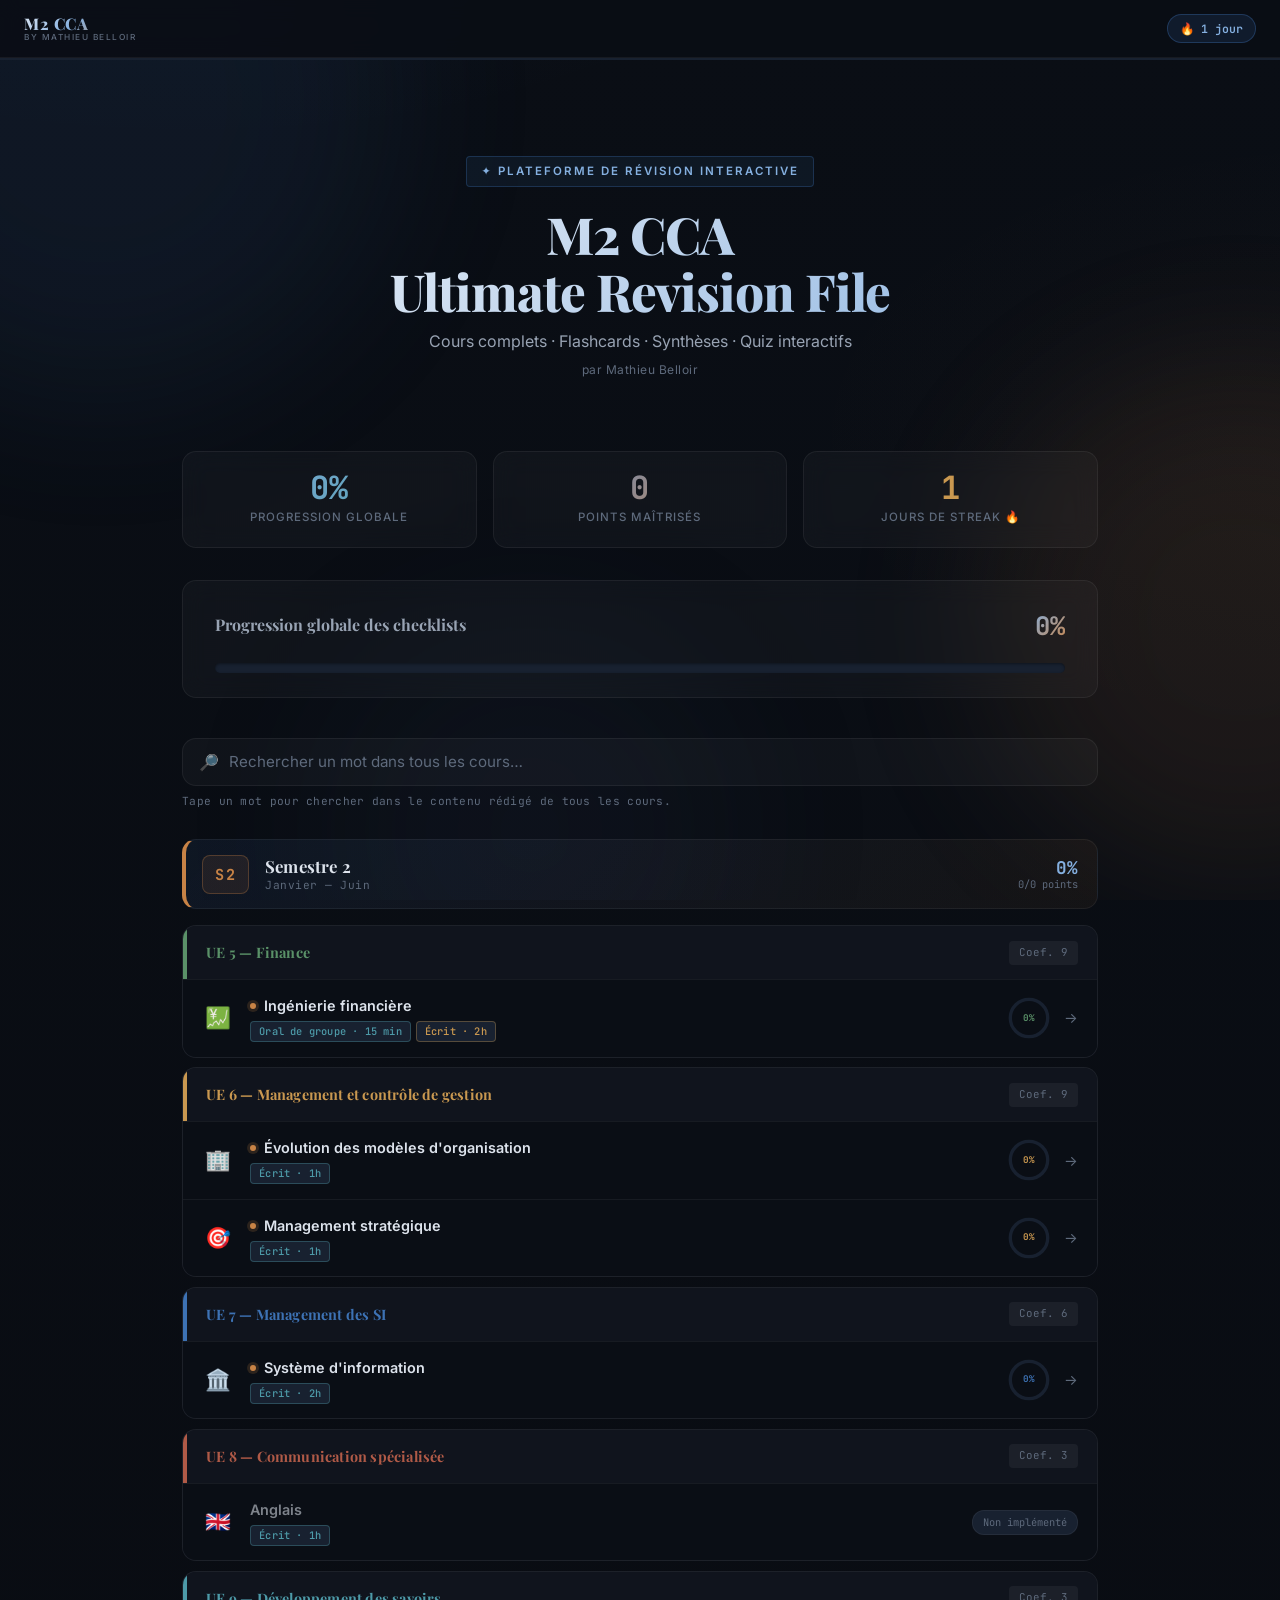
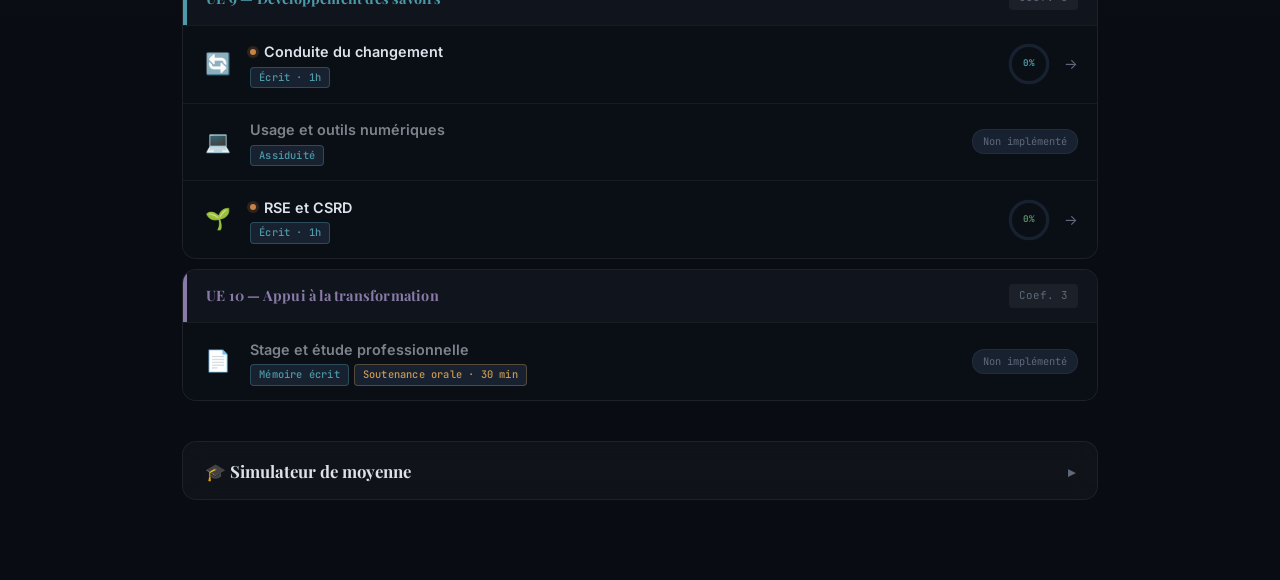
==== index.html @ efa7d794 "Ingénierie financière : onglet Schémas (11 repères visuels) Nouvel onglet « Schémas » présentant 11 " ====
<!DOCTYPE html>
<html lang="fr">
<head>
<meta charset="UTF-8">
<meta name="viewport" content="width=device-width, initial-scale=1.0">
<title>M2 CCA — Plateforme de Révision</title>
<meta name="description" content="Plateforme interactive de révision M2 CCA : cours, flashcards, synthèses et quiz.">
<link rel="icon" href="data:image/svg+xml,<svg xmlns=%22http://www.w3.org/2000/svg%22 viewBox=%220 0 100 100%22><text y=%2280%22 font-size=%2290%22>📚</text></svg>">
<link rel="preconnect" href="https://fonts.googleapis.com">
<link rel="preconnect" href="https://fonts.gstatic.com" crossorigin>
<link rel="preload" as="style" href="https://fonts.googleapis.com/css2?family=Playfair+Display:wght@400;600;700;800&family=Inter:wght@300;400;500;600;700&family=JetBrains+Mono:wght@400;500&display=swap" onload="this.onload=null;this.rel='stylesheet'">
<noscript><link href="https://fonts.googleapis.com/css2?family=Playfair+Display:wght@400;600;700;800&family=Inter:wght@300;400;500;600;700&family=JetBrains+Mono:wght@400;500&display=swap" rel="stylesheet"></noscript>
<link rel="stylesheet" href="shared.css?v=202605212100">
<style>
/* ── Spécifique accueil ── */
.hero { text-align: center; padding: 3.5rem 1rem 2.5rem; }
.hero-eyebrow { display: inline-flex; align-items: center; gap: 6px; padding: 5px 14px; border-radius: 4px; background: rgba(61,114,180,0.1); border: 1px solid rgba(61,114,180,0.3); font-size: 0.72rem; font-weight: 600; color: var(--accent3); letter-spacing: 2px; text-transform: uppercase; margin-bottom: 1.2rem; }
.hero h1 {
  font-family: 'Playfair Display', serif; font-size: clamp(2rem, 5vw, 3.2rem); font-weight: 800; line-height: 1.1; margin-bottom: 0.6rem; letter-spacing: -1px;
  background: linear-gradient(135deg, #f0f3f8 0%, var(--accent3) 50%, var(--copper) 100%);
  background-size: 220% 220%; -webkit-background-clip: text; -webkit-text-fill-color: transparent;
  animation: heroShimmer 12s ease-in-out infinite;
}
@keyframes heroShimmer { 0%,100%{background-position:0% 50%} 50%{background-position:100% 50%} }
.hero p { color: var(--text2); font-size: 1rem; margin-bottom: 0.3rem; }
.hero-author { font-size: 0.75rem; color: var(--text3); letter-spacing: 0.5px; }

.stats-bar { display: grid; grid-template-columns: repeat(3, 1fr); gap: 1rem; margin: 2rem 0; }
.stat-card { background: var(--glass); border: 1px solid var(--glass-b); border-radius: var(--radius); padding: 1.2rem 1.5rem; text-align: center; backdrop-filter: blur(12px); transition: all 0.3s; }
.stat-card:hover { border-color: rgba(61,114,180,0.4); transform: translateY(-3px); box-shadow: 0 12px 32px rgba(61,114,180,0.12); }
.stat-val { font-family: 'JetBrains Mono', monospace; font-size: 2rem; font-weight: 700; line-height: 1; margin-bottom: 0.3rem; }
.stat-lbl { font-size: 0.72rem; color: var(--text3); text-transform: uppercase; letter-spacing: 1px; font-weight: 500; }
.s-green { background: linear-gradient(135deg, var(--accent3), var(--cyan)); -webkit-background-clip: text; -webkit-text-fill-color: transparent; }
.s-purple { background: linear-gradient(135deg, var(--accent2), var(--copper)); -webkit-background-clip: text; -webkit-text-fill-color: transparent; }
.s-orange { color: var(--orange); }

.global-prog { background: var(--glass); border: 1px solid var(--glass-b); border-radius: var(--radius); padding: 1.5rem 2rem; margin-bottom: 2.5rem; backdrop-filter: blur(12px); }
.gp-top { display: flex; justify-content: space-between; align-items: center; margin-bottom: 1rem; }
.gp-top h3 { font-family: 'Playfair Display', serif; font-size: 1rem; color: var(--text2); }
.gp-pct { font-family: 'JetBrains Mono', monospace; font-size: 1.6rem; font-weight: 700; background: linear-gradient(135deg, var(--accent3), var(--copper)); -webkit-background-clip: text; -webkit-text-fill-color: transparent; }
.gp-track { height: 10px; background: var(--bg3); border-radius: 5px; overflow: hidden; box-shadow: inset 0 1px 3px rgba(0,0,0,0.4); }
.gp-fill { height: 100%; background: linear-gradient(90deg, var(--accent), var(--copper)); border-radius: 5px; transition: width 1s cubic-bezier(0.34,1.56,0.64,1); box-shadow: 0 0 10px rgba(200,131,70,0.4); }

/* ── Bloc semestre ── */
.semester-block { margin-bottom: 2.5rem; }
.semester-block:last-child { margin-bottom: 0; }
.semester-header {
  display: flex; align-items: center; gap: 1rem; padding: 0.9rem 1.2rem 0.9rem 1rem;
  margin-bottom: 1rem;
  border-radius: var(--radius);
  background: linear-gradient(135deg, rgba(61,114,180,0.10), rgba(200,131,70,0.06));
  border: 1px solid var(--glass-b);
  border-left: 4px solid var(--copper);
}
.semester-id {
  font-family: 'JetBrains Mono', monospace; font-size: 0.95rem; font-weight: 700; letter-spacing: 1.5px;
  color: var(--copper);
  padding: 6px 12px; border-radius: 8px;
  background: rgba(200,131,70,0.10); border: 1px solid rgba(200,131,70,0.30);
  flex-shrink: 0;
}
.semester-meta { flex: 1; min-width: 0; line-height: 1.2; }
.semester-label { font-family: 'Playfair Display', serif; font-size: 1.05rem; font-weight: 700; color: var(--text); letter-spacing: 0.2px; }
.sem-sub { display: block; font-size: 0.7rem; color: var(--text3); letter-spacing: 0.5px; margin-top: 3px; font-family: 'JetBrains Mono', monospace; }
.semester-pct { display: flex; flex-direction: column; align-items: flex-end; flex-shrink: 0; line-height: 1.1; }
.sem-pct-num { font-family: 'JetBrains Mono', monospace; font-size: 1.1rem; font-weight: 700; color: var(--accent3); }
.sem-pct-lbl { font-size: 0.65rem; color: var(--text3); margin-top: 2px; font-family: 'JetBrains Mono', monospace; }
.semester-body { display: flex; flex-direction: column; gap: 0.6rem; }

.ue-group { margin-bottom: 0; border-radius: var(--radius); overflow: hidden; border: 1px solid var(--border); background: var(--bg2); }
.ue-header { display: flex; align-items: center; justify-content: space-between; padding: 0.9rem 1.2rem; background: var(--bg2); }
.ue-title { font-family: 'Playfair Display', serif; font-size: 0.9rem; font-weight: 700; letter-spacing: 0.2px; }
.ue-coef { font-family: 'JetBrains Mono', monospace; font-size: 0.68rem; padding: 3px 10px; border-radius: 4px; background: rgba(255,255,255,0.05); color: var(--text3); }

.course-row { display: flex; align-items: center; gap: 1rem; padding: 0.9rem 1.2rem; background: var(--bg); border-top: 1px solid var(--border); cursor: pointer; transition: all 0.25s; position: relative; }
.course-row:hover { background: var(--card-hover); }
.course-row.has-content:hover { box-shadow: inset 3px 0 0 var(--copper); }
.course-row.has-content:hover .row-arrow { transform: translateX(4px); color: var(--copper); }
.row-icon { font-size: 1.3rem; width: 32px; text-align: center; flex-shrink: 0; }
.row-info { flex: 1; min-width: 0; }
.row-title { font-size: 0.9rem; font-weight: 600; margin-bottom: 3px; display: flex; align-items: center; gap: 8px; }
.row-dot { width: 6px; height: 6px; border-radius: 50%; background: var(--copper); box-shadow: 0 0 0 3px rgba(200,131,70,0.18); animation: dotPulse 2.4s ease-in-out infinite; flex-shrink: 0; }
@keyframes dotPulse { 0%,100%{box-shadow:0 0 0 3px rgba(200,131,70,0.18)} 50%{box-shadow:0 0 0 6px rgba(200,131,70,0.32)} }
.row-badges { display: flex; gap: 5px; flex-wrap: wrap; }
.row-badge { padding: 1px 8px; border-radius: 4px; font-size: 0.65rem; font-weight: 500; background: var(--bg3); border: 1px solid var(--border); font-family: 'JetBrains Mono', monospace; letter-spacing: 0.2px; }
.row-right { display: flex; align-items: center; gap: 0.8rem; flex-shrink: 0; }
.row-ring { position: relative; width: 44px; height: 44px; border-radius: 50%; display: flex; align-items: center; justify-content: center; flex-shrink: 0; }
.row-ring svg { position: absolute; inset: 0; width: 100%; height: 100%; transform: rotate(-90deg); }
.row-ring-bg { fill: none; stroke: var(--bg3); stroke-width: 3; }
.row-ring-fill { fill: none; stroke-width: 3; stroke-linecap: round; transition: stroke-dashoffset 1s cubic-bezier(0.34,1.56,0.64,1); }
.row-ring-text { font-family: 'JetBrains Mono', monospace; font-size: 0.58rem; font-weight: 700; z-index: 1; }
.row-arrow { color: var(--text3); font-size: 0.9rem; transition: all 0.2s; }
.row-soon { font-family: 'JetBrains Mono', monospace; font-size: 0.65rem; color: var(--text3); padding: 3px 10px; border-radius: 12px; background: var(--bg3); border: 1px solid var(--border); }

.modal-overlay { position: fixed; inset: 0; background: rgba(0,0,0,0.7); z-index: 200; display: flex; align-items: center; justify-content: center; padding: 1rem; backdrop-filter: blur(6px); animation: fadeIn 0.2s; }
.modal-box { background: var(--card); border: 1px solid var(--glass-b); border-radius: 20px; padding: 2rem; max-width: 480px; width: 100%; box-shadow: 0 24px 80px rgba(0,0,0,0.6); animation: modalPop 0.25s ease; }
@keyframes modalPop { from { opacity: 0; transform: scale(0.95) translateY(10px) } to { opacity: 1; transform: scale(1) translateY(0) } }
.modal-title { font-family: 'Playfair Display', serif; font-size: 1.3rem; margin-bottom: 1.5rem; display: flex; align-items: center; gap: 10px; }
.modal-close { margin-left: auto; background: none; border: none; color: var(--text3); cursor: pointer; font-size: 1.1rem; padding: 4px; border-radius: 6px; transition: color 0.2s; }
.modal-close:hover { color: var(--text); }
.exam-cards { display: grid; grid-template-columns: 1fr 1fr; gap: 0.8rem; }
.exam-card { background: var(--bg3); border-radius: 12px; padding: 1rem; border: 1px solid var(--border); }
.exam-session { font-size: 0.65rem; font-weight: 600; text-transform: uppercase; letter-spacing: 1.5px; margin-bottom: 6px; }
.exam-type { font-size: 1rem; font-weight: 700; margin-bottom: 4px; }
.exam-meta { font-size: 0.78rem; color: var(--text2); }
.exam-note { font-size: 0.75rem; color: var(--text3); font-style: italic; margin-top: 4px; }
.modal-footer { text-align: center; padding-top: 1rem; margin-top: 1rem; border-top: 1px solid var(--border); color: var(--text3); font-size: 0.82rem; }

@media (max-width: 640px) { .stats-bar { grid-template-columns: 1fr } .hero h1 { font-size: 1.8rem } .exam-cards { grid-template-columns: 1fr } }

/* ── Tableau de bord révision ── */
.rev-board { background: var(--glass); border: 1px solid var(--glass-b); border-left: 4px solid var(--copper); border-radius: var(--radius); padding: 1.1rem 1.4rem; margin-bottom: 2.5rem; backdrop-filter: blur(12px); }
.rev-top { display: flex; align-items: center; gap: 10px; margin-bottom: 0.85rem; }
.rev-icon { font-size: 1.15rem; }
.rev-title { font-family: 'Playfair Display', serif; font-size: 1.05rem; font-weight: 700; color: var(--text); }
.rev-courses { display: flex; flex-wrap: wrap; gap: 0.5rem; }
.rev-course { display: inline-flex; align-items: center; gap: 8px; padding: 6px 12px; border-radius: 10px; background: var(--bg3); border: 1px solid var(--border); text-decoration: none; color: var(--text2); font-size: 0.82rem; transition: all 0.2s; }
.rev-course:hover { border-color: var(--copper); color: var(--text); transform: translateY(-1px); }
.rev-count { font-family: 'JetBrains Mono', monospace; font-weight: 700; color: var(--copper); background: rgba(200,131,70,0.14); padding: 1px 8px; border-radius: 10px; font-size: 0.78rem; }
.rev-empty { color: var(--green); font-size: 0.88rem; }
.row-rev { font-family: 'JetBrains Mono', monospace; font-size: 0.68rem; font-weight: 700; color: var(--copper); background: rgba(200,131,70,0.12); border: 1px solid rgba(200,131,70,0.3); padding: 3px 9px; border-radius: 12px; white-space: nowrap; }

/* ── Simulateur de moyenne ── */
.simu { margin-top: 2.5rem; background: var(--glass); border: 1px solid var(--glass-b); border-radius: var(--radius); backdrop-filter: blur(12px); overflow: hidden; }
.simu-head { width: 100%; display: flex; align-items: center; justify-content: space-between; padding: 1.1rem 1.4rem; background: none; border: none; cursor: pointer; color: var(--text); font-family: 'Playfair Display', serif; font-size: 1.05rem; font-weight: 700; }
.simu-head:hover { background: var(--card-hover); }
.simu-chevron { color: var(--text3); font-size: 0.85rem; }
.simu-body { padding: 0 1.4rem 1.4rem; }
.simu-intro { color: var(--text3); font-size: 0.8rem; margin-bottom: 0.6rem; }
.simu-row { display: flex; align-items: center; justify-content: space-between; gap: 1rem; padding: 0.65rem 0; border-top: 1px solid var(--border); }
.simu-ue { display: flex; flex-direction: column; min-width: 0; }
.simu-ue-name { font-size: 0.86rem; color: var(--text); font-weight: 500; }
.simu-ue-coef { font-size: 0.68rem; color: var(--text3); font-family: 'JetBrains Mono', monospace; }
.simu-input { width: 96px; padding: 7px 10px; border-radius: 8px; border: 1px solid var(--border); background: var(--bg3); color: var(--text); font-family: 'JetBrains Mono', monospace; font-size: 0.9rem; text-align: center; flex-shrink: 0; }
.simu-input:focus { outline: none; border-color: var(--accent); }
.simu-result { margin-top: 1rem; padding: 0.9rem 1.1rem; border-radius: 10px; background: var(--bg3); border: 1px solid var(--border); font-size: 0.98rem; text-align: center; color: var(--text2); }
.simu-empty { color: var(--text3); font-size: 0.85rem; }
.simu-reset { margin-top: 0.9rem; padding: 6px 14px; border-radius: 8px; border: 1px solid var(--border); background: none; color: var(--text3); cursor: pointer; font-size: 0.78rem; }
.simu-reset:hover { color: var(--text); border-color: var(--accent); }
</style>
</head>
<body>

<div class="blobs">
  <div class="blob blob-1"></div>
  <div class="blob blob-2"></div>
  <div class="blob blob-3"></div>
</div>

<nav class="nav">
  <div class="nav-brand">
    <div class="nav-logo">M2 CCA</div>
    <div class="nav-sub">By Mathieu Belloir</div>
  </div>
  <div class="nav-right">
    <div class="nav-badge" id="streakBadge">🔥 — jours</div>
  </div>
</nav>
<div class="progress-line"><div class="progress-line-fill" id="progressFill"></div></div>

<div class="main">
  <div class="hero fade-up">
    <div class="hero-eyebrow">✦ Plateforme de révision interactive</div>
    <h1>M2 CCA<br>Ultimate Revision File</h1>
    <p>Cours complets · Flashcards · Synthèses · Quiz interactifs</p>
    <div class="hero-author">par Mathieu Belloir</div>
  </div>

  <div class="stats-bar">
    <div class="stat-card">
      <div class="stat-val s-green" id="statPct">0%</div>
      <div class="stat-lbl">Progression globale</div>
    </div>
    <div class="stat-card">
      <div class="stat-val s-purple" id="statCards">0</div>
      <div class="stat-lbl">Points maîtrisés</div>
    </div>
    <div class="stat-card">
      <div class="stat-val s-orange" id="statStreak">0</div>
      <div class="stat-lbl">Jours de streak 🔥</div>
    </div>
  </div>

  <div class="global-prog">
    <div class="gp-top">
      <h3>Progression globale des checklists</h3>
      <div class="gp-pct" id="gpPct">0%</div>
    </div>
    <div class="gp-track"><div class="gp-fill" id="gpFill" style="width:0%"></div></div>
  </div>

  <div class="rev-board" id="revBoard" style="display:none"></div>

  <div class="global-search">
    <div class="gs-input-wrap">
      <span class="gs-icon">🔎</span>
      <input id="gsInput" class="gs-input" type="search" placeholder="Rechercher un mot dans tous les cours…" autocomplete="off">
      <button id="gsClear" class="gs-clear" style="display:none" aria-label="Effacer">✕</button>
    </div>
    <div class="gs-hint" id="gsHint">Tape un mot pour chercher dans le contenu rédigé de tous les cours.</div>
    <div id="gsResults" class="gs-results" style="display:none"></div>
  </div>

  <div id="coursesRoot" class="fade-up-stagger"></div>

  <section class="simu" id="simuSection"></section>
</div>

<script src="engine.js?v=202605212100"></script>
<script>
/* ═══════ FALLBACK INLINE (si file://) ═══════ */
const FALLBACK_COURSES = {
  "semesters": [
    { "id": "S2", "label": "Semestre 2", "sub": "Janvier — Juin" }
  ],
  "ueGroups": [
    { "semester": "S2", "ue": "UE 5 — Finance", "coef": 9, "color": "#5a9168", "courses": ["inge_fi"] },
    { "semester": "S2", "ue": "UE 6 — Management et contrôle de gestion", "coef": 9, "color": "#c99850", "courses": ["evo_orga","strat"] },
    { "semester": "S2", "ue": "UE 7 — Management des SI", "coef": 6, "color": "#3d72b4", "courses": ["gouv"] },
    { "semester": "S2", "ue": "UE 8 — Communication spécialisée", "coef": 3, "color": "#b05a47", "courses": ["anglais"] },
    { "semester": "S2", "ue": "UE 9 — Développement des savoirs", "coef": 3, "color": "#4d9aa8", "courses": ["conduite_chgt","usage_num","rse_csrd"] },
    { "semester": "S2", "ue": "UE 10 — Appui à la transformation", "coef": 3, "color": "#8a7aa8", "courses": ["stage"] }
  ],
  "courses": {
    "strat": { "title":"Management stratégique","sub":"BM · Plateformes · Benavent · Cusumano","icon":"🎯","color":"#c99850","hasContent":true,"url":"strat.html","exam":{"modalities":[{"tp":"Écrit","d":"1h"}]},"checklistItems":[{"id":"s1","label":"Business Model"},{"id":"s2","label":"9 blocs BMC"},{"id":"s3","label":"4 critères"},{"id":"s4","label":"Scalabilité"},{"id":"s5","label":"Plateformes"},{"id":"s6","label":"6 mécanismes"},{"id":"s7","label":"4 erreurs"},{"id":"s8","label":"Bifaces"}] },
    "gouv": { "title":"Système d'information","sub":"Gouvernance · COBIT · ITIL · CMMI","icon":"🏛️","color":"#3d72b4","hasContent":true,"url":"gouv.html","exam":{"modalities":[{"tp":"Écrit","d":"2h"}]},"checklistItems":[{"id":"g1","label":"Définition SI & évolution"},{"id":"g2","label":"5 fondements ISACA"},{"id":"g3","label":"Henderson-Venkatraman"},{"id":"g4","label":"BSC & création de valeur"},{"id":"g5","label":"ISO 27000 & risques"},{"id":"g6","label":"Gouvernance SI vs entreprise"},{"id":"g7","label":"DSI — 3 pôles"},{"id":"g8","label":"Infogérance — types"},{"id":"g9","label":"TMA — 3 domaines"},{"id":"g10","label":"SLA & OLA"},{"id":"g11","label":"COBIT — 4 domaines & 7 critères"},{"id":"g12","label":"ITIL — processus"},{"id":"g13","label":"CMMI — 5 niveaux"},{"id":"g14","label":"COSO & Risk IT"},{"id":"g15","label":"Audit des SI"},{"id":"g16","label":"SOX, NRE, LSF, NEP"},{"id":"g17","label":"BYOD & SI fantômes"},{"id":"g18","label":"RGPD — DPO & obligations"},{"id":"g19","label":"Facturation électronique"},{"id":"g20","label":"IA & gouvernance"},{"id":"g21","label":"Dématérialisation"},{"id":"g22","label":"PSSI — ISO 27002"},{"id":"g23","label":"PCA & PRA"},{"id":"g24","label":"Val IT & Risk IT"},{"id":"g25","label":"Réversibilité & offshore"}] },
    "inge_fi": { "title":"Ingénierie financière","sub":"Marchés · Évaluation · Dérivés","icon":"💹","color":"#5a9168","hasContent":true,"url":"inge_fi.html","exam":{"modalities":[{"tp":"Oral de groupe","d":"15 min","n":"CC — groupe de 4 étudiants"},{"tp":"Écrit","d":"2h"}]},"checklistItems":[{"id":"if1","label":"CMPC — formule & composantes"},{"id":"if2","label":"Coût de la dette (Rd)"},{"id":"if3","label":"Gordon-Shapiro"},{"id":"if4","label":"MEDAF & prime de risque"},{"id":"if5","label":"Bêta Hamada"},{"id":"if6","label":"Prime d'illiquidité"},{"id":"if7","label":"Marchés OTC vs organisé"},{"id":"if8","label":"IPO & Euronext"},{"id":"if9","label":"Ordres de Bourse"},{"id":"if10","label":"Obligations & taux actuariel"},{"id":"if11","label":"Duration & sensibilité"},{"id":"if12","label":"Coupon couru"},{"id":"if13","label":"FRA & Forward Forward"},{"id":"if14","label":"CAP, FLOOR, COLLAR"},{"id":"if15","label":"Options — call & put"},{"id":"if16","label":"LCH ClearNet"},{"id":"if17","label":"Critères ESG"},{"id":"if18","label":"Politique de dividende"},{"id":"if19","label":"DCF & comparables"},{"id":"if20","label":"Fusions-acquisitions"}] },
    "evo_orga": { "title":"Évolution des modèles d'organisation","sub":"Théories · Mintzberg · Modèles contemporains","icon":"🏢","color":"#c99850","hasContent":true,"url":"evo_orga.html","exam":{"modalities":[{"tp":"Écrit","d":"1h"}]},"checklistItems":[{"id":"eo1","label":"École classique"},{"id":"eo2","label":"OST Taylor"},{"id":"eo3","label":"Fayol POCCC"},{"id":"eo4","label":"Weber bureaucratie"},{"id":"eo5","label":"Mayo Hawthorne"},{"id":"eo6","label":"Maslow Herzberg"},{"id":"eo7","label":"McGregor X/Y"},{"id":"eo8","label":"Burns & Stalker"},{"id":"eo9","label":"Lawrence & Lorsch"},{"id":"eo10","label":"Mintzberg 6 parties"},{"id":"eo11","label":"Mintzberg 6 mécanismes"},{"id":"eo12","label":"Mintzberg 7 configurations"},{"id":"eo13","label":"Coase Williamson"},{"id":"eo14","label":"Théorie de l'agence"},{"id":"eo15","label":"RBV Barney"},{"id":"eo16","label":"Freeman parties prenantes"},{"id":"eo17","label":"Isomorphisme"},{"id":"eo18","label":"Lean TPS"},{"id":"eo19","label":"Holacratie & libérée"},{"id":"eo20","label":"Laloux Opale"}] },
    "anglais": { "title":"Anglais","sub":"Compréhension · Expression","icon":"🇬🇧","color":"#b05a47","hasContent":false,"url":null,"exam":{"modalities":[{"tp":"Écrit","d":"1h"}]},"checklistItems":[] },
    "conduite_chgt": { "title":"Conduite du changement","sub":"Modèles · Résistance · Sociodynamique","icon":"🔄","color":"#4d9aa8","hasContent":true,"url":"conduite_chgt.html","exam":{"modalities":[{"tp":"Écrit","d":"1h"}]},"checklistItems":[{"id":"cc1","label":"Définitions & Watzlawick"},{"id":"cc2","label":"Lewin 3 phases"},{"id":"cc3","label":"Kotter 8 étapes"},{"id":"cc4","label":"ADKAR Prosci"},{"id":"cc5","label":"Kübler-Ross"},{"id":"cc6","label":"Beckhard D×V×F>R"},{"id":"cc7","label":"Bridges transitions"},{"id":"cc8","label":"Résistance"},{"id":"cc9","label":"Sociodynamique Fauvet"},{"id":"cc10","label":"Stratégie des alliés"},{"id":"cc11","label":"5 messages clés"},{"id":"cc12","label":"Argyris double boucle"},{"id":"cc13","label":"Senge 5 disciplines"},{"id":"cc14","label":"Motivation Maslow/Herzberg/McGregor"},{"id":"cc15","label":"Engagement empowerment"},{"id":"cc16","label":"Burn/Bore/Brown-out"},{"id":"cc17","label":"Compétences change manager"},{"id":"cc18","label":"Outils diagnostic"},{"id":"cc19","label":"Transformation digitale"},{"id":"cc20","label":"KPI du changement"}] },
    "usage_num": { "title":"Usage et outils numériques","sub":"Pratiques digitales","icon":"💻","color":"#8a7aa8","hasContent":false,"url":null,"exam":{"modalities":[{"tp":"Assiduité","n":"Présence obligatoire"}]},"checklistItems":[] },
    "rse_csrd": { "title":"RSE et CSRD","sub":"Responsabilité sociale · Reporting","icon":"🌱","color":"#5a9168","hasContent":true,"url":"rse.html","exam":{"modalities":[{"tp":"Écrit","d":"1h"}]},"checklistItems":[{"id":"r1","label":"Définition RSE"},{"id":"r2","label":"Origines & évolution"},{"id":"r3","label":"Théorie du Donut"},{"id":"r4","label":"Green Deal Européen"},{"id":"r5","label":"CSRD — champ & calendrier"},{"id":"r6","label":"ESRS — 12 normes"},{"id":"r7","label":"E1 — Changement climatique"},{"id":"r8","label":"Double Matérialité"},{"id":"r9","label":"Rapport de durabilité"},{"id":"r10","label":"Parties prenantes"},{"id":"r11","label":"Démarche RSE 5 étapes"},{"id":"r12","label":"Société à Mission — PACTE"},{"id":"r13","label":"Label RSE AFNOR & VSME"},{"id":"r14","label":"Performance RSE vs financière"},{"id":"r15","label":"Impact sur la profession"},{"id":"r16","label":"Directive Omnibus"},{"id":"r17","label":"Greenwashing"},{"id":"r18","label":"Taxonomie européenne"},{"id":"r19","label":"Indicateurs ESG"},{"id":"r20","label":"Chaîne de valeur CSRD"}] },
    "stage": { "title":"Stage et étude professionnelle","sub":"Mémoire · Oral","icon":"📄","color":"#8a7aa8","hasContent":false,"url":null,"exam":{"modalities":[{"tp":"Mémoire écrit","n":"Document à rendre"},{"tp":"Soutenance orale","d":"30 min","n":"Oral individuel"}]},"checklistItems":[] }
  }
};

let COURSES = {}, UE_GROUPS = [], SEMESTERS = [];

/* ═══════ PROGRESS RING SVG ═══════ */
function ringHTML(pct, color) {
  const r = 17, circ = 2 * Math.PI * r;
  const offset = circ - (pct / 100) * circ;
  const id = 'rg' + Math.random().toString(36).slice(2, 8);
  return `<div class="row-ring" aria-label="Progression ${pct}%">
    <svg viewBox="0 0 40 40">
      <defs>
        <linearGradient id="${id}" x1="0%" y1="0%" x2="100%" y2="100%">
          <stop offset="0%" stop-color="${color}"/>
          <stop offset="100%" stop-color="#c88346"/>
        </linearGradient>
      </defs>
      <circle class="row-ring-bg" cx="20" cy="20" r="${r}"/>
      <circle class="row-ring-fill" cx="20" cy="20" r="${r}"
        stroke="url(#${id})" stroke-dasharray="${circ}" stroke-dashoffset="${offset}"/>
    </svg>
    <span class="row-ring-text" style="color:${color}">${pct}%</span>
  </div>`;
}

/* ═══════ RENDER ═══════ */
function render() {
  let totalItems = 0, doneItems = 0;
  const PROG = loadCourseProgress();
  Object.keys(COURSES).forEach(k => {
    const cp = PROG[k];
    if (cp && cp.total) { totalItems += cp.total; doneItems += cp.done; }
  });
  const gp = totalItems ? Math.round(doneItems / totalItems * 100) : 0;
  const streak = getStreak();

  setTimeout(() => animCount(document.getElementById('statPct'), gp, '%'), 300);
  setTimeout(() => animCount(document.getElementById('statCards'), doneItems, ''), 500);
  setTimeout(() => animCount(document.getElementById('statStreak'), streak, ''), 700);

  document.getElementById('streakBadge').textContent = `🔥 ${streak} jour${streak > 1 ? 's' : ''}`;
  document.getElementById('gpPct').textContent = gp + '%';
  setTimeout(() => { document.getElementById('gpFill').style.width = gp + '%'; }, 200);
  setTimeout(() => { document.getElementById('progressFill').style.width = gp + '%'; }, 200);

  const root = document.getElementById('coursesRoot');

  // Construire l'HTML d'une UE
  const renderUE = (ue) => {
    const rows = ue.courses.map(k => {
      const c = COURSES[k];
      if (!c) return '';
      const cp = PROG[k];
      const p = cp && cp.total ? Math.round(cp.done / cp.total * 100) : 0;
      const mods = c.exam?.modalities || [];
      const badgeColors = [
        { color: 'var(--cyan)', border: 'rgba(77,154,168,0.35)' },
        { color: 'var(--orange)', border: 'rgba(201,152,80,0.35)' }
      ];
      const badges = mods.map((m, i) => {
        const col = badgeColors[i % 2];
        const dur = m.d ? ' · ' + m.d : '';
        return `<span class="row-badge" style="border-color:${col.border};color:${col.color}">${m.tp}${dur}</span>`;
      }).join('');
      const onclick = c.hasContent && c.url
        ? `onclick="window.location.href='${c.url}'"` : `onclick="showModal('${k}')"`;
      const dot = c.hasContent ? `<span class="row-dot" title="Contenu disponible"></span>` : '';
      const due = c.hasContent ? srsDueCount(k) : 0;
      const revBadge = due > 0 ? `<span class="row-rev" title="${due} flashcard(s) à revoir">🔁 ${due}</span>` : '';
      return `<div class="course-row ${c.hasContent ? 'has-content' : ''}" ${onclick}>
        <div class="row-icon">${c.icon}</div>
        <div class="row-info">
          <div class="row-title" style="${c.hasContent ? '' : 'opacity:0.55'}">${dot}${c.title}</div>
          <div class="row-badges">${badges}</div>
        </div>
        <div class="row-right">
          ${c.hasContent
            ? revBadge + ringHTML(p, c.color) + `<span class="row-arrow">→</span>`
            : `<span class="row-soon">Non implémenté</span>`}
        </div>
      </div>`;
    }).join('');

    return `<div class="ue-group">
      <div class="ue-header" style="border-left:4px solid ${ue.color}">
        <div class="ue-title" style="color:${ue.color}">${ue.ue}</div>
        <div class="ue-coef">Coef. ${ue.coef}</div>
      </div>
      ${rows}
    </div>`;
  };

  // Grouper les UEs par semestre, dans l'ordre déclaré
  const semList = (SEMESTERS && SEMESTERS.length) ? SEMESTERS : [{ id: 'S2', label: 'Semestre 2' }];
  root.innerHTML = semList.map(sem => {
    const ues = UE_GROUPS.filter(ue => (ue.semester || 'S2') === sem.id);
    if (!ues.length) return '';
    // Total checklist items du semestre pour mini-stat
    let semTotal = 0, semDone = 0;
    ues.forEach(ue => ue.courses.forEach(k => {
      const cp = PROG[k];
      if (cp && cp.total) { semTotal += cp.total; semDone += cp.done; }
    }));
    const semPct = semTotal ? Math.round(semDone / semTotal * 100) : 0;
    const subHTML = sem.sub ? `<span class="sem-sub">${sem.sub}</span>` : '';
    return `
      <section class="semester-block">
        <header class="semester-header">
          <div class="semester-id">${sem.id}</div>
          <div class="semester-meta">
            <div class="semester-label">${sem.label}</div>
            ${subHTML}
          </div>
          <div class="semester-pct">
            <span class="sem-pct-num">${semPct}%</span>
            <span class="sem-pct-lbl">${semDone}/${semTotal} points</span>
          </div>
        </header>
        <div class="semester-body">
          ${ues.map(renderUE).join('')}
        </div>
      </section>`;
  }).join('');

  renderRevBoard();
  renderSimu();
}

/* ═══════ TABLEAU DE BORD RÉVISION ═══════ */
function srsCourseKey(k) { return 'm2cca_quiz_' + (k === 'rse_csrd' ? 'rse' : k); }
function srsDueCount(k) {
  const srs = loadSRS(srsCourseKey(k));
  const now = Date.now();
  return Object.values(srs).filter(s => s && s.due <= now).length;
}
function renderRevBoard() {
  const el = document.getElementById('revBoard');
  if (!el) return;
  const items = [];
  let total = 0, anyData = false;
  Object.entries(COURSES).forEach(([k, c]) => {
    if (!c.hasContent || !c.url) return;
    const srs = loadSRS(srsCourseKey(k));
    if (Object.keys(srs).length) anyData = true;
    const due = Object.values(srs).filter(s => s && s.due <= Date.now()).length;
    if (due > 0) { items.push({ k: k, c: c, due: due }); total += due; }
  });
  if (!anyData) { el.style.display = 'none'; return; }
  el.style.display = 'block';
  if (total === 0) {
    el.innerHTML = '<div class="rev-empty">✓ Révisions à jour — aucune flashcard à revoir aujourd\'hui.</div>';
    return;
  }
  el.innerHTML =
    '<div class="rev-top"><span class="rev-icon">🔁</span>'
    + '<span class="rev-title">' + total + ' flashcard' + (total > 1 ? 's' : '')
    + ' à revoir aujourd\'hui</span></div>'
    + '<div class="rev-courses">'
    + items.map(function (it) {
        return '<a class="rev-course" href="' + it.c.url + '#tab=flash">'
          + '<span>' + it.c.icon + ' ' + it.c.title + '</span>'
          + '<span class="rev-count">' + it.due + '</span></a>';
      }).join('')
    + '</div>';
}

/* ═══════ SIMULATEUR DE MOYENNE ═══════ */
const SIMU_KEY = 'm2cca_simu';
let simuOpen = false;
function loadSimu() { try { return JSON.parse(localStorage.getItem(SIMU_KEY)) || {}; } catch (e) { return {}; } }
function saveSimu(s) { try { localStorage.setItem(SIMU_KEY, JSON.stringify(s)); } catch (e) { /* ignoré */ } }
function toggleSimu() { simuOpen = !simuOpen; renderSimu(); }
function resetSimu() { saveSimu({}); renderSimu(); }
function computeSimuHTML(simu) {
  let sumW = 0, sumC = 0, n = 0;
  UE_GROUPS.forEach(function (ue, i) {
    if (simu[i] != null) { sumW += simu[i] * ue.coef; sumC += ue.coef; n++; }
  });
  if (n === 0) return '<span class="simu-empty">Saisis tes notes pour voir ta moyenne projetée.</span>';
  const avg = sumW / sumC;
  const col = avg >= 10 ? 'var(--green)' : 'var(--red)';
  const verdict = n === UE_GROUPS.length
    ? (avg >= 10 ? ' · 🎓 Admis' : ' · Ajourné')
    : ' · sur ' + n + '/' + UE_GROUPS.length + ' UE renseignées';
  return 'Moyenne pondérée : <strong style="color:' + col + '">'
    + avg.toFixed(2).replace('.', ',') + ' / 20</strong>' + verdict;
}
function onSimuInput(i, val) {
  const simu = loadSimu();
  const n = parseFloat(String(val).replace(',', '.'));
  if (val === '' || isNaN(n)) delete simu[i];
  else simu[i] = Math.max(0, Math.min(20, n));
  saveSimu(simu);
  const r = document.getElementById('simuResult');
  if (r) r.innerHTML = computeSimuHTML(simu);
}
function renderSimu() {
  const el = document.getElementById('simuSection');
  if (!el) return;
  const simu = loadSimu();
  const rows = UE_GROUPS.map(function (ue, i) {
    const v = simu[i] != null ? simu[i] : '';
    return '<div class="simu-row"><div class="simu-ue">'
      + '<span class="simu-ue-name">' + ue.ue + '</span>'
      + '<span class="simu-ue-coef">Coefficient ' + ue.coef + '</span></div>'
      + '<input class="simu-input" type="number" min="0" max="20" step="0.25" value="' + v + '"'
      + ' placeholder="– / 20" oninput="onSimuInput(' + i + ', this.value)"'
      + ' aria-label="Note sur 20 pour ' + ue.ue + '"></div>';
  }).join('');
  el.innerHTML =
    '<button class="simu-head" onclick="toggleSimu()" aria-expanded="' + simuOpen + '">'
    + '<span>🎓 Simulateur de moyenne</span>'
    + '<span class="simu-chevron">' + (simuOpen ? '▾' : '▸') + '</span></button>'
    + (simuOpen
      ? '<div class="simu-body"><p class="simu-intro">Saisis une note sur 20 par UE — '
        + 'la moyenne est pondérée par les coefficients.</p>'
        + rows
        + '<div class="simu-result" id="simuResult">' + computeSimuHTML(simu) + '</div>'
        + '<button class="simu-reset" onclick="resetSimu()">Effacer les notes</button></div>'
      : '');
}

/* ═══════ MODAL ═══════ */
function showModal(key) {
  const c = COURSES[key];
  const mods = c.exam?.modalities || [];
  const colors = [
    { color: 'var(--cyan)', border: 'rgba(77,154,168,0.35)' },
    { color: 'var(--orange)', border: 'rgba(201,152,80,0.35)' }
  ];
  const cardsHTML = mods.map((m, i) => {
    const col = colors[i % 2];
    const dur = m.d ? `Durée : ${m.d}` : '';
    const meta = [dur].filter(Boolean).join(' · ');
    const label = mods.length === 1 ? 'Épreuve du semestre' : `Épreuve ${i + 1}`;
    return `
      <div class="exam-card" style="border-top:3px solid ${col.color}">
        <div class="exam-session" style="color:${col.color}">${label}</div>
        <div class="exam-type">${m.tp}</div>
        ${meta ? `<div class="exam-meta">${meta}</div>` : ''}
        ${m.n ? `<div class="exam-note">${m.n}</div>` : ''}
      </div>`;
  }).join('');
  const gridCols = mods.length === 1 ? '1fr' : '1fr 1fr';
  document.body.insertAdjacentHTML('beforeend', `
    <div class="modal-overlay" onclick="this.remove()">
      <div class="modal-box" onclick="event.stopPropagation()">
        <div class="modal-title">
          <span>${c.icon}</span> ${c.title}
          <button class="modal-close" onclick="this.closest('.modal-overlay').remove()" aria-label="Fermer">✕</button>
        </div>
        <div class="exam-cards" style="grid-template-columns:${gridCols}">
          ${cardsHTML}
        </div>
        <div class="modal-footer">Contenu de révision à venir 🚧</div>
      </div>
    </div>`);
}

/* ═══════ BOOT ═══════ */
(async function() {
  const data = await loadJSON('data/courses.json', FALLBACK_COURSES);
  COURSES = data.courses;
  UE_GROUPS = data.ueGroups;
  SEMESTERS = data.semesters || [{ id: 'S2', label: 'Semestre 2' }];
  render();
  initGlobalSearch();
})();

/* ═══════ RECHERCHE GLOBALE — texte des chapitres de Cours ═══════ */
let GS_INDEX = null;          // [{courseId, courseTitle, courseIcon, chapIdx, chapTitle, theme, themeLabel, text}]
let GS_LOADING = false;
let GS_DEBOUNCE = null;

/* SEARCH_INDEX_START */
const GS_BUILTIN_INDEX = [{"cId":"strat","cT":"Management stratégique","cI":"🎯","cU":"strat.html","i":1,"t":"Introduction — La stratégie en 5 questions","th":"business_models","thL":"🧱 Business Models","x":"Introduction — La stratégie en 5 questions Introduction — La stratégie en 5 questions Question 1 : Qu'est-ce que la stratégie ? Définition — Alfred Chandler (1962) « La stratégie est la détermination des objectifs à long terme d'une entreprise et l'adoption des actions et allocations de ressources nécessaires pour atteindre ces objectifs. » Définition opérationnelle — Strategor (2020) Pour une équipe dirigeante, faire de la stratégie consiste à choisir les activités à réaliser à moyen/long terme et à allouer les ressources de manière à atteindre un niveau de performance satisfaisant, avec l'objectif de créer de la valeur pour les parties prenantes . Question 2 : Que signifie « faire de la stratégie » ? 1. Anticiper — Détecter les signaux faibles et les tendances lourdes esquissant les futurs possibles. La capacité d'anticipation est nécessaire pour s'engager dans des choix d'allocation de ressources. 2. Diagnostiquer — Le diagnostic stratégique traite l'environnement (« que va-t-il se passer ? ») et l'organisation (« de quoi serai-je capable ? »). 3. Choisir et allouer — Décider des activités à développer et des ressources à leur consacrer sur la base du diagnostic. Question 3 : Qu'est-ce que la valeur ? (4 formes) Type de valeur Définition Valeur économique Richesse créée par les activités de l'entreprise pendant une période donnée Valeur perçue Perception du client vis-à-vis des éléments d'une prestation (fonctionnalités, marque, services associés) Valeur actionnariale Richesse créée par l'entreprise spécifiquement pour ses actionnaires Valeur parties prenantes Caractéristiques rendant l'entreprise appréciable et digne de confiance pour l'ensemble de ses parties prenantes (stakeholders) Question 4 : Comment choisir les activités à développer ? Logique Direction Démarche Stratégie adaptative Outside → Inside 1. Analyser les évolutions de l'environnement pour détecter un marché attractif 2. Déterminer le positionnement concurrentiel pertinent 3. Déterminer et allouer les ressources nécessaires Stratégie intentionnelle Inside → Outside 1. Identifier les ressources et compétences clés de l'entreprise 2. Identifier les marchés où ces ressources peuvent être valorisées 3. Analyser les spécificités du marché pour y entrer de façon cohérente Analyse externe (DEHORS) : Opportunités & Menaces → Facteurs Clés de Succès (ce qu'il faut faire) Analyse interne (DEDANS) : Forces & Faiblesses → Capacités stratégiques (ce que l'on sait faire) Question 5 : Qu'est-ce que l'avantage concurrentiel ? Définition (Porter) Un avantage distinctif d'une entreprise par rapport à la concurrence, fondé sur des ressources et/ou compétences qui constituent dans le secteur un facteur de succès décisif . Il est toujours relatif, contextuel et non éternel. Porter : « La stratégie, c'est définir, construire et défendre un avantage concurrentiel dans un environnement compétitif. » Pourquoi l'avantage concurrentiel n'est jamais éternel : Peu d'entreprises s'imposent durablement par la seule efficacité opérationnelle Les entreprises ont tendance à s'imiter mutuellement Les bonnes pratiques se diffusent rapidement dans les secteurs L'innovation érode tout avantage concurrentiel"},{"cId":"strat","cT":"Management stratégique","cI":"🎯","cU":"strat.html","i":2,"t":"Introduction — Fondements et niveaux de stratégie","th":"business_models","thL":"🧱 Business Models","x":"Introduction — Fondements et niveaux de stratégie Introduction — Fondements et niveaux de stratégie Les 4 stratégies concurrentielles de Porter Une entreprise peut jouer sur deux dimensions : la valeur créée pour le client et les coûts engagés . L'entreprise surperforme si son écart (valeur – coûts) est supérieur à celui de ses concurrents. Stratégie Coûts Valeur créée Position 1. Différenciation forte Élevés (+) Très élevée (++) ✅ Tenable 2. Domination par les coûts Très faibles (--) Comparable (=) ✅ Tenable 3. Faible différenciation Légèrement inférieurs (-) Légèrement inférieure (-) ❌ Non tenable 4. Changements radicaux Comparables (=) Très supérieure (+++) ✅ Tenable Ressources et Compétences Ressources = « Ce que l'on a » • Actifs tangibles : individus, usines, bâtiments, capitaux financiers, machines, terrains • Actifs intangibles : marque, brevet, réputation Compétences = « Ce que l'on sait faire » Expertise, expérience, savoir-faire qui transforment les actifs en prestations créatrices de valeur Les 3 piliers fondamentaux — Mnémotechnique VIP V — Créer de la Valeur (pour le client, les actionnaires, les parties prenantes) I — Se protéger de l' Imitation via l'avantage concurrentiel P — Choisir le Périmètre des activités (Quoi faire ? Comment ?) Les deux niveaux de stratégie Niveau Décideur Contenu Stratégie corporate (niveau siège) Direction générale, Conseil d'administration • Relations avec les parties prenantes • Gestion du portefeuille d'activités (DAS) • Allocation des ressources entre DAS • Modalités de croissance/décroissance Stratégie business (niveau DAS) Directions opérationnelles • Créer ou cultiver un avantage concurrentiel sur chaque activité • 3 questions : Où concourir ? Comment concourir ? Comment exécuter ? Les acteurs du processus stratégique Acteur Rôle Remarques Membres du CA Contribuent à la réflexion stratégique Souvent contraints par des responsabilités opérationnelles qui biaisent le jugement Administrateurs non-exécutifs Rôle consultatif : contrôle et discussion des orientations Fondamental qu'ils soient expérimentés et respectés Direction de la stratégie Soutient sans décider : collecte, analyse, outils, projets spéciaux N'existe que dans les grandes entreprises Managers intermédiaires Participent aux débats stratégiques permanents, proposent Meilleure connaissance du terrain, mieux placés pour le déploiement Consultants stratégiques Analysent, définissent des options, transfèrent des compétences Contribution réelle controversée selon les auteurs"},{"cId":"strat","cT":"Management stratégique","cI":"🎯","cU":"strat.html","i":3,"t":"Introduction — Cas pratiques : Tarkett et Michelin","th":"business_models","thL":"🧱 Business Models","x":"Introduction — Cas pratiques : Tarkett et Michelin Introduction — Cas pratiques : Tarkett et Michelin Cas Tarkett — Plan 2019-2022 Contexte Entreprise française spécialisée dans les revêtements de sol et les surfaces sportives. Environ 13 000 salariés, 36 sites de production, 92 établissements dans plus de 100 pays. Problème : forte hausse des matières premières + concurrence asiatique + ralentissement russe → objectifs financiers 2016 devenus intenables en 2020. Objectifs : Marge EBITDA ajustée > 12 % en 2022 (vs 9 % en 2018) Croissance sur les marchés ciblés supérieure à la croissance moyenne du PIB 2019-2022 Moyens : Réduction des coûts de 120 M€ : restructuration (25 %) + gains de productivité (75 %) Refonte industrielle : fermeture de l'usine du Canada (310 salariés, production transférée aux USA) et des Pays-Bas (30 salariés) Arrêt des grandes acquisitions en 2019 (après 24 acquisitions en 10 ans) Cas Michelin — Plan 2013-2020 (6 ambitions) Ambition : devenir leader mondial de la mobilité durable et l'une des entreprises les plus innovantes, responsables et performantes. Ambition Objectif chiffré 1. Performance produit Améliorer la performance totale des produits d'au moins 10 % vs 2010 ; économiser 3 milliards de litres de carburant (8 millions de tonnes de CO₂ évitées) 2. Industrie responsable Réduire l'empreinte environnementale des sites de 50 % via 38 % d'amélioration de l'efficacité énergétique vs 2010 ; accompagner 70 % des 400 fournisseurs principaux 3. Résultats financiers Perpétuer la performance financière du groupe 4. Bien-être et développement des personnes Progresser ensemble ; améliorer les conditions de travail et de développement 5. Communautés locales Renforcer les liens avec les communautés locales sur chaque site 6. Mobilité durable Améliorer la qualité de vie pour tous via des solutions de mobilité durable Leçon : Le plan Michelin illustre une stratégie articulant performance financière, responsabilité environnementale et développement des parties prenantes — les 3 grandes dimensions de la valeur parties prenantes."},{"cId":"strat","cT":"Management stratégique","cI":"🎯","cU":"strat.html","i":4,"t":"Partie 1 — Le Business Model","th":"business_models","thL":"🧱 Business Models","x":"Partie 1 — Le Business Model Partie 1 — Le Business Model Définition selon Osterwalder & Pigneur (2011) Définition « Un Business Model décrit les principes selon lesquels une organisation crée, délivre et capture de la valeur . Un BM peut être représenté par 9 blocs décrivant l'économie d'une entreprise, la façon dont elle envisage de gagner de l'argent : clients, offre, infrastructure et viabilité financière . » Les 3 composantes du BM selon Strategor (2009) 1. Proposition de valeur Doit être pertinente (répond à un vrai besoin) et attractive (le client la perçoit positivement). → Génère : Revenus (en type et en quantité) 2. Architecture de valeur Cadre organisationnel permettant à l'entreprise pivot de délivrer la proposition de valeur. → Génère : Coûts et capitaux engagés 3. Équation économique de valeur Vérifie que l'ensemble des éléments du BM permet à l'entreprise de créer de la valeur (valeur créée > ressources mobilisées). → Produit : Valeur créée — condition de viabilité du modèle Les 9 blocs du Business Model Canvas Dimension Bloc Question clé Comment ? Partenaires clés Avec qui travaillons-nous ? Activités clés Que faisons-nous en propre ? Ressources clés De quoi avons-nous absolument besoin ? Quoi ? Proposition de valeur Quelle valeur créons-nous pour le client ? Qui ? Relations client Comment interagissons-nous avec les clients ? Segments de clientèle Pour qui créons-nous de la valeur ? Canaux Comment atteignons-nous nos clients ? Combien ? Structure des coûts Que coûte notre modèle ? Flux de revenus Comment et combien monétisons-nous ? Exemple — Nespresso : Proposition de valeur = café premium en capsule. Segments = particuliers premium + entreprises. Canaux = boutiques + e-commerce. Revenus = ventes de machines (faible marge, porte d'entrée) + ventes de capsules (forte marge récurrente). Ressources clés = marque, brevet capsules, réseau de distribution. Évaluation d'un BM : les 4 critères 1. Cohérence Cohérence interne : les 9 blocs du Canvas sont alignés et cohérents entre eux. Cohérence externe : le BM est adapté à l'environnement de marché (concurrence, technologie, réglementation). 2. Robustesse Capacité de résistance aux tentatives d'imitation par les concurrents, reposant sur des ressources rares, des brevets, des barrières à l'entrée élevées ou des effets de réseau puissants. 3. Flexibilité Capacité à intégrer des innovations et à faire évoluer le BM sans tout reconstruire — s'adapter aux ruptures technologiques et aux évolutions des usages tout en maintenant la cohérence globale. 4. Scalabilité Capacité à augmenter le volume d'activité sans hausse proportionnelle des coûts. Un modèle scalable peut servir 10 fois plus de clients sans multiplier ses coûts par 10. Attention : décrire un BM est insuffisant — il faut en faire une analyse critique au regard de ces 4 critères."},{"cId":"strat","cT":"Management stratégique","cI":"🎯","cU":"strat.html","i":5,"t":"Partie 1 — Scalabilité et indicateurs financiers","th":"business_models","thL":"🧱 Business Models","x":"Partie 1 — Scalabilité et indicateurs financiers Partie 1 — Scalabilité et indicateurs financiers Mesurer la scalabilité : 2 indicateurs Indicateur 1 : Levier opérationnel Formule Levier opérationnel = Marge sur coûts variables ÷ Résultat d'exploitation Un levier de 6 signifie qu'une hausse de 1 % du CA génère une hausse de 6 % du résultat d'exploitation (REX). C'est un signal d'amplification : les variations de CA se répercutent de façon amplifiée sur le résultat. Indicateur 2 : Ratio coût marginal / revenu marginal Mesure le coût de production d'une unité supplémentaire rapporté au revenu qu'elle génère. Valeur du ratio Interprétation Exemple Proche de 0 Modèle très scalable : chaque unité supplémentaire ne coûte presque rien à produire Netflix, logiciels, plateformes numériques Proche de 1 Aucune scalabilité : chaque euro de revenu supplémentaire coûte ~1 euro à produire Services à la personne, conseil sur mesure Netflix : Une fois le contenu produit, le coût marginal d'un abonné supplémentaire est quasi nul → ratio ≈ 0 → très scalable. Signaux de scalabilité dans le Canvas Bloc du Canvas Signal de forte scalabilité Signal de faible scalabilité Structure des coûts Coûts fixes dominants, coût marginal faible Coûts variables dominants Ressources clés Intellectuelles et digitales (pas de limite physique) Humaines et matérielles Activités clés Plateforme et réseau Services sur mesure, production physique Proposition de valeur Reproductible et immatérielle Personnalisée, physique, limitée en capacité Sources de revenus Récurrentes et automatisées Transactionnelles, au coup par coup Partenaires clés Réseau étendu avec forte externalisation Modèle fortement intégré verticalement Indicateurs financiers : intensité capitalistique et ROCE Ratio d'intensité capitalistique Formule = (Actifs fixes bruts + Besoin en Fonds de Roulement) ÷ Chiffre d'affaires Mesure la quantité de capital nécessaire pour générer 1 euro de chiffre d'affaires. Faible → modèle économe en capital (services numériques, plateformes) → forte scalabilité potentielle Élevé → modèle capital intensif (distribution d'énergie, industrie lourde) → scalabilité limitée ROCE — Return on Capital Employed Formule ROCE = Résultat opérationnel ÷ Capitaux engagés (Actifs fixes + BFR) ROCE élevé : éditeurs de logiciels, plateformes numériques ROCE limité : automobile, construction navale, industries lourdes À distinguer du ROE (Return on Equity) = Résultat net ÷ Capitaux propres. Types de coûts dans un Business Model Type de coût Définition Exemples Coûts fixes Constants quel que soit le niveau d'activité Loyers, salaires, amortissements d'équipements Coûts variables Évoluent proportionnellement au volume d'activité Matières premières, consommables, commissions Économies d'échelle Réduction du coût unitaire lorsque le volume augmente Répartition des coûts fixes sur plus d'unités Économies de gamme Mutualisation des coûts entre plusieurs activités Ressources partagées entre plusieurs lignes de produits"},{"cId":"strat","cT":"Management stratégique","cI":"🎯","cU":"strat.html","i":6,"t":"Partie 1 — Les Plateformes numériques","th":"plateformes","thL":"🌐 Plateformes","x":"Partie 1 — Les Plateformes numériques Partie 1 — Les Plateformes numériques Définition Définition Une plateforme est un dispositif de coordination contrôlé par un opérateur pivot (chef d'orchestre) dont la fonction est de mettre en relation au moins deux catégories d'agents : offreurs et demandeurs d'un bien, d'une technologie ou d'un service. 2 caractéristiques clés : 1. Chaque groupe d'intervenants (offreurs et demandeurs) peut être « client » de la plateforme 2. La plateforme permet un lien direct entre offreurs et demandeurs (demande d'information, livraison, service...) Le rôle de l'opérateur pivot Fournir des outils de coordination pour inciter les offreurs à produire du contenu et les demandeurs à se connecter (interface, outils de gestion, paiement sécurisé...) Rendre la plateforme aussi attractive que possible pour générer trafic et volumes d'échanges Établir un Business Model pour se rémunérer sur la mise à disposition et/ou la mise en relation (publicité, commission, abonnement...) Les révolutions industrielles et l'émergence des plateformes Révolution Période Technologies Réseau Modèle organisationnel 1re 1776–1860 Machine à vapeur, fer, acier Ferroviaire Firme hiérarchique intégrée 2e 1880–1920 Électricité, moteur à explosion, pétrole Électrique (énergie) Taylorisme, fordisme, marketing 3e 1971–… Informatique, électronique, biotechnologies Numérique (information) Production à la demande, Plateformes, Ubérisation Deux types génériques de plateformes Type Définition Exemples Plateforme d'innovation Base technologique sur laquelle des tiers développent des innovations complémentaires iOS (Apple), Android (Google), consoles de jeux vidéo, AWS Plateforme de transaction Intermédiaire pour des échanges directs de produits, services ou informations Airbnb, Uber, eBay, Twitter, Instagram, Leboncoin Revendeur vs Plateforme Critère Revendeur Plateforme Propriété des actifs Achète et détient les stocks Ne détient pas les actifs échangés Type de client Un seul type de client final Deux faces : offreurs + demandeurs Source de revenus Marge commerciale (prix vente – prix achat) Commission, abonnement, publicité Risque principal Risque de stocks invendus Risque d'adoption et de masse critique Exemples Carrefour, Fnac, Conforama eBay, Airbnb, Uber, Leboncoin"},{"cId":"strat","cT":"Management stratégique","cI":"🎯","cU":"strat.html","i":7,"t":"Partie 1 — Les 6 mécanismes clés des plateformes (Benavent, 2016)","th":"plateformes","thL":"🌐 Plateformes","x":"Partie 1 — Les 6 mécanismes clés des plateformes (Benavent, 2016) Partie 1 — Les 6 mécanismes clés des plateformes (Benavent, 2016) Christophe Benavent (2016) identifie 6 mécanismes clés. Plus une plateforme les active, plus elle a de chances de s'imposer — les maîtriser constitue des Facteurs Clés de Succès . 1. Externalités de réseau — Loi de Metcalfe Loi de Metcalfe « La valeur globale d'un réseau augmente comme le carré du nombre de ses membres (valeur ∝ n²). » La valeur d'une prestation est liée non à ses caractéristiques intrinsèques mais à l'usage que les autres membres en font Le dernier arrivé apporte plus de valeur que le membre précédent (effet cumulatif) Externalités directes (au sein de la même face) vs externalités croisées (une face valorise l'autre face) Exemple : Réseau téléphonique — la valeur accordée par chaque utilisateur est égale au nombre d'appels possibles avec tous les autres membres. 2. Crowdsourcing des ressources « Économie collaborative » Une part significative du capital productif et du travail est fournie par les utilisateurs, réduisant les besoins en capital de l'opérateur pivot Seule une fraction des utilisateurs alimente régulièrement la plateforme — mais cette fraction suffit à satisfaire la diversité de la très large majorité Impératif : motiver et rémunérer ces contributeurs (monétairement ou symboliquement) Exemples : Wikipédia (bénévoles), Airbnb (hôtes fournissent logements), YouTube (créateurs produisent le contenu), TripAdvisor (voyageurs écrivent les avis). 3. Logique de longue traîne « Économie de variété » — Chris Anderson, « The Long Tail » Avec le numérique, les stocks ne sont plus un problème : la somme des produits rarement demandés peut représenter une part substantielle du CA, parfois supérieure aux best-sellers Une fois que l'opérateur n'assure plus la production et le stockage, il est facile de proposer un très grand nombre de références Condition nécessaire : capacité d'agrégation de l'offre et d'association demande/offre (moteurs de recherche, filtres, recommandations, indexation) Amazon : La courbe en puissance illustre la « tête » (peu d'articles dominant les ventes) et la « longue traîne » (innombrables articles en faibles quantités mais qui représentent une part substantielle du CA total). 4. Appariement (Matching) Dans une économie de variété, disposer de systèmes d'appariement sophistiqués est essentiel. Définition Matching : processus permettant le rapprochement optimal d'offreurs et de demandeurs naturellement compatibles. Défis : offre hétérogène, informations non mises à jour, demandes trop spécifiques sans réponse. Exemples : algorithme Netflix (recommandation), Tinder (matching romantique), Uber (tarification et attribution dynamique), Amazon (recommandations produits). 5. Marchés de réputation Objectif : créer les conditions de confiance entre acteurs qui ne se connaissent pas, ne voient pas le produit et n'ont pas toutes les informations utiles à la décision. Solution : systèmes de notation et d'avis qui favorisent les échanges individuels et augmentent l'attractivité de la plateforme. Exemples : notation des hôtes Airbnb, étoiles des vendeurs eBay, avis des chauffeurs Uber, notes Google Maps pour les restaurants, badges TripAdvisor. 6. Marchés bifaces / multifaces Définition Coexistence de deux types de clients distincts mais interdépendants pour un même produit ou service. Caractéristiques : Effets de réseaux croisés : chaque face valorise l'autre Effets de momentum puissants : spirales de succès ou d'échec Formation d'oligopoles/monopoles : dynamique du « winner takes most » Course à la taille critique : atteindre la masse critique rapidement est décisif 4 stratégies typiques sur les marchés bifaces : 1. Prendre en charge une face — la subventionner pour attirer l'autre 2. Face d'appel gratuite — combiner une face gratuite (ex: Spotify auditeurs) et une face payante (ex: labels) 3. Stratégie de transformation — rendre gratuit ce qui était payant pour déstabiliser (ex: Google Maps) 4. Verrouillage (lock-in) — ajouter des fonctionnalités pour fidéliser et rendre le changement coûteux"},{"cId":"strat","cT":"Management stratégique","cI":"🎯","cU":"strat.html","i":8,"t":"Partie 1 — Les 4 erreurs typiques des plateformes (Cusumano et al., 2022)","th":"plateformes","thL":"🌐 Plateformes","x":"Partie 1 — Les 4 erreurs typiques des plateformes (Cusumano et al., 2022) Partie 1 — Les 4 erreurs typiques des plateformes (Cusumano et al., 2022) Erreur 1 : Pricing Les plateformes doivent subventionner un côté du marché pour encourager les autres à participer. Questions critiques : À qui offrir un service gratuit ? Qui doit payer, et à quel prix ? Conséquences d'un mauvais choix : fragilisation du BM + ralentissement du développement de la masse critique. 3 stratégies de pricing sur marchés bifaces : • Face d'appel : rendre une face gratuite pour attirer l'autre (Spotify gratuit pour les auditeurs) • Prise en charge : payer pour attirer une face (Apple rémunère les développeurs iOS) • Transformation : rendre gratuit ce qui était payant pour déstabiliser (Google Maps) Erreur 2 : Méfiance (Trust) La confiance entre acteurs entrant en relation via la plateforme est absolument essentielle . Échouer à la construire freine ou bloque le développement. Exemple : Airbnb a dû instaurer des assurances pour les hôtes (jusqu'à 1 million de dollars) afin de surmonter la méfiance initiale et accélérer l'adoption. Mécanismes pour bâtir la confiance sur une plateforme L'opérateur de plateforme doit créer les conditions de confiance entre des acteurs qui souvent ne se connaissent pas. Mécanismes principaux mobilisés par les plateformes : Systèmes de notation et de commentaires — réputation construite dans le temps Labels et certifications (ex. Airbnb Superhost, certification Uber Pro) Assurances (ex. Airbnb a instauré des assurances hôtes pour rassurer) Vérification d'identité et authentification Médiation et arbitrage en cas de litige Erreur 3 : Timing Trop tard → les effets de réseau ont déjà été captés par un concurrent. La dynamique de basculement s'est produite en faveur d'un autre acteur. Trop tôt → l'écosystème n'est pas prêt : absence de partenaires, de supports technologiques, d'usages établis ou de masse critique potentielle. Erreur 4 : Orgueil Une fois que le marché « bascule » vers une plateforme, ses leaders pensent souvent que « la partie est gagnée » . Réalité : des concurrents peuvent exploiter les difficultés de gestion du grand réseau (dégradation du service, matchings décevants, goulots d'étranglement, contrefaçons) ou une niche soudainement valorisée. Challenger Leader complaisant Mécanisme Facebook MySpace Meilleure expérience utilisateur, confidentialité renforcée Leboncoin eBay France Simplicité, gratuité, ancrage local"},{"cId":"strat","cT":"Management stratégique","cI":"🎯","cU":"strat.html","i":9,"t":"9. Partie 2 — Introduction : les 3 enjeux stratégiques majeurs","th":"concurrentielle","thL":"⚔️ Stratégies concurrentielles","x":"9. Partie 2 — Introduction : les 3 enjeux stratégiques majeurs 9. Partie 2 — Introduction : les 3 enjeux stratégiques majeurs Architecture du cours — 3 enjeux Le cours s'articule autour de 3 grands enjeux stratégiques qui structurent l'analyse contemporaine de la stratégie d'entreprise : Enjeu 1 — Repenser la création de valeur : de nouvelles manières de créer de la valeur apparaissent dans la plupart des secteurs. Elles contribuent à imposer un nouveau modèle d'organisation : les plateformes. Comment fonctionnent-elles ? Quelles sont leurs conditions de réussite ? Comment peuvent réagir les acteurs en place ? (Partie 1) Enjeu 2 — Interagir avec les acteurs de son environnement : les ruptures technologiques contribuent à l'effondrement des frontières traditionnelles entre les secteurs. Les modèles classiques d'analyse de l'environnement perdent de leur intérêt. Comment envisager l'environnement des entreprises ? Comment gérer les relations avec les concurrents ? (Partie 2) Enjeu 3 — Légitimer la stratégie : de nombreux acteurs entendent aujourd'hui évaluer voire influencer les orientations prises par les entreprises. Peut-on déployer une stratégie cohérente avec les objectifs des parties prenantes ? Comment intégrer l'influence des parties prenantes dans la réflexion stratégique ? (Partie 3) Rappel : le modèle des 5 forces de Porter (1985) 5 forces de Porter — Outil fondamental pour analyser l'intensité concurrentielle d'un secteur : Rivalité dans le secteur (concurrence existante) Menace des entrants potentiels (et hauteur des barrières à l'entrée/sortie) Menace des substituts Pouvoir de négociation des clients Pouvoir de négociation des fournisseurs Souvent complété par une 6e force : la démographie / pouvoirs publics . Cas SNCF : « Notre plus gros concurrent, c'est Google ! » Pourquoi le dirigeant de la SNCF affirme-t-il cela ? Parce que le modèle des 5 forces ne montre pas la désintermédiation par les plateformes : Google capte les recherches « voyage en ligne », transformant la chaîne de valeur. Les fournisseurs de la SNCF sont peu nombreux (intégration verticale en amont), mais sa place dans le monde du « voyage en ligne » est menacée par des acteurs hors-secteur. L'écosystème d'affaires (ESA), une notion-clé Écosystème d'affaires — définition Dans le vocabulaire du management stratégique, un écosystème est une communauté d'intérêts , constituée d'organisations issues de secteurs différents et co-produisant une prestation. Cet ensemble est piloté par une ou plusieurs entreprises. C'est une nouvelle façon pour l'entreprise de penser son environnement stratégique : envisager son environnement au-delà de son secteur ou sa filière (qui sont les acteurs et les « règles du jeu » dont on doit tenir compte ?). Une communauté économique caractérisée par : Des interactions entre des entreprises et d'autres types d'acteurs (fournisseurs, producteurs, concurrents, clients et autres parties prenantes) Un apport mutuel de compétences Des acteurs évoluant vers une direction commune, définie par les acteurs centraux (voire 1 seul) Des relations de coopétition entre les membres (coopération + compétition simultanées) L'importance des mouvements concurrentiels En matière de stratégie, il faut garder à l'esprit qu'il y a une interaction dynamique entre l'entreprise considérée et ses adversaires. Les choix stratégiques d'une entreprise A en t1 sont contraints par les choix des entreprises rivales en t0, mais ces dernières seront amenées en t2 à intégrer dans leurs décisions les choix de l'entreprise A. Historiquement, la littérature s'est d'abord focalisée sur le résultat (positions concurrentielles, école du positionnement de Porter). Depuis quelques années, on voit se développer de nombreux travaux qui s'intéressent davantage au processus (mouvements concurrentiels), reconnaissant au concurrent une capacité plus ou moins forte à contrecarrer les initiatives."},{"cId":"strat","cT":"Management stratégique","cI":"🎯","cU":"strat.html","i":10,"t":"10. Partie 2 — Le triangle des registres relationnels (Koenig, 2004)","th":"concurrentielle","thL":"⚔️ Stratégies concurrentielles","x":"10. Partie 2 — Le triangle des registres relationnels (Koenig, 2004) 10. Partie 2 — Le triangle des registres relationnels (Koenig, 2004) 3 logiques relationnelles fondamentales Selon Koenig (2004), les relations entre entreprises s'organisent selon 3 logiques , avec une multitude de situations intermédiaires : Logique Registre Mécanisme Affrontement 1. Concurrence Recherche d'un avantage par déstabilisation de l'adversaire Coopération 2. Alliance Association entre concurrents pour un projet/activité spécifique Évitement 3. Entente Limitation tacite ou formalisée de la rivalité Plan de la 2e partie — la suite du cours déroule ces 3 registres : 1. La concurrence : mouvements simples (offensifs radicaux, contrôle des ressources, défensifs) et complexes (collectifs, multipoints) 2. Les alliances : facteurs explicatifs + 3 types (complémentaire, co-intégration, pseudo-concentration) 3. Les ententes : incitations + 4 formes (Baumard 2000)"},{"cId":"strat","cT":"Management stratégique","cI":"🎯","cU":"strat.html","i":11,"t":"11. Partie 2 — Mouvements concurrentiels simples","th":"concurrentielle","thL":"⚔️ Stratégies concurrentielles","x":"11. Partie 2 — Mouvements concurrentiels simples 11. Partie 2 — Mouvements concurrentiels simples ① Les mouvements offensifs radicaux Trois mouvements offensifs typiques permettent de gérer le conflit avec les concurrents : Les guerres de prix Elles détruisent les marges , anéantissent la loyauté du consommateur, ralentissent l'innovation. Elles nécessitent le plus souvent de disposer de capacités importantes pour jouer sur les « effets volumes » et pouvoir supporter le choc financier. Cas Bonduelle (1990s) — La conserve de légumes en France était un oligopole avec 4 acteurs principaux (Bonduelle, Cecab, Avril, Boutet-Nicolas). Bonduelle se lance dans une stratégie de développement de sa capacité de production par croissances interne et externe, puis profite des asymétries de capacités pour déclencher une guerre de prix de 1993 à 1999 . Au terme de la guerre : Avril est racheté par Bonduelle, Boutet-Nicolas par Cecab. Le secteur devient un duopole, les deux survivants remontent considérablement les prix. (Source : Le Roy, AIMS, 2004) Cas Delta vs Qantas (février 2025) — Delta Airlines annonce un service direct Melbourne–Los Angeles avec des tarifs dès 867 $ aller-retour, clairement positionnés pour concurrencer Qantas. Mécanique : Delta propose des prix très agressifs → Qantas est forcée de réagir (alignement ou avantages supplémentaires) → Qantas lance des promotions massives (1 199 à 1 799 $) → Virgin Australia doit aussi ajuster (+10 % de passagers entre Australie et États-Unis). Les stratégies de prolifération Elles consistent à inonder un marché de produits, de marques ou d'informations pour faire obstacle à la concurrence. Elles nécessitent un pouvoir de négociation élevé sur les circuits de distribution et de communication. Cas céréales pour petit-déjeuner — Marché oligopolistique dominé par Kellogg's et Nestlé (60 % des ventes en valeur) suivis par Quaker et Jordans. Les membres protègent leurs positions par une hypersegmentation associée à une prolifération de produits, sous-marques et licences (Disney…). Seules les MDD ont vraiment réussi à pénétrer le marché (PDM moyenne en volume de 20-22 %). Les stratégies de préemption Il s'agit de prendre ou revendiquer un marché avant que celui-ci ne soit convoité ou complètement bloqué par des concurrents. Cas L'Équipe vs Le 10 Sport (2008-2009) — L'Équipe (Groupe Amaury) bénéficie d'un monopole de plus de 20 ans. Le 3 novembre 2008, lancement du « 10 Sport » sur le créneau de la presse « low cost ». Le même jour, le groupe Amaury contre-attaque avec « Aujourd'hui Sport » : même format (tabloïd), même positionnement (football), même prix (0,50 €). En moins de 5 mois, le nouvel entrant est écarté. Le 30 juin 2009, Amaury cesse la parution d'« Aujourd'hui Sport ». L'Équipe retrouve sa position de monopole. Cas Amazon — préemption logistique urbaine (2020-2023) — Avec l'explosion du e-commerce et la promesse de livraisons rapides, la logistique urbaine devient un avantage stratégique clé. Amazon mène une politique massive d' acquisition ou location longue durée d'entrepôts et de hubs logistiques , avant même que la concurrence (Carrefour, Walmart, etc.) n'ait le temps de réagir. Elle réserve des espaces en centre-ville, en périphérie, dans des friches, parfois sans les utiliser immédiatement (occupation préventive). Résultat : Cdiscount, Fnac-Darty, La Poste se retrouvent face à une pénurie ; Amazon devient quasi-incontournable. ② Les manœuvres de contrôle des ressources Actif critique Une immobilisation corporelle ou incorporelle nécessaire à l'entrée sur un marché ou au contrôle d'une activité, et qui ne connaît ni substitut, ni possibilité d'échange, ni possibilité d'imitation . L'objectif est d'amasser le plus rapidement possible des actifs nécessaires au développement des concurrents. Actif spécialisé Il s'agit de « verrouiller » le marché par un contrôle sur des actifs qui jouent un rôle prépondérant et qui représentent un coût d'entrée sur le marché : actifs tangibles, savoir-faire, clientèle. (Source : Baumard, 2000) L'enjeu consiste à concevoir un business model autour de ces actifs. Exemples de verrouillage par contrôle d'actifs (modèle « rasoir / lame ») Secteur Dispositif principal (« rasoir ») Consommable / service (« lame ») Verrouillage Smartphones Appareil Contenu numérique Écosystème fermé Bornes EV Infrastructure Énergie, data Emplacement, abonnement Brosses à dents électriques Manche Têtes de brosse Format propriétaire Imprimante 3D Imprimante 3D Filaments / résines propriétaires Restrictions brevets, compatibilité Cas G7 Taxis Paris — Jusqu'en 2012, le groupe G7 contrôle près des 2/3 des taxis parisiens (11 000 sur 17 000) avec 2 sociétés : Taxis G7 et Taxis Bleus. Le métier nécessite une licence (prise en charge à la volée, accès aux bornes, voies de bus). Nouvelles attributions quasi-inexistantes → marché secondaire géré par le syndicat. G7 détient aussi location de licences, équipements, assurances, école de taxi. Uber va perturber ce marché en contournant, par l'innovation technologique, les barrières à l'entrée. ③ Les mouvements défensifs individuels La défense par rétorsion L'éventail des mesures est très large : prix cassés, procès, intégration verticale, blocage des circuits de distribution. Les firmes recherchent plus souvent des moyens dissuasifs et indirects avant d'avoir recours à des représailles frontales dont l'issue est incertaine et les coûts importants. Cas Continental Airlines vs America West (fin 1980s) — Stratagème « Assiéger Wei pour sauver Zhao » : America West propose des vols Houston bon marché. Continental Airlines (dominant à Houston) riposte en cassant les prix sur Phoenix (cœur du système America West) avec un code de prix dans son système de réservation montrant clairement qu'il s'agit d'une réponse. America West supprime ses prix cassés. Continental fait de même. (Source : Koenig 1996) La défense par dispersion et dépréciation Une firme en forte vulnérabilité (pas de capacité défensive effective) va tenter de retirer au « prédateur » la motivation même de son offensive . C'est le « stratagème de la ville vide » ou des « batailles presque perdues ». Cas Hermès vs LVMH (2010-2014) — En 2010, LVMH annonce 17,1 % du capital d'Hermès via produits financiers complexes. Hermès, plus petit, ne peut s'opposer frontalement. Réponse défensive sophistiquée : ① Création d'un holding familial défensif : la famille fonde une holding regroupant plus de 50 % du capital ; pacte interdisant la vente pendant 20 ans → toute prise de contrôle hostile devient impossible. ② Communication subtile mais ferme : « Nous sommes très calmes. Cela ne change rien à notre stratégie » (Axel Dumas). Posture typique du stratagème de la ville vide : calme apparent, forteresse interne consolidée. Résultat : LVMH se retire du capital d'Hermès (2014). Hermès préserve son indépendance."},{"cId":"strat","cT":"Management stratégique","cI":"🎯","cU":"strat.html","i":12,"t":"12. Partie 2 — Mouvements concurrentiels complexes","th":"concurrentielle","thL":"⚔️ Stratégies concurrentielles","x":"12. Partie 2 — Mouvements concurrentiels complexes 12. Partie 2 — Mouvements concurrentiels complexes ① Les mouvements offensifs collectifs Cas tabac américain (années 1930) — Les grands fabricants de tabac américains attaquent les fabricants de cigarettes très bon marché (PDM des perturbateurs montée à 17 %). Stratégie collective brutale : 2 baisses coordonnées des prix pour obtenir un écart d'au moins 3 cents sur les perturbateurs Distributeurs forcés de coopérer sous menace de sanctions (ruptures de livraison) De très grandes quantités de tabac rachetées en amont puis détruites pour empêcher les outsiders d'accéder à des ressources bon marché La part de marché des outsiders chute rapidement à 6 %. Une fois « l'ennemi » affaibli, les oligopoleurs remontent unanimement leurs prix → comblent en un an les pertes engendrées par la guerre de prix. ② Les mouvements défensifs collectifs Dans certains secteurs (oligopoles notamment), les entreprises développent des stratégies de « bouclier commun » pour inverser le rapport de force initialement favorable à l'attaquant. Ces stratégies se matérialisent en une rétorsion commune menée par les alliés (prix cassés, dénonciation médiatique) ou en un ensemble de rétorsions coordonnées en amont et en aval de la chaîne de valeur. Cas Amazon Marketplace (2000-2010) — Stratégie : « faire travailler les ennemis pour soi » . Amazon invite des milliers de vendeurs indépendants (marques, distributeurs, artisans, voire concurrents) à vendre sur sa plateforme. Ces vendeurs enrichissent l'offre, attirent des millions de clients et génèrent des données précieuses. Objectif : analyser les données pour repérer les produits les plus rentables et lancer ses propres marques (Amazon Basics). Résultat : Amazon devient n°1 du e-commerce, ses marques maison dominent certains segments, certains vendeurs sont évincés après avoir révélé malgré eux les niches profitables. Cas compagnies aériennes traditionnelles vs low-cost (années 2000) — Ryanair et easyJet pénètrent massivement le marché européen, menace directe pour Air France, Lufthansa, British Airways. Bouclier commun oligopolistique : ① Lancement de filiales low-cost par les majors (Transavia, Germanwings) : protéger le cœur tout en menant une guerre tarifaire sur un périmètre limité. ② Coordination informelle sur certaines lignes court-courrier : prix drastiquement réduits (même à perte) de façon quasi-synchronisée. ③ Pression sur les fournisseurs/partenaires (aéroports principaux, agences, créneaux horaires) pour limiter l'accès aux low-cost. Lobbying commun (sécurité, droits passagers). Résultat : la pénétration du low-cost est freinée sur certains segments. Les majors conservent leur domination sur les long-courriers et lignes business-clés. ③ La concurrence multipoints Concurrence multipoints Situations dans lesquelles des firmes sont en concurrence plus ou moins frontale sur plusieurs couples produits-marchés . On peut observer des comportements d'attaque mais aussi de tolérance mutuelle (par exemple des pactes de non-agression). Les situations multipoints sont propices à l'élaboration de ripostes décalées . Cas Gillette vs Bic (1975-1992) — Un cas d'école de concurrence multipoints : 1975 : Bic entre massivement sur les rasoirs jetables. Gillette répond en lançant ses propres rasoirs jetables → consomme des ressources et cannibalise sa ligne de rasoirs sophistiqués. 1985 : situation intenable. Gillette développe alors une stratégie de « feinte » sur les briquets . Bic, obligé de réagir, mobilise l'essentiel de ses ressources sur les briquets → fragilise son activité rasoirs. 1987 : Gillette récupère sa position de force sur les rasoirs et « sacrifie » son activité briquet. Bic reprend sa position de leader sur les briquets. 1992 : Gillette consolide son activité rasoirs (R&D + lancement du Sensor). (Source : McGrath et al., 1998, p. 733) Cas Coca-Cola vs Pepsi — un match sans fin — Concurrence directe sur plusieurs marchés : sodas (Coca/Pepsi), boissons non gazeuses (Minute Maid/Tropicana), eaux (Dasani/Aquafina), snacking (Lay's PepsiCo / Smartfood Coca-Cola), dans plus de 200 pays. ① Ripostes différées : Pepsi attaque les sodas en Inde → Coca ne riposte pas immédiatement mais intensifie sa présence sur les jus/eaux dans le même pays. ② Tolérance mutuelle implicite : dans certains pays émergents instables (Venezuela, Pakistan), les deux groupes ont parfois stabilisé leurs efforts marketing → forme de pacte de non-agression implicite. ③ Imitation stratégique à bas bruit : Coca copie Pepsi (mini-canettes, éditions personnalisées) et vice-versa. Résultat : « guerre froide » permanente avec poussées ponctuelles (Cola War des années 80), mais globalement stabilité gérée grâce à la conscience multipoints."},{"cId":"strat","cT":"Management stratégique","cI":"🎯","cU":"strat.html","i":13,"t":"13. Partie 2 — Les alliances","th":"concurrentielle","thL":"⚔️ Stratégies concurrentielles","x":"13. Partie 2 — Les alliances 13. Partie 2 — Les alliances Alliance — définition Associations entre plusieurs entreprises concurrentes qui choisissent de mener à bien un projet ou une activité spécifique en coordonnant les compétences, moyens et ressources nécessaires. 3 caractéristiques principales : Ce sont des centres de décision multiples … … qui relèvent de la négociation permanente … … et qui n'évitent pas toujours les conflits d'intérêts . Facteurs explicatifs du recours à l'alliance 4 avantages génériques (Strategor, 2024) : Obtention d'économies d'échelle Combinaison de ressources complémentaires Possibilité d'apprentissage et/ou de transfert de compétences Protection contre les concurrents les plus puissants 2 avantages originaux par rapport aux options stratégiques classiques : L'autonomie conservée La réversibilité toujours possible Les 3 types d'alliances Actifs / compétences apportés Output de l'alliance Alliance complémentaire Différents Produits spécifiques à chaque allié Alliance de co-intégration Similaires Un même composant commun intégré dans les offres respectives Alliance de pseudo-concentration Similaires Un même produit commun commercialisé en commun ① L'alliance complémentaire Forme générique : sur un marché où elle est déjà implantée, une firme fabrique et/ou commercialise un produit initialement développé par une entreprise concurrente. Objectif principal : exploiter la complémentarité des apports en évitant un investissement supplémentaire pour chaque partenaire. Organisation : chaque allié effectue les tâches liées aux actifs et compétences qu'il maîtrise. Exemples : Apple-Samsung (écrans smartphones). Cas Sanofi & GSK COVID-19 (2020) — Alliance complémentaire pour développer un vaccin anti-COVID. Sanofi apporte l'antigène (principe actif), GSK fournit l'adjuvant (améliore la réponse immunitaire). Objectifs : mutualiser les forces tout en restant concurrents sur d'autres traitements, aller plus vite et réduire les coûts R&D dans un contexte d'urgence. ② L'alliance de co-intégration Forme générique : association de firmes concurrentes qui développent et/ou fabriquent un élément, un composant commun, voire un produit , qui sera intégré dans leurs offres respectives. Objectif principal : atteindre la taille critique sur une fonction ou un composant sans faire appel à un fournisseur extérieur. Organisation : répartition des travaux de R&D entre les alliés et/ou fabrication dans une usine commune. Exemples : moteur V6 PRV (PSA / Fiat / Renault), 806/Évasion/Ulysse (Citroën, Peugeot, Fiat), C1/Aygo/107 (Citroën-Toyota-Peugeot dans la même usine tchèque avec 3 positionnements différents : Toyota cible « 25-35 ans citadins », Peugeot mise sur la malice/ludique pour foyers multimotorisés, Citroën interpelle ceux qui ne mettent pas tout leur argent dans leur voiture). Cas BMW & Mercedes-Benz (2019) — Deux concurrents historiques fusionnent leurs services d'autopartage, VTC et stationnement dans une joint-venture 50/50, investissant 1 Md€. Objectif : lutter contre Uber, Lyft ou Google dans la mobilité urbaine — domaine hors de leur cœur de métier automobile, mais crucial. Chacun conserve son activité principale (voitures) tout en unissant ses efforts dans un secteur complémentaire. ③ L'alliance de pseudo-concentration Forme générique : consortium d'entreprises concurrentes qui développe, fabrique et commercialise un produit commun . Objectif principal : atteindre la taille critique en évitant la concentration . Organisation : projet en coopération découpé en sous-ensembles dont le développement et la production sont répartis entre alliés. Exemples : Concorde, Airbus, Eurocopter. Cas Thalès – Hitachi – CAF – Alstom — Les 4 entreprises ont formé plusieurs consortiums pour répondre à des appels d'offres publics (ex. lignes TGV, métros automatiques). Exemples : métro automatique Grand Paris Express (ligne 15), projet SNCF des postes d'aiguillage du futur. Objectif : mutualiser les expertises (signalisation, matériel roulant, contrôle-commande) pour remporter des marchés géants sans fusionner, partager coûts/risques/responsabilités. Chacun prend en charge une partie du projet (trains, signalisation, IT, essais)."},{"cId":"strat","cT":"Management stratégique","cI":"🎯","cU":"strat.html","i":14,"t":"14. Partie 2 — Les ententes","th":"concurrentielle","thL":"⚔️ Stratégies concurrentielles","x":"14. Partie 2 — Les ententes 14. Partie 2 — Les ententes Entente — définition Association entre entreprises, de manière tacite ou formalisée, dans le but de restreindre le jeu de la concurrence. L'entente a pour objectif ou pour effet de limiter l'intensité de la rivalité entre concurrents. Elle peut contribuer au bien-être collectif ou être contraire à l'intérêt de diverses parties prenantes. Les autorités de contrôle procèdent donc à un bilan économique des avantages et des inconvénients . Les incitations aux ententes Les 5 incitations classiques sont : Un fort degré de concentration Une forte homogénéité du produit Une inélasticité de la demande par rapport au prix Des coûts fixes importants Des procédures d'appel d'offres Les 4 formes génériques d'ententes (Baumard, 2000) Les manœuvres de limitation de la concurrence peuvent être légitimes car elles ne traduisent pas systématiquement une volonté d'entrave. La limitation peut avoir des origines diverses (standard technique commun, pression de clients puissants) et être « spontanée » (oligopoles) ou « orchestrée ». Émergentes Délibérées Légitimes ① Limitation naturelle Les prix, comportements, investissements paraissent concertés mais répondent en fait à une variable explicative commune étrangère à la volonté des acteurs. ② Limitation contrainte Les coalitions sont tolérées par les autorités lorsqu'elles permettent le « développement du progrès économique ». Illégitimes ③ Limitation de coordination Coordination tacite, aucune trace d'accord recueillie. La volonté de fausser le jeu concurrentiel est néanmoins considérée par les autorités. (sanctuaires) ④ Limitation déloyale Volonté commune des parties d'entraver la concurrence par des comportements coordonnés, des interdictions d'accès au marché, des pratiques de prix discriminatoires. (cartels) Cas emblématiques Cartel des palaces parisiens (2005) — Le Conseil de la Concurrence condamne 6 prestigieux palaces (Bristol, Crillon, George V, Meurice, Plaza Athénée, Ritz) à des amendes de 55 000 à 248 000 €. L'enquête a montré un système d'échange régulier (mails, réunions) sur « des informations commerciales confidentielles » et sur « des éléments nécessaires à l'élaboration de leurs plans marketing ». Ces échanges ont permis qu'aucun de ces hôtels ne cherche à s'engager dans des stratégies remettant en cause les positions des autres membres de l'oligopole. Limitation de coordination par sanctuaires : Airbus A340 (1998) — Airbus lance un appel d'offres sur la motorisation de la version allongée de l'A340. General Electric déclare « qu'elle n'a rien à proposer à Airbus ». Pratt & Whitney annonce qu'elle ne répondra pas si Rolls Royce et GE sont sur les rangs. La voie est libre pour Rolls Royce. Peu après, Pratt & Whitney annonce qu'elle va développer avec General Electric un moteur pour fournir Airbus sur ses projets futurs de très gros porteurs. (Source : Baumard, 2000, p. 185-186) Autres ententes emblématiques sanctionnées Année Secteur Sanction 2005 3 opérateurs de téléphonie mobile (Orange/SFR/Bouygues) 534 M€ (256 / 220 / 58) 2006 13 grandes marques de parfumerie + 3 distributeurs (entente verticale) 46,2 M€ 2008 11 entreprises du négoce de produits sidérurgiques + FDDM (ArcelorMittal en tête) 575,4 M€ (dont 301,7 ArcelorMittal) 2011 Géants des lessives (Colgate-Palmolive, Henkel, Unilever, P&G) 368 M€ + 951 M€ pour produits d'hygiène (L'Oréal…) 2014 5 entreprises EU/JP — roulements automobiles 953 M€ (Commission EU) 2018 6 marques d'électroménager (Bosch, Siemens, Candy, Liebherr, Electrolux, Indesit, Whirlpool — 70 % du marché) 189 M€ 2021 3 fabricants français de sandwichs MDD (entre 2010 et 2016) Sanction Autorité de la concurrence 2025 15 constructeurs automobiles + ACEA (recyclage VHU) 458 M€ (Commission EU)"},{"cId":"strat","cT":"Management stratégique","cI":"🎯","cU":"strat.html","i":15,"t":"15. Partie 2 — Synthèse et points-clés","th":"concurrentielle","thL":"⚔️ Stratégies concurrentielles","x":"15. Partie 2 — Synthèse et points-clés 15. Partie 2 — Synthèse et points-clés 3 logiques relationnelles structurent l'interaction concurrentielle (Koenig, 2004) : Affrontement → Concurrence : mouvements simples (offensifs : prix, prolifération, préemption ; contrôle des ressources ; défensifs : rétorsion, ville vide) et complexes (offensifs/défensifs collectifs, multipoints) Coopération → Alliances : 3 types (complémentaire, co-intégration, pseudo-concentration) Évitement → Ententes : 4 formes (Baumard 2000) — légitimes (naturelle, contrainte) ou illégitimes (coordination/sanctuaires, déloyale/cartels) Concepts transversaux à retenir : Écosystème d'affaires (ESA) : communauté d'intérêts inter-secteurs, pilotée par 1 ou plusieurs acteurs, avec relations de coopétition Coopétition : coopération + compétition simultanées Actif critique vs actif spécialisé (Baumard 2000) : verrouillage du marché par le contrôle des ressources rares Stratagème de la ville vide : posture défensive en situation de vulnérabilité (Hermès vs LVMH) Concurrence multipoints : interactions sur plusieurs couples produits-marchés → ripostes décalées et tolérance implicite"},{"cId":"strat","cT":"Management stratégique","cI":"🎯","cU":"strat.html","i":16,"t":"16. Partie 2 — Tableau récapitulatif des 5 forces de Porter et leurs limites","th":"concurrentielle","thL":"⚔️ Stratégies concurrentielles","x":"16. Partie 2 — Tableau récapitulatif des 5 forces de Porter et leurs limites 16. Partie 2 — Tableau récapitulatif des 5 forces de Porter et leurs limites Le modèle des 5 forces de Porter (1985) reste l'outil de référence pour analyser l'intensité concurrentielle, mais il ne suffit plus dans un environnement marqué par l'effondrement des frontières sectorielles. Force Indicateur d'intensité Limite Rivalité entre concurrents Nombre, taille, différenciation, croissance du marché Ignore les concurrents hors-secteur (ex. Google vs SNCF) Menace des entrants Hauteur des barrières à l'entrée (capital, brevets, réseau) Sous-estime la disruption technologique (Uber vs G7) Menace des substituts Performance/prix, propension à changer Difficulté à anticiper les substituts radicaux (smartphone vs appareil photo) Pouvoir clients Concentration, sensibilité prix, coût de switch Ignore les communautés et les effets de réseau côté demande Pouvoir fournisseurs Concentration, intégration verticale possible Ignore les plateformes qui inversent le rapport de force (6e force) Démographie / pouvoirs publics Régulation, démographie, lobbying — D'où la nécessité de mobiliser l'écosystème d'affaires (ESA) et l'analyse des mouvements concurrentiels en complément du modèle de Porter pour appréhender les enjeux contemporains."},{"cId":"strat","cT":"Management stratégique","cI":"🎯","cU":"strat.html","i":17,"t":"17. Partie 3 — Pourquoi la gouvernance est-elle devenue une question stratégique ?","th":"corporate","thL":"🏗️ Corporate Strategy","x":"17. Partie 3 — Pourquoi la gouvernance est-elle devenue une question stratégique ? 17. Partie 3 — Pourquoi la gouvernance est-elle devenue une question stratégique ? Entreprise — définition Système de coopération établi entre divers partenaires apporteurs de ressources dont le but commun est de faire produire à l'entreprise de la richesse (un surplus par rapport aux ressources consommées). (Strategor, 2009, p. 633-654) Gouvernance d'entreprise — objet La gouvernance d'entreprise a pour objet de définir les organes et les mécanismes qui fixent les droits et obligations des différentes parties prenantes afin de maximiser la valeur créée et d'assurer sa répartition équitable. Pour attirer les partenaires et garantir la pérennité de l'entreprise, il convient de leur offrir une rémunération « satisfaisante » compte tenu de leurs objectifs et des risques qu'ils prennent. Évolution historique de la gouvernance ① Gouvernance familiale (jusqu'à la fin du 19e siècle) La propriété de la firme reste dans les mains de familles, les « dynasties industrielles » : Krupp, de Dietrich, Schneider… ② Gouvernance managériale (à partir du 20e siècle) Les besoins en capitaux obligent les propriétaires à ouvrir le capital , d'où une dissociation de plus en plus forte de la propriété et de la gestion. L'actionnaire devient un « propriétaire sans contrôle » . Le dirigeant devient un « manager professionnel » , compétent mais dont les intérêts ne sont pas toujours convergents avec ceux des propriétaires. ③ Gouvernance actionnariale (à partir du milieu des années 1980) Grand retour des actionnaires, dû notamment à : La multiplication des opérations douteuses et grands scandales posant la question du contrôle des dirigeants (Enron…) La montée en puissance des fonds de pension et autres investisseurs institutionnels (OPCVM, banques, assurances) ayant un fort pouvoir de négociation et dotés de compétences financières Pouvoir et contrôle des dirigeants — Affaire EADS Airbus A380 — En 2006, des dirigeants d'EADS ont vendu leurs actions peu avant l'annonce du retard de livraison de l'Airbus A380. Étaient-ils au courant ? Affaire emblématique des dérives de la gouvernance managériale et de la nécessité de contrôler les dirigeants."},{"cId":"strat","cT":"Management stratégique","cI":"🎯","cU":"strat.html","i":18,"t":"18. Partie 3 — Les acteurs financiers et leur influence","th":"corporate","thL":"🏗️ Corporate Strategy","x":"18. Partie 3 — Les acteurs financiers et leur influence 18. Partie 3 — Les acteurs financiers et leur influence Les fonds de pension Fonds de pension Caisses de retraite privées qui collectent l'épargne des salariés tout au long de leur vie active, la placent et leur reversent sous forme de rente lorsqu'ils sont en retraite. Les fonds de pension anglo-saxons, qui détiendraient 40 % du capital des entreprises du CAC 40 , ont des exigences de rentabilité très élevées . Exemples : CalPers, CalTech… Les fonds d'investissement (private equity) Les fonds d'investissement ont pour objectif d' investir dans des sociétés sélectionnées . Ils sont spécialisés suivant l'objectif de leur intervention (stades différents de maturité) : Fonds de capital-risque Fonds de capital développement : devenir actionnaires d'entreprises en forte croissance avec des besoins de financement élevés sous forme de capitaux propres Fonds de LBO : investissent dans des entreprises cédées par un groupe qui se recentre, par une famille (succession), ou pour aider la croissance externe. Ils financent leurs acquisitions par une bonne part de dettes et ont une préférence très nette pour disposer du contrôle exclusif compte tenu du risque important. Les fonds activistes Fonds activistes Ils cherchent à s'assurer que les buts des dirigeants coïncident avec les leurs . Généralement, ils mettent la pression sur des groupes peu performants, proposant des mesures correctives visant à améliorer leur valeur."},{"cId":"strat","cT":"Management stratégique","cI":"🎯","cU":"strat.html","i":19,"t":"19. Partie 3 — Les parties prenantes","th":"corporate","thL":"🏗️ Corporate Strategy","x":"19. Partie 3 — Les parties prenantes 19. Partie 3 — Les parties prenantes Parties prenantes — définition Acteurs qui participent au fonctionnement de l'entreprise parce qu'ils dépendent de celle-ci pour atteindre leurs propres objectifs. 3 types de parties prenantes Type Exemples Internes Directions d'activités (business units), comité d'entreprise, comité d'hygiène et de sécurité… Interfaces Conseil d'administration, assemblée d'actionnaires, conseil de direction, syndicats… Externes Fournisseurs, clients, distributeurs, banques, lobbies, collectivités territoriales, autorités de régulation… Divergences d'intérêts entre parties prenantes Exemples typiques de conflits : Une nouvelle stratégie suppose l'émission de nouvelles actions → colère des actionnaires (dilution du pouvoir) Un projet de fusion avec un concurrent → inacceptable pour les syndicats (suppressions de postes) Un projet de vente par Internet → conflit avec les distributeurs traditionnels La privatisation d'une entreprise publique → conflit social (perte de statut) La matrice pouvoir / intérêt des parties prenantes (Johnson et al., 2005) Intérêt faible Intérêt élevé Pouvoir faible A — Effort minimal B — À garder informés Pouvoir élevé C — À garder satisfaits D — Acteurs clés Utilisation de la matrice : D (acteurs clés) : associer activement à la stratégie, dialogue intense C (à garder satisfaits) : surveiller leurs attentes, anticiper leurs réactions B (à garder informés) : communication régulière mais pas de décision conjointe A (effort minimal) : information de base seulement Source : Johnson et al., 2005, p. 218 Exemple : le conseil d'administration de Renault Le Conseil de Renault est composé de 19 membres : 3 administrateurs élus par l'Assemblée générale des actionnaires 2 administrateurs désignés par arrêté en qualité de représentants de l'État 3 administrateurs élus par les salariés 1 administrateur nommé sur proposition des actionnaires salariés (autres : administrateurs indépendants) Conformément au code AFEP/MEDEF , un administrateur est considéré comme indépendant s'il « n'entretient aucune relation de quelque nature que ce soit avec la société, son groupe ou sa direction qui puisse compromettre l'exercice de sa liberté de jugement ». Missions principales du Conseil : déterminer la stratégie (sur proposition du PDG), examiner chaque année le plan à moyen terme et le budget, veiller à la qualité de l'information financière, évaluer la performance du PDG hors sa présence (1 fois/an) et fixer sa rémunération, préparer et convoquer l'Assemblée générale."},{"cId":"strat","cT":"Management stratégique","cI":"🎯","cU":"strat.html","i":20,"t":"20. Partie 3 — Mécanismes de contrôle et d'incitation des dirigeants","th":"corporate","thL":"🏗️ Corporate Strategy","x":"20. Partie 3 — Mécanismes de contrôle et d'incitation des dirigeants 20. Partie 3 — Mécanismes de contrôle et d'incitation des dirigeants Mécanismes internes L'organisation interne de l'entreprise (séparation entre pouvoir de décision et responsabilité du contrôle) Le conseil d'administration (le « sommet » des systèmes de contrôle de l'entreprise) La rémunération des dirigeants : partie variable avec intéressement à CT (primes et bonus) et intéressement à LT (stock-options) L'assemblée générale des actionnaires Mécanismes externes Le droit (lois, autorités de contrôle comme l'AMF) La presse Le marché (notamment financier) Source : Strategor, 2009, p. 633-654 Définition de la gouvernance — OCDE Définition OCDE « Le gouvernement d'entreprise fait référence aux relations entre la direction d'une entreprise, son conseil d'administration, ses actionnaires et autres parties prenantes . Il détermine également la structure par laquelle sont définis les objectifs d'une entreprise, ainsi que les moyens de les atteindre et d'assurer une surveillance des résultats obtenus. » 2 grandes tendances clés Tendance 1 — Le développement des pratiques d'audit interne 5 principes clés mis en avant : Mettre à la disposition du CA les ressources nécessaires pour des demandes de renseignements complémentaires Doter les acteurs de la gouvernance des informations nécessaires pour contribuer à la définition de la stratégie Instaurer une politique de surveillance des résultats Prévoir les interactions nécessaires entre le CA, la direction et les auditeurs internes et externes Définir les pratiques de rémunération notamment celle de la DG Encouragement à la mise en place de comités d'audit dans les entreprises (notamment par l'AMF). Renforcement du rôle du CA — Code AFEP-Medef « Le conseil d'administration agit en toute circonstance dans l'intérêt social de l'entreprise. » « La détermination des orientations stratégiques est la première mission du conseil d'administration. Il examine et décide les opérations importantes, éventuellement après étude au sein d'un comité ad hoc. Les membres du conseil sont informés de l'évolution des marchés, de l'environnement concurrentiel et des principaux enjeux. » 5 comités spécialisés typiques du CA : Comité des comptes Comité des rémunérations Comité des nominations Comité RSE Comité Stratégique Tendance 2 — La mise en avant de la responsabilité sociale de l'entreprise (RSE) Pourquoi l'entreprise devrait-elle adopter un comportement citoyen ? La nécessité d'un « développement durable » : exigences de la société civile, préoccupations nouvelles (travail, santé, écologie), développement des ONG, etc. Une réglementation et des normes de plus en plus exigeantes : Accord de Kyoto, de Paris, réglementations nationales, normes environnementales (ISO 14000), bilan carbone, etc. Une pression croissante de certaines parties prenantes : associations de consommateurs, institutions scientifiques, riverains des sites, ONG, investisseurs socialement responsables, etc. Source : Strategor, 2009, p. 659-672 La controverse Friedman vs Freeman En 1970, dans un article du New York Times , Milton Friedman (Prix Nobel 1976) affirme : « La responsabilité sociale des entreprises est d'accroître ses profits. » La RSE y est décrite comme une hypocrisie destinée à abuser le public. Friedman ajoute que les gens d'affaires qui font la promotion de ces programmes sont probablement victimes d'une « pulsion suicidaire ». Cet article affirme la prééminence de l'actionnaire présenté comme le propriétaire de l'entreprise . À l'opposé, la théorie des parties prenantes (Freeman, 1984) postule que l'entreprise a des responsabilités envers tous ses stakeholders, pas uniquement ses actionnaires. Le rôle croissant des ONG — Volkswagen aux États-Unis (dieselgate), Total en Birmanie, Vinci au Qatar (Coupe du monde, conditions de travail) : en matière de droits de l'homme comme d'environnement, les ONG jouent un rôle croissant d'avertissement sur les pratiques des multinationales. (Source : Le Figaro, AFP, 23/09/2015) Vers un comité des parties prenantes au sein du CA ? — Avec le développement de l'investissement socialement responsable et l'appel de certains fonds de pension à ce que les entreprises servent le bien commun, certains acteurs militent pour la mise en place d'un comité des parties prenantes spécifique . Levier potentiellement efficace pour amener les entreprises à mieux servir le bien commun et intégrer leurs principales parties prenantes dans leurs stratégies."},{"cId":"strat","cT":"Management stratégique","cI":"🎯","cU":"strat.html","i":21,"t":"21. Partie 3 — Les matrices de portefeuille et le modèle MACS","th":"corporate","thL":"🏗️ Corporate Strategy","x":"21. Partie 3 — Les matrices de portefeuille et le modèle MACS 21. Partie 3 — Les matrices de portefeuille et le modèle MACS L'impact de la logique actionnariale sur les décisions stratégiques Les matrices traditionnelles ( BCG, McKinsey, ADL ) sont nées à une époque où la diversification s'inscrivait dans une optique de répartition des risques . Le rôle principal du siège était alors d'allouer les ressources entre les activités. On observe à l'heure actuelle que : La diversification (surtout conglomérale) n'a plus la cote auprès des milieux financiers. L'heure est au recentrage sur le « core business » . Dans bon nombre de cas, la « création de valeur » est devenue le leitmotiv de la stratégie. Cas Unilever — rationalisation du portefeuille de marques En 2000, Unilever a décidé d'optimiser son portefeuille produits. En 4 ans, celui-ci est passé de 1 600 à 400 marques . Les marques se voient aujourd'hui concurrencées de plus en plus durement par les marques de distributeurs (MDD) qui représenteraient un tiers des achats en volume en Europe. Matrice Unilever (axes : Progression des ventes × Marge opérationnelle) : Activités ni rentables ni en progression : Planta, Astra, Puget, Rama → à céder ou abandonner Activités peu rentables mais en progression : Findus, Iglo → développer la marge Activités profitables sur des marchés dynamiques : Magnum, Solero, Ben & Jerry's, Omo, Cif, Skip, Sun → investir Activités à forte marge qui ne progressent pas : Lipton, Impulse, Pepsodent, Timotei, Amora, Knorr → maintenir et rentabiliser Source : J.P. Morgan / L'Expansion, 05-10-2004 Le modèle MACS (Market Activated Corporate Strategy) Modèle MACS — McKinsey Le modèle MACS a été développé par McKinsey . Il a pour but d' orienter les choix d'allocation des ressources en vue de maximiser la valeur de l'entreprise . Il utilise 2 critères : La valeur intrinsèque (VI) de l'activité (axe horizontal) — mesurée par la valeur actualisée des cash-flows futurs que l'activité est capable de générer. La capacité du groupe à accroître cette valeur (AP — apport parental) (axe vertical) — surcroît de valeur que le groupe peut apporter à l'activité, dépendant des synergies entre toutes les activités du groupe. Valeur intrinsèque faible Valeur intrinsèque élevée Apport parental fort (+) Conserver Développer en priorité Apport parental faible (−) Abandonner Cession à un meilleur parent OU Scission Logique de l'avantage parental (« parental advantage ») : Une ligne horizontale sépare les activités où le groupe apporte de la valeur (au-dessus = parenting advantage) de celles où un autre parent ferait mieux (en dessous) En dessous de la ligne : cession à un meilleur parent ou scission = logique de création de valeur poussée à son paroxysme Source : Strategor, 2009, p. 453-454 Exemple d'application — Groupe diversifié à 4 DAS : DAS 1 (VI : 200, AP : FORT) → Développer en priorité DAS 2 (VI : 50, AP : FORT) → Conserver DAS 3 (VI : 150, AP : FAIBLE) → Céder ou scinder (un autre groupe extrairait plus de valeur) DAS 4 (VI : 250, AP : FAIBLE) → Céder à un meilleur parent Les synergies (design, marketing, R&D) traversent les DAS et conditionnent l'apport parental."},{"cId":"strat","cT":"Management stratégique","cI":"🎯","cU":"strat.html","i":22,"t":"22. Partie 3 — Synthèse : légitimer la stratégie","th":"corporate","thL":"🏗️ Corporate Strategy","x":"22. Partie 3 — Synthèse : légitimer la stratégie 22. Partie 3 — Synthèse : légitimer la stratégie 3 grandes idées à retenir : La gouvernance d'entreprise est une question stratégique . Son évolution historique (familiale → managériale → actionnariale) traduit une montée en puissance des actionnaires et des investisseurs institutionnels (fonds de pension, private equity, fonds activistes), avec des exigences de rentabilité élevées et des outils de contrôle renforcés (CA, comités spécialisés, AFEP-Medef, AMF). Les parties prenantes doivent être identifiées et hiérarchisées . La matrice pouvoir × intérêt (Johnson et al., 2005) permet d'adapter les efforts d'engagement. La RSE (Freeman, 1984) s'oppose à la vision actionnariale pure (Friedman, 1970) et s'impose progressivement sous la pression des ONG, des consommateurs et de la réglementation. Les outils de portefeuille évoluent . Les matrices BCG, McKinsey, ADL ont été conçues dans une optique de répartition des risques (diversification). Aujourd'hui, la logique de création de valeur pousse au recentrage : le modèle MACS de McKinsey croise valeur intrinsèque et avantage parental pour décider de développer, conserver, céder ou abandonner chaque DAS. Concepts-clés à maîtriser : Gouvernance familiale, managériale, actionnariale Propriétaire sans contrôle (actionnaire) / manager professionnel (dirigeant) Fonds de pension, fonds d'investissement (capital-risque, capital-développement, LBO), fonds activistes Parties prenantes : internes, interfaces, externes Matrice pouvoir/intérêt (Johnson 2005) : effort minimal / à garder informés / à garder satisfaits / acteurs clés Code AFEP-Medef, comités spécialisés du CA (comptes, rémunérations, nominations, RSE, stratégique) Friedman 1970 vs Freeman 1984 Matrice MACS : valeur intrinsèque × apport parental Avantage parental (parenting advantage) Recentrage sur le core business vs diversification conglomérale — Fin de la 3e partie / Fin du cours Management Stratégique —"},{"cId":"strat","cT":"Management stratégique","cI":"🎯","cU":"strat.html","i":100,"t":"Synthèse — 🎯 Stratégie — fondements","th":"","thL":"","x":"🎯 Stratégie — fondements Définition d'Alfred Chandler (1962) « La stratégie est la détermination des objectifs à long terme d'une entreprise et l'adoption des actions et allocations de ressources nécessaires pour atteindre ces objectifs. » Chandler a aussi formulé la fameuse thèse « structure follows strategy » : la structure organisationnelle découle des choix stratégiques. Définition opérationnelle de Strategor (2020) « Pour une équipe dirigeante, faire de la stratégie consiste à choisir les activités à réaliser à moyen/long terme et à allouer les ressources de manière à atteindre un niveau de performance satisfaisant, avec l'objectif de créer de la valeur pour les parties prenantes . » Vision moderne et inclusive. Faire de la stratégie en 3 actes ① Anticiper : détecter les signaux faibles et les tendances lourdes qui dessinent les futurs possibles. ② Diagnostiquer : analyser l'environnement (« que va-t-il se passer ? ») ET l'organisation (« de quoi serai-je capable ? »). ③ Choisir et allouer : décider des activités à développer et des ressources à y consacrer. Les 4 formes de la valeur ① Valeur économique : richesse créée par les activités. ② Valeur perçue : perception du client sur les fonctionnalités, la marque, les services associés. ③ Valeur actionnariale : richesse créée spécifiquement pour les actionnaires. ④ Valeur parties prenantes : appréciabilité et fiabilité pour l'ensemble des stakeholders."},{"cId":"strat","cT":"Management stratégique","cI":"🎯","cU":"strat.html","i":101,"t":"Synthèse — 🧱 Business Model & scalabilité","th":"","thL":"","x":"🧱 Business Model & scalabilité Business Model — définition Selon Osterwalder & Pigneur (2011) : description de la manière dont une organisation crée, délivre et capture de la valeur . Strategor (2009) le décompose en 3 composantes : la proposition de valeur , l' architecture de valeur (qui fait quoi, avec quels partenaires) et l' équation économique (revenus / coûts / marge). Les 9 blocs du Business Model Canvas Outil visuel à 9 blocs : Segments de clientèle · Proposition de valeur · Canaux · Relations clients · Flux de revenus · Ressources clés · Activités clés · Partenaires clés · Structure de coûts. Permet de représenter et de challenger n'importe quel modèle d'affaires sur une seule page. Scalabilité — un BM qui passe à l'échelle Capacité d'un Business Model à croître sans augmentation proportionnelle des coûts . Indicateurs clés : le levier opérationnel (coûts fixes vs variables), le ratio coût marginal / revenu marginal , les économies d'échelle et de champ. Un BM scalable peut servir des millions de clients sans démultiplier sa structure (Spotify vs école de musique). 4 critères d'évaluation d'un BM ① Cohérence interne (les blocs s'alignent) · ② Robustesse (résistance aux chocs et à la concurrence) · ③ Flexibilité (adaptation au changement) · ④ Scalabilité (capacité à croître). Le BM Canvas est valide si ces 4 critères sont satisfaits."},{"cId":"strat","cT":"Management stratégique","cI":"🎯","cU":"strat.html","i":102,"t":"Synthèse — 🌐 Les plateformes numériques","th":"","thL":"","x":"🌐 Les plateformes numériques Définition d'une plateforme Dispositif de coordination de ressources et d'actions , contrôlé par un opérateur privé qui en est le chef d'orchestre. Deux caractéristiques nécessaires : chaque groupe (offreurs ET demandeurs) est client de la plateforme ; elle permet une mise en relation directe entre offreurs et demandeurs. Exemples : Airbnb, Uber, Amazon Marketplace, Apple Store. Les 6 mécanismes de Benavent (2016) ① Externalités de réseau et de standard (loi de Metcalfe : la valeur croît au carré) · ② Crowdsourcing (les usagers produisent l'offre) · ③ Marchés de réputation (système de notation, confiance) · ④ Économie de la longue traîne (variété infinie sans stocks) · ⑤ Science de l'appariement (matching offre/demande) · ⑥ Marchés bifaces voire multifaces (revenus multiples). Les 4 erreurs typiques (Cusumano, 2022) ① Pricing : mal valoriser une face entraîne un BM cassé. ② Méfiance : sans dispositifs de confiance entre acteurs inconnus, le projet échoue (notation, labels, assurances). ③ Timing : trop tôt (marché pas prêt) ou trop tard (concurrents établis avec effets de réseau verrouillés). ④ Orgueil : croire la partie gagnée après le basculement → MySpace face à Facebook. MVP — Minimum Viable Product Mécanisme pour se lancer rapidement : un produit qui ne présente pas encore toutes les caractéristiques du produit final mais qui permet déjà de générer du chiffre d'affaires et de récolter les retours utilisateurs pour l'améliorer. Stratégie particulièrement adaptée aux plateformes où le timing est critique."},{"cId":"strat","cT":"Management stratégique","cI":"🎯","cU":"strat.html","i":103,"t":"Synthèse — ⚔️ Stratégies concurrentielles (Partie 2)","th":"","thL":"","x":"⚔️ Stratégies concurrentielles (Partie 2) Le modèle des 5 forces de Porter (1985) Analyse de l'intensité concurrentielle d'un secteur via 5 forces : ① Rivalité entre concurrents, ② Menace des entrants potentiels (hauteur des barrières à l'entrée), ③ Menace des substituts , ④ Pouvoir de négociation des clients , ⑤ Pouvoir de négociation des fournisseurs . Souvent complété par une 6ᵉ force : démographie / pouvoirs publics. L'écosystème d'affaires Pour aller au-delà du modèle de Porter (qui ne montre pas les menaces hors-secteur, comme Google pour la SNCF) : communauté d'intérêts constituée d'organisations issues de secteurs différents, co-produisant une prestation, pilotée par un acteur central. Notion-clé : la coopétition (coopération + compétition simultanées). Le triangle des registres relationnels (Koenig, 2004) Trois logiques fondamentales structurent l'interaction concurrentielle : Affrontement (concurrence — guerres de prix, prolifération, préemption, contrôle d'actifs) · Coopération (alliances : complémentaire, co-intégration, pseudo-concentration) · Évitement (ententes — légitimes ou illégitimes selon Baumard 2000). Les 3 types d'alliances ① Alliance complémentaire : actifs différents, produits spécifiques à chaque allié (ex. Sanofi + GSK vaccin COVID). ② Alliance de co-intégration : actifs similaires, un composant commun intégré dans les offres respectives (ex. C1/Aygo/107). ③ Alliance de pseudo-concentration : actifs similaires, un produit commun commercialisé en commun (ex. Airbus)."},{"cId":"strat","cT":"Management stratégique","cI":"🎯","cU":"strat.html","i":104,"t":"Synthèse — 🏗️ Corporate Strategy (Partie 3)","th":"","thL":"","x":"🏗️ Corporate Strategy (Partie 3) Évolution historique de la gouvernance ① Gouvernance familiale (jusqu'au XIXᵉ) — dynasties industrielles Krupp, Schneider, de Dietrich. ② Gouvernance managériale (XXᵉ) — séparation propriété/gestion, le dirigeant devient un « manager professionnel ». ③ Gouvernance actionnariale (depuis les années 1980) — retour en force des actionnaires : scandales (Enron), fonds de pension, OPCVM. Les parties prenantes et leur hiérarchisation Acteurs qui dépendent de l'entreprise et la font fonctionner. Trois types : internes (business units, CSE), interfaces (CA, AG, syndicats), externes (clients, fournisseurs, banques, lobbies). La matrice de Johnson (2005) les hiérarchise selon deux axes : Pouvoir × Intérêt → 4 cases (effort minimal / à garder informés / à garder satisfaits / acteurs clés). Friedman (1970) vs Freeman — le débat fondateur Milton Friedman (NYT, 1970) : « La responsabilité sociale des entreprises est d'accroître ses profits. » Vision actionnariale pure . À l'opposé, la théorie des parties prenantes pose que l'entreprise a des responsabilités envers tous ses stakeholders. La pression des ONG et de la réglementation pousse aujourd'hui vers cette seconde vision (CSRD, Loi PACTE, Sociétés à Mission). Le modèle MACS de McKinsey Market Activated Corporate Strategy : matrice de portefeuille moderne croisant deux axes — Valeur Intrinsèque de l'activité (cash-flows actualisés) × Apport Parental (synergies que le groupe peut apporter). 4 cases : Développer · Conserver · Céder à un meilleur parent · Abandonner. Implémente la logique de l' avantage parental : si le groupe ne crée pas de valeur, il faut scinder ou céder."},{"cId":"gouv","cT":"Système d'information","cI":"🏛️","cU":"gouv.html","i":1,"t":"1. Définition du SI et de la gouvernance","th":"gouvernance","thL":"🏛️ Gouvernance & alignement","x":"1. Définition du SI et de la gouvernance 1. Définition du SI et de la gouvernance Définition — Système d'Information Ensemble des données et ressources matérielles et logicielles de l'entreprise permettant de stocker ou faire circuler l'information. Le SI est le point de départ de toute analyse (données) et le point d'arrivée (aide à la décision). Définition — Gouvernance des SI (Nicolas Lebey, 2025) « La gouvernance des Systèmes d'Information renvoie aux moyens de gestion et de régulation des SI mis en place dans une entreprise pour atteindre ses objectifs et les communiquer aux autres : Audit, Bonnes pratiques, Tableaux de bord, Benchmarking, Certification. » Elle associe pilotage (s'assurer que les décisions prises sont pertinentes pour préparer le futur) et contrôle (mesure de l'écart entre le réalisé et le prévisionnel). Stats clés : Plus de 80 % des DSI estiment ne pas avoir la capacité de mesurer l'impact de l'informatique sur l'entreprise (ACADYS). Un projet informatique sur deux est abandonné avant son achèvement. Gouverner c'est… ① Connaître et anticiper — Objectifs stratégiques, technologie existante, coûts du SI, risques potentiels. Être réactif ET pro-actif. Mots-clés : pro-activité, prospective, analyse et gestion des risques. ② Décider — Définir et piloter les prises de décision liées au SI. ③ Communiquer et suivre — Dialogue répétitif, cohérent, multi-supports pour que la démarche soit acceptée, partagée et suivie. Mots-clés : dialogue, communication. ④ Adapter — Réviser en permanence les modalités de gouvernance à la réalité quotidienne (activité, acteurs, environnement). Mots-clés : évolution, adaptation, innovation. Attention : toute démarche de gouvernance doit s'accompagner de réflexions sur l'alignement stratégique du SI, sa valeur ajoutée et son urbanisation."},{"cId":"gouv","cT":"Système d'information","cI":"🏛️","cU":"gouv.html","i":2,"t":"2. Évolution historique des SI (1960s → 2000s)","th":"gouvernance","thL":"🏛️ Gouvernance & alignement","x":"2. Évolution historique des SI (1960s → 2000s) 2. Évolution historique des SI (1960s → 2000s) L'appréhension du SI dans l'entreprise a beaucoup évolué depuis les années 1960 pour devenir de plus en plus stratégique et nécessiter une gouvernance particulière. Critères 1960s 1970s 1980s 1990s 2000s Dominance Centralisation Distribution Personnalisation Rationalisation Optimisation Doctrine strat. Corporate planning Analyse concurrentielle Socio-organisationnelle Réingénierie processus E-business Organisation Hiérarchique Hiérarchique Décentralisée Matricielle Virtuelle Image IT Productivité Productivité Centre de coûts Stratégique Innovation Objectifs Automatiser Automatiser Réduire coûts Lier SI/processus Leadership SI Informaticien Celui qui sait Celui qui sait Celui qui coûte Lien orga/SI Avantage compétitif Management Hiérarchique Hiérarchique Délégation Local et fonctionnel Par projet Solutions NTIC Mainframe Minis, Transactionnel SGBD/R, Micro-informatique Client/serveur, ERP/SCM Internet, Intranet, SOA Knowledge Management (2000s) : transformer l'information en connaissance et la connaissance en valeur. L'informaticien devient « Celui qui peut aider à générer un avantage compétitif »."},{"cId":"gouv","cT":"Système d'information","cI":"🏛️","cU":"gouv.html","i":3,"t":"3. Les 5 fondements de la gouvernance SI (ISACA)","th":"gouvernance","thL":"🏛️ Gouvernance & alignement","x":"3. Les 5 fondements de la gouvernance SI (ISACA) 3. Les 5 fondements de la gouvernance SI (ISACA) L'association ISACA (Information Systems Audit and Control Association) a défini cinq fondements de la gouvernance des SI. ① Alignement stratégique Le SI doit être aligné sur les objectifs stratégiques de la DG. La stratégie de la DSI doit découler de la stratégie globale. Sans adéquation entre orientations stratégiques et objectifs du SI, les dépenses colossales des départements IT (70-80 % du budget pour le seul fonctionnement) risquent d'être inefficaces. Modèle Henderson-Venkatraman — 4 formes d'alignement stratégique Exécution opérationnelle de la stratégie : le SI met en œuvre les décisions stratégiques définies par la DG SI vecteur de transformation technologique : les nouvelles technologies transforment l'organisation SI à l'origine de la stratégie : source d'avantage concurrentiel (le SI crée de nouvelles opportunités) SI prestataire de services opérationnels : le SI fournit des services optimaux aux métiers Deux conditions préalables : 1. La compréhension et l'intégration des objectifs stratégiques par la fonction IT 2. La prise en compte des opportunités et contraintes de l'informatique dans la stratégie générale Étapes d'une démarche d'alignement stratégique Favoriser une communication entre les acteurs (DSI ↔ DG ↔ métiers) Définir et réviser la stratégie SI Nouer des alliances et partenariats avec les métiers Améliorer la visibilité et la prévisibilité Choisir les projets et les prioriser ② Création de valeur La valeur ajoutée du SI est créée essentiellement à travers la connaissance qu'il détient et qu'il peut délivrer . Il est le point de départ (données) ET le point d'arrivée (aide à la décision) de toute analyse. Exemple : comment innover ou augmenter la production si on n'a aucune idée de l'évolution des ventes des produits ? Un SI fiable et performant peut aussi avoir une réelle valeur pécuniaire lors d'une opération de fusion-acquisition. Budget double objectif : mettre en évidence la valeur créée ET optimiser les coûts. ③ Gestion des risques Identifier et contrôler l'ensemble des menaces qui pèsent sur le SI. Sous-estimer les risques peut conduire à un préjudice économique majeur pour une entreprise (espionnage industriel). ISO 27000 : famille de normes sur le management de la sécurité de l'information. ISO 27002 : bonnes pratiques pour implémenter un système de management de la sécurité de l'information. Particulièrement critique pour les entreprises dont le CA repose sur un savoir-faire spécifique (laboratoire pharmaceutique, téléphonie...). ④ Gestion des ressources Optimiser et rationaliser les investissements dans les ressources IT (infrastructures, applications, compétences). Si la DSI manque de compétences ou d'infrastructures, cela devient un frein à la performance de l'entreprise. ⑤ Mesure de la performance Le SI est un outil indispensable au contrôle de gestion (reporting, tableaux de bord) pour surveiller l'atteinte des objectifs stratégiques. Balanced Scorecard (BSC) — Kaplan & Norton : méthode de construction de tableaux de bord suivant 4 axes : Financier · Client · Innovation/Apprentissage · Processus internes Traduit la stratégie en objectifs mesurables avec des KPIs."},{"cId":"gouv","cT":"Système d'information","cI":"🏛️","cU":"gouv.html","i":4,"t":"4. Gouvernance SI vs gouvernance d'entreprise","th":"gouvernance","thL":"🏛️ Gouvernance & alignement","x":"4. Gouvernance SI vs gouvernance d'entreprise 4. Gouvernance SI vs gouvernance d'entreprise Gouvernance d'entreprise (Corporate Governance) Organisation du système de contrôle des décisions des dirigeants d'une entreprise. Alchimie entre performance (atteinte des objectifs) et conformité (respect des règles). Elle organise la relation entre conseil des actionnaires et direction de l'entreprise. Depuis les scandales des années 2000 (Enron, Worldcom), la responsabilité des dirigeants a été renforcée : Sarbanes-Oxley (SOX, août 2002) — États-Unis Loi NRE (mai 2001) — France (Nouvelles Réglementations Économiques) Loi de Sécurité Financière (LSF, août 2003) — France Loi Breton (juillet 2005) — France La gouvernance des SI est extrêmement dépendante de la gouvernance d'entreprise. Elle doit contribuer à la fois à la Gouvernance de Conformité (respect des règles) et à la Gouvernance de Performance (atteinte des objectifs). Deux éléments fondateurs : séparation entre propriétaires et gestionnaires + gestion des risques et anticipation. Place de la gouvernance SI La globalisation, l'ouverture des marchés, la mondialisation de la concurrence poussent les entreprises à fonder leur stratégie sur la performance de toutes leurs activités ET sur leur conformité. Le principal enjeu de la gouvernance des SI est d'assurer aux membres de la direction et aux actionnaires que la fonction Système d'Information est parfaitement gérée ."},{"cId":"gouv","cT":"Système d'information","cI":"🏛️","cU":"gouv.html","i":5,"t":"5. La DSI dans l'entreprise","th":"gouvernance","thL":"🏛️ Gouvernance & alignement","x":"5. La DSI dans l'entreprise 5. La DSI dans l'entreprise Organisation interne — 3 pôles Pôle Rôle Activités clés Production Exploitation courante du SI Hébergement, sauvegardes, gestion des configurations et accès Support Traitement des erreurs et demandes Help Desk, résolution d'incidents, assistance utilisateurs Développement Évolutions du SI Préparation et mise en œuvre des évolutions selon les orientations stratégiques Le rôle du DSI est de moins en moins orienté vers la technologie et de plus en plus vers le management : efficacité, productivité, rentabilité, alignement stratégique. Activités clés du DSI Maintenir la cohérence des structures IT avec les besoins des directions métiers Assurer la continuité des services ET l'alignement stratégique IT avec la DG Conduire le changement organisationnel (migrations logicielles, nouveaux outils) Piloter les activités courantes ET les projets via indicateurs de performance Sensibiliser ses équipes à la maîtrise des coûts, ressources et risques Arbitrer l'allocation des ressources entre activité courante et projets Améliorer la qualité du service pour augmenter le taux de satisfaction des utilisateurs Relations DSI / métiers — missions clés Assurer le bon fonctionnement des applications actuelles Accompagner les évolutions nécessaires (montées de versions, nouveaux besoins) Soutenir la croissance par un SI agile Réduire les coûts du SI supportés par les directions métiers Stimuler l'innovation métier par la technologie Help Desk — critères de qualité Taux et temps de résolution des problèmes · Taux de résolution en ligne (premier contact) · Temps moyen de décroché · Taux d'abandon d'appel · Taux de prise en main à distance · Qualité de l'accueil et service rendu"},{"cId":"gouv","cT":"Système d'information","cI":"🏛️","cU":"gouv.html","i":6,"t":"6. Externalisation, infogérance et TMA","th":"gouvernance","thL":"🏛️ Gouvernance & alignement","x":"6. Externalisation, infogérance et TMA 6. Externalisation, infogérance et TMA Définition — Infogérance (outsourcing IT) Sous-traitance à un prestataire de la gestion de tout ou partie du SI. Engagement pluriannuel avec cadre contractuel précis définissant le niveau de service attendu. Caractéristiques de l'infogérance Engagement réciproque pluriannuel prestataire-client Relation multi-partite (DG, DAF, DSI impliqués côté client) Cadre contractuel précis avec niveau de service attendu (vs livrable dans un contrat d'intégration) Périmètre évolutif pour répondre aux besoins du client Conditions de réversibilité (ré-internalisation) ET transférabilité (changement de prestataire) Parfois : reprise de personnel ou d'actifs ; hébergement offshore/nearshore Types d'infogérance Type Périmètre Globale Reprise complète du SI (infrastructures + applications) — objectifs, réingénierie des processus Sélective Ne couvre qu'une part : parc, production ou TMA De parc Postes utilisateurs : help desk, équipe proximité, gestion parc, dépannage, masterisation, télédistribution De production Serveurs (messagerie, applis critiques), réseaux, téléphonie — grands systèmes ou distribués BPO Business Process Outsourcing : processus métiers entiers (RH, achats, logistique) BTO Business Transformation Outsourcing : transformation complète d'un ensemble de processus Point clé : toujours conserver la possibilité technique et contractuelle de ré-internaliser les fonctions externalisées ou de changer de prestataire à moindre coût. Les fonctions externalisées sont généralement les fonctions d'exécution standard ou à forte variabilité. TMA — Tierce Maintenance Applicative Prise en charge par le prestataire de la maintenance et de l'évolution du système applicatif. La TMA ne couvre pas l'exploitation (couverte par l'infogérance de production). 3 domaines de la TMA : Assistance applicative : support fonctionnel et technique aux responsables d'applications et équipes d'exploitation du client Maintenance curative : maintenir le bon fonctionnement des applications en production (corriger les anomalies) Maintenance évolutive : ajout/modification de fonctionnalités + maintenance adaptative (évolutions OS, environnements, réglementaires) Glossaire des conventions de service Terme Définition SLA Service Level Agreement : contrat prestataire-client externe définissant la qualité de service (disponibilité, performance, pénalités, coût annuel récurrent) OLA Operation Level Agreement : accord interne entre services de la même organisation pour satisfaire le SLA Réversibilité Le client reprend la maîtrise du périmètre infogéré (ré-internalisation). Souvent délicate juridiquement. Transférabilité Le service est confié à un autre prestataire (sans ré-internalisation) Offshore Ressources dans un pays à faible coût de main d'œuvre (Inde, Pologne...). Contraintes : distance, culture, langue, juridique. Nearshore Ressources dans un pays limitrophe Onshore Prestation de relative proximité (province ou région)"},{"cId":"gouv","cT":"Système d'information","cI":"🏛️","cU":"gouv.html","i":7,"t":"7. Référentiels COBIT, ITIL, CMMI","th":"gouvernance","thL":"🏛️ Gouvernance & alignement","x":"7. Référentiels COBIT, ITIL, CMMI 7. Référentiels COBIT, ITIL, CMMI COBIT — Control OBjectives for Information and related Technology Référentiel fondamental de gouvernance et d'audit des SI, développé par l'ISACA. Fournit les « bonnes pratiques » pour l'appréciation des risques informatiques et propose des standards de contrôle. Référentiel de base de l'auditeur informatique. 4 domaines de processus COBIT Domaine Signification Contenu principal PO Planifier et Organiser Stratégie IT, architecture, ressources, risques, cadre de gouvernance AI Acquérir et Implémenter Développement, acquisition, déploiement de solutions IT DS Délivrer et Supporter Gestion des services, sécurité, continuité, support aux utilisateurs SE Surveiller et Évaluer Performance, contrôle interne, audit, conformité réglementaire 7 critères d'information COBIT Efficacité · Efficience · Confidentialité · Intégrité · Disponibilité · Conformité · Fiabilité Usage : COBIT est un outil de travail. Il doit être adapté aux objectifs de la mission et au contexte. Son utilisation rassure à la fois l'auditeur (démarche reconnue internationalement) et l'audité (bonnes pratiques validées). ITIL — Information Technology Infrastructure Library Référentiel de bonnes pratiques pour la prestation de services IT, développé par le Cabinet Office (UK). Structure en 5 volumes couvrant le cycle de vie des services : Stratégie des services → Conception → Transition → Exploitation → Amélioration continue CMMI — Capability Maturity Model Integration Modèle d'évaluation de la maturité des processus de développement. 5 niveaux : Niveau Nom Caractéristique 1 Initial Processus imprévisibles, mal contrôlés (ad hoc) 2 Discipliné Processus répétables pour des projets — réactifs 3 Ajusté Processus définis pour toute l'organisation — proactifs 4 Géré Processus mesurés et contrôlés quantitativement 5 En optimisation Amélioration continue des processus"},{"cId":"gouv","cT":"Système d'information","cI":"🏛️","cU":"gouv.html","i":8,"t":"8. COSO, Val IT, Risk IT — tryptique ISACA","th":"securite","thL":"🔒 Sécurité & risques","x":"8. COSO, Val IT, Risk IT — tryptique ISACA 8. COSO, Val IT, Risk IT — tryptique ISACA COSO — Contrôle interne Committee of Sponsoring Organizations. Référentiel de contrôle interne pour limiter les fraudes. La mise en place du contrôle interne repose en grande partie sur le contrôle du SI car la quasi-totalité des procédures repose sur des traitements informatisés. 3 objectifs du contrôle interne : 1) Réalisation et optimisation des opérations · 2) Fiabilité des informations financières · 3) Conformité aux lois et réglementations 5 composantes du contrôle interne : Environnement de contrôle · Évaluation des risques · Activités de contrôle · Information et communication · Pilotage Val IT Évaluer et sélectionner les projets IT selon leur création de valeur pour l'entreprise. Suit le cycle de vie des investissements IT. Répond à : quel projet prioriser ? quel retour sur investissement attendre ? Risk IT Management des risques SI intégré aux risques entreprise. 3 volets : RG (Risk Governance) : gouvernance des risques SI RE (Risk Evaluation) : évaluation et analyse des risques RR (Risk Response) : réponse et traitement des risques Tryptique ISACA : COBIT (gouvernance/audit) + Val IT (valeur des investissements IT) + Risk IT (gestion des risques SI) = socle complet de la gouvernance des SI"},{"cId":"gouv","cT":"Système d'information","cI":"🏛️","cU":"gouv.html","i":9,"t":"9. Audit des SI — démarche et cadre légal","th":"securite","thL":"🔒 Sécurité & risques","x":"9. Audit des SI — démarche et cadre légal 9. Audit des SI — démarche et cadre légal Définition — Audit des SI (apparu dans les années 1970) Examen et évaluation des processus, systèmes de traitement automatisé de l'information et interfaces, avec un ensemble de règles en vigueur (fiscales, juridiques, techniques...). Couvre un périmètre plus large que l'audit informatique : aspects organisationnels et fonctionnels EN PLUS des aspects techniques. Objectifs de l'audit SI Évaluer l'efficacité, la performance, la pérennité et la sécurité de l'information Dresser un bilan intelligible et transparent du SI et de son interaction avec l'organisation Formuler des recommandations de réorganisation (technologie, métier, humain, stratégie) Évaluer la pertinence du parc logiciel par rapport aux besoins fonctionnels Estimer les coûts des recommandations, les délais et les ROI attendus Évaluer la maturité numérique de l'entreprise par rapport à son secteur Quand un audit SI est-il utile ? L'entreprise a franchi un cap de croissance et le SI freine son développement Impossibilité de capter les données nécessaires à de nouveaux marchés ou produits Le SI ne permet pas d'obtenir l'effet de levier des nouvelles technologies Besoin de renouveler le business model ou d'innover La DSI met trop de temps à répondre aux besoins des utilisateurs Valorisation d'une entreprise (cession, fusion, acquisition) Guide d'audit gouvernance SI — 12 vecteurs ① Stratégie · ② Innovation · ③ Risques · ④ Données · ⑤ Architecture · ⑥ Portefeuille de projets · ⑦ Projets · ⑧ Ressources humaines · ⑨ Prestataires & Fournisseurs · ⑩ Services · ⑪ Budget & Performance · ⑫ Marketing & Communication Cadre légal et normatif Norme / Loi Pays Description SOX (2002) USA Sarbanes-Oxley — contrôle interne obligatoire après Enron/Worldcom NRE (2001) France Nouvelles Réglementations Économiques LSF (2003) France Loi de Sécurité Financière NEP 315 France Connaissance de l'entité et évaluation du risque d'anomalies significatives NEP 330 France Procédures d'audit à l'issue de l'évaluation des risques ISA International Normes internationales d'audit (IAASB/IFAC) — base des NEP ISO 27002 International Bonnes pratiques de sécurité de l'information"},{"cId":"gouv","cT":"Système d'information","cI":"🏛️","cU":"gouv.html","i":10,"t":"10. Enjeux numériques actuels","th":"transfo_digital","thL":"🚀 Transformation digitale","x":"10. Enjeux numériques actuels 10. Enjeux numériques actuels BYOD et SI fantômes BYOD (Bring Your Own Device) : usage d'appareils personnels à des fins professionnelles. Avantages : économies sur l'achat de matériel, rapidité de déploiement, forte adoption, innovation ascendante. Risques — SI fantômes : outils non maîtrisés par la DSI (smartphones, réseaux sociaux, messageries, stockage local). → Atteintes à la confidentialité · Non-conformité RGPD · Perte/vol de terminaux · Absence de chiffrement · Compromission des identifiants · Responsabilité juridique Enjeux de gouvernance SI : maîtrise des risques, conformité réglementaire, définition d'une PSSI (Politique de Sécurité SI), encadrement des usages numériques, recentrage de la DSI comme autorité de pilotage. Facturation électronique — réforme obligatoire en France (factures dématérialisées 2026) Toutes les factures entre entreprises (B2B) seront émises et reçues au format électronique selon un calendrier progressif débutant en 2026. Cette réforme de la facturation représente un triple enjeu : Informatique : choisir une PDP (Plateforme de Dématérialisation Partenaire) ou le PPF (Portail Public de Facturation) ; intégrer les formats structurés (Factur-X, UBL, CII) et les flux e-reporting ; transmettre les factures via une plateforme certifiée Financier : impact sur la trésorerie (délai de paiement réduit), TVA déclarée en temps réel à la DGFiP, lutte contre la fraude estimée à 15 Md€/an Managérial : conduite du changement, formation des équipes, réorganisation des processus comptables, archivage des factures pendant 10 ans avec piste d'audit fiable Obligation RGPD : les données de facturation (noms, adresses, RIB) sont des données personnelles → base légale, durée de conservation 10 ans, sécurité des traitements, sous-traitance contrat art. 28 si la facture transite par une PDP. PCA et PRA — Plan de Continuité et de Reprise d'Activité La PSSI intègre obligatoirement un PCA (Plan de Continuité d'Activité) et un PRA (Plan de Reprise d'Activité) qui décrivent la stratégie face aux sinistres affectant le SI (cyberattaque, panne majeure, incendie, catastrophe naturelle). PCA — Plan de Continuité d'Activité PRA — Plan de Reprise d'Activité Périmètre Global : RH, juridique, communication, IT, métiers — maintien des activités vitales en mode dégradé Volet IT du PCA — restauration des SI critiques après sinistre Indicateurs clés MTPD (Maximum Tolerable Period of Disruption) RTO (Recovery Time Objective) · RPO (Recovery Point Objective) Référentiel ISO 22301 (Management de la continuité d'activité) ISO 27031 (PCA IT) · EBIOS RM Démarche PCA en 9 étapes : ① Engagement direction + comité PCA · ② BIA (Business Impact Analysis) — priorisation des processus métier · ③ Analyse des risques · ④ Stratégies de continuité (sites de secours, sauvegardes, télétravail) · ⑤ Rédaction des procédures · ⑥ Moyens techniques (datacenter de secours, réplication, sauvegardes externalisées) · ⑦ Tests et exercices annuels (idéalement plusieurs scénarios) · ⑧ Formation et sensibilisation · ⑨ Maintien en conditions opérationnelles (revue annuelle, retour d'expérience). Exemple RTO / RPO : une banque exige un RTO de 2h (le SI critique doit être restauré en moins de 2h) et un RPO de 15 min (perte de données maximum tolérée : 15 minutes de transactions). Ces objectifs déterminent le coût et la sophistication du PCA/PRA. Intelligence artificielle dans les SI Opportunités Risques Automatisation des tâches répétitives Biais algorithmiques → décisions erronées Détection d'anomalies et fraudes Confidentialité des données clients Analyse prédictive et aide à la décision Dépendance technologique Nouveaux services à valeur ajoutée Manque de transparence (boîte noire) Réduction du temps de traitement Responsabilité en cas d'erreur de l'IA Dématérialisation des bulletins de paie 63 % des travailleurs reçoivent leur fiche de paie en numérique en 2024 vs 42 % en 2020 (Baromètre Digiposte/OpinionWay). Leviers : praticité de conservation (58 %), accès facilité (51 %). Frein majeur : 80 % des salariés expriment des préoccupations sur les risques numériques (vol de données). Solution rassurante : hébergement en France/Europe (72 % des répondants). RGPD — obligations clés en matière de SI Registre des traitements · Base légale pour chaque traitement · Droits des personnes (accès, rectification, effacement, portabilité) · Privacy by Design · DPO si nécessaire · Notification des violations sous 72h à la CNIL · PIA pour les traitements à risque"},{"cId":"gouv","cT":"Système d'information","cI":"🏛️","cU":"gouv.html","i":100,"t":"Synthèse — 🏛️ Fondamentaux de la gouvernance SI","th":"","thL":"","x":"🏛️ Fondamentaux de la gouvernance SI Définition du Système d'Information Un SI est l' ensemble des données et ressources matérielles et logicielles de l'entreprise permettant de stocker ou faire circuler l'information. C'est à la fois le point de départ (collecte de données) et le point d'arrivée (aide à la décision) de toute analyse. Gouvernance des SI (Lebey) « Moyens de gestion et de régulation des SI mis en place pour atteindre les objectifs et les communiquer : Audit, Bonnes pratiques, Tableaux de bord, Benchmarking, Certification. » Elle associe pilotage (décisions pour préparer le futur) et contrôle (écart réalisé / prévisionnel). Les 5 fondements ISACA L'ISACA définit 5 piliers : ① Alignement stratégique (le SI doit servir la stratégie globale) · ② Création de valeur (le SI doit générer de la valeur) · ③ Gestion des risques · ④ Gestion des ressources (humaines, financières, techniques) · ⑤ Mesure de la performance (par des indicateurs). Modèle Henderson-Venkatraman 4 formes d'alignement stratégique SI / business : ① Exécution opérationnelle de la stratégie · ② SI vecteur de transformation technologique · ③ SI à l'origine de la stratégie (source d'avantage concurrentiel) · ④ SI prestataire de services opérationnels aux métiers."},{"cId":"gouv","cT":"Système d'information","cI":"🏛️","cU":"gouv.html","i":101,"t":"Synthèse — 🏢 La DSI et l'externalisation","th":"","thL":"","x":"🏢 La DSI et l'externalisation Les 3 pôles de la DSI Une DSI s'organise typiquement autour de 3 pôles : Production (exploitation des infrastructures, maintien en condition opérationnelle) · Support (assistance utilisateurs, Help Desk) · Développement / Études (conception et mise en place des nouvelles applications, gestion de projet). Externalisation et infogérance Plusieurs degrés : infogérance globale (tout le SI confié à un prestataire) ; sélective (une fonction précise) ; de parc (matériel) ; de production (exploitation). En cas de fonction métier confiée, on parle de BPO (Business Process Outsourcing). TMA — Tierce Maintenance Applicative 3 domaines distincts : MCO (Maintien en Conditions Opérationnelles — corriger les bugs, garder le système qui tourne) · MEV (Maintenance Évolutive — adapter le logiciel aux évolutions réglementaires ou métier) · Maintenance évolutive de fond (refonte, modernisation). SLA, OLA, réversibilité Le SLA (Service Level Agreement) fixe les engagements de qualité (disponibilité, délais) avec le prestataire externe, assortis de pénalités. L' OLA (Operational Level Agreement) en est l'équivalent interne entre services. La réversibilité garantit la possibilité de ré-internaliser ; la transférabilité de changer de prestataire."},{"cId":"gouv","cT":"Système d'information","cI":"🏛️","cU":"gouv.html","i":102,"t":"Synthèse — 📚 Les grands référentiels","th":"","thL":"","x":"📚 Les grands référentiels COBIT — gouvernance IT Référentiel ISACA pour aligner le SI sur les objectifs métier. Structuré en 4 domaines (Planification & Organisation, Acquisition & Implémentation, Delivery & Support, Surveillance & Évaluation) déclinés en 34 processus. Il intègre 7 critères d'information (efficacité, efficience, confidentialité, intégrité, disponibilité, conformité, fiabilité). ITIL — gestion des services IT Référentiel britannique pour la fourniture et le support des services informatiques . Couvre le cycle de vie des services : conception, transition, exploitation, amélioration continue. Processus emblématiques : gestion des incidents, des problèmes, des changements, des configurations, et SLA. CMMI — maturité des processus Modèle américain (Department of Defense) qui évalue la maturité d'une organisation sur 5 niveaux : ① Initial (chaotique) · ② Reproductible (premières pratiques) · ③ Défini (processus documentés et appliqués) · ④ Maîtrisé (mesuré quantitativement) · ⑤ Optimisé (amélioration continue). Val IT & Risk IT Compléments ISACA à COBIT. Val IT structure la gestion de la valeur des investissements IT (gouvernance de la valeur / portefeuille / investissements). Risk IT structure la gestion des risques IT en 3 domaines : Risk Governance (RG), Risk Evaluation (RE), Risk Response (RR)."},{"cId":"gouv","cT":"Système d'information","cI":"🏛️","cU":"gouv.html","i":103,"t":"Synthèse — 🔒 Risques, sécurité, contrôle interne","th":"","thL":"","x":"🔒 Risques, sécurité, contrôle interne Famille ISO 27000 — sécurité de l'information Famille de normes dédiée à la sécurité de l'information. ISO 27001 définit le SMSI (Système de Management de la Sécurité). ISO 27002 liste 133 bonnes pratiques. Famille élargie : 27004 (indicateurs), 27005 (gestion des risques). C'est la base de toute PSSI sérieuse. COSO — contrôle interne Référentiel américain (1992, révisé 2002 après Enron/Worldcom) sur le contrôle interne. 3 objectifs (efficacité opérationnelle, fiabilité du reporting, conformité réglementaire) et 5 composantes (environnement de contrôle, évaluation des risques, activités de contrôle, information/communication, pilotage). Lien direct avec la LSF française (2003). BSC — Balanced Scorecard (Kaplan-Norton) Tableau de bord équilibré sur 4 axes : ① Financier (résultats, rentabilité) · ② Client (satisfaction, parts de marché) · ③ Processus internes (efficacité opérationnelle, qualité) · ④ Innovation et apprentissage (R&D, formation). Méthode de pilotage stratégique qui traduit la stratégie en KPI. PSSI — Politique de Sécurité des SI Démarche globale, pas juste un antivirus. Elle comprend : identification et évaluation des risques , définition des règles , contrôles techniques et organisationnels, sensibilisation des utilisateurs, audits réguliers, mise à jour continue . Inclut un PCA (Plan de Continuité d'Activité) et un PRA (Plan de Reprise)."},{"cId":"gouv","cT":"Système d'information","cI":"🏛️","cU":"gouv.html","i":104,"t":"Synthèse — 🔍 L'audit des SI","th":"","thL":"","x":"🔍 L'audit des SI Audit des SI — définition et objectifs L'audit des SI vérifie que le SI répond aux objectifs de l'entreprise dans le respect de la réglementation. Ses missions : évaluer les risques, contrôler les processus, valider la conformité, identifier les opportunités d'amélioration. Repose sur des normes (ISA, NEP 315, NEP 330) et des référentiels (COBIT, ISO 27000). NEP 315 & NEP 330 NEP 315 : « Connaissance de l'entité et de son environnement et évaluation du risque d'anomalies significatives ». NEP 330 : « Procédures d'audit mises en œuvre par le commissaire aux comptes à l'issue de son évaluation des risques ». Transposition française des ISA 315 et 330. Cadre légal français Plusieurs textes structurent l'audit financier et SI : SOX (Sarbanes-Oxley, USA 2002) · NRE (Loi 2001) · LSF (Loi de Sécurité Financière 2003 — équivalent français de SOX) · Loi Breton 2005 · Code de commerce (articles L.225-37, L.225-68, L.225-235 sur le rapport de contrôle interne). 12 vecteurs du guide d'audit gouvernance SI L'AFAI/ISACA décompose l'audit de gouvernance en 12 vecteurs structurants couvrant : la stratégie, l'organisation de la DSI, la gestion des projets, l'exploitation, la sécurité, la conformité, les indicateurs de pilotage, les relations utilisateurs, les achats, la gestion des données. Grille à mobiliser pour structurer une mission d'audit."},{"cId":"gouv","cT":"Système d'information","cI":"🏛️","cU":"gouv.html","i":105,"t":"Synthèse — 🚀 Enjeux numériques actuels","th":"","thL":"","x":"🚀 Enjeux numériques actuels RGPD — protection des données Règlement européen 2016 (applicable mai 2018). Impose des obligations : nommer un DPO (Délégué à la Protection des Données), tenir un registre des traitements, notifier toute violation à la CNIL sous 72h (article 33), réaliser une PIA pour les traitements à risque, garantir les droits des personnes (consultation, rectification, portabilité, oubli). Facturation électronique 2026-2027 Chantier informatique, financier et managérial . Les entreprises doivent choisir une PDP (Plateforme de Dématérialisation Partenaire) ou utiliser le PPF (Portail Public Facturation, ex-Chorus Pro). Formats imposés : Factur-X (PDF/A-3 + XML), UBL, CII. Calendrier graduel : réception septembre 2026, émission GE/ETI 2026 puis PME 2027. Intelligence artificielle & SI Apports : automatisation, analyse prédictive, IA générative. Risques : résistance au changement, dépendance technologique, sécurité des données, perte de compétences, biais et hallucinations. Cadre émergent : l' IA Act européen classifie les usages par risque (inacceptable / élevé / limité / minimal). Compléments : ISO 42001 (management de l'IA), NIST AI RMF. Dématérialisation des bulletins de paie 63 % des travailleurs reçoivent leur fiche en numérique en 2024 (vs 42 % en 2020). Conservation imposée pendant 50 ans dans un coffre-fort numérique . Obligations : intégrité, authenticité, disponibilité, non-répudiation, hébergement souverain (France/UE). Risques : vol de données, défiance des salariés (80 % expriment des préoccupations)."},{"cId":"inge_fi","cT":"Ingénierie financière","cI":"💹","cU":"inge_fi.html","i":1,"t":"1 · Marchés financiers — organisation et acteurs","th":"marches_fi","thL":"📈 Marchés financiers","x":"1 · Marchés financiers — organisation et acteurs 1 · Marchés financiers — organisation et acteurs Définition — Un marché financier est une place où s'échangent des titres financiers (actions, obligations, produits dérivés). Il remplit 3 fonctions : financement de l'économie (émetteurs lèvent des fonds), gestion des risques (couverture), et formation des prix (signal informationnel). Marchés réglementés vs marchés OTC Critère Marché organisé (Bourse) Marché OTC (gré à gré) Réglementation AMF / ESMA Cadre EMIR (post-2012) Contrepartie centrale Chambre de compensation (LCH) Bilatéral (risque de contrepartie) Standardisation Contrats standardisés Sur mesure Transparence Cotation publique en continu Opaque / bilatérale Exemples Euronext, CME, Eurex Swaps, FRA, options de gré à gré Acteurs du marché Émetteurs : États (OAT), entreprises (actions, obligations), collectivités. Investisseurs : institutionnels (fonds, assureurs, fonds de pension), particuliers. Intermédiaires : prestataires de services d'investissement (PSI), teneurs de marché (market makers). Infrastructures : Euronext (opérateur de marché), LCH ClearNet (chambre de compensation), Euroclear (dépositaire central). Régulateurs : AMF (France), ESMA (Europe), SEC (États-Unis). LCH ClearNet (chambre de compensation centrale) — S'interpose entre acheteur et vendeur (novation du contrat). Exige une marge initiale à l'ouverture de toute position et des appels de marge quotidiens (variation margin) en cas de perte. Élimine le risque de contrepartie sur les marchés organisés. Structure d'Euronext Paris Marché réglementé : Compartiment A (capitalisation > 1 Md€), B (150 M€ – 1 Md€), C ( < 150 M€). Euronext Growth (ex-Alternext) : Système Multilatéral de Négociation (SMN) pour PME/ETI. Obligations allégées. Euronext Access : marché encore moins réglementé, accès facilité."},{"cId":"inge_fi","cT":"Ingénierie financière","cI":"💹","cU":"inge_fi.html","i":2,"t":"2 · Introduction en Bourse (IPO)","th":"marches_fi","thL":"📈 Marchés financiers","x":"2 · Introduction en Bourse (IPO) 2 · Introduction en Bourse (IPO) IPO (Initial Public Offering) — Première admission des titres d'une société sur un marché réglementé ou SMN. Objectifs : lever des capitaux, permettre aux fondateurs/investisseurs de sortir, accroître la notoriété, faciliter les acquisitions en titres. Procédures d'introduction OPF (Offre à Prix Ferme) : prix définitif fixé avant l'ouverture des ordres. Simple mais risque de mauvaise calibration. OPO (Offre à Prix Ouvert) : fourchette de prix annoncée, les investisseurs soumettent des ordres ; prix fixé après collecte (book building). Procédure la plus fréquente pour les grandes introductions. Placement privé (PP) : titres placés directement auprès d'institutionnels qualifiés sans appel public à l'épargne. Cotation directe : titres admis sans levée de fonds (rare). Étapes clés de l'IPO Due diligence et sélection des banques chefs de file (book runners). Rédaction du prospectus (visé par l'AMF). Roadshow auprès des investisseurs institutionnels. Construction du livre d'ordres (book building). Fixation du prix, allocation des titres. Première cotation (« premier jour de Bourse »). Green shoe (option de surallocation) — L'émetteur accorde aux banques une option d'acheter jusqu'à 15 % de titres supplémentaires au prix d'introduction pour stabiliser le cours post-IPO. Ordres de Bourse Type d'ordre Caractéristique Risque À cours limité Prix max (achat) / min (vente) spécifié Non exécuté si prix non atteint Au marché Exécution immédiate au meilleur prix disponible Prix incertain À la meilleure limite Transformé en ordre limité au meilleur prix disponible Exécution partielle possible Stop (à seuil de déclenchement) Se déclenche si le cours franchit un seuil Glissement de prix possible Stop limité Déclenchement + limite de prix Peut ne pas s'exécuter Règle de priorité : d'abord le prix (meilleur offre/demande), puis l' antériorité chronologique à même prix."},{"cId":"inge_fi","cT":"Ingénierie financière","cI":"💹","cU":"inge_fi.html","i":3,"t":"3 · Obligations — valorisation & risque de taux","th":"marches_fi","thL":"📈 Marchés financiers","x":"3 · Obligations — valorisation & risque de taux 3 · Obligations — valorisation & risque de taux Obligation — Titre de créance négociable représentant un emprunt. L'émetteur s'engage à verser des coupons périodiques et à rembourser le nominal à l'échéance. Cotée pied de coupon (en % du nominal), hors coupon couru. Valorisation d'une obligation Prix d'une obligation à coupon fixe P = Σ [C / (1+r)^t] + [N / (1+r)^n] où C = coupon annuel, N = nominal, r = taux actuariel, n = maturité. Exemple : Obligation 5 ans, coupon 3 %, nominal 1 000 €, taux de marché r = 4 %. P = 30/1,04 + 30/1,04² + 30/1,04³ + 30/1,04⁴ + 1 030/1,04⁵ ≈ 955,48 € → L'obligation se négocie en dessous du pair car r > coupon. Relation prix / taux Si taux de marché ↑ → prix obligation ↓ (relation inverse). Si taux de marché ↓ → prix obligation ↑. À maturité, le prix converge vers le nominal (100 %). Coupon couru Coupon couru = Taux nominal × (Nombre de jours depuis le dernier coupon / 365). Valeur pied de coupon (cours sec) = cotation sans le coupon couru. Valeur plein coupon = Cours sec + Coupon couru = montant réellement versé à l'acheteur. Duration de Macaulay Duration = Σ [t × (Flux_t / (1+r)^t)] / Prix Interprétation : durée de vie moyenne pondérée des flux. Plus la duration est grande, plus l'obligation est sensible aux variations de taux. Duration modifiée = Duration / (1+r) Approximation : ΔP/P ≈ − Duration modifiée × Δr Exemple de sensibilité Duration modifiée = 4,5 ans. Si les taux montent de 0,5 % (50 bps) : ΔP/P ≈ −4,5 × 0,005 = −2,25 % → prix baisse d'environ 2,25 %. Taux actuariel (Yield to Maturity) Le taux actuariel est le taux r qui égalise le prix de marché et la somme des flux actualisés (coupons + nominal). Calculé par itération (dichotomie ou solveur Excel). Il inclut le rendement coupon et la plus-value/moins-value à maturité. Catégories d'obligations Investment grade : notation ≥ BBB− (S&P) / Baa3 (Moody's) — risque faible, rendement modéré. High yield (junk) : notation < BBB− — rendement élevé, risque de défaut significatif. OAT : Obligations Assimilables du Trésor (État français) — référence taux sans risque EUR. Convertibles : obligations convertibles en actions à un ratio défini — hybride dette/fonds propres. Green bonds : obligations finançant des projets environnementaux — labellisation (ICMA Green Bond Principles)."},{"cId":"inge_fi","cT":"Ingénierie financière","cI":"💹","cU":"inge_fi.html","i":4,"t":"4 · Coût du capital (CMPC) & structure financière","th":"cout_capital","thL":"💰 Coût du capital","x":"4 · Coût du capital (CMPC) & structure financière 4 · Coût du capital (CMPC) & structure financière CMPC (WACC) — Coût Moyen Pondéré du Capital. CMPC = Rd × (1 − IS) × D/(D+CP) + Rcp × CP/(D+CP) où Rd = coût brut de la dette, IS = taux d'imposition, Rcp = coût des fonds propres, D = dettes, CP = capitaux propres (valeurs de marché). Coût de la dette (Rd) Rd ≈ charges financières / dette financière nette moyenne. Après IS : Rd × (1 − taux IS). Ex. Rd = 5 %, IS = 25 % → coût net = 3,75 %. Approximation : taux de coupon des nouvelles émissions obligataires ou spread de crédit + taux sans risque. Coût des fonds propres — Gordon-Shapiro Gordon-Shapiro (1956) : P0 = D1 / (Rcp − g) → Rcp = D1/P0 + g D1 = dividende attendu en t+1, g = taux de croissance perpétuel du dividende, P0 = cours actuel. Limite : suppose g constant et g < Rcp. Coût des fonds propres — MEDAF MEDAF : Rcp = Rf + β × (Rm − Rf) Rf = taux sans risque (OAT 10 ans ≈ 3 % en 2024), (Rm−Rf) = prime de risque de marché (≈ 5–6 % en France), β = bêta du titre. Exemple : Rf = 3 %, prime = 5 %, β = 1,2 → Rcp = 3 % + 1,2 × 5 % = 9 % Formule de Hamada — bêta endetté / désendetté βE = βA × [1 + (1−IS) × D/CP] βA = βE / [1 + (1−IS) × D/CP] Usage : on prend le βE d'un comparable coté, on le désendette (→ βA), puis on le réendette avec la structure cible pour obtenir le βE de la société à évaluer. Exemple : Comparable coté — βE = 1,4, D/CP = 0,5, IS = 25 %. βA = 1,4 / [1 + 0,75 × 0,5] = 1,4 / 1,375 ≈ 1,018. Société cible — D/CP = 1,0 → βE = 1,018 × [1 + 0,75 × 1,0] = 1,018 × 1,75 ≈ 1,78. Rcp = 3 % + 1,78 × 5 % ≈ 11,9 %. Prime d'illiquidité (sociétés non cotées) Un investisseur dans une société non cotée exige une prime supplémentaire (généralement 2 à 5 % ) pour compenser l'absence de marché liquide. Rcp = Rf + β × (Rm−Rf) + Prime d'illiquidité. Effet de levier financier Rcp = Re + (Re − Rd) × D/CP Re = rentabilité économique (EBIT / Actif économique). Si Re > Rd → levier positif (l'endettement amplifie la rentabilité des fonds propres). Si Re < Rd → effet de massue (l'endettement détériore Rcp). L'endettement amplifie également le risque financier (volatilité des résultats). Structure optimale du capital — théorie du trade-off La valeur de l'entreprise endettée = VE non endettée + VA (économies fiscales) − VA (coûts de faillite). L'endettement optimal maximise cette valeur en équilibrant les deux effets."},{"cId":"inge_fi","cT":"Ingénierie financière","cI":"💹","cU":"inge_fi.html","i":5,"t":"5 · Produits dérivés de taux — couverture du risque","th":"derives","thL":"🔀 Produits dérivés","x":"5 · Produits dérivés de taux — couverture du risque 5 · Produits dérivés de taux — couverture du risque Les produits dérivés de taux permettent de couvrir le risque de variation des taux d'intérêt. Ils comprennent les instruments fermes (FRA, Forward Forward, swaps) et les instruments optionnels (CAP, FLOOR, COLLAR, options). FRA (Forward Rate Agreement) Contrat OTC par lequel deux parties fixent aujourd'hui un taux pour une période future. À l'échéance, seul le différentiel entre le taux FRA et le taux de marché (EURIBOR) est versé. Le FRA est hors-bilan : pas de mouvement de capital principal. Notation : FRA 3×6 = accord pour une période de 3 mois démarrant dans 3 mois. Acheteur du FRA = emprunteur fictif (se couvre contre une hausse des taux). Vendeur du FRA = prêteur fictif (se couvre contre une baisse des taux). Exemple FRA : Entreprise anticipe un emprunt de 10 M€ dans 3 mois pour 6 mois. Elle achète un FRA 3×9 à 4 %. Si l'EURIBOR 6 mois est à 5 % dans 3 mois → le vendeur verse le différentiel à l'acheteur (1 % × 10 M€ × 6/12 = 50 000 €, actualisés). Forward Forward Prêt ou emprunt réel différé : une banque s'engage aujourd'hui à prêter/emprunter à une date future à un taux défini. Opération de bilan avec mouvement réel de capitaux. Plus contraignant que le FRA mais parfois préféré pour des montants importants. CAP Option de taux plafond. L'acheteur du CAP garantit un taux d'emprunt maximal. Si le taux de référence dépasse le strike K, il reçoit (taux − K) × nominal × fraction d'année. Utilisé par un emprunteur à taux variable. Coût = prime du CAP. FLOOR Option de taux plancher. L'acheteur du FLOOR garantit un taux de placement minimal. Si le taux passe sous le strike K, il reçoit (K − taux) × nominal × fraction d'année. Utilisé par un investisseur prêtant à taux variable. COLLAR Combinaison d'un CAP et d'un FLOOR : • Emprunteur : achète CAP + vend FLOOR → taux encadré entre strike FLOOR et strike CAP. La prime du FLOOR vendu réduit le coût du CAP. • Prêteur : achète FLOOR + vend CAP → symétrique. Quand primes CAP = FLOOR → COLLAR à prime nulle (zero-cost collar) . Swap de taux Accord d'échange de flux d'intérêts : l'une des parties paye un taux fixe et reçoit le taux variable (ou inversement) sur un nominal notionnel. Instrument OTC. Utilisé pour transformer un emprunt à taux variable en taux fixe synthétique. Instrument Type Protection Coût FRA Ferme — OTC Hausse et baisse de taux Pas de prime Forward Forward Ferme — Bilan Hausse et baisse de taux Spread bancaire CAP Optionnel Hausse uniquement Prime FLOOR Optionnel Baisse uniquement Prime COLLAR Optionnel composite Hausse + baisse encadrée Prime réduite Swap Ferme — OTC Conversion fixe/variable Pas de prime"},{"cId":"inge_fi","cT":"Ingénierie financière","cI":"💹","cU":"inge_fi.html","i":6,"t":"6 · Options — mécanismes et stratégies","th":"derives","thL":"🔀 Produits dérivés","x":"6 · Options — mécanismes et stratégies 6 · Options — mécanismes et stratégies Une option confère à son acheteur le droit (mais non l'obligation) d'acheter (call) ou de vendre (put) un actif sous-jacent à un prix convenu (strike K) avant ou à une date d'échéance T, contre le paiement d'une prime. Terminologie fondamentale Call : droit d'acheter. Valeur intrinsèque = Max(S − K, 0). Put : droit de vendre. Valeur intrinsèque = Max(K − S, 0). In the money (ITM) : valeur intrinsèque > 0 (S > K pour un call). At the money (ATM) : S ≈ K. Valeur temps maximale. Out of the money (OTM) : valeur intrinsèque = 0 (S < K pour un call). Valeur temps = Prix total de l'option − Valeur intrinsèque. Décroît avec le temps (thêta négatif pour l'acheteur). Options européennes vs américaines Européenne : exercice seulement à l'échéance. Américaine : exercice à tout moment jusqu'à l'échéance. Déterminants de la prime d'une option La prime d'une option dépend de plusieurs paramètres (présentés qualitativement par le prof) : Cours du sous-jacent (S) — plus il s'écarte du strike dans le bon sens, plus la prime augmente Prix d'exercice / strike (K) Durée jusqu'à l'échéance — plus long = plus de prime (valeur temps) Volatilité du sous-jacent — plus elle est élevée, plus la prime monte Taux d'intérêt sans risque La valeur d'une option = valeur intrinsèque + valeur temps . La valeur intrinsèque est ce que l'option vaut si exercée immédiatement (Max(S − K, 0) pour un call). La valeur temps décroît avec le rapprochement de l'échéance."},{"cId":"inge_fi","cT":"Ingénierie financière","cI":"💹","cU":"inge_fi.html","i":7,"t":"7 · Finance durable — ESG & critères extra-financiers","th":"esg","thL":"🌱 ESG & Finance durable","x":"7 · Finance durable — ESG & critères extra-financiers 7 · Finance durable — ESG & critères extra-financiers La finance durable intègre les critères ESG (Environnementaux, Sociaux, Gouvernance) dans les décisions d'investissement et de financement. Objectif : orienter les capitaux vers des activités durables et gérer les risques à long terme liés aux enjeux de durabilité. Critères ESG détaillés Pilier Indicateurs clés E — Environnemental Émissions de GES (scope 1/2/3), consommation d'énergie, eau, biodiversité, déchets, plan de transition climatique S — Social Conditions de travail, santé-sécurité, égalité H/F, diversité, formation, dialogue social, droits humains dans la chaîne d'approvisionnement G — Gouvernance Indépendance du CA, comités d'audit et de rémunération, transparence, lutte anticorruption, droits des actionnaires minoritaires, conformité fiscale Règlementation européenne — finance durable Règlement Taxonomie (2020) : définit les activités économiques durables sur le plan environnemental. 6 objectifs : atténuation CC, adaptation CC, eau, économie circulaire, pollution, biodiversité. Critère DNSH (Do No Significant Harm). SFDR (Sustainable Finance Disclosure Regulation) : oblige les gestionnaires d'actifs à classer leurs fonds (article 6, 8, 9) et à publier des informations ESG. CSRD : Corporate Sustainability Reporting Directive — obligation de reporting de durabilité selon les normes ESRS (voir cours RSE). Green bonds : obligations finançant des projets verts labellisés (ICMA GBP, EU Green Bond Standard). Notation extra-financière Les agences de notation ESG (MSCI ESG, Sustainalytics, ISS ESG, Moody's ESG) attribuent des scores ESG aux entreprises basés sur questionnaires, publications et données tierces. Ces notes influencent l'accès au capital et le coût de financement (sustainability-linked bonds : taux lié à des cibles ESG). Sustainability-linked bonds (SLB) : obligations dont le taux d'intérêt varie en fonction de l'atteinte de KPIs ESG prédéfinis (ex. : réduction des émissions CO2 de 30 % d'ici 2030). En cas de non-atteinte, le coupon augmente (step-up). Impact sur l'ingénierie financière Intégration des risques ESG dans les modèles d'évaluation (DCF avec scénarios climatiques, stress tests réglementaires). Prime de risque ESG : les entreprises mal notées ESG paient un spread de crédit plus élevé. Engagement actionnarial (shareholder activism) : pression des investisseurs institutionnels pour améliorer les pratiques ESG. CMPC ajusté ESG : certains analystes ajoutent un premium de risque ESG au CMPC des entreprises à faible score."},{"cId":"inge_fi","cT":"Ingénierie financière","cI":"💹","cU":"inge_fi.html","i":100,"t":"Synthèse — ","th":"","thL":"","x":"📊 Coût du capital (CMPC) CMPC Rd×(1−IS)×D/(D+CP) + Rcp×CP/(D+CP) Gordon-Shapiro Rcp = D1/P0 + g MEDAF Rcp = Rf + β × (Rm − Rf) Hamada βE = βA × [1 + (1−IS) × D/CP] Prime illiquidité +2 à 5 % pour société non cotée Levier Rcp = Re + (Re − Rd) × D/CP"},{"cId":"inge_fi","cT":"Ingénierie financière","cI":"💹","cU":"inge_fi.html","i":101,"t":"Synthèse — ","th":"","thL":"","x":"📈 Marchés & instruments de taux FRA Hors-bilan, différentiel de taux, OTC Forward Forward Prêt/emprunt réel différé (bilan) CAP Taux d'emprunt max garanti — prime payée FLOOR Taux de placement min garanti — prime payée COLLAR CAP acheté + FLOOR vendu — prime réduite LCH ClearNet Chambre de compensation — marge initiale + appels de marge"},{"cId":"inge_fi","cT":"Ingénierie financière","cI":"💹","cU":"inge_fi.html","i":102,"t":"Synthèse — ","th":"","thL":"","x":"🏦 Obligations & risque de taux Prix obligation Σ Coupon/(1+r)^t + Nominal/(1+r)^n Prix/taux Relation INVERSE — taux ↑ → prix ↓ Coupon couru Taux × (jours/365) — cotation pied de coupon Duration (Macaulay) Durée de vie moyenne pondérée des flux Duration modifiée ΔP/P ≈ −Dur_mod × Δr Investment grade ≥ BBB− (S&P) / Baa3 (Moody's)"},{"cId":"inge_fi","cT":"Ingénierie financière","cI":"💹","cU":"inge_fi.html","i":103,"t":"Synthèse — ","th":"","thL":"","x":"🎯 Options Call Droit d'acheter — VI = Max(S−K, 0) Put Droit de vendre — VI = Max(K−S, 0) Valeur temps Prix total − VI — max ATM (S≈K) Américaine vs européenne À tout moment vs uniquement à l'échéance Déterminants prime Cours sous-jacent, strike, durée, volatilité, taux Options de change Couverture risque devises (cas exportateur/importateur)"},{"cId":"inge_fi","cT":"Ingénierie financière","cI":"💹","cU":"inge_fi.html","i":104,"t":"Synthèse — ","th":"","thL":"","x":"🌍 Marché monétaire — NEU CP NEU CP Titre court terme (1 jour à 1 an), marché monétaire Intérêts pré-comptés Reçu = Nominal × (1 − t × n / 36 000) Cession anticipée Actualiser au taux marché du jour de cession Modes remb. obligataires In fine · Annuités cst (a = C·i/(1−(1+i)⁻ⁿ)) · Amort. cst"},{"cId":"inge_fi","cT":"Ingénierie financière","cI":"💹","cU":"inge_fi.html","i":105,"t":"Synthèse — ","th":"","thL":"","x":"🌱 Finance durable ESG ESG Environnemental · Social · Gouvernance Donut Raworth Plancher social + plafond planétaire — 7 principes Scopes 1/2/3 Directes · énergie achetée · chaîne de valeur 12 ESRS 2 transverses + 5 E + 4 S + 1 G Taxonomie UE Classification activités durables (révisée Omnibus) Omnibus 2025 Seuils CSRD 1000 sal/50M€, -80% entreprises, CS3D allégée"},{"cId":"evo_orga","cT":"Évolution des modèles d'organisation","cI":"🏢","cU":"evo_orga.html","i":1,"t":"1. Introduction — Une aventure vieille de 400 000 ans","th":"intro","thL":"🌍 Introduction & contexte","x":"1. Introduction — Une aventure vieille de 400 000 ans 1. Introduction — Une aventure vieille de 400 000 ans Une accélération notable L'organisation est une aventure ancienne, marquée par 3 tensions permanentes : Pouvoir, Contre-pouvoir, Spécialisation . Mais elle connaît une accélération récente : −400 000 av. J.-C. : maîtrise du feu XVIIIe siècle : Révolution industrielle Fin XXe siècle : TIC (Technologies de l'Information et de la Communication) 2030 : IA 3 grandes logiques économiques successives Période Logique dominante 1900 Logique de production 1950 Logique de vente Aujourd'hui Logique de création de valeur Quelles organisations aujourd'hui ? Des entreprises virtuelles Des industries sans usines (fabless-fab) Des grandes entreprises composées d' une multitude de PME Des entreprises sur l'ensemble des territoires Une logique permanente Schéma BOR — Besoin / Organisation / Réponse L'organisation répond à un besoin par une réponse , sous condition de cohérence entre : Ressources humaines / compétences Ressources matérielles et financières"},{"cId":"evo_orga","cT":"Évolution des modèles d'organisation","cI":"🏢","cU":"evo_orga.html","i":2,"t":"2. Introduction — Les 12 thèmes du cours","th":"intro","thL":"🌍 Introduction & contexte","x":"2. Introduction — Les 12 thèmes du cours 2. Introduction — Les 12 thèmes du cours Le cours s'organise autour de 12 thèmes qui structurent l'analyse contemporaine des modèles d'organisation : ① Intelligence artificielle ② Robotique / cobotique ③ Capital humain ④ Stratégie vs Organisation ⑤ Contingence organisationnelle ⑥ Innovation ⑦ RSE ⑧ Réseau et territoire ⑨ Approche systémique et processus ⑩ Chaîne de valeur et globalisation ⑪ Productivité vs création de valeur ⑫ Nouvelles formes de travail Un changement de paradigme : Tâches → Objectifs L'évolution du management se traduit par un passage progressif d'une logique de tâches (héritée de l'école classique) vers une logique d' objectifs (orientée performance)."},{"cId":"evo_orga","cT":"Évolution des modèles d'organisation","cI":"🏢","cU":"evo_orga.html","i":3,"t":"3. La Direction Par Objectifs (DPPO) — Peter Drucker, 1954","th":"dppo","thL":"🎯 DPPO Drucker","x":"3. La Direction Par Objectifs (DPPO) — Peter Drucker, 1954 3. La Direction Par Objectifs (DPPO) — Peter Drucker, 1954 DPPO — Peter Drucker (1909-2005) La Direction Par Objectifs (DPPO) a été conceptualisée en 1954 par Peter Drucker . Les 6 principes fondamentaux du management selon Drucker Définir la mission de son entité Fixer des objectifs clairs pour les équipes Analyser et organiser le travail pour créer un sentiment de satisfaction chez le personnel Informer et écouter ses employés Évaluer les résultats au moyen de normes spécifiques Former ses collaborateurs en permanence Le champ des objectifs opérationnels (selon les principes de la DPPO) Dimension Évolution Structure De hiérarchique à transversale Équipes Déclinaison des objectifs stratégiques en objectifs opérationnels pour chaque pôle et chaque collaborateur Pilotage et amélioration Participation des collaborateurs au déploiement des procédures et information sur les indicateurs"},{"cId":"evo_orga","cT":"Évolution des modèles d'organisation","cI":"🏢","cU":"evo_orga.html","i":4,"t":"4. La différenciation — un enjeu essentiel","th":"intro","thL":"🌍 Introduction & contexte","x":"4. La différenciation — un enjeu essentiel 4. La différenciation — un enjeu essentiel Les stratégies de différenciation sont à l'origine des avantages concurrentiels décisifs . Seules les différences perçues par le client ont de la valeur. Les différences complexes s'appuient sur la spécialisation . La perception de la différence est liée à la maîtrise de l'ensemble de la chaîne de valeur ."},{"cId":"evo_orga","cT":"Évolution des modèles d'organisation","cI":"🏢","cU":"evo_orga.html","i":5,"t":"5. Le métier et le savoir-faire","th":"intro","thL":"🌍 Introduction & contexte","x":"5. Le métier et le savoir-faire 5. Le métier et le savoir-faire Le métier d'une organisation Le métier peut se définir comme la somme des savoir-faire acquis et à la capacité de combiner ces savoir-faire . Le processus combinatoire des savoir-faire varie d'une organisation à l'autre. Le métier d'une organisation est difficile à décrire car les combinaisons qui le forment sont aussi informelles. La vision du métier par un manager conditionne sa capacité à découvrir de nouvelles voies ."},{"cId":"evo_orga","cT":"Évolution des modèles d'organisation","cI":"🏢","cU":"evo_orga.html","i":6,"t":"6. La fin d'un monde — Tainter et l'effondrement par complexité","th":"intro","thL":"🌍 Introduction & contexte","x":"6. La fin d'un monde — Tainter et l'effondrement par complexité 6. La fin d'un monde — Tainter et l'effondrement par complexité Théorie de Tainter — facteurs d'effondrement Pour le professeur Joseph Tainter , qui a étudié les effondrements de sociétés dans notre histoire, les facteurs qui conduisent au drame sont les suivants : Les sociétés humaines sont des organisations faites pour résoudre les problèmes . Les systèmes sociopolitiques ont besoin d'énergie pour se maintenir. La complexité accrue porte en elle des coûts accrus par habitant . L'investissement dans la complexité sociopolitique, en tant que réponse à la résolution des problèmes, atteint souvent un point de rendements marginaux décroissants . À mesure que le rendement marginal décline, la société investit toujours plus lourdement dans une stratégie proportionnellement moins rentable . Il faut alors faire face aux poussées de tensions en dehors du budget courant. Les rendements marginaux décroissants font de la complexité une stratégie d'ensemble de moins en moins séduisante , si bien que des parties d'une société perçoivent un avantage croissant à une politique de séparation ou de désintégration . Logiquement, divers segments de la population accroissent leur résistance active ou passive, ou tentent ouvertement de faire sécession ."},{"cId":"evo_orga","cT":"Évolution des modèles d'organisation","cI":"🏢","cU":"evo_orga.html","i":7,"t":"7. Le réseau d'équipes — Étude Deloitte 2016","th":"intro","thL":"🌍 Introduction & contexte","x":"7. Le réseau d'équipes — Étude Deloitte 2016 7. Le réseau d'équipes — Étude Deloitte 2016 Étude Deloitte, juin 2016 — Philippe Burger Une étude publiée par le cabinet Deloitte , en juin 2016, indique que « 90 % des entreprises françaises envisagent une évolution de leur organisation » . « Il est intéressant de noter que 11 % des entreprises françaises déclarent avoir une structure organisationnelle construite autour de projets ou programmes transverses . Ce chiffre, qui peut sembler faible, témoigne pourtant de l'émergence d'un nouveau modèle organisationnel : celui du réseau d'équipes . Les organisations évoluent de plus en plus d'un modèle traditionnel organisé autour de fonctions d'entreprise vers un modèle basé sur des équipes responsables, flexibles et interconnectées partout dans le monde. » Philippe Burger, Associé responsable Capital Humain chez Deloitte Concept organisationnel — Principes généraux Transversalité Autonomie vs Responsabilité Initiative et innovation Orientation Satisfaction Client La culture d'entreprise Il existe toujours une culture d'établissement qu'elle soit connue ou non . Elle est fondée sur les habitudes, les attitudes sociales, l'histoire de chacun de ses membres . Il existe une confrontation entre les valeurs personnelles des acteurs, et la culture déclarée de l'établissement et des autres. Elle est fondée sur une histoire, une identité, des règles du jeu, d'acceptation et de pouvoir, des croyances et des routines auxquelles les acteurs adhèrent ou non. Perspectives managériales « Un bon chef est celui qui a besoin des autres » — Paul Valéry Pour construire la performance, il faut alors : faire réussir les autres ."},{"cId":"evo_orga","cT":"Évolution des modèles d'organisation","cI":"🏢","cU":"evo_orga.html","i":8,"t":"8. Approche processus & ISO 9001:2000","th":"processus","thL":"⚙️ Approche processus & ISO 9001","x":"8. Approche processus & ISO 9001:2000 8. Approche processus & ISO 9001:2000 L'évolution du management Passer d'une logique de « tâches » (en perspective de l'école classique) à une approche « processus » orientée vers la performance et l'excellence . Définition d'un processus Norme ISO 8402 — définition formelle « Ensemble des moyens et d'activités qui transforment les éléments entrants en éléments sortants dans un but défini et mesurable » (ISO 8402, cité par P. Baracchini, 2007) Plus simplement : un processus est un ensemble homogène de sous-processus et de tâches , qui s'enchaînent de façon logique pour transformer des intrants en extrants. Les 3 types de processus Type Objet Exemples Processus de Réalisation Réalisation du produit ou du service Conception, fabrication, vente, prestation Processus Support Outils et méthodes permettant d'appuyer le processus de réalisation RH, formation, informatique, comptabilité, maintenance Processus de Pilotage Mise en œuvre des objectifs dans l'organisme Politique, stratégie, technologie, décision, budget, mesure Vocabulaire hiérarchique MACROPROCESSUS : Client, RH… PROCESSUS : ensemble de sous-processus SOUS-PROCESSUS : ensemble de tâches TÂCHES : opération spécifique Système de Management de la Qualité — Norme ISO 9001 version 2000 Schéma général de l'amélioration continue : Client (entrée) : exigences → Données d'entrée Responsabilité de la direction Management des ressources Réalisation du produit et/ou service Mesure, analyse et amélioration Client (sortie) : satisfaction → Données de sortie Le tout est inscrit dans une boucle d' amélioration continue . La tortue de Crosby — identification des processus Tortue de Crosby — 4 questions clés Pour caractériser un processus, on mobilise 4 questions : AVEC QUOI ? — Avec quels moyens et équipements je maîtrise le processus ? AVEC QUI ? — Avec quelles compétences je maîtrise le processus ? COMMENT ? — Avec quelles méthodes je maîtrise le processus ? COMBIEN ? — Avec quels indicateurs je pilote le processus ? Interactions entre processus Identifier les processus entre lesquels il existe une interaction Définir la nature de l'interaction (sortie de l'un = entrée d'un autre, etc.) Établir un diagramme de toutes les interactions entre tous les processus identifiés ( cartographie des processus ) La nature des processus & chaîne de valeur Processus dont les éléments de sortie sont associés aux exigences des clients Processus dont les éléments de sortie ont une incidence sur l' efficacité des autres processus Processus et chaîne de valeur : le processus produit de la valeur ajoutée , des fournisseurs vers les clients , à travers des moyens et des règles ."},{"cId":"evo_orga","cT":"Évolution des modèles d'organisation","cI":"🏢","cU":"evo_orga.html","i":9,"t":"9. La performance — définition, dualité, mesure","th":"performance","thL":"📊 Performance","x":"9. La performance — définition, dualité, mesure 9. La performance — définition, dualité, mesure Stratégie-Organisation : une dualité permanente Dualité ago-antagoniste L'entreprise doit avoir à la fois une démarche pro-active de conquête et en même temps limiter le risque associé . Recherche de la convergence d'éléments ago-antagonistes comme aimait à les qualifier Edgar Morin . Lien indissociable qui existe entre la structure de l'entreprise et sa stratégie — A. Chandler (« Structure follows Strategy », 1962). Le succès ou l'échec d'une politique d'entreprise réside aussi dans la maîtrise organisationnelle . Facteurs d'inertie liés : communication, comportements, jeux des acteurs. Qu'est-ce que la performance ? Questions ouvertes : Dimension objective ou subjective ? C'est un processus ? Action ou état ? Finalité mesurable ? Corollaire du management ? Atteinte de résultats prévus ? Définition de la performance (Besombes) La performance d'une organisation est issue d'un processus de construction contingent . La performance est la conséquence d'une représentation , qui n'a pas de réalité propre. Elle est le résultat de l'accord entre les parties prenantes de l'organisation, fondée sur le consensus et la coopération . La performance est devenue stratégique, elle contribue à l' émergence du « sens » . Tentative de définition : la performance organisationnelle pourrait être définie comme le résultat d'un processus maîtrisé afin d'atteindre un but préalablement défini, en mobilisant des ressources variées et optimisées. L'approche de l'US Navy « Processus de définition de la mission et des outputs escomptés , de détermination des standards de la performance , de mise en relation du budget avec la performance, de reporting des résultats ainsi que de l'assurance que les managers sont comptables des résultats . » Entre efficacité et efficience Concept Définition Citation Drucker Efficacité Atteinte des résultats quelle que soit l'allocation de ressources « Faire les bonnes choses » Efficience Atteinte des résultats, en optimisant l'allocation de ressources « Faire les choses de la bonne façon » Le contexte fait la différence — La performance représenterait dans un contexte donné, la capacité d'être à la fois Efficace et Efficient . La performance est alors dépendante de la définition d'objectifs partagés, compris et mis en œuvre . Le Modèle de Gilbert (1980) Modèle de Gilbert (1980) — Le triangle de la performance La performance se construit à l'intersection de 3 dimensions : OBJECTIFS MOYENS RÉSULTATS Les écarts entre ces 3 sommets définissent : Objectifs ↔ Résultats : Efficacité Moyens ↔ Résultats : Efficience Objectifs ↔ Moyens : Pertinence"},{"cId":"evo_orga","cT":"Évolution des modèles d'organisation","cI":"🏢","cU":"evo_orga.html","i":10,"t":"10. L'organisation est un corps vivant — Michel Crozier","th":"performance","thL":"📊 Performance","x":"10. L'organisation est un corps vivant — Michel Crozier 10. L'organisation est un corps vivant — Michel Crozier Michel Crozier (1922-2013) Concepteur de l'analyse stratégique et de l'action collective . Les organisations sont comparables à des organismes vivants . Les êtres vivants planifient, analysent, expérimentent et décident . Les êtres vivants s'adaptent et innovent face aux évolutions et à l'environnement. Vers un arbre de décision dynamique Trois leviers structurent l'arbre de décision organisationnel : Pouvoir Droit Intérêt Ces 3 dimensions interagissent en permanence et déterminent les jeux d'acteurs au sein de l'organisation."},{"cId":"evo_orga","cT":"Évolution des modèles d'organisation","cI":"🏢","cU":"evo_orga.html","i":11,"t":"11. Dialogue social, structure projet et pilotage de la performance","th":"pilotage","thL":"🧭 Pilotage & dialogue social","x":"11. Dialogue social, structure projet et pilotage de la performance 11. Dialogue social, structure projet et pilotage de la performance Le dialogue social, enjeu pour construire la réussite « La réussite d'une entreprise, c'est 5 % de stratégie et 95 % d'action . » — Carlos Ghosn 4 niveaux d'acteurs du dialogue social : TOP MANAGEMENT MANAGEMENT DE PROXIMITÉ OPÉRATEURS IRP (Instances Représentatives du Personnel) Deux registres complémentaires : Dialogue social formel + Dialogue social informel . Aller vers un dialogue social permanent centré sur le projet à réussir ensemble. Migrer d'une structure fonctionnelle à une structure projet Structure fonctionnelle (contrôle) Structure projet Communication séquentielle descendante , parfois ascendante. Organisation centrée sur les tâches . Communication continue circulaire . Organisation centrée sur les processus . Cycle PDCA (Roue de Deming) appliqué à la structure projet : Prévoir Faire Contrôler (autonomie) Agir ou Réagir Pour passer de la vision à l'action — 7 leviers Avoir une offre choisie et non subie Choisir ses clients en segmentant Cultiver les réseaux pour apporter une réponse globale et experte Cultiver la capacité innovante de l'organisation Assurer la convergence des compétences des collaborateurs Intensifier la transversalité de l'organisation Construire une offre experte (notre métier) et globale (partenaires) Management et performance — 3 conditions Il n'y a pas de performance sans management Il n'y a pas de management sans stratégie partagée Il n'y a pas de réussite sans management Les équipes sont au cœur de la performance organisationnelle. Piloter la performance organisationnelle « L'art de diriger consiste à abandonner la baguette pour ne pas gêner l'orchestre. » — Herbert von Karajan Piloter, pourquoi ? Piloter, c'est quoi ? Au quotidien ? Car on ne peut progresser que sur ce que l'on mesure. La mesure des écarts et leur correction partagée et comprise permet à chacun de progresser. Piloter, c'est déployer la stratégie en actions . Ces actions doivent être mesurées et vérifiées régulièrement. Pour chaque action pilotée : désigner un pilote , une fréquence , un moyen de mesure , une communication . 3 piliers du pilotage au quotidien : PILOTAGE — Maîtriser INDICATEURS — Garder le contrôle INFORMATIONS — Expliquer, anticiper Conclusion — CO-CONSTRUIRE / CO-AGIR / CO-RESPONSABLE La performance est éphémère et il convient à chaque instant de renouveler l'expérience collective qui permet de la construire. CO-CONSTRUIRE pour CO-AGIR et être CO-RESPONSABLE"},{"cId":"evo_orga","cT":"Évolution des modèles d'organisation","cI":"🏢","cU":"evo_orga.html","i":100,"t":"Synthèse — 🌍 Le contexte d'évolution des organisations","th":"","thL":"","x":"🌍 Le contexte d'évolution des organisations Une aventure vieille de 400 000 ans L'organisation humaine se structure depuis la maîtrise du feu. Trois tensions traversent toute organisation : Pouvoir / Contre-pouvoir / Spécialisation . L'accélération récente est nette : Révolution industrielle au XVIIIᵉ → TIC à la fin du XXᵉ → IA d'ici 2030. Les 3 grandes logiques économiques Vers 1900, l'entreprise est dominée par une logique de production (faire plus, à moindre coût). À partir de 1950, c'est la logique de vente (commercialiser, distribuer). Aujourd'hui, c'est la logique de création de valeur qui prime — la performance ne se réduit plus à la productivité. Quelles organisations contemporaines ? Quatre formes émergentes qui défient les modèles classiques : les entreprises virtuelles , les industries sans usines (modèle fabless), les grandes entreprises composées d'une multitude de PME , et les organisations sur l'ensemble des territoires (réseaux distribués). Le schéma BOR — la logique permanente Toute organisation répond à un Besoin par une Réponse , en mobilisant une Organisation . La cohérence repose sur deux piliers : les ressources humaines et les compétences d'un côté ; les ressources matérielles et financières de l'autre. C'est le squelette de toute analyse d'organisation."},{"cId":"evo_orga","cT":"Évolution des modèles d'organisation","cI":"🏢","cU":"evo_orga.html","i":101,"t":"Synthèse — 🎯 Drucker et la Direction Par Objectifs","th":"","thL":"","x":"🎯 Drucker et la Direction Par Objectifs Peter Drucker (1909-2005), DPPO 1954 Peter Drucker conceptualise en 1954 la Direction Par Objectifs (DPPO) , rupture avec le management par les tâches. Le principe : on ne dirige plus en disant comment faire, mais en fixant quoi atteindre et en laissant l'autonomie sur le comment. Les 6 principes fondamentaux ① Définir la mission de l'entité · ② Fixer des objectifs clairs pour chaque équipe · ③ Analyser et organiser le travail pour créer de la satisfaction · ④ Informer et écouter ses collaborateurs · ⑤ Évaluer les résultats avec des normes spécifiques · ⑥ Former ses collaborateurs en permanence . Changement de paradigme : tâches → objectifs L'école classique pensait l'entreprise comme un ensemble de tâches à optimiser (logique taylorienne). Drucker la pense comme un ensemble d'objectifs à atteindre. Cette bascule fonde la transversalité moderne et la responsabilisation des équipes. Citation Paul Valéry « Un bon chef est celui qui a besoin des autres. » Mobilisée par Besombes pour rappeler que la performance se construit en faisant réussir les autres , pas en s'imposant ni en faisant à leur place."},{"cId":"evo_orga","cT":"Évolution des modèles d'organisation","cI":"🏢","cU":"evo_orga.html","i":102,"t":"Synthèse — ⚙️ L'approche processus & ISO 9001","th":"","thL":"","x":"⚙️ L'approche processus & ISO 9001 Du modèle tâches au modèle processus L'évolution du management consiste à passer d'une logique de tâches (héritée de l'école classique) à une approche processus orientée vers la performance et l'excellence. C'est le pivot pour comprendre les organisations modernes. Définition formelle (ISO 8402) Selon la norme ISO 8402 (citée par Baracchini 2007) : un processus est « un ensemble des moyens et activités qui transforment des éléments entrants en éléments sortants dans un but défini et mesurable ». Le vocabulaire descend du macroprocessus (Client, RH…) au processus, sous-processus puis tâche. Les 3 types de processus ① Réalisation : conçoit et délivre le produit ou service (conception, fabrication, vente). ② Support : appuie la réalisation (RH, formation, informatique, comptabilité, maintenance). ③ Pilotage : met en œuvre les objectifs (politique, stratégie, décision, budget, mesure). La tortue de Crosby — 4 questions Pour caractériser un processus, on répond à 4 questions structurantes : Avec quoi ? (moyens et équipements) · Avec qui ? (compétences) · Comment ? (méthodes) · Combien ? (indicateurs de pilotage). Outil simple à mobiliser pour cartographier n'importe quel processus."},{"cId":"evo_orga","cT":"Évolution des modèles d'organisation","cI":"🏢","cU":"evo_orga.html","i":103,"t":"Synthèse — 📊 Performance et pilotage","th":"","thL":"","x":"📊 Performance et pilotage Dualité Stratégie / Organisation L'entreprise doit conjuguer démarche pro-active de conquête et limitation du risque. Edgar Morin parle d' éléments ago-antagonistes qu'il faut faire converger. Alfred Chandler (1962) formule la fameuse « structure follows strategy » : il y a un lien indissociable entre la structure d'une entreprise et sa stratégie. Définition de la performance (Besombes) La performance d'une organisation est issue d'un processus de construction contingent . Elle est la conséquence d'une représentation, sans réalité propre — résultat de l' accord entre parties prenantes , fondé sur le consensus et la coopération. Elle est devenue stratégique et contribue à l'émergence du sens. Efficacité vs efficience (Drucker) Drucker tranche : « L' efficacité consiste à faire les bonnes choses . L' efficience consiste à faire les choses de la bonne façon . » La performance dans un contexte donné est la capacité d'être à la fois efficace ET efficient . Le Modèle de Gilbert (1980) Triangle simple et puissant : la performance se construit à l'intersection de 3 dimensions — Objectifs · Moyens · Résultats . Trois écarts en découlent : Efficacité (Objectifs ↔ Résultats), Efficience (Moyens ↔ Résultats), Pertinence (Objectifs ↔ Moyens). Grille universelle d'analyse."},{"cId":"evo_orga","cT":"Évolution des modèles d'organisation","cI":"🏢","cU":"evo_orga.html","i":104,"t":"Synthèse — 🧭 Pilotage et dialogue social","th":"","thL":"","x":"🧭 Pilotage et dialogue social Michel Crozier (1922-2013) Concepteur de l' analyse stratégique et de l'action collective . Sa thèse : les organisations sont comparables à des organismes vivants — elles planifient, analysent, expérimentent, décident, s'adaptent et innovent face à leur environnement. L'arbre de décision dynamique mobilise trois leviers : Pouvoir, Droit, Intérêt . Citation Carlos Ghosn « La réussite d'une entreprise, c'est 5 % de stratégie et 95 % d'action. » Mobilisée par Besombes pour justifier le poids du dialogue social et du pilotage opérationnel. Sans action concrète portée par les équipes, la meilleure stratégie reste lettre morte. De la structure fonctionnelle à la structure projet Passage d'une communication séquentielle descendante centrée sur les tâches à une communication continue circulaire centrée sur les processus. Le cycle est piloté par le PDCA : Prévoir → Faire → Contrôler (en autonomie) → Agir ou Réagir . Les 4 niveaux du dialogue social Pour réussir le changement, le dialogue doit traverser 4 strates : le Top Management , le Management de Proximité , les Opérateurs , et les IRP (Instances Représentatives du Personnel). Deux registres : formel (réunions, accords) et informel (proximité quotidienne)."},{"cId":"evo_orga","cT":"Évolution des modèles d'organisation","cI":"🏢","cU":"evo_orga.html","i":105,"t":"Synthèse — ✨ Mises en perspective & conclusion","th":"","thL":"","x":"✨ Mises en perspective & conclusion Tainter et l'effondrement par complexité Joseph Tainter a étudié les effondrements de sociétés et identifié 6 facteurs : les sociétés humaines sont faites pour résoudre des problèmes ; les systèmes sociopolitiques ont besoin d'énergie ; la complexité croît plus vite que les bénéfices ( rendements marginaux décroissants ) ; la société persiste dans une stratégie de moins en moins rentable ; des segments cherchent la sécession ; effondrement. Étude Deloitte 2016 (Philippe Burger) « 90 % des entreprises françaises envisagent une évolution de leur organisation. 11 % déclarent déjà avoir une structure organisée autour de projets ou programmes transverses. » Émergence d'un nouveau modèle : le réseau d'équipes , équipes responsables, flexibles, interconnectées. Les 7 leviers de la vision à l'action ① Avoir une offre choisie et non subie · ② Segmenter ses clients · ③ Cultiver des réseaux pour une réponse globale · ④ Cultiver la capacité innovante · ⑤ Assurer la convergence des compétences · ⑥ Intensifier la transversalité · ⑦ Construire une offre experte (notre métier) ET globale (partenaires) . Conclusion — CO-CONSTRUIRE / CO-AGIR / CO-RESPONSABLE « La performance est éphémère et il convient à chaque instant de renouveler l'expérience collective qui permet de la construire. » Karajan disait : « L'art de diriger consiste à abandonner la baguette pour ne pas gêner l'orchestre. » Le manager du XXIᵉ siècle est avant tout un catalyseur ."},{"cId":"conduite_chgt","cT":"Conduite du changement","cI":"🔄","cU":"conduite_chgt.html","i":1,"t":"1. Les processus du changement — la Loi de Le Chatelier","th":"processus_chgt","thL":"🔄 Processus du changement (Le Chatelier, Lewin, Kotter, Kübler-Ross)","x":"1. Les processus du changement — la Loi de Le Chatelier 1. Les processus du changement — la Loi de Le Chatelier Loi de Le Chatelier (analogie fondatrice) « Toute modification apportée à l'équilibre d'un système entraîne au sein de celui-ci l'apparition de phénomènes qui tendent à s'opposer à cette modification et à en annuler les effets. » Cette loi physique sert d'analogie pour comprendre la résistance naturelle des organisations face au changement. Conséquence pratique pour conduire un changement Pour réussir un changement, il faut modifier cet équilibre dans un sens délibéré . Deux propositions se présentent : Augmenter les pressions dans le sens du changement Diminuer les résistances envers ce même changement La bonne pratique : associer les deux."},{"cId":"conduite_chgt","cT":"Conduite du changement","cI":"🔄","cU":"conduite_chgt.html","i":2,"t":"2. Les processus de changement selon Kurt Lewin","th":"processus_chgt","thL":"🔄 Processus du changement (Le Chatelier, Lewin, Kotter, Kübler-Ross)","x":"2. Les processus de changement selon Kurt Lewin 2. Les processus de changement selon Kurt Lewin Modèle de Lewin — 3 phases Kurt Lewin a modélisé le changement organisationnel en 3 phases successives : Phase Contenu ① Décristallisation Préparation au changement. Remise en cause du fonctionnement actuel . ② Changement Changement en tant que tel : modifications des tâches, de la structure, des techniques et du comportement des individus . ③ Cristallisation Renforcement positif des résultats souhaités : évaluation des résultats et suivi."},{"cId":"conduite_chgt","cT":"Conduite du changement","cI":"🔄","cU":"conduite_chgt.html","i":3,"t":"3. Autres modèles évoqués — Kotter & Kübler-Ross","th":"processus_chgt","thL":"🔄 Processus du changement (Le Chatelier, Lewin, Kotter, Kübler-Ross)","x":"3. Autres modèles évoqués — Kotter & Kübler-Ross 3. Autres modèles évoqués — Kotter & Kübler-Ross ⚠️ Note méthodologique — Le support du prof mentionne ces 2 modèles sans les détailler. Ils sont indiqués comme références à connaître. La présentation suivante reste donc volontairement synthétique. Modèle de Kotter Le modèle de Kotter est mentionné comme référence en conduite du changement. Le support de Besombes l'évoque par son titre, sans détailler les 8 étapes classiquement associées à ce modèle. C'est un modèle à mobiliser lors d'une question d'examen sur les démarches structurées. Modèle de Kübler-Ross — la courbe du changement Le modèle de Kübler-Ross , présenté via la « courbe du changement » (schéma Philippe Moret), permet de comprendre les réactions émotionnelles des acteurs face au changement. Comme pour Kotter, le support ne détaille pas les phases ; il indique la courbe comme outil de lecture des processus d'adhésion / de deuil organisationnels."},{"cId":"conduite_chgt","cT":"Conduite du changement","cI":"🔄","cU":"conduite_chgt.html","i":4,"t":"4. Facteurs psychosociologiques, résistances et stratégies","th":"processus_chgt","thL":"🔄 Processus du changement (Le Chatelier, Lewin, Kotter, Kübler-Ross)","x":"4. Facteurs psychosociologiques, résistances et stratégies 4. Facteurs psychosociologiques, résistances et stratégies Les 3 facteurs psychosociologiques du changement La découverte chez autrui d'attitudes sociales différentes des nôtres La découverte de l'image de soi vue par les autres , bien différente de ce que nous pensions être La découverte d'un nouveau sens à un mot , nous qui prenions notre sens pour la vérité absolue Les 7 résistances au changement Manque d'informations des collaborateurs Peur de l'inconnu Besoin de sécurité Besoin de changement inexistant Peur de perdre des acquis Moment mal choisi Manque de ressources Lutter contre les résistances — 5 leviers Levier Pratique ① Communiquer Éliminer les craintes liées à l'incertitude · informer suffisamment et expliquer clairement le but visé ② Faire participer Créer un sentiment d'engagement · impliquer de la planification à la réalisation ③ Soutenir Assurer la confiance et la crédibilité · consacrer plus de temps aux collaborateurs en difficulté ④ Négocier Éliminer les conflits avec des buts personnels (challenge personnel) · harmoniser les buts et objectifs (cohérence d'ensemble) 3 stratégies utiles selon le contexte Stratégie Mécanisme La coercition Réactions par peur des sanctions ou par attrait des récompenses . Adopter de nouvelles attitudes en s'appuyant sur l'autorité que confère le poste. La persuasion rationnelle Individus essentiellement rationnels — leurs actes s'appuient sur la logique. Fait appel au pouvoir lié à la compétence pour convaincre. Le partage de pouvoir La responsabilisation comme facteur de motivation. Implication des personnes dans le processus de changement. Limites de la dynamique de groupe — Chacune des solutions est au gré des dirigeants ; chacune ayant ses avantages et inconvénients selon le moment. C'est une question de discernement et de philosophie de gestion . Attention : désir de participer à condition de ne pas perdre d'autonomie ."},{"cId":"conduite_chgt","cT":"Conduite du changement","cI":"🔄","cU":"conduite_chgt.html","i":5,"t":"5. L'univers du changement et la démarche en 8 étapes (Besombes)","th":"demarche","thL":"📋 Démarche en 8 étapes Besombes","x":"5. L'univers du changement et la démarche en 8 étapes (Besombes) 5. L'univers du changement et la démarche en 8 étapes (Besombes) L'univers du changement — 4 dimensions Le management du changement s'inscrit dans 4 dimensions interconnectées : Stratégie Méthodes et activités Collaborateurs Partenaires externes La démarche Besombes — 8 étapes Étape Action Détail ① Amorcer Définir une stratégie / politique Analyser facteurs internes (organisation actuelle, compétences disponibles) et externes (demande clients, prospective, autres acteurs) ② Analyser l'existant Diagnostic Identification forces/faiblesses · cartographie relations services/individus · prise en compte mode classement information · résultats qualitatifs détenus ③ Définir le nouveau cadre Innover, objectifs opérationnels Documentation centralisée · carte des compétences · fiches prestations · programme de formation · stratégie de communication · outils de pilotage ④ Mobiliser Mobiliser les acteurs Sensibilisation collective + individuelle · s'assurer de la compréhension · former aux nouvelles méthodes · définir règles du jeu, modalités d'évaluation, méthodes de soutien ⑤ Élaborer les plans d'actions Hiérarchiser, planifier Hiérarchiser les actions · définir le calendrier · nommer les responsables · répartir les équipes · définir temps d'échanges et indicateurs de pilotage ⑥ Mise en œuvre Déployer S'assurer du bon déroulement · rester vigilant et en appui des équipes · contrôler dérives · respecter délais ⑦ Mesurer et évaluer Mesurer résultats Mesurer les résultats · constater écarts positifs/négatifs · corriger · informer collaborateurs · motiver ⑧ S'améliorer Boucler la démarche Associer l'équipe à la réflexion · fixer nouveaux objectifs · responsabiliser · envisager nouvelles actions Qui fait quoi ? — gouvernance projet Direction : Projet stratégique Comité de pilotage projet : Gestion participative Groupes de travail : exécution opérationnelle (4 groupes typiques) Quel temps ? Pour réaliser ce parcours de l'étape 1 à l'étape 7 il faut envisager une période de 2 ans en moyenne — ni trop, ni trop peu . Outils nécessaires Base expert d'informations qualifiées Fiches produits Outils de communication Référentiels de formation Cartographie Outils d'aide à la décision (observatoire, fichier qualifié)"},{"cId":"conduite_chgt","cT":"Conduite du changement","cI":"🔄","cU":"conduite_chgt.html","i":6,"t":"6. La vocation de la conduite du changement — 3 grandes étapes","th":"demarche","thL":"📋 Démarche en 8 étapes Besombes","x":"6. La vocation de la conduite du changement — 3 grandes étapes 6. La vocation de la conduite du changement — 3 grandes étapes Chaîne de valeur de la conduite du changement (Besombes) De la Problématique au Changement en passant par 3 étapes structurantes : Garantir la bonne compréhension et la pertinence de la problématique → Écoute · Propositions · Échanges Fédérer les parties prenantes autour d'un périmètre commun → Mobilisation · Priorisation · Structuration · Alignement Faciliter la mise en œuvre du changement → Coordination · Communication · Accompagnement Étape 1 — Écouter et comprendre Écouter ceux qui ont formulé la problématique , mais aussi ceux qui peuvent y être confrontés Plutôt en face à face et individuellement Pour comprendre la problématique , mesurer les écarts d'angles de vue et de motivation Évaluer la hauteur de la marche à franchir Capter (sans censurer) les idées, propositions, suggestions Instaurer un dialogue et une relation de confiance Identifier les parties prenantes (managers, sachants, « clients » du changement, contributeurs transverses) Formaliser une synthèse et la partager avec les décideurs Étape 2 — Fédérer autour d'un périmètre commun Mobiliser les parties prenantes (panel représentatif et légitime) Qualifier les solutions envisageables Définir ensemble des critères de priorisation Sélectionner les solutions à mettre en place Identifier celles qui pourraient faire l'objet d'un « Lot 2 » Valider ensemble un plan d'action commun (« comment passer de la lettre au Père Noël à un projet collectif ») Comment qualifier les solutions — grille à 4 cases Favorable Défavorable Résultats Gains attendus : gain de temps, productivité, niveau de service, qualité, fiabilité Contraintes : éléments externes sur lesquels on a peu d'emprise mais qui impactent Conditions Points d'appui : éléments favorables à utiliser au maximum (sponsor de poids, effet de levier) Freins : éléments qui s'opposent à l'atteinte du résultat (mais sur lesquels on peut agir) Prioriser les pistes — matrice Importance × Facilité Représentation graphique avec en abscisses la Facilité / Maîtrise et en ordonnées l' Importance . Permet d'identifier les actions à mener en priorité (Importance élevée + Facilité élevée) vs à mettre « au parking » (Importance faible). Étape 3 — Faciliter la mise en œuvre Construire la structure qui permettra de piloter et coordonner les actions Constitution d'une équipe de correspondants métiers Répartition des rôles + cellule de coordination Initialisation d'un plan de communication Indicateurs de pilotage Validation par les décideurs (structure et ressources) Communiquer rapidement pour : expliquer et vendre la cible, donner du sens, rassurer, informer sur la suite"},{"cId":"conduite_chgt","cT":"Conduite du changement","cI":"🔄","cU":"conduite_chgt.html","i":7,"t":"7. Les acteurs face au changement","th":"acteurs","thL":"👥 Acteurs face au changement","x":"7. Les acteurs face au changement 7. Les acteurs face au changement 3 types de comportements face au changement Catégorie % Profil Action recommandée Les PROACTIFS (constructifs) 10 à 20 % Favorables au changement, se positionnent comme prescripteurs Les utiliser Les PASSIFS (hésitants) 60 à 80 % En attente de résultats probants, veulent être sécurisés Les rassurer Les OPPOSANTS (destructeurs) 10 à 20 % Opposés aux projets, avancent systématiquement des arguments « contre » Les laisser s'isoler pour mieux les raccrocher 3 niveaux d'acteurs pour accompagner le changement ① S'appuyer sur le Top Management pour donner l' impulsion et la légitimité : Montrer à tous que le projet est moteur pour l'organisation Prendre les décisions importantes et les communiquer … ce qui suppose que le Top Management est impliqué et motivé ② Puis sur le Middle Management opérationnel pour relayer : S'impliquer dans les actions de communication Intégrer les changements dans le management au quotidien Contribuer à l'accompagnement post-déploiement … ce qui suppose que le Management de proximité bénéficie d'un temps d'avance ③ Miser sur des Ressources Métiers pour accompagner le changement : Ils connaissent l'organisation Ils sont légitimes Ils resteront … ce qui suppose de les mobiliser et de les animer le plus en amont possible, puis de les accompagner dans ce rôle"},{"cId":"conduite_chgt","cT":"Conduite du changement","cI":"🔄","cU":"conduite_chgt.html","i":8,"t":"8. Outils opérationnels : RACI, matrices et grille communication","th":"pilotage","thL":"🧭 Outils & pilotage (RACI, matrices)","x":"8. Outils opérationnels : RACI, matrices et grille communication 8. Outils opérationnels : RACI, matrices et grille communication La méthode RACI RACI — 4 rôles par activité R : Responsable (1 et un seul par activité) — Donne son approbation, et assume la responsabilité globale de l'activité et ses conséquences A : Acteur (1 à n par étape) — Réalise les activités C : Contribution (0 à n par étape) — Dispose d'une information / d'une expertise pour la réalisation de l'activité, mais n'a pas d'autorité sur celle-ci (c'est R qui décide) I : Information (0 à n par étape) — Informé de l'activité, sans avoir d'intervention dans sa réalisation (est généralement indirectement impacté) Identifier les impacts organisationnels Identifier les impacts par processus / sous-processus Identifier les scénarios et formuler une recommandation, puis faire arbitrer Formaliser le RACI par processus Grille communication × dispositif (suivre les questions des acteurs) Question posée par l'acteur Dispositif à mettre en œuvre « Pourquoi changer ? » Communication projet · Kits de communication « Comment ça va se passer ? » Information ciblée par métier, domaine, fonction, rôle « Qu'est-ce qui change pour moi ? » Modules de sensibilisation « Vais-je être à la hauteur ? » Formation aux nouveautés (outils, processus, comportements) « Comment vais-je faire ? » Modules de formation « Suis-je prêt ? » Entraînement libre ou encadré « Je ne suis pas prêt ! » Assistance de proximité « Comment faire encore mieux ? » Assistance à distance + Management au quotidien Piloter le changement — préalable Constituer une instance décisionnaire dédiée à l'accompagnement du changement qui couvre : Cohérence avec les orientations stratégiques Indicateurs à suivre Ressources nécessaires, relais terrain Tactique de déploiement Coordination équipe projet Planification, suivi du plan d'action Déploiement des actions de communication clés Alertes et risques Matrice de décision & Matrice d'impact Le support s'appuie sur 2 outils visuels : la matrice de décision (vote pour décider) et la matrice d'impact , utilisées pour arbitrer entre options et qualifier les conséquences organisationnelles."},{"cId":"conduite_chgt","cT":"Conduite du changement","cI":"🔄","cU":"conduite_chgt.html","i":9,"t":"9. Les 10 points clés de la conduite du changement (Besombes)","th":"pilotage","thL":"🧭 Outils & pilotage (RACI, matrices)","x":"9. Les 10 points clés de la conduite du changement (Besombes) 9. Les 10 points clés de la conduite du changement (Besombes) Faire participer les acteurs clés — savoir les identifier, puis les mobiliser Rester factuel — écouter, comprendre, restituer, donner les moyens de qualifier et prioriser Être réaliste — tenir compte de la capacité de changement du terrain, voire de son envie de changement Communiquer « honnête » et « utile » — sans noyer sous un flot d'information Faciliter la coordination des projets — afin de contribuer à la stratégie Accompagner le changement — en tenant compte du processus de « deuil » des collaborateurs Mesurer les impacts d'un projet et l'ampleur du changement — avant de décider « quoi communiquer » ou « qui sensibiliser et former à quoi » S'appuyer sur une méthodologie structurée et rassurante pour garantir l'appropriation des changements S'appuyer sur la Direction Générale pour donner l'impulsion et la légitimité, puis sur le middle management opérationnel pour relayer S'appuyer sur des ressources métiers internes pour accompagner le changement — et les « chouchouter » « La conduite du changement repose moins sur une méthode magique que sur une discipline d'écoute, de coordination et d'accompagnement , articulée autour d'une démarche structurée et de quelques outils robustes. »"},{"cId":"conduite_chgt","cT":"Conduite du changement","cI":"🔄","cU":"conduite_chgt.html","i":10,"t":"10. La gestion des compétences — fondamentaux Besombes","th":"competences","thL":"🎯 Gestion des compétences","x":"10. La gestion des compétences — fondamentaux Besombes 10. La gestion des compétences — fondamentaux Besombes De la description de poste à la performance — chaîne des rôles Traitement et exploitation des descriptions de poste 4 rôles successifs définissent la performance organisationnelle : Rôle confié (par l'organisation) Rôle perçu (par le salarié) Rôle accepté (par le salarié) Rôle tenu (effectivement) La description de poste permet de minimiser l' écart d'efficacité entre rôle confié et rôle tenu. Pourquoi la gestion des compétences est devenue critique Les entreprises doivent en permanence se remettre en cause, tant leur environnement est soumis à des mutations importantes . L'organisation doit être aussi réactive que possible et permettre le développement des initiatives conduisant à l'obtention de la performance. Problèmes RH actuels Transformation des niveaux de qualifications Modification de la structure de population (âge, niveau…) Modification du comportement Départs / promotions Modification du rapport au travail Définition de la compétence La compétence selon Besombes « La compétence est une disposition à mobiliser, à combiner et mettre en œuvre des ressources (savoir, savoir-faire, savoir-être). C'est la combinaison dynamique de différents éléments. » Savoir théorique Procédures et / ou bonnes pratiques Savoir-faire Expérience non formalisée Identification des compétences Méthode 1 — Selon le potentiel estimé (5 critères) : Motivation Caractère Image que l'on a de soi Les connaissances et le savoir Le savoir-faire Il est préférable d'embaucher quelqu'un qui a 1, 2, 3 et de le former à 4 et 5. Méthode 2 — L'approche par les compétences professionnelles : Les compétences sont définies par leur contenu en termes de savoir Permet de rapprocher les diplômes souhaités dans les référentiels d'emplois Compétences selon l'objectif poursuivi Identification des compétences nécessaires : Établir un référentiel des métiers ou des emplois , élaboré soit dans le cadre d'une réflexion menée dans l'entreprise, soit provenant de l'extérieur et adapté Indication du niveau de maîtrise sur 4 à 5 niveaux Identification des compétences détenues — 4 outils : Mesure de l'employabilité individuelle Bilan de compétences Portefeuille de compétences Cartes de compétences"},{"cId":"conduite_chgt","cT":"Conduite du changement","cI":"🔄","cU":"conduite_chgt.html","i":11,"t":"11. GPEC, organisation qualifiante et systèmes d'évaluation","th":"competences","thL":"🎯 Gestion des compétences","x":"11. GPEC, organisation qualifiante et systèmes d'évaluation 11. GPEC, organisation qualifiante et systèmes d'évaluation GPEC — Gestion Prévisionnelle des Emplois et des Compétences Objectif de la GPEC Vise à réduire, de façon anticipée, les écarts entre les besoins et les ressources de l'entreprise en termes d'effectifs et de compétences en fonction des objectifs identifiés, avec l' implication du salarié dans le cadre d'un projet d'évolution professionnelle. Éthique de performance L' éthique de performance repose sur un triangle : Actionnaires (stratégie, vision) Salariés (création de valeur) Clients (profits) Au centre : la Direction assure l'équilibre permanent et la constance de l'objectif stratégique. L'organisation qualifiante L' organisation qualifiante repose sur 3 piliers : Enrichissement des tâches Volonté éducative (développement de l'apprentissage permanent) Recherche de la compétitivité Éléments préalables : Identification et connaissance des emplois actuels (résultats attendus, compétences requises via dictionnaire de compétences ) Prévision raisonnable et réaliste de l'évolution de l'emploi Mise en œuvre : travailler sur l'organisation en tenant compte Des compétences existantes ou pouvant être recrutées En augmentant le niveau de compétences (plan de formation) En faisant évoluer les compétences Description de poste — schéma de principe La description de poste est un outil à la fois RH et organisationnel. Distinguons : Le poste (emploi tenu) : unité physiquement identifiable La fonction : activités mises en œuvre tendant vers le même but Rubrique Contenu Intitulé du poste Nom officiel du poste Missions Finalités du poste Dimensions Chiffres significatifs Contexte général Cadre général de travail, contraintes Nature et étendue des activités Analyse du cadre d'activité et de ses moyens Résultats attendus Identification des objectifs Les 3 dimensions des compétences ① En termes de métier : connaissances techniques et théoriques · connaissances pratiques et savoir-faire ② En termes de management : compétences relationnelles liées au métier · planification, organisation, coordination, contrôle · direction, animation, motivation ③ Orientation vers les résultats : initiation, autonomie · engagement, sens des responsabilités · sens des priorités et flexibilité · contribution aux axes de progrès Les systèmes d'évaluation L'évaluation des compétences doit s'envisager au regard d' objectifs à atteindre . Elle doit mettre en évidence des écarts à combler et permettre de fonder des démarches de progrès. Inducteur de changement, l'instauration d'un système d'évaluation fait évoluer : comportements, pratiques managériales, relations d'autorité, mentalités, représentations culturelles . Vers une évaluation « sanction » Vers une évaluation « formative » La performance, les résultats. Outil de mesures : Les objectifs quantitatifs Les plans d'actions Le management de la performance Les compétences, la tenue du poste. Outils de mesure : Les orientations développement Conditions de mise en œuvre Pour mettre en œuvre un système d'appréciation, il faut confier aux salariés : Des missions claires Des moyens adaptés 3 types de missionnement : Les directives (règle, procédure, plan d'action) Les objectifs quantitatifs Les orientations ou objectifs qualitatifs 3 types d'appréciation : Le contrôle La mesure L' appréciation Implications du système d'appréciation La mise en œuvre s'appuyant sur des entretiens individuels fait appel à des notions qui relèvent de la culture d'entreprise . La démarche doit intégrer : La clarification des postes La clarification des objectifs Des objectifs quantitatifs Des plans d'actions formalisés L'appréciation des résultats La notion de performance La culture d'entreprise — 5 forces La culture d'entreprise repose sur 5 forces : Mythes Rites Identité Valeurs Histoire"},{"cId":"conduite_chgt","cT":"Conduite du changement","cI":"🔄","cU":"conduite_chgt.html","i":12,"t":"12. L'équipe et le management agile (Besombes)","th":"equipe","thL":"🤝 Équipe & management agile","x":"12. L'équipe et le management agile (Besombes) 12. L'équipe et le management agile (Besombes) Les 5 étapes de constitution d'une équipe Étape Description Rôle du manager ① CONSTITUTION Création de l'équipe, découverte des autres et de la légitimité de chacun, positionnement au sein de l'équipe Team Building ② TENSION Confrontation des opinions (parfois violemment), divergences objectives ou irrationnelles, tensions Prévention · Gestion des conflits ③ NORMALISATION Acceptation d'un but commun, d'un cadre commun de travail, apparition de règles et structuration de l'équipe Négociation ④ PRODUCTION Travail collectif vers le but commun. En marche vers l'efficacité de l'équipe Motivation ⑤ DISSOLUTION Dissolution de l'équipe (membres partis, nouveaux arrivants) Valorisation Travailler en équipe — définition Définition de l'équipe (selon Lewin) « L'essence d'un groupe est l'interdépendance de chacun de ses membres. » — Kurt Lewin Caractéristiques d'une équipe : Objectif commun Interaction psychologique Existence collective Le continuum de management — comportement managérial selon l'autorité Le management s'inscrit sur un continuum entre autorité du responsable et liberté d'action du groupe , organisé en 7 niveaux : Centré sur l'animateur Centré sur le groupe AUTORITÉ — directif IMPLICATIF — délégation, responsabilisant INFORMATION NÉGOCIATION EXPLICATIF EXPLICATIF — concertation CONSULTATION Management et responsabilisation — modèle Pertinence / Cap / Actions / Ressources Pour responsabiliser, articuler 4 dimensions : Cap — Quelle est la destination à atteindre ? Actions — Comment s'y prendre pour atteindre le cap ? Ressources — Avec qui et quoi pour atteindre le cap ? Pertinence — Sens ? Utilité ? Cohérence ? Les 4 attentes vis-à-vis du manager Ce que les managés attendent de leur manager (notamment dans une équipe « nouvelle ») : Honnête — l'intégrité (confiance) Compétent — la compétence (technique & managériale) Tourné vers l'avenir — la vision Motivant — le dynamisme (implication et responsabilisation) Agilité managériale Agilité managériale La capacité d'adaptation et d'innovation mobilisée ensemble face à : Quelles problématiques ? Quelle résolution de problème ensemble ? Quel plan d'actions concerté ? Manager n'est pas une fin en soi, c'est un moyen Manager sert à : Réussir un projet ensemble (ou un défi à relever) Rester concentré sur l'essentiel (satisfaction du client et des collaborateurs) Se connaître soi-même pour entrer en relation et dans une dynamique positive de travail avec l'autre. Être cohérent ensemble. La discipline de groupe crée les conditions de la réussite : ses membres formulent ensemble le projet, se mettent d'accord sur les objectifs, définissent une méthode de travail commune, développent des compétences complémentaires à un niveau élevé, s'engagent collectivement à atteindre les résultats souhaités. Le Modèle de Gilbert (1980) — triangle de la performance Modèle de Gilbert (1980) La performance se construit à l'intersection de 3 dimensions : OBJECTIFS MOYENS RÉSULTATS Les écarts entre ces sommets définissent : Objectifs ↔ Résultats : Efficacité Moyens ↔ Résultats : Efficience Objectifs ↔ Moyens : Pertinence Conclusion — la quête d'équilibre « La recherche de l' équilibre entre les besoins en ressources de l'organisation et les ressources prévisibles conduit à rechercher divers modes d'ajustements internes et externes. »"},{"cId":"conduite_chgt","cT":"Conduite du changement","cI":"🔄","cU":"conduite_chgt.html","i":100,"t":"Synthèse — 🔄 Le changement comme processus","th":"","thL":"","x":"🔄 Le changement comme processus Loi de Le Chatelier — l'analogie fondatrice Toute modification de l'équilibre d'un système provoque des phénomènes qui s'y opposent. Appliquée à l'organisation : tout changement génère naturellement des résistances. Pour réussir, il faut simultanément augmenter les pressions favorables et diminuer les résistances — l'un sans l'autre échoue. Modèle de Kurt Lewin (1947) — 3 phases ① Décristallisation : on remet en cause les habitudes, on prépare les esprits. ② Changement : modifications concrètes des tâches, de la structure, des techniques et des comportements. ③ Cristallisation : on stabilise les nouveaux comportements par un renforcement positif (évaluation, suivi, célébrations). Modèle de Kotter Cité comme référence par Besombes (sans détailler les 8 étapes classiques). À mobiliser comme grille structurée pour démarche de transformation. C'est l'un des modèles incontournables à connaître nominativement à l'examen. Courbe de Kübler-Ross Modèle psychologique des étapes émotionnelles face au changement (initialement étapes du deuil). Schéma transposé au monde de l'entreprise par Philippe Moret : choc → déni → résistance → exploration → acceptation. Permet d'anticiper les réactions individuelles."},{"cId":"conduite_chgt","cT":"Conduite du changement","cI":"🔄","cU":"conduite_chgt.html","i":101,"t":"Synthèse — ⚔️ Résistance & adhésion","th":"","thL":"","x":"⚔️ Résistance & adhésion Pourquoi le changement perturbe Trois facteurs psychosociologiques déstabilisent l'individu : découvrir chez les autres des attitudes différentes des siennes ; voir son image renvoyée par les autres comme différente de l'idée qu'on s'en faisait ; et constater qu'un même mot a un sens différent selon les personnes. Les 7 sources de résistance ① Manque d'informations claires sur le projet · ② peur de l'inconnu · ③ besoin de sécurité menacé · ④ pas de besoin de changement ressenti · ⑤ peur de perdre des acquis (statut, avantages) · ⑥ moment mal choisi (autre urgence) · ⑦ manque de ressources (temps, moyens). 4 leviers pour surmonter la résistance Communiquer (éliminer les craintes par l'information). Faire participer (créer un sentiment d'engagement dès la planification). Soutenir (assurer confiance et crédibilité, accompagner les plus en difficulté). Négocier (harmoniser objectifs personnels et organisationnels). 3 stratégies utiles selon le contexte Coercition : autorité hiérarchique, peur des sanctions, attrait des récompenses (efficace dans l'urgence). Persuasion rationnelle : appel à la logique et à la compétence (pour convaincre par les faits). Partage du pouvoir : responsabilisation comme moteur de motivation (le plus durable mais le plus long)."},{"cId":"conduite_chgt","cT":"Conduite du changement","cI":"🔄","cU":"conduite_chgt.html","i":102,"t":"Synthèse — 📋 La démarche en 8 étapes (Besombes)","th":"","thL":"","x":"📋 La démarche en 8 étapes (Besombes) Étapes 1-2 : Amorcer & Diagnostiquer ① Amorcer : définir la politique en analysant les facteurs internes (organisation actuelle, compétences disponibles) et externes (demande clients, prospective économique, autres acteurs). ② Diagnostic : forces/faiblesses, cartographie des relations, prise en compte des résultats déjà existants. Étapes 3-4 : Cadre & Mobiliser ③ Nouveau cadre : documentation centralisée, carte des compétences, fiches prestations, programme de formation, communication, outils de pilotage. ④ Mobiliser : sensibilisation collective ET individuelle aux nouveaux objectifs, formation aux méthodes, définition des règles du jeu et des modalités d'évaluation. Étapes 5-6 : Plans & Mise en œuvre ⑤ Plans d'action : hiérarchiser les actions, calendrier, désigner les responsables, répartir les équipes, définir indicateurs de pilotage. ⑥ Mise en œuvre : déployer en restant vigilant, en appui des équipes, en contrôlant les dérives et en respectant les délais. Étapes 7-8 : Mesurer & S'améliorer (~2 ans) ⑦ Mesurer : constater écarts positifs et négatifs, corriger, informer les collaborateurs, motiver. ⑧ S'améliorer : associer l'équipe à la réflexion, fixer de nouveaux objectifs, responsabiliser. Besombes estime que ce parcours complet demande 2 ans en moyenne — ni trop, ni trop peu ."},{"cId":"conduite_chgt","cT":"Conduite du changement","cI":"🔄","cU":"conduite_chgt.html","i":103,"t":"Synthèse — 🧭 La vocation en 3 phases (Écoute / Mobilisation / Coordination)","th":"","thL":"","x":"🧭 La vocation en 3 phases (Écoute / Mobilisation / Coordination) Phase 1 : Écouter pour comprendre On commence par écouter ceux qui ont formulé la problématique mais aussi ceux qui la vivront , plutôt en face-à-face individuel. Objectif : comprendre les écarts d'angles de vue, mesurer la hauteur de la marche, capter sans censurer les idées, instaurer un dialogue de confiance. On termine par une synthèse partagée avec les décideurs. Phase 2 : Mobiliser autour d'un périmètre commun Réunir un panel représentatif des parties prenantes pour qualifier les solutions, définir des critères de priorisation, sélectionner les actions à mettre en place . Le mot d'ordre : passer « de la lettre au Père Noël à un projet collectif réaliste ». Qualifier les solutions — grille à 4 cases Côté résultats : Gains attendus (productivité, qualité, niveau de service) vs Contraintes (éléments externes subis). Côté conditions : Points d'appui (sponsor de poids, effet de levier) vs Freins (obstacles internes sur lesquels on peut agir). Prioriser — matrice Importance × Facilité Représentation graphique avec deux axes notés de 0 à 10. Les actions à mener en priorité sont celles à importance élevée ET facilité élevée . Les autres sont mises « au parking » (importance faible) ou méritent un travail préparatoire (importance haute / facilité faible)."},{"cId":"conduite_chgt","cT":"Conduite du changement","cI":"🔄","cU":"conduite_chgt.html","i":104,"t":"Synthèse — 👥 Les acteurs face au changement","th":"","thL":"","x":"👥 Les acteurs face au changement Le triptyque 10-80-10 Face à tout changement, on retrouve trois profils dans la population. 10 à 20 % de proactifs (constructifs, prescripteurs) qu'il faut utiliser comme relais. 60 à 80 % de passifs (hésitants, en attente de preuves) qu'il faut rassurer . 10 à 20 % d'opposants (destructeurs systématiques) qu'il faut laisser s'isoler pour pouvoir mieux les récupérer ensuite. Trois niveaux d'appui successifs ① Le Top Management donne l'impulsion et la légitimité (mais doit lui-même être convaincu). ② Le Middle Management relaie et intègre le changement dans le quotidien (à condition d'avoir un temps d'avance). ③ Les Ressources Métiers internes accompagnent sur le terrain — elles connaissent l'organisation, sont légitimes, et resteront. La grille communication selon les questions À chaque question des acteurs correspond un dispositif. « Pourquoi changer ? » → comm projet · « Qu'est-ce qui change pour moi ? » → modules de sensibilisation · « Vais-je être à la hauteur ? » → formation · « Suis-je prêt ? » → entraînement · « Je ne suis pas prêt ! » → assistance de proximité. La méthode RACI — clarifier les rôles Outil de répartition des rôles, à formaliser par processus. R esponsable (un seul par activité, approuve et assume). A cteur (1 à n, réalise concrètement). C ontribution (apporte information / expertise sans autorité). I nformation (mis au courant, généralement indirectement impacté)."},{"cId":"conduite_chgt","cT":"Conduite du changement","cI":"🔄","cU":"conduite_chgt.html","i":105,"t":"Synthèse — 🎯 La gestion des compétences","th":"","thL":"","x":"🎯 La gestion des compétences Définition Besombes de la compétence « Une disposition à mobiliser, combiner et mettre en œuvre des ressources : savoir, savoir-faire et savoir-être. C'est une combinaison dynamique de plusieurs éléments — savoir théorique, procédures, bonnes pratiques, savoir-faire et expérience non formalisée. » La chaîne des rôles dans la performance Un poste passe par 4 étapes : le rôle confié par l'organisation → le rôle perçu par le salarié → le rôle accepté → le rôle tenu effectivement. La description de poste sert à minimiser l'écart d'efficacité entre rôle confié et rôle tenu. GPEC / GEPP — l'anticipation La Gestion Prévisionnelle des Emplois et des Compétences vise à réduire de façon anticipée les écarts entre besoins et ressources de l'entreprise (effectifs et compétences), au regard des objectifs identifiés, avec l'implication du salarié dans un projet d'évolution professionnelle. L'organisation qualifiante Repose sur 3 piliers : enrichissement des tâches , volonté éducative (apprentissage permanent), recherche de la compétitivité . Elle s'appuie sur un dictionnaire de compétences et une prévision réaliste de l'évolution de l'emploi. C'est l'antithèse de l'organisation taylorienne."},{"cId":"conduite_chgt","cT":"Conduite du changement","cI":"🔄","cU":"conduite_chgt.html","i":106,"t":"Synthèse — 🤝 L'équipe & le management","th":"","thL":"","x":"🤝 L'équipe & le management Les 5 étapes de constitution d'une équipe ① Constitution (création, découverte, positionnement → team building) · ② Tension (confrontation des opinions → prévention/gestion des conflits) · ③ Normalisation (acceptation d'un but commun → négociation) · ④ Production (travail collectif efficace → motivation) · ⑤ Dissolution (départs, nouveaux arrivants → valorisation). Le continuum directif → délégatif Le management se positionne sur 7 niveaux entre l' autorité du responsable et la liberté du groupe : autorité (directif) → information → explicatif → consultation → concertation → négociation → implicatif (délégation). Le bon style dépend de la maturité de l'équipe. Les 4 attentes vis-à-vis du manager Ce que les managés attendent : un manager honnête (intégrité, source de confiance) ; compétent (techniquement et managérialement) ; tourné vers l'avenir (vision) ; motivant (dynamisme, capacité à impliquer). Sans ces 4 piliers, pas de leadership crédible. Le Modèle de Gilbert (1980) La performance se construit à l'intersection de 3 dimensions : Objectifs · Moyens · Résultats . Les écarts définissent : Efficacité (Objectifs ↔ Résultats), Efficience (Moyens ↔ Résultats), Pertinence (Objectifs ↔ Moyens). Outil simple et complet d'analyse de la performance."},{"cId":"rse_csrd","cT":"RSE et CSRD","cI":"🌱","cU":"rse.html","i":1,"t":"1. Définition et origines de la RSE","th":"fondamentaux","thL":"📖 Fondamentaux RSE","x":"1. Définition et origines de la RSE 1. Définition et origines de la RSE Définition officielle de la RSE La Responsabilité Sociétale des Entreprises (RSE) est la prise en compte volontaire par l'entreprise de son impact en matière Environnementale et Sociétale , tout en respectant la législation et les aspirations de ses parties prenantes. Ce n'est pas : un ensemble de réglementations obligatoires, un label, ni la « Réglementation Sociétale des Entreprises ». Évolution réglementaire Année Texte Apport 2001 Loi NRE Premières obligations RSE pour les sociétés cotées (rapport social et environnemental) 2010 Loi Grenelle II Extension aux grandes entreprises non cotées, renforcement du contenu 2017 Ordonnance DPEF Déclaration de Performance Extra-Financière — remplace le rapport RSE (transposition NFRD) 2019 Loi PACTE Société à Mission, raison d'être dans les statuts 2022 Directive CSRD Corporate Sustainability Reporting Directive — remplace la NFRD, étend et renforce les obligations Citation : « Toute société inégalitaire ne peut être durable. » — Performance financière et performance RSE ne s'opposent pas ; elles se renforcent mutuellement."},{"cId":"rse_csrd","cT":"RSE et CSRD","cI":"🌱","cU":"rse.html","i":2,"t":"2. La Théorie du Donut et le Green Deal","th":"fondamentaux","thL":"📖 Fondamentaux RSE","x":"2. La Théorie du Donut et le Green Deal 2. La Théorie du Donut et le Green Deal La Théorie du Donut — Kate Raworth (2010) Concept L'économiste anglaise Kate Raworth définit l'économie verte comme un espace juste et sûr pour l'humanité : ni trop peu (plancher social à garantir) ni trop (plafond écologique à ne pas dépasser). Plancher social : alimentation, santé, éducation, revenus, paix, équité... Plafond écologique : limites planétaires (changement climatique, biodiversité, eau douce, couche d'ozone, acidification des océans...) Le Green Deal Européen Ensemble de politiques européennes pour rendre l'Europe climatiquement neutre d'ici 2050 . Objectifs : -55% d'émissions de CO₂ en 2030 (vs 1990) · Neutralité carbone 2050 · Économie circulaire · Biodiversité · Alimentation durable Instruments du Green Deal touchant directement les entreprises : CSRD : reporting de durabilité Taxonomie européenne : classification des activités durables SFDR : finance durable (fonds d'investissement) CBAM : mécanisme d'ajustement carbone aux frontières"},{"cId":"rse_csrd","cT":"RSE et CSRD","cI":"🌱","cU":"rse.html","i":3,"t":"3. La CSRD — Corporate Sustainability Reporting Directive","th":"csrd_esrs","thL":"📋 CSRD & ESRS","x":"3. La CSRD — Corporate Sustainability Reporting Directive 3. La CSRD — Corporate Sustainability Reporting Directive Définition Directive européenne adoptée en 2022, remplaçant la NFRD. Elle impose un rapport de durabilité intégré dans le rapport de gestion, basé sur les ESRS, avec une assurance tierce partie obligatoire. Champ d'application — calendrier progressif Phase Exercice Entreprises concernées 1 2024 Grandes entreprises déjà soumises à la NFRD (>500 salariés) 2 2025 Autres grandes entreprises (>250 salariés ET >40M€ CA OU >20M€ bilan) 3 2026 PME cotées (possibilité de report de 2 ans) 4 2028 Filiales de groupes hors UE avec activité significative en Europe Innovations majeures par rapport à la NFRD Double matérialité obligatoire (impact + financière) ESRS comme norme de référence obligatoire Assurance limitée par un tiers agréé (puis raisonnable) Couverture de la chaîne de valeur amont et aval Format numérique XHTML avec balisage ESEF Rapport intégré dans le rapport de gestion Sanctions en cas de non-conformité Amende · Suspension du droit de vote en Assemblée Générale · Publication de la non-conformité (name & shame)"},{"cId":"rse_csrd","cT":"RSE et CSRD","cI":"🌱","cU":"rse.html","i":4,"t":"4. Les ESRS — European Sustainability Reporting Standards","th":"csrd_esrs","thL":"📋 CSRD & ESRS","x":"4. Les ESRS — European Sustainability Reporting Standards 4. Les ESRS — European Sustainability Reporting Standards 12 normes de reporting de durabilité développées par l'EFRAG, structurées en 3 catégories : Normes transversales ESRS 1 : Exigences générales (principes, structure du rapport) ESRS 2 : Informations générales (gouvernance, stratégie, double matérialité) Normes environnementales (E) Norme Thème Note E1 Changement climatique ⚠️ Quasi-incontournable pour toutes les entreprises E2 Pollution Selon matérialité E3 Eau et ressources marines Selon matérialité E4 Biodiversité et écosystèmes Selon matérialité E5 Utilisation des ressources / économie circulaire Selon matérialité Normes sociales (S) et gouvernance (G) S1 : Effectifs propres (conditions de travail, santé, diversité) S2 : Travailleurs de la chaîne de valeur S3 : Communautés affectées S4 : Consommateurs et utilisateurs finaux G1 : Conduite des affaires (anti-corruption, transparence fiscale) ESRS E1 — Changement climatique en détail ① Atténuation : réduction des émissions de GES (scope 1 + 2 + 3), objectifs alignés sur 1,5°C (SBTi) ② Adaptation : gestion des risques climatiques physiques (inondations, sécheresse, canicule...) ③ Énergie : consommation totale, intensité, part des énergies renouvelables"},{"cId":"rse_csrd","cT":"RSE et CSRD","cI":"🌱","cU":"rse.html","i":5,"t":"5. La Double Matérialité","th":"materialite","thL":"⚖️ Double matérialité & reporting","x":"5. La Double Matérialité 5. La Double Matérialité Concept central de la CSRD Une thématique est matérielle si elle est significative sous l'une ET/OU l'autre des deux dimensions suivantes : ① Matérialité d'impact (Inside-Out) Impacts de l'entreprise SUR l'environnement et la société : Impacts positifs (emplois créés, formation, innovation verte...) Impacts négatifs (émissions, pollution, conditions de travail...) Impacts réels (déjà matérialisés) ET potentiels (risques futurs) À court, moyen et long terme ② Matérialité financière (Outside-In) Risques et opportunités ESG susceptibles d'avoir des effets financiers significatifs SUR l'entreprise : Risques physiques (inondations qui endommagent les usines) Risques de transition (réglementations carbone, modification des préférences consommateurs) Opportunités (nouveaux marchés verts, réduction des coûts énergétiques) Démarche pratique de double matérialité 1) Identifier les thèmes ESG pertinents pour le secteur 2) Consulter les parties prenantes (attentes, préoccupations) 3) Évaluer chaque thème selon les 2 dimensions 4) Cartographier les thèmes matériels 5) Définir les politiques, objectifs et KPIs pour les thèmes retenus"},{"cId":"rse_csrd","cT":"RSE et CSRD","cI":"🌱","cU":"rse.html","i":6,"t":"6. Mise en œuvre d'une démarche RSE","th":"outils_metier","thL":"🛠️ Outils PME & métier","x":"6. Mise en œuvre d'une démarche RSE 6. Mise en œuvre d'une démarche RSE 5 étapes clés ① Engagement de la direction — Portage au plus haut niveau. La RSE doit être intégrée dans la stratégie de l'entreprise, pas reléguée à un département isolé. Nommer un responsable RSE. ② Diagnostic RSE — État des lieux : quels sont les impacts actuels, les enjeux sectoriels, les attentes des parties prenantes ? Analyse de l'existant (politiques, indicateurs, certifications). ③ Définition de la stratégie RSE — Identification des enjeux matériels (double matérialité), fixation d'objectifs SMART et d'indicateurs de suivi. Intégration dans la stratégie globale de l'entreprise. ④ Mise en œuvre des plans d'action — Mobilisation des équipes (RH, achats, production, finance...), déploiement opérationnel, formation, gouvernance RSE (Comité de Mission si Société à Mission). ⑤ Reporting et amélioration continue — Mesure des résultats vs objectifs, publication du rapport de durabilité (CSRD) ou rapport RSE volontaire, boucle d'amélioration continue. Les principaux enjeux motivant la RSE Réglementaire : conformité CSRD, taxonomie, obligations de due diligence Financier : accès au capital ESG, réduction du coût du capital, gestion des risques Commercial : attentes clients, appels d'offres publics intégrant des critères RSE RH : attractivité pour les talents, engagement des salariés, marque employeur Réputation : confiance des parties prenantes, prévention du greenwashing"},{"cId":"rse_csrd","cT":"RSE et CSRD","cI":"🌱","cU":"rse.html","i":7,"t":"7. Outils et statuts RSE","th":"outils_metier","thL":"🛠️ Outils PME & métier","x":"7. Outils et statuts RSE 7. Outils et statuts RSE Société à Mission — Loi PACTE 2019 Statut juridique Permet à une entreprise d'inscrire dans ses statuts : • Sa raison d'être (sens de sa contribution à la société) • Un ou plusieurs objectifs sociaux et environnementaux Modalités : Comité de Mission (au moins 1 salarié) · Vérification par un OTI agréé · Rapport de mission public annuel Exemples : Danone, Maif, Camif, L'Occitane en Provence, BlaBlaCar Label Engagé RSE AFNOR Basé sur la norme ISO 26000 (lignes directrices sur la responsabilité sociétale). 4 niveaux de progression (Engagé → Confirmé → Exemplaire → Leader). Valorise la démarche sans obligation légale. Norme VSME (Voluntary Small and Medium Entities) Standard EFRAG volontaire pour les PME. Permet de préparer un rapport de durabilité simplifié, notamment pour répondre aux demandes des grandes entreprises soumises à la CSRD sur leur chaîne de valeur. Investissement Socialement Responsable (ISR) Les investisseurs institutionnels intègrent les critères ESG (Environnement, Social, Gouvernance) dans leurs décisions d'investissement. Pression croissante sur les entreprises pour améliorer leur notation ESG."},{"cId":"rse_csrd","cT":"RSE et CSRD","cI":"🌱","cU":"rse.html","i":8,"t":"8. Les Scopes d'émissions GES et indicateurs ESG","th":"materialite","thL":"⚖️ Double matérialité & reporting","x":"8. Les Scopes d'émissions GES et indicateurs ESG 8. Les Scopes d'émissions GES et indicateurs ESG Classification des émissions GES Scope Type Exemples Scope 1 Émissions directes Combustion chaudières, véhicules de flotte, procédés industriels Scope 2 Émissions indirectes liées à l'énergie achetée Électricité, vapeur, chaleur achetées et consommées Scope 3 Toutes les autres émissions indirectes Achats (amont), transport fournisseurs, utilisation et fin de vie des produits (aval) Important : Le Scope 3 représente souvent 80-90% de l'empreinte carbone totale d'une entreprise. C'est le plus difficile à mesurer et à réduire. Indicateurs ESG — exemples clés Catégorie Indicateurs clés Environnement (E) Émissions GES (tCO₂e) par scope · Consommation énergie · % énergies renouvelables · Consommation eau · Taux de recyclage des déchets Social (S) Taux d'accidents du travail · Parité H/F · Écart de rémunération · Heures de formation · Turnover · Satisfaction salariés Gouvernance (G) Composition du CA · Politique anti-corruption · Code éthique · Rémunération dirigeants vs ratio médian · Politique données personnelles"},{"cId":"rse_csrd","cT":"RSE et CSRD","cI":"🌱","cU":"rse.html","i":9,"t":"9. Impact RSE sur la profession comptable","th":"outils_metier","thL":"🛠️ Outils PME & métier","x":"9. Impact RSE sur la profession comptable 9. Impact RSE sur la profession comptable Nouvelles missions créées par la CSRD Type de mission Contenu Assurance du rapport de durabilité Assurance limitée (puis raisonnable) par le CAC ou un OTI agréé COFRAC Conseil RSE Diagnostic double matérialité, stratégie RSE, indicateurs ESRS, système de collecte des données Formation Accompagner les dirigeants dans la compréhension des ESRS et de leurs obligations Audit interne RSE Évaluation des processus et contrôles RSE, conformité taxonomie Compétences à acquérir Connaissances scientifiques de base (changement climatique, biodiversité) Maîtrise des ESRS et de la double matérialité Techniques d'assurance adaptées aux données non-financières Connaissances de la Taxonomie européenne Systèmes d'information dédiés au reporting ESG Positionnement clé : L'expert-comptable / commissaire aux comptes devient un acteur central de la transition vers une économie durable. La CSRD représente une opportunité de développement de la profession comparable à l'essor de l'audit légal au XXe siècle. Greenwashing — risques pour la profession Greenwashing : communication trompeuse sur les performances environnementales. Constitue une pratique commerciale trompeuse (sanctions pénales et civiles). La directive anti-greenwashing (2024) renforce les exigences de substantiation des allégations environnementales."},{"cId":"rse_csrd","cT":"RSE et CSRD","cI":"🌱","cU":"rse.html","i":100,"t":"Synthèse — 🌱 Fondamentaux de la RSE","th":"","thL":"","x":"🌱 Fondamentaux de la RSE Définition de la RSE La RSE est la prise en compte volontaire par l'entreprise de son impact environnemental et sociétal , en plus de sa performance financière. Ce n'est ni une réglementation, ni un label, ni une « Réglementation Sociétale » qui n'existe pas. C'est une démarche d'entreprise, qui peut être soutenue par des outils (CSRD, labels…). Les 3 piliers du Développement Durable Confirmés au Sommet de Johannesburg (2002, 10 ans après Rio 1992) : ① Sphère économique (viabilité, création de valeur durable) · ② Sphère sociale (équité, conditions de travail, droits humains) · ③ Sphère environnementale (préservation des ressources, climat, biodiversité). Le DD se trouve à l'intersection des trois. Théorie du Donut (Kate Raworth, 2010) Image d'un anneau entre deux cercles : à l'intérieur, le plancher social (besoins humains : santé, éducation, eau, énergie, équité, expression…) ; à l'extérieur, le plafond planétaire (les 9 limites planétaires : climat, biodiversité, azote, eau douce, ozone…). L'objectif : faire tenir l'humanité dans cet espace juste et sûr. Global Compact ONU (Kofi Annan, 2000) Initiative volontaire : engagement à respecter 10 principes structurés en 4 piliers : Droits de l'Homme (2 principes) · Normes du travail (4 principes : liberté syndicale, abolition du travail forcé / des enfants, non-discrimination) · Environnement (3 principes dont la précaution) · Lutte contre la corruption (1 principe). Plus de 20 000 entreprises adhérentes mondialement."},{"cId":"rse_csrd","cT":"RSE et CSRD","cI":"🌱","cU":"rse.html","i":101,"t":"Synthèse — 📋 CSRD & ESRS — le cadre 2024","th":"","thL":"","x":"📋 CSRD & ESRS — le cadre 2024 La directive CSRD Corporate Sustainability Reporting Directive — directive européenne 2022, applicable progressivement à partir de 2024. Elle généralise et standardise le reporting de durabilité, en remplacement de l'ancienne NFRD. Objectif : rendre les informations extra-financières comparables, fiables et utiles aux investisseurs. Outil du Green Deal européen. Les 12 normes ESRS Les European Sustainability Reporting Standards structurent le reporting CSRD. 2 normes transversales (ESRS 1 « Exigences générales », ESRS 2 « Disclosures généraux »), 5 normes Environnementales (E1 Climat, E2 Pollution, E3 Eau, E4 Biodiversité, E5 Économie circulaire), 4 Sociales (S1 Effectifs propres, S2 Chaîne de valeur, S3 Communautés, S4 Consommateurs), 1 Gouvernance (G1 Conduite des affaires). Les 4 piliers de l'ESRS 1 — la grille à connaître L'ESRS 1 organise l'information autour de 4 piliers transversaux applicables à toutes les ESRS : ① GOV Gouvernance (rôle des organes de direction, contrôle interne) · ② SBM Stratégie & Business Model · ③ IRO Impacts / Risques / Opportunités · ④ MT Metrics & Targets (indicateurs et cibles). Les 82 Disclosure Requirements La CSRD impose 82 DR au total : 12 dans ESRS 2 (BP-1/2, GOV-1 à GOV-5, SBM-1 à SBM-3, IRO-1/2) + 32 environnementaux (dont E1 = 9 DR) + 32 sociaux (dont S1 = 17 DR) + 6 gouvernance (G1). Cette granularité est ce qui rend la CSRD si exigeante par rapport à l'ancien régime."},{"cId":"rse_csrd","cT":"RSE et CSRD","cI":"🌱","cU":"rse.html","i":102,"t":"Synthèse — ⚖️ Double matérialité & rapport de durabilité","th":"","thL":"","x":"⚖️ Double matérialité & rapport de durabilité De la matérialité simple à la double L'ancienne matérialité (NFRD 2014) analysait uniquement l' impact des enjeux RSE sur la performance financière de l'entreprise. Avec la CSRD, on bascule en 2022 vers la double matérialité , principe fondamental qui demande deux analyses combinées. Les deux axes de la double matérialité ① Matérialité d'impact (Inside-Out) : impact de l'entreprise sur l'environnement et la société (positifs et négatifs, réels et potentiels). ② Matérialité financière (Outside-In) : risques et opportunités ESG qui affectent financièrement l'entreprise. Un thème est matériel s'il est significatif sous l'une OU l'autre dimension. Le concept IRO Mécanique opératoire de la double matérialité : Impacts / Risques / Opportunités . Démarche en 3 étapes (ESRS 1) : ① identifier les IRO sur l' ensemble de la chaîne de valeur (amont + propre + aval) · ② évaluer leur matérialité (gravité, probabilité, ampleur, irréversibilité, étendue) · ③ déterminer l'information à publier sur les IRO matériels. Rapport de durabilité — assurance limitée Le rapport CSRD est intégré au rapport de gestion et soumis à une assurance limitée (formulée négativement : « rien ne nous laisse penser que… »), réalisée par le CAC ou un OTI (Organisme Tiers Indépendant). L'assurance pourrait passer à raisonnable à terme. Validité pluriannuelle, sanctions en cas de manquement."},{"cId":"rse_csrd","cT":"RSE et CSRD","cI":"🌱","cU":"rse.html","i":103,"t":"Synthèse — 📅 Évolution réglementaire & Omnibus 2025","th":"","thL":"","x":"📅 Évolution réglementaire & Omnibus 2025 Chronologie réglementaire française NRE 2001 (premières obligations) → Grenelle II 2010 (élargissement) → DPEF 2017 (transposition NFRD) → Loi PACTE 2019 (raison d'être, société à mission) → CSRD 2022. Chaque texte a élargi le périmètre et renforcé les obligations, avant la simplification opérée par l'Omnibus 2025. Rapport Draghi 2024 — le déclencheur Le rapport « The future of European competitiveness » de Mario Draghi (septembre 2024) alerte sur la perte de compétitivité européenne face aux États-Unis et à la Chine, mettant en cause une réglementation jugée trop lourde. La Commission européenne réagit en lançant le paquet Omnibus en février 2025. Omnibus 2025 — CSRD allégée Modifications majeures : application reportée à 2028 (au lieu de 2026). Seuils relevés à 1 000 salariés / 50 M€ CA / 25 M€ bilan , ce qui réduit d'environ 80 % le nombre d'entreprises soumises. Refonte allégée des 12 ESRS, abandon des standards sectoriels, fin de la collecte fournisseurs non-CSRD. La double matérialité est conservée . Omnibus 2025 — Taxonomie & CS3D Taxonomie : −70 % d'obligations de reporting + introduction d'un seuil de matérialité financière + création du Green Asset Ratio bancaire. CS3D (Devoir de vigilance) : limité aux partenaires directs de la chaîne de valeur, évaluations tous les 5 ans (vs annuel), suppression des sanctions financières proportionnelles au CA mondial."},{"cId":"rse_csrd","cT":"RSE et CSRD","cI":"🌱","cU":"rse.html","i":104,"t":"Synthèse — 🛠️ Démarche RSE & outils","th":"","thL":"","x":"🛠️ Démarche RSE & outils Démarche RSE en 6 étapes (cohérente avec la CSRD) ① Déterminer les enjeux RSE (cartographie parties prenantes, double matérialité, IRO) · ② Identifier la gouvernance (engagement direction, CA, organes) · ③ Définir politique & objectifs SMART · ④ Déterminer les actions · ⑤ Mesurer la performance (indicateurs) · ⑥ Communiquer / reporting (rapport de durabilité, assurance). Société à Mission — Loi PACTE 2019 Statut juridique qui permet d'inscrire une raison d'être dans les statuts et des objectifs sociaux et environnementaux que l'entreprise s'engage à poursuivre. Suivi par un Comité de Mission et un OTI qui vérifie l'atteinte des objectifs. Exemples : Danone, MAIF, Camif, Yves Rocher. Outil d'engagement formalisé même sans obligation CSRD. VSME (EFRAG) — pour les PME Norme volontaire Voluntary SME développée par l'EFRAG pour les PME sous les seuils CSRD qui souhaitent quand même produire un rapport de durabilité (besoin clients, financement, attractivité). 2 modules : Basic (essentiel) et Comprehensive (complet). Cœur de clientèle des cabinets d'expertise-comptable. Label Engagé RSE AFNOR Label structurant pour démarrer une démarche RSE, basé sur la norme ISO 26000. Évalue la maturité de l'entreprise sur 4 niveaux (Engagé → Confirmé → Exemplaire → Leader). Démarche volontaire mais reconnue, particulièrement adaptée aux ETI et PME."},{"cId":"rse_csrd","cT":"RSE et CSRD","cI":"🌱","cU":"rse.html","i":105,"t":"Synthèse — 👔 Impact sur la profession comptable","th":"","thL":"","x":"👔 Impact sur la profession comptable Nouvelles missions de l'expert-comptable L'EC devient tiers de confiance numérique et extra-financier . Missions émergentes : accompagnement à la démarche RSE, mise en place d'un reporting durabilité, conseil sur le VSME pour les PME, audit interne RSE, formation des dirigeants aux ESRS, calcul des indicateurs ESG, intégration des risques climatiques dans les comptes. Le rôle du CAC dans la CSRD Le Commissaire aux Comptes (ou un OTI agréé) émet une assurance limitée sur le rapport de durabilité. Il vérifie la conformité aux ESRS, la sincérité des informations publiées, l'absence d'erreurs ou d'incohérences (notamment avec les bilans financiers). Sa mission s'élargit donc au-delà du financier traditionnel. Performance financière vs performance RSE Un faux débat. Les études montrent que les politiques RSE bien conçues sont créatrices de valeur : elles réduisent le coût du capital (ISR, fonds éthiques), améliorent la résilience face aux crises, attirent les talents et les clients sensibles, anticipent les risques réglementaires. La RSE devient un levier de performance globale et de différenciation stratégique. Greenwashing — risques et garde-fous Communication mensongère ou trompeuse sur les performances environnementales (allégations vagues, accent sur un seul critère, labels non certifiés…). Constitue une pratique commerciale trompeuse sanctionnée pénalement et civilement. La directive européenne anti-greenwashing (2024) renforce les obligations de preuve scientifique pour toute allégation environnementale."}];
/* SEARCH_INDEX_END */

async function buildGlobalSearchIndex() {
  if (GS_INDEX || GS_LOADING) return GS_INDEX;
  GS_LOADING = true;
  // ① Index pré-calculé embarqué : marche en file:// (aucun fetch nécessaire).
  // Régénéré via `python3 .claude/build_search_index.py` après modif d'un cours.
  if (typeof GS_BUILTIN_INDEX !== 'undefined' && Array.isArray(GS_BUILTIN_INDEX) && GS_BUILTIN_INDEX.length) {
    GS_INDEX = GS_BUILTIN_INDEX.map(it => ({
      courseId: it.cId, courseTitle: it.cT, courseIcon: it.cI,
      chapIdx: it.i, chapTitle: it.t,
      theme: it.th, themeLabel: it.thL,
      text: it.x, textLower: it.x.toLowerCase(),
      url: it.cU,
    }));
    GS_LOADING = false;
    console.info('[search] index embarqué chargé :', GS_INDEX.length, 'chapitres');
    return GS_INDEX;
  }
  // ② Fallback : indexation à la volée via fetch (mode serveur uniquement).
  const indexable = Object.entries(COURSES).filter(([_, c]) => c.hasContent && c.url);
  const parser = new DOMParser();
  const out = [];
  await Promise.all(indexable.map(async ([courseId, c]) => {
    try {
      const html = await fetch(c.url).then(r => r.text());
      // ⚠️ Le contenu des chapitres vit dans une template literal à l'intérieur de <script>,
      // donc DOMParser ne voit pas les .course-chapter via le DOM. On extrait les blocs depuis
      // la source HTML en équilibrant manuellement les <div>/</div>.
      const chapters = [];
      const openRE = /<div class="course-chapter" data-theme="([^"]+)" data-chap-idx="(\d+)" id="chap-\d+">/g;
      let om;
      while ((om = openRE.exec(html)) !== null) {
        const start = om.index + om[0].length;
        // Trouver le </div> correspondant en équilibrant les divs imbriqués
        let depth = 1, i = start;
        while (depth > 0 && i < html.length) {
          const nextOpen = html.indexOf('<div', i);
          const nextClose = html.indexOf('</div>', i);
          if (nextClose === -1) break;
          if (nextOpen !== -1 && nextOpen < nextClose) {
            depth++; i = nextOpen + 4;
          } else {
            depth--; i = nextClose + 6;
          }
        }
        chapters.push({ theme: om[1], idx: parseInt(om[2], 10), inner: html.slice(start, i - 6) });
      }
      // Récupérer les thèmes (icône + label) depuis le JSON
      let themesArr = [];
      try {
        const dataJson = await fetch('data/' + courseId + '.json').then(r => r.json());
        themesArr = dataJson.themes || [];
      } catch (e) { /* ignore */ }
      const themeLabel = (id) => {
        const t = themesArr.find(t => t.id === id);
        return t ? (t.icon + ' ' + t.label) : id;
      };
      chapters.forEach(({ theme, idx, inner }) => {
        // Parser le fragment isolé pour extraire texte propre + h2
        const wrap = parser.parseFromString('<div>' + inner + '</div>', 'text/html');
        const root = wrap.body.firstElementChild;
        const h2 = root ? root.querySelector('h2') : null;
        const chapTitle = h2 ? h2.textContent.trim() : ('Chapitre ' + idx);
        const text = (root ? root.textContent : inner.replace(/<[^>]+>/g, ' ')).replace(/\s+/g, ' ').trim();
        out.push({
          courseId, courseTitle: c.title, courseIcon: c.icon,
          chapIdx: idx, chapTitle,
          theme, themeLabel: theme ? themeLabel(theme) : '',
          text, textLower: text.toLowerCase(),
          url: c.url,
        });
      });
      if (chapters.length === 0) {
        console.warn('[search] aucun chapitre extrait pour', courseId);
      }
    } catch (e) {
      console.warn('[search] échec indexation', courseId, e);
    }
  }));
  GS_INDEX = out;
  GS_LOADING = false;
  console.info('[search] index prêt :', out.length, 'chapitres');
  return GS_INDEX;
}

function escRE(s) { return s.replace(/[.*+?^${}()|[\]\\]/g, '\\$&'); }
function escHTML(s) { return s.replace(/[&<>"']/g, c => ({'&':'&amp;','<':'&lt;','>':'&gt;','"':'&quot;',"'":'&#39;'}[c])); }

function buildSnippet(text, query, radius = 90) {
  const lc = text.toLowerCase();
  const qLc = query.toLowerCase();
  const i = lc.indexOf(qLc);
  if (i === -1) return escHTML(text.slice(0, radius * 2)) + '…';
  const start = Math.max(0, i - radius);
  const end = Math.min(text.length, i + qLc.length + radius);
  const before = (start > 0 ? '…' : '') + escHTML(text.slice(start, i));
  const hit = '<mark>' + escHTML(text.slice(i, i + qLc.length)) + '</mark>';
  const after = escHTML(text.slice(i + qLc.length, end)) + (end < text.length ? '…' : '');
  return before + hit + after;
}

async function runGlobalSearch(q) {
  const resultsEl = document.getElementById('gsResults');
  const hintEl = document.getElementById('gsHint');
  q = (q || '').trim();
  if (q.length < 2) {
    resultsEl.style.display = 'none';
    hintEl.textContent = 'Tape un mot pour chercher dans le contenu rédigé de tous les cours.';
    return;
  }
  resultsEl.style.display = 'block';
  if (!GS_INDEX) {
    resultsEl.innerHTML = '<div class="gs-loading">⏳ Indexation des cours…</div>';
    await buildGlobalSearchIndex();
  }
  if (!GS_INDEX || GS_INDEX.length === 0) {
    resultsEl.innerHTML = '<div class="gs-empty">⚠️ Index de recherche vide. Régénère-le avec <code>python3 .claude/build_search_index.py</code></div>';
    hintEl.textContent = 'Index vide';
    return;
  }
  const qLc = q.toLowerCase();
  const hits = GS_INDEX.filter(it => it.textLower.includes(qLc));
  hintEl.textContent = `${hits.length} résultat${hits.length > 1 ? 's' : ''} pour « ${q} »`;
  if (!hits.length) {
    resultsEl.innerHTML = '<div class="gs-empty">Aucun chapitre ne contient ce mot.</div>';
    return;
  }
  // Tri : exact word match d'abord, puis par cours, puis par chapitre
  const wordRE = new RegExp('\\b' + escRE(qLc) + '\\b', 'i');
  hits.sort((a, b) => {
    const aw = wordRE.test(a.text) ? 0 : 1;
    const bw = wordRE.test(b.text) ? 0 : 1;
    if (aw !== bw) return aw - bw;
    if (a.courseId !== b.courseId) return a.courseId.localeCompare(b.courseId);
    return a.chapIdx - b.chapIdx;
  });
  resultsEl.innerHTML = hits.slice(0, 40).map(h => {
    const url = `${h.url}#cours=${h.chapIdx}&q=${encodeURIComponent(q)}${h.theme ? '&theme=' + encodeURIComponent(h.theme) : ''}&tab=cours`;
    const snippet = buildSnippet(h.text, q);
    return `
      <a class="gs-result" href="${url}">
        <div class="gs-r-icon">${h.courseIcon || '📘'}</div>
        <div class="gs-r-body">
          <div class="gs-r-top">
            <span class="gs-r-course">${escHTML(h.courseTitle)}</span>
            ${h.themeLabel ? `<span class="gs-r-axis">${escHTML(h.themeLabel)}</span>` : ''}
          </div>
          <div class="gs-r-chap">${escHTML(h.chapTitle)}</div>
          <div class="gs-r-snippet">${snippet}</div>
        </div>
      </a>`;
  }).join('');
}

function initGlobalSearch() {
  const input = document.getElementById('gsInput');
  const clear = document.getElementById('gsClear');
  if (!input) return;
  input.addEventListener('input', (e) => {
    const v = e.target.value;
    clear.style.display = v ? '' : 'none';
    clearTimeout(GS_DEBOUNCE);
    GS_DEBOUNCE = setTimeout(() => runGlobalSearch(v), 180);
  });
  clear.addEventListener('click', () => {
    input.value = ''; clear.style.display = 'none';
    runGlobalSearch('');
    input.focus();
  });
  // Pré-indexation différée pour éviter de bloquer l'affichage initial
  setTimeout(() => buildGlobalSearchIndex(), 1200);
}
</script>
</body>
</html>
---- shared.css ----
/* ═══════════════════════════════════════════════════════════
   M2 CCA — Plateforme de Révision
   Feuille de style partagée (shared.css)
   Palette : gunmetal · steel blue · burnished copper
   ═══════════════════════════════════════════════════════════ */

:root {
  /* Fond — gunmetal / bleu encre */
  --bg: #0a0e15;
  --bg2: #10141d;
  --bg3: #182130;
  --card: #131a26;
  --card-hover: #1d2636;
  --glass: rgba(255,255,255,0.03);
  --glass-b: rgba(255,255,255,0.06);

  /* Accent principal — bleu acier */
  --accent: #3d72b4;
  --accent2: #5c8fd1;
  --accent3: #85b0e0;

  /* Accent secondaire — cuivre bruni */
  --copper: #c88346;
  --copper-2: #b06a32;

  /* Sémantique atténuée */
  --green: #5a9168;
  --green-bg: rgba(90,145,104,0.12);
  --red: #b05a47;
  --red-bg: rgba(176,90,71,0.12);
  --orange: #c99850;
  --orange-bg: rgba(201,152,80,0.10);
  --cyan: #4d9aa8;

  /* Typographie */
  --text: #dde3ec;
  --text2: #98a3b3;
  --text3: #5e6a7c;
  --border: rgba(255,255,255,0.055);

  --radius: 14px;
  --shadow: 0 18px 60px rgba(0,0,0,0.55);
  --shadow-glow: 0 0 0 1px rgba(61,114,180,0.4), 0 12px 40px rgba(61,114,180,0.18);
}

*, *::before, *::after { margin: 0; padding: 0; box-sizing: border-box; }
html { scroll-behavior: smooth; }
body {
  font-family: 'Inter', 'Source Sans 3', system-ui, sans-serif;
  background: var(--bg);
  color: var(--text);
  line-height: 1.65;
  min-height: 100vh;
  overflow-x: hidden;
  -webkit-font-smoothing: antialiased;
  -moz-osx-font-smoothing: grayscale;
  /* Texture subtile : léger grain + vignette */
  background-color: #0a0e15;
  background-image:
    radial-gradient(1200px 600px at 15% -10%, rgba(61,114,180,0.06), transparent 60%),
    radial-gradient(900px 500px at 105% 20%, rgba(200,131,70,0.04), transparent 60%),
    linear-gradient(180deg, #0a0e15 0%, #090c12 100%);
}

::selection { background: rgba(61,114,180,0.45); color: #fff; }
::-webkit-scrollbar { width: 6px; height: 6px; }
::-webkit-scrollbar-track { background: var(--bg); }
::-webkit-scrollbar-thumb { background: #2c3a4e; border-radius: 3px; transition: background 0.2s; }
::-webkit-scrollbar-thumb:hover { background: #3d4f68; }

:focus-visible { outline: 2px solid var(--accent3); outline-offset: 3px; border-radius: 6px; }
button { font-family: inherit; }

/* ═══════ BACKGROUND BLOBS (statiques pour la perf) ═══════ */
.blobs { position: fixed; inset: 0; pointer-events: none; z-index: 0; overflow: hidden; }
.blob { position: absolute; border-radius: 50%; filter: blur(80px); opacity: 0.10; transform: translateZ(0); }
.blob-1 { width: 600px; height: 600px; background: var(--accent); top: -200px; left: -200px; }
.blob-2 { width: 520px; height: 520px; background: var(--copper); top: 40%; right: -220px; }
.blob-3 { width: 420px; height: 420px; background: #2a3d5a; bottom: -140px; left: 25%; }

/* ═══════ NAVIGATION ═══════ */
.nav {
  position: fixed; top: 0; left: 0; right: 0; z-index: 100;
  background: rgba(10,14,21,0.92); backdrop-filter: blur(10px); -webkit-backdrop-filter: blur(10px);
  border-bottom: 1px solid var(--border);
  padding: 0 1.5rem; display: flex; align-items: center; height: 58px; gap: 1rem;
  contain: layout style;
}
.nav-brand { display: flex; flex-direction: column; line-height: 1.2; cursor: pointer; flex-shrink: 0; transition: transform 0.2s; }
.nav-brand:hover { transform: translateY(-1px); }
.nav-logo {
  font-family: 'Playfair Display', serif; font-weight: 800; font-size: 1rem; letter-spacing: 0.5px;
  background: linear-gradient(135deg, #dce6f4 0%, var(--accent3) 45%, var(--copper) 100%);
  -webkit-background-clip: text; -webkit-text-fill-color: transparent;
}
.nav-sub { font-size: 0.52rem; color: var(--text3); letter-spacing: 1.5px; text-transform: uppercase; font-weight: 500; }
.nav-tabs { display: flex; gap: 3px; overflow-x: auto; flex: 1; padding: 0 0.5rem; scrollbar-width: none; }
.nav-tabs::-webkit-scrollbar { display: none; }
.nav-tab {
  padding: 6px 13px; border-radius: 8px; font-size: 0.76rem; font-weight: 500;
  cursor: pointer; white-space: nowrap; color: var(--text2);
  transition: all 0.22s; border: none; background: none;
}
.nav-tab:hover { color: var(--text); background: var(--bg3); }
.nav-tab.active { color: #fff; background: var(--accent); box-shadow: 0 2px 14px rgba(61,114,180,0.45); }
.nav-right { margin-left: auto; display: flex; align-items: center; gap: 0.8rem; }
.nav-badge {
  padding: 4px 12px; border-radius: 20px; font-size: 0.72rem; font-weight: 600;
  font-family: 'JetBrains Mono', monospace;
  background: rgba(61,114,180,0.15); border: 1px solid rgba(61,114,180,0.35); color: var(--accent3);
}

.progress-line { position: fixed; top: 58px; left: 0; right: 0; height: 2px; background: var(--bg3); z-index: 99; }
.progress-line-fill { height: 100%; background: linear-gradient(90deg, var(--accent), var(--copper)); width: 0; transition: width 0.55s ease; }

/* ═══════ LAYOUT ═══════ */
.main { position: relative; z-index: 1; margin-top: 68px; padding: 2rem 2rem 5rem; max-width: 980px; margin-left: auto; margin-right: auto; }

/* ═══════ PAGE HEADER ═══════ */
.page-header { margin-bottom: 2rem; }
.back-home {
  display: inline-flex; align-items: center; gap: 6px;
  padding: 5px 14px; border-radius: 8px;
  background: var(--glass); border: 1px solid var(--border);
  color: var(--text2); cursor: pointer; font-size: 0.8rem;
  margin-bottom: 1.5rem; transition: all 0.2s; text-decoration: none;
}
.back-home:hover { background: var(--card-hover); border-color: var(--accent); color: var(--text); transform: translateX(-2px); }
.page-title {
  font-family: 'Playfair Display', serif; font-size: clamp(1.8rem, 4vw, 2.5rem); font-weight: 800;
  background: linear-gradient(135deg, #fff 0%, var(--accent3) 55%, var(--copper) 100%);
  -webkit-background-clip: text; -webkit-text-fill-color: transparent;
  margin-bottom: 0.3rem; line-height: 1.1; letter-spacing: -0.5px;
}
.page-subtitle { color: var(--text2); font-size: 0.95rem; }

/* ═══════ CHECKLIST ═══════ */
.cl-progress-wrap { display: flex; flex-direction: column; align-items: center; margin-bottom: 2rem; }
.cl-ring-svg { transform: rotate(-90deg); }
.checklist-list { display: flex; flex-direction: column; gap: 8px; }
.cl-item {
  display: flex; align-items: center; gap: 12px; padding: 12px 16px;
  border-radius: 12px; background: var(--card); border: 1px solid var(--border);
  cursor: pointer; transition: all 0.22s; font-size: 0.93rem; user-select: none;
}
.cl-item:hover { border-color: rgba(61,114,180,0.5); background: var(--card-hover); transform: translateX(3px); }
.cl-item.done { opacity: 0.6; }
.cl-item.done .cl-label { text-decoration: line-through; color: var(--text3); }
.cl-box {
  width: 22px; height: 22px; border-radius: 6px; border: 2px solid var(--text3);
  flex-shrink: 0; display: flex; align-items: center; justify-content: center;
  transition: all 0.22s; font-size: 0.75rem; color: #fff;
}
.cl-item.done .cl-box { background: var(--green); border-color: var(--green); transform: scale(1.08); }
.cl-label { flex: 1; }

/* ═══════ COURSE CHAPTERS ═══════ */
.course-chapter {
  background: var(--card); border: 1px solid var(--border); border-radius: var(--radius);
  padding: 2rem; margin-bottom: 1.5rem; transition: border-color 0.25s, box-shadow 0.25s;
  position: relative; overflow: hidden;
  contain: layout style;
}
.course-chapter::before {
  content: ''; position: absolute; top: 0; left: 0; width: 4px; height: 100%;
  background: linear-gradient(180deg, var(--accent), var(--copper));
  opacity: 0; transition: opacity 0.3s;
}
.course-chapter:hover { border-color: rgba(61,114,180,0.3); box-shadow: 0 8px 32px rgba(61,114,180,0.08); }
.course-chapter:hover::before { opacity: 1; }
.course-chapter h2 {
  font-family: 'Playfair Display', serif; font-size: 1.45rem; font-weight: 700;
  color: var(--accent3); padding-bottom: 0.75rem; border-bottom: 1px solid var(--border);
  margin-bottom: 1.2rem; letter-spacing: -0.3px;
}
.course-chapter h3 { font-family: 'Playfair Display', serif; font-size: 1.1rem; font-weight: 600; color: var(--copper); margin: 1.5rem 0 0.7rem; }
.course-chapter h4 { font-weight: 600; font-size: 0.95rem; color: var(--orange); margin: 1.1rem 0 0.45rem; letter-spacing: 0.2px; }
.course-chapter p { margin-bottom: 0.75rem; color: var(--text); font-size: 0.93rem; line-height: 1.7; }
.course-chapter ul { margin: 0.4rem 0 0.9rem 1.4rem; }
.course-chapter li { margin-bottom: 0.35rem; font-size: 0.91rem; color: var(--text); line-height: 1.6; }
.course-chapter li::marker { color: var(--copper); }

.def-box {
  position: relative; border: 1px solid rgba(92,143,209,0.35); border-left: 3px solid var(--accent); border-radius: 8px;
  padding: 1.2rem 1.4rem; margin: 1rem 0; background: rgba(61,114,180,0.05);
}
.def-box::before {
  content: '❝'; position: absolute; top: -4px; left: 10px; font-size: 2rem;
  color: var(--accent3); opacity: 0.14; font-family: 'Playfair Display', serif;
}
.def-label { font-size: 0.68rem; text-transform: uppercase; letter-spacing: 1.5px; color: var(--accent3); font-weight: 600; margin-bottom: 5px; font-family: 'JetBrains Mono', monospace; }

.key-box { background: var(--bg3); border-left: 3px solid var(--copper); padding: 0.9rem 1.2rem; border-radius: 0 10px 10px 0; margin: 1rem 0; font-size: 0.92rem; transition: border-left-width 0.3s; }
.key-box:hover { border-left-width: 5px; }
.key-box strong { color: var(--copper); }

.example-box { background: rgba(201,152,80,0.05); border-left: 3px solid var(--orange); padding: 0.8rem 1.2rem; border-radius: 0 10px 10px 0; margin: 0.8rem 0; font-size: 0.9rem; transition: border-left-width 0.3s; }
.example-box:hover { border-left-width: 5px; }
.example-box strong { color: var(--orange); }

.comp-table { width: 100%; border-collapse: separate; border-spacing: 0; margin: 1rem 0; font-size: 0.87rem; }
.comp-table th { background: linear-gradient(180deg, var(--accent), #2d5d9a); color: #fff; padding: 10px 14px; font-weight: 600; text-align: left; letter-spacing: 0.2px; }
.comp-table th:first-child { border-radius: 10px 0 0 0; } .comp-table th:last-child { border-radius: 0 10px 0 0; }
.comp-table td { padding: 9px 14px; border-bottom: 1px solid var(--border); background: var(--bg3); transition: background 0.2s; }
.comp-table tr:last-child td:first-child { border-radius: 0 0 0 10px; } .comp-table tr:last-child td:last-child { border-radius: 0 0 10px 0; }
.comp-table tr:hover td { background: var(--card-hover); }

/* ═══════ SYNTH CARDS ═══════ */
.synth-card { background: var(--card); border: 1px solid var(--border); border-radius: var(--radius); padding: 1.5rem; margin-bottom: 1.2rem; transition: border-color 0.2s, transform 0.2s; contain: layout style; }
.synth-card:hover { border-color: rgba(61,114,180,0.35); transform: translateY(-2px); }
.synth-card-title { font-family: 'Playfair Display', serif; font-size: 1.05rem; font-weight: 700; margin-bottom: 1rem; display: flex; align-items: center; gap: 10px; color: var(--text); }
.synth-icon { width: 30px; height: 30px; border-radius: 8px; display: flex; align-items: center; justify-content: center; font-size: 0.9rem; flex-shrink: 0; }
.synth-grid { display: grid; grid-template-columns: 1fr 1fr; gap: 0.9rem; margin-top: 0.9rem; }
.synth-mini { background: var(--bg3); border-radius: 10px; padding: 1rem; border: 1px solid var(--border); transition: border-color 0.2s, transform 0.2s; }
.synth-mini:hover { border-color: rgba(200,131,70,0.35); transform: translateY(-2px); }
.synth-mini strong { color: var(--copper); display: block; margin-bottom: 4px; font-size: 0.72rem; text-transform: uppercase; letter-spacing: 1px; font-family: 'JetBrains Mono', monospace; }
.synth-mini p { color: var(--text2); font-size: 0.86rem; line-height: 1.55; }

/* ═══════ FLASHCARDS ═══════ */
.fc-header { display: flex; align-items: center; justify-content: space-between; margin-bottom: 1.5rem; flex-wrap: wrap; gap: 0.8rem; }
.fc-progress-bar { flex: 1; min-width: 200px; }
.fc-pb-label { font-family: 'JetBrains Mono', monospace; font-size: 0.78rem; color: var(--text3); margin-bottom: 5px; }
.fc-pb-track { height: 6px; background: var(--bg3); border-radius: 3px; overflow: hidden; }
.fc-pb-fill { height: 100%; background: linear-gradient(90deg, var(--accent), var(--copper)); border-radius: 3px; transition: width 0.5s ease; }
.fc-shortcuts { padding: 4px 10px; border-radius: 20px; background: var(--glass); border: 1px solid var(--border); font-size: 0.68rem; color: var(--text3); font-family: 'JetBrains Mono', monospace; }
.fc-counter { font-family: 'JetBrains Mono', monospace; font-size: 0.8rem; color: var(--text3); text-align: center; margin-bottom: 1rem; }
.fc-streak { display: inline-flex; align-items: center; gap: 4px; padding: 3px 10px; border-radius: 12px; background: rgba(201,152,80,0.1); color: var(--orange); font-size: 0.72rem; font-family: 'JetBrains Mono', monospace; margin-left: 8px; }
.flashcard-container { perspective: 1200px; margin: 0.5rem 0 1.2rem; }
.flashcard {
  width: 100%; position: relative; cursor: pointer;
  transform-style: preserve-3d; transition: transform 0.55s cubic-bezier(0.4,0,0.2,1);
  will-change: transform;
  display: grid;
}
.flashcard.flipped { transform: rotateY(180deg); }
.flashcard-face {
  grid-column: 1; grid-row: 1;
  width: 100%; min-height: 260px;
  backface-visibility: hidden; -webkit-backface-visibility: hidden;
  border-radius: var(--radius); padding: 1.8rem 2rem;
  display: flex; flex-direction: column; justify-content: center; align-items: center; text-align: center;
  box-shadow: 0 12px 40px rgba(0,0,0,0.45), inset 0 -2px 0 rgba(255,255,255,0.03);
}
.flashcard-front { background: linear-gradient(135deg, var(--card), var(--bg3)); border: 1px solid rgba(61,114,180,0.4); }
.flashcard-back { background: linear-gradient(135deg, rgba(61,114,180,0.14), var(--card)); border: 1px solid var(--copper); transform: rotateY(180deg); }
.flashcard-q { font-family: 'Playfair Display', serif; font-size: 1.15rem; font-weight: 600; margin-bottom: 0.8rem; line-height: 1.4; }
.flashcard-hint { font-size: 0.73rem; color: var(--text3); margin-top: 0.5rem; }
.flashcard-a { font-size: 0.93rem; line-height: 1.65; white-space: pre-line; color: var(--text); }
.flashcard-src {
  margin-top: 0.8rem; padding: 5px 10px;
  background: rgba(90,145,104,0.12); border: 1px solid rgba(90,145,104,0.30);
  border-radius: 6px; font-size: 0.65rem; font-family: 'JetBrains Mono', monospace;
  color: var(--accent3); letter-spacing: 0.3px;
  display: inline-block; text-decoration: none;
}
.flashcard-src-link {
  cursor: pointer; transition: all 0.18s;
}
.flashcard-src-link:hover {
  background: rgba(90,145,104,0.24); border-color: var(--accent3);
  transform: translateY(-1px); box-shadow: 0 4px 10px rgba(90,145,104,0.18);
}
.quiz-src-badge {
  font-size: 0.6rem; padding: 2px 8px; border-radius: 4px;
  background: rgba(90,145,104,0.12); color: var(--accent3);
  border: 1px solid rgba(90,145,104,0.30);
  margin-left: 8px; font-weight: 600; letter-spacing: 0.3px;
  text-decoration: none; display: inline-block;
}
.quiz-src-badge-link {
  cursor: pointer; transition: all 0.18s;
}
.quiz-src-badge-link:hover {
  background: rgba(90,145,104,0.24); border-color: var(--accent3);
  color: var(--accent3);
}
.fc-actions { display: flex; gap: 0.8rem; justify-content: center; margin-top: 0.5rem; }
.fc-btn-known, .fc-btn-review {
  flex: 1; max-width: 200px; padding: 11px 20px; border-radius: 10px;
  cursor: pointer; font-size: 0.88rem; font-weight: 600; transition: all 0.2s;
}
.fc-btn-known, .fc-btn-review, .fc-btn-easy {
  display: flex; flex-direction: column; align-items: center; gap: 2px;
}
.fc-btn-known .fc-btn-lbl, .fc-btn-review .fc-btn-lbl, .fc-btn-easy .fc-btn-lbl { font-size: 0.88rem; font-weight: 600; }
.fc-btn-known .fc-btn-iv, .fc-btn-review .fc-btn-iv, .fc-btn-easy .fc-btn-iv {
  font-family: 'JetBrains Mono', monospace; font-size: 0.68rem; opacity: 0.85; letter-spacing: 0.3px;
}
.fc-btn-known { border: 1px solid var(--green); background: var(--green-bg); color: var(--green); }
.fc-btn-known:hover { background: var(--green); color: #fff; transform: translateY(-2px); }
.fc-btn-review { border: 1px solid var(--red); background: var(--red-bg); color: var(--red); }
.fc-btn-review:hover { background: var(--red); color: #fff; transform: translateY(-2px); }
.fc-btn-easy {
  flex: 1; max-width: 200px; padding: 11px 20px; border-radius: 10px;
  cursor: pointer; transition: all 0.2s;
  border: 1px solid var(--accent); background: rgba(61,114,180,0.10); color: var(--accent3);
}
.fc-btn-easy:hover { background: var(--accent); color: #fff; transform: translateY(-2px); }
.fc-btn-skip {
  padding: 8px 16px; border-radius: 8px;
  cursor: pointer; font-size: 0.78rem; font-weight: 500; transition: all 0.2s;
  border: 1px solid var(--border); background: transparent; color: var(--text3);
}
.fc-btn-skip:hover { background: var(--bg3); color: var(--text2); border-color: var(--text3); }
.fc-done { text-align: center; padding: 3rem 1.5rem; background: var(--card); border-radius: var(--radius); border: 1px solid var(--border); }
.fc-done-title { font-family: 'Playfair Display', serif; font-size: 2rem; font-weight: 800; background: linear-gradient(135deg, var(--accent3), var(--copper)); -webkit-background-clip: text; -webkit-text-fill-color: transparent; margin-bottom: 0.5rem; }
.fc-reset-btn { margin-top: 1.2rem; padding: 10px 28px; border-radius: 10px; border: 1px solid var(--accent); background: transparent; color: var(--accent3); cursor: pointer; font-size: 0.9rem; transition: all 0.2s; }
.fc-reset-btn:hover { background: var(--accent); color: #fff; }

/* ═══════ QUIZ ═══════ */
.quiz-setup { background: var(--card); border: 1px solid var(--border); border-radius: var(--radius); padding: 2rem; text-align: center; }
.quiz-setup h3 { font-family: 'Playfair Display', serif; font-size: 1.3rem; margin-bottom: 0.7rem; }
.quiz-setup p { color: var(--text2); font-size: 0.93rem; margin-bottom: 1.5rem; }
.quiz-history { margin-bottom: 1.5rem; }
.quiz-history-title { font-size: 0.75rem; color: var(--text3); text-transform: uppercase; letter-spacing: 1px; font-family: 'JetBrains Mono', monospace; margin-bottom: 0.6rem; }
.quiz-score-pill { display: inline-flex; align-items: center; gap: 6px; padding: 5px 14px; border-radius: 20px; background: var(--bg3); border: 1px solid var(--border); font-family: 'JetBrains Mono', monospace; font-size: 0.78rem; margin: 3px; }
.quiz-timer-toggle { display: inline-flex; align-items: center; gap: 8px; padding: 8px 16px; border-radius: 10px; border: 1px solid var(--border); background: var(--bg3); color: var(--text2); cursor: pointer; font-size: 0.85rem; transition: all 0.2s; margin-bottom: 1.2rem; user-select: none; }
.quiz-timer-toggle.on { border-color: var(--cyan); color: var(--cyan); background: rgba(77,154,168,0.08); }
.quiz-count { margin-bottom: 1.3rem; }
.quiz-count-label { display: block; font-size: 0.75rem; color: var(--text3); text-transform: uppercase; letter-spacing: 1px; font-family: 'JetBrains Mono', monospace; margin-bottom: 0.55rem; }
.quiz-count-opts { display: inline-flex; gap: 7px; }
.quiz-count-btn { width: 52px; padding: 9px 0; border-radius: 9px; border: 1px solid var(--border); background: var(--bg3); color: var(--text2); cursor: pointer; font-size: 0.92rem; font-weight: 700; font-family: 'JetBrains Mono', monospace; transition: all 0.2s; }
.quiz-count-btn:hover { border-color: var(--accent); color: var(--text); }
.quiz-count-btn.active { background: var(--accent); border-color: var(--accent); color: #fff; box-shadow: 0 2px 12px rgba(61,114,180,0.4); }
.start-btn { padding: 12px 36px; border-radius: 10px; border: none; background: linear-gradient(135deg, var(--accent), #2d5d9a); color: #fff; cursor: pointer; font-size: 1rem; font-weight: 600; transition: all 0.22s; letter-spacing: 0.3px; }
.start-btn:hover { transform: translateY(-2px) scale(1.02); box-shadow: 0 8px 28px rgba(61,114,180,0.45); }
.quiz-progress { font-family: 'JetBrains Mono', monospace; font-size: 0.78rem; color: var(--text3); margin-bottom: 0.8rem; display: flex; align-items: center; justify-content: space-between; }
.quiz-timer-bar { height: 4px; background: var(--bg3); border-radius: 2px; margin-bottom: 1rem; overflow: hidden; }
.quiz-timer-fill { height: 100%; background: linear-gradient(90deg, var(--green), var(--cyan)); border-radius: 2px; transition: width 1s linear; }
.quiz-timer-fill.warn { background: linear-gradient(90deg, var(--orange), var(--red)); }
.quiz-global-bar { height: 4px; background: var(--bg3); border-radius: 2px; margin-bottom: 1.2rem; overflow: hidden; }
.quiz-global-fill { height: 100%; background: linear-gradient(90deg, var(--accent), var(--copper)); border-radius: 2px; transition: width 0.4s ease; }
.quiz-card { background: var(--card); border: 1px solid var(--border); border-radius: var(--radius); padding: 1.5rem; margin-bottom: 1rem; }
.quiz-card.shake { animation: shakeX 0.4s ease; }
@keyframes shakeX { 0%,100%{transform:translateX(0)} 25%{transform:translateX(-6px)} 75%{transform:translateX(6px)} }
.quiz-q-text { font-weight: 600; font-size: 1rem; margin-bottom: 1rem; line-height: 1.5; }
.quiz-q-num { font-family: 'JetBrains Mono', monospace; color: var(--copper); font-weight: 700; font-size: 0.85rem; display: block; margin-bottom: 0.4rem; }
.quiz-options { display: flex; flex-direction: column; gap: 7px; }
.quiz-option {
  padding: 11px 16px; border-radius: 10px; border: 1px solid var(--border);
  background: var(--bg3); cursor: pointer; font-size: 0.9rem; color: var(--text);
  text-align: left; transition: all 0.2s; display: flex; align-items: center; gap: 10px;
  position: relative; overflow: hidden;
}
.quiz-option:hover:not(.disabled) { border-color: var(--accent); background: var(--card-hover); }
.quiz-option.correct { border-color: var(--green); background: var(--green-bg); color: var(--green); }
.quiz-option.wrong { border-color: var(--red); background: var(--red-bg); color: var(--red); }
.quiz-option.correct-highlight { animation: correctPop 0.4s ease; }
@keyframes correctPop { 0%{transform:scale(1)} 40%{transform:scale(1.03)} 100%{transform:scale(1)} }
.quiz-option.disabled { pointer-events: none; }
.quiz-option .ripple {
  position: absolute; border-radius: 50%; transform: scale(0);
  background: rgba(255,255,255,0.22); animation: rippleAnim 0.6s ease-out; pointer-events: none;
}
@keyframes rippleAnim { to { transform: scale(3); opacity: 0; } }
.opt-letter { width: 26px; height: 26px; border-radius: 50%; background: var(--card); display: flex; align-items: center; justify-content: center; font-size: 0.75rem; font-weight: 700; flex-shrink: 0; font-family: 'JetBrains Mono', monospace; color: var(--accent3); }
.quiz-expl { margin-top: 8px; padding: 10px 14px; border-radius: 10px; background: rgba(61,114,180,0.08); font-size: 0.85rem; color: var(--text2); border-left: 3px solid var(--accent); animation: fadeUp 0.3s ease; }
.quiz-next-btn { margin-top: 1rem; width: 100%; padding: 11px; border-radius: 10px; border: 1px solid var(--accent); background: transparent; color: var(--accent3); cursor: pointer; font-size: 0.9rem; transition: all 0.2s; }
.quiz-next-btn:hover { background: var(--accent); color: #fff; }
.score-box { text-align: center; padding: 2.5rem 1.5rem; background: var(--card); border-radius: var(--radius); border: 1px solid var(--border); }
.score-emoji { font-size: 3rem; margin-bottom: 0.5rem; }
.score-num { font-family: 'Playfair Display', serif; font-size: 3.5rem; font-weight: 800; background: linear-gradient(135deg, var(--accent3), var(--copper)); -webkit-background-clip: text; -webkit-text-fill-color: transparent; }
.score-label { color: var(--text2); font-size: 0.95rem; margin-top: 0.2rem; }
.score-actions { display: flex; gap: 0.8rem; justify-content: center; margin-top: 1.5rem; flex-wrap: wrap; }
.btn-secondary { padding: 10px 24px; border-radius: 10px; border: 1px solid var(--border); background: var(--bg3); color: var(--text2); cursor: pointer; font-size: 0.88rem; transition: all 0.2s; }
.btn-secondary:hover { background: var(--card-hover); color: var(--text); }
.btn-primary { padding: 10px 24px; border-radius: 10px; border: none; background: var(--accent); color: #fff; cursor: pointer; font-size: 0.88rem; font-weight: 600; transition: all 0.2s; }
.btn-primary:hover { background: var(--accent2); }
.errors-list { margin-top: 1.5rem; text-align: left; }
.error-item { background: var(--bg3); border-radius: 10px; padding: 1rem; border: 1px solid var(--border); margin-bottom: 0.7rem; font-size: 0.88rem; }
.error-item .eq { font-weight: 600; color: var(--text); margin-bottom: 4px; }
.error-item .ea-wrong { color: var(--red); font-size: 0.83rem; margin-bottom: 2px; }
.error-item .ea { color: var(--green); font-size: 0.83rem; }
.error-item .ea-expl { color: var(--text2); font-size: 0.82rem; line-height: 1.5; margin-top: 6px; padding-top: 6px; border-top: 1px solid var(--border); }

/* ═══════ SÉLECTEUR DE THÈME (Flashcards / Quiz) ═══════ */
.theme-selector {
  margin-bottom: 1.2rem; padding: 0.9rem 1.1rem; border-radius: 12px;
  background: var(--glass); border: 1px solid var(--glass-b);
  contain: layout style;
}
.theme-label {
  font-family: 'JetBrains Mono', monospace; font-size: 0.65rem; letter-spacing: 1.5px;
  text-transform: uppercase; color: var(--text3); margin-bottom: 0.55rem;
}
.theme-pills { display: flex; flex-wrap: wrap; gap: 6px; }
.theme-pill {
  display: inline-flex; align-items: center; gap: 6px;
  padding: 6px 12px; border-radius: 18px; cursor: pointer;
  background: var(--bg3); border: 1px solid var(--border); color: var(--text2);
  font-size: 0.78rem; font-weight: 500; transition: all 0.2s; white-space: nowrap;
}
.theme-pill:hover { background: var(--card-hover); color: var(--text); border-color: var(--text3); }
.theme-pill.active {
  background: linear-gradient(135deg, var(--accent), var(--copper));
  border-color: transparent; color: #fff; font-weight: 600;
  box-shadow: 0 4px 16px rgba(61,114,180,0.30);
}
.theme-count {
  font-family: 'JetBrains Mono', monospace; font-size: 0.66rem;
  padding: 1px 6px; border-radius: 8px;
  background: rgba(255,255,255,0.10); color: inherit; opacity: 0.85;
}
.theme-pill.active .theme-count { background: rgba(255,255,255,0.22); opacity: 1; }

@media (max-width: 640px) {
  .theme-pills { gap: 4px; }
  .theme-pill { padding: 5px 10px; font-size: 0.72rem; }
}

/* ═══════ COURS — filtre par axe & deep-link ═══════ */
.cours-empty {
  margin: 2rem 0; padding: 1.4rem 1.6rem; border-radius: 14px;
  background: var(--glass); border: 1px dashed var(--glass-b);
  text-align: center; color: var(--text3); font-style: italic;
}
.chap-target-flash {
  animation: chapFlash 2.4s ease-out;
  border-radius: 12px;
}
@keyframes chapFlash {
  0%   { box-shadow: 0 0 0 0 rgba(200,131,70,0.0), 0 0 0 0 rgba(200,131,70,0.0); background: transparent; }
  15%  { box-shadow: 0 0 0 4px rgba(200,131,70,0.55), 0 0 32px rgba(200,131,70,0.45); background: rgba(200,131,70,0.07); }
  100% { box-shadow: 0 0 0 0 rgba(200,131,70,0.0); background: transparent; }
}
mark.search-hit {
  background: linear-gradient(180deg, transparent 55%, rgba(200,131,70,0.55) 55%);
  color: inherit; padding: 0 2px; border-radius: 2px;
  font-weight: 600;
}

/* ═══════ RECHERCHE GLOBALE (accueil) ═══════ */
.global-search {
  margin: 1.4rem 0 1.8rem;
  position: relative;
}
.gs-input-wrap {
  display: flex; align-items: center; gap: 10px;
  background: var(--glass); border: 1px solid var(--glass-b);
  border-radius: 14px; padding: 10px 16px;
  transition: border-color 0.2s, box-shadow 0.2s;
}
.gs-input-wrap:focus-within {
  border-color: var(--accent3);
  box-shadow: 0 0 0 3px rgba(61,114,180,0.18);
}
.gs-icon { font-size: 1rem; opacity: 0.7; }
.gs-input {
  flex: 1; background: transparent; border: none; outline: none;
  color: var(--text); font-family: 'Inter', sans-serif; font-size: 0.95rem;
}
.gs-input::placeholder { color: var(--text3); }
.gs-clear {
  background: none; border: none; color: var(--text3); cursor: pointer;
  font-size: 1rem; padding: 4px 6px; border-radius: 6px;
}
.gs-clear:hover { color: var(--text); background: var(--bg3); }
.gs-hint {
  margin-top: 6px; font-size: 0.7rem; color: var(--text3);
  font-family: 'JetBrains Mono', monospace; letter-spacing: 0.3px;
}
.gs-results {
  margin-top: 14px;
  display: flex; flex-direction: column; gap: 10px;
  max-height: 60vh; overflow-y: auto;
  padding-right: 4px;
}
.gs-result {
  background: var(--card); border: 1px solid var(--border);
  border-radius: 12px; padding: 12px 16px;
  cursor: pointer; transition: all 0.2s;
  display: flex; gap: 14px; align-items: flex-start;
}
.gs-result:hover {
  border-color: var(--copper);
  transform: translateX(3px);
  box-shadow: -3px 0 0 var(--copper);
}
.gs-r-icon { font-size: 1.4rem; flex-shrink: 0; margin-top: 2px; }
.gs-r-body { flex: 1; min-width: 0; }
.gs-r-top {
  display: flex; flex-wrap: wrap; align-items: center; gap: 8px;
  margin-bottom: 4px;
}
.gs-r-course {
  font-size: 0.72rem; font-weight: 700; color: var(--accent3);
  text-transform: uppercase; letter-spacing: 1px;
}
.gs-r-axis {
  font-size: 0.65rem; padding: 2px 8px; border-radius: 4px;
  background: rgba(200,131,70,0.12); color: var(--copper);
  font-family: 'JetBrains Mono', monospace;
}
.gs-r-chap {
  font-family: 'Playfair Display', serif; font-size: 0.95rem;
  font-weight: 600; color: var(--text); margin-bottom: 4px;
}
.gs-r-snippet {
  font-size: 0.8rem; color: var(--text2); line-height: 1.5;
  display: -webkit-box; -webkit-line-clamp: 2; -webkit-box-orient: vertical;
  overflow: hidden;
}
.gs-r-snippet mark {
  background: rgba(200,131,70,0.32); color: var(--text);
  padding: 0 2px; border-radius: 2px; font-weight: 600;
}
.gs-empty {
  padding: 1.2rem; text-align: center; color: var(--text3);
  font-style: italic; font-size: 0.85rem;
}
.gs-loading {
  padding: 1.2rem; text-align: center; color: var(--text3);
  font-size: 0.8rem; font-family: 'JetBrains Mono', monospace;
}

/* ═══════ ANNALES ═══════ */
.annale-card {
  background: var(--card); border: 1px solid var(--border); border-radius: var(--radius);
  padding: 1.5rem 1.8rem; margin-bottom: 1.5rem; position: relative; overflow: hidden;
  contain: layout style;
}
.annale-card::before {
  content: ''; position: absolute; top: 0; left: 0; width: 4px; height: 100%;
  background: linear-gradient(180deg, var(--copper), var(--accent)); opacity: 0.6;
}
.annale-head { margin-bottom: 1.2rem; padding-bottom: 0.8rem; border-bottom: 1px solid var(--border); }
.annale-head-row { display: flex; align-items: baseline; gap: 0.8rem; flex-wrap: wrap; }
.annale-year {
  font-family: 'JetBrains Mono', monospace; font-size: 0.7rem; font-weight: 700; letter-spacing: 1.5px;
  color: var(--copper); padding: 4px 10px; border-radius: 6px;
  background: rgba(200,131,70,0.10); border: 1px solid rgba(200,131,70,0.30);
  flex-shrink: 0;
}
.annale-title { font-family: 'Playfair Display', serif; font-size: 1.1rem; font-weight: 700; color: var(--text); }
.annale-meta { font-size: 0.75rem; color: var(--text3); margin-top: 6px; font-family: 'JetBrains Mono', monospace; letter-spacing: 0.3px; }

.annale-block { margin-top: 1.1rem; }
.annale-block-title {
  font-size: 0.7rem; text-transform: uppercase; letter-spacing: 1.5px;
  font-family: 'JetBrains Mono', monospace; color: var(--accent3); font-weight: 600;
  margin-bottom: 0.6rem;
}

.annale-subject {
  background: rgba(61,114,180,0.06); border-left: 3px solid var(--accent);
  padding: 1rem 1.2rem; border-radius: 0 10px 10px 0; margin-bottom: 1rem;
}
.annale-subject .annale-block-title { margin-top: 0; }
.annale-subject-content { font-size: 0.92rem; color: var(--text); line-height: 1.7; }

.annale-exercises { display: flex; flex-direction: column; gap: 0.7rem; margin-bottom: 1rem; }
.annale-exercise { background: var(--bg3); border: 1px solid var(--border); border-radius: 10px; padding: 0.9rem 1.1rem; }
.annale-exercise-label { font-weight: 600; color: var(--copper); font-size: 0.88rem; margin-bottom: 0.4rem; }
.annale-exercise-content { font-size: 0.88rem; color: var(--text2); line-height: 1.6; }

.annale-bestcopy {
  background: linear-gradient(135deg, rgba(90,145,104,0.08), rgba(61,114,180,0.05));
  border: 1px solid rgba(90,145,104,0.30); border-radius: 12px;
  padding: 1.2rem 1.4rem; margin-top: 1.1rem;
}
.annale-bestcopy-head { display: flex; gap: 1rem; flex-wrap: wrap; align-items: center; margin-bottom: 0.8rem; }
.annale-grade {
  font-family: 'JetBrains Mono', monospace; font-weight: 700; font-size: 0.85rem; color: var(--green);
  padding: 5px 12px; border-radius: 8px; background: var(--green-bg); border: 1px solid var(--green);
}
.annale-chosen { font-size: 0.82rem; color: var(--text2); font-style: italic; }

.annale-qcm { background: rgba(255,255,255,0.02); border: 1px dashed var(--border); border-radius: 10px; padding: 0.8rem 1rem; }
.annale-qcm-line { font-size: 0.85rem; color: var(--text); padding: 3px 0; font-family: 'JetBrains Mono', monospace; }

.annale-plan { display: flex; flex-direction: column; gap: 4px; padding-left: 2px; }
.annale-plan-line { font-size: 0.88rem; color: var(--text2); line-height: 1.55; padding-left: 1.2rem; }
.annale-plan-line.annale-plan-main { color: var(--text); font-weight: 600; padding-left: 0; margin-top: 6px; }
.annale-plan-spacer { height: 6px; }

.annale-concepts { display: flex; flex-wrap: wrap; gap: 6px; }
.annale-concept {
  font-size: 0.72rem; padding: 4px 10px; border-radius: 16px;
  background: rgba(61,114,180,0.10); border: 1px solid rgba(61,114,180,0.30); color: var(--accent3);
  font-family: 'JetBrains Mono', monospace; letter-spacing: 0.2px;
}

.annale-corrector {
  margin-top: 0.9rem; padding: 0.75rem 1rem; border-radius: 8px;
  background: rgba(201,152,80,0.08); border-left: 3px solid var(--orange);
  font-size: 0.85rem; color: var(--text2); font-style: italic;
}
.annale-corrector strong { color: var(--orange); font-style: normal; }

.annale-corrige {
  margin-top: 1rem; padding: 1rem 1.2rem; border-radius: 10px;
  background: rgba(77,154,168,0.06); border: 1px solid rgba(77,154,168,0.30);
}
.annale-corrige-summary { font-size: 0.85rem; color: var(--text2); margin-bottom: 0.7rem; font-style: italic; }
.annale-corrige ul, .annale-tips ul { margin: 0; padding-left: 1.3rem; }
.annale-corrige li, .annale-tips li { font-size: 0.87rem; color: var(--text); line-height: 1.65; margin-bottom: 0.45rem; }
.annale-corrige li::marker { color: var(--cyan); }
.annale-tips li::marker { color: var(--copper); }

.annale-tips {
  margin-top: 1rem; padding: 1rem 1.2rem; border-radius: 10px;
  background: rgba(200,131,70,0.06); border: 1px solid rgba(200,131,70,0.30);
}

.annales-empty { padding: 2rem; text-align: center; color: var(--text3); }

/* ─── Onglets multi-annales (sélecteur en haut quand plusieurs annales) ─── */
.annales-tabs {
  display: flex; flex-wrap: wrap; gap: 8px; margin-bottom: 1.4rem;
  padding: 0.6rem; border-radius: 14px;
  background: var(--glass); border: 1px solid var(--glass-b);
}
.annale-tab {
  display: flex; flex-direction: column; align-items: flex-start; gap: 2px;
  padding: 8px 16px; border-radius: 10px; cursor: pointer;
  background: var(--bg3); border: 1px solid var(--border); color: var(--text2);
  font-family: 'Inter', sans-serif; transition: all 0.2s;
  min-width: 120px;
}
.annale-tab:hover {
  background: var(--card-hover); color: var(--text); border-color: var(--text3);
}
.annale-tab.active {
  background: linear-gradient(135deg, var(--accent), var(--copper));
  border-color: transparent; color: #fff;
  box-shadow: 0 4px 16px rgba(61,114,180,0.30);
}
.annale-tab-year {
  font-family: 'JetBrains Mono', monospace; font-size: 0.78rem; font-weight: 700;
  letter-spacing: 0.5px;
}
.annale-tab-name {
  font-size: 0.7rem; opacity: 0.85; line-height: 1.2;
}
.annale-tab.active .annale-tab-name { opacity: 1; }
.annales-bodies { display: block; }
@media (max-width: 640px) {
  .annale-tab { min-width: 0; flex: 1 1 auto; padding: 6px 10px; }
  .annale-tab-year { font-size: 0.72rem; }
  .annale-tab-name { font-size: 0.62rem; }
}

/* ─── Nouveau schéma annales : dossiers + bouton 'Afficher la correction' par question ─── */
.annale-toolbar {
  display: flex; gap: 8px; flex-wrap: wrap; margin: 0 0 1rem;
  padding-bottom: 0.8rem; border-bottom: 1px dashed var(--border);
}
.annale-toolbar-btn {
  background: var(--bg3); border: 1px solid var(--border); color: var(--text2);
  border-radius: 8px; padding: 6px 12px; font-size: 0.72rem; cursor: pointer;
  font-family: 'JetBrains Mono', monospace; letter-spacing: 0.3px; transition: all 0.2s;
}
.annale-toolbar-btn:hover { background: var(--card-hover); color: var(--text); border-color: var(--text3); }

.annale-dossiers { display: flex; flex-direction: column; gap: 1.1rem; margin-top: 1rem; }
.annale-dossier {
  background: var(--bg); border: 1px solid var(--border); border-radius: 12px;
  padding: 1.1rem 1.3rem;
}
.annale-dossier-label {
  font-family: 'Playfair Display', serif; font-size: 1.02rem; font-weight: 700;
  color: var(--accent3); margin-bottom: 0.75rem;
  padding-bottom: 0.6rem; border-bottom: 1px solid var(--border);
}
.annale-dossier-context {
  background: rgba(61,114,180,0.06);
  border-left: 3px solid var(--accent3);
  padding: 0.85rem 1.1rem;
  margin-bottom: 1rem;
  border-radius: 0 6px 6px 0;
  font-size: 0.86rem; line-height: 1.6; color: var(--text);
  white-space: pre-wrap; font-family: 'JetBrains Mono', monospace;
  overflow-x: auto;
}
.annale-dossier-items { display: flex; flex-direction: column; gap: 0.9rem; }

.annale-question {
  padding: 0.7rem 0 0.2rem;
  border-top: 1px dashed var(--border);
}
.annale-question:first-child { border-top: none; padding-top: 0; }
.annale-q-text {
  font-size: 0.92rem; line-height: 1.55; color: var(--text);
  font-weight: 500; margin-bottom: 0.6rem;
  white-space: pre-wrap;
}
.annale-show-corr {
  background: rgba(200,131,70,0.12); color: var(--copper);
  border: 1px solid rgba(200,131,70,0.40); border-radius: 8px;
  padding: 6px 14px; font-size: 0.75rem; font-weight: 600;
  cursor: pointer;
  font-family: 'JetBrains Mono', monospace; letter-spacing: 0.4px;
  transition: all 0.2s;
}
.annale-show-corr:hover {
  background: rgba(200,131,70,0.22); border-color: var(--copper);
}
.annale-show-corr.open {
  background: linear-gradient(135deg, var(--copper), var(--accent));
  color: #fff; border-color: transparent;
  box-shadow: 0 4px 12px rgba(200,131,70,0.30);
}
.annale-correction {
  margin-top: 0.8rem;
  padding: 1rem 1.2rem;
  background: rgba(90,145,104,0.08);
  border-left: 3px solid var(--accent3);
  border-radius: 0 6px 6px 0;
  font-family: 'JetBrains Mono', monospace; font-size: 0.82rem;
  line-height: 1.65; color: var(--text);
  white-space: pre-wrap; overflow-x: auto;
  animation: corrFade 0.25s ease;
}
@keyframes corrFade { from { opacity: 0; transform: translateY(-4px); } to { opacity: 1; transform: translateY(0); } }

@media (max-width: 640px) {
  .annale-card { padding: 1.2rem 1rem; }
  .annale-head-row { flex-direction: column; align-items: flex-start; gap: 0.5rem; }
  .annale-dossier { padding: 0.9rem 0.9rem; }
  .annale-dossier-context, .annale-correction { font-size: 0.78rem; padding: 0.7rem 0.85rem; }
}

/* ═══════ SCROLL-SPY (desktop) ═══════ */
.scroll-spy {
  position: fixed; top: 50%; right: 1.5rem; transform: translateY(-50%);
  z-index: 50; display: none; flex-direction: column; gap: 8px;
  padding: 12px 10px; border-radius: 14px;
  background: rgba(19,26,38,0.7); backdrop-filter: blur(14px); border: 1px solid var(--border);
  max-width: 200px;
}
.scroll-spy-item {
  padding: 4px 10px; border-radius: 6px; font-size: 0.72rem; color: var(--text3);
  cursor: pointer; transition: all 0.2s; border-left: 2px solid transparent;
  white-space: nowrap; overflow: hidden; text-overflow: ellipsis; max-width: 180px;
  text-decoration: none; display: block;
}
.scroll-spy-item:hover { color: var(--text); background: var(--bg3); }
.scroll-spy-item.active { color: var(--accent3); border-left-color: var(--copper); background: rgba(61,114,180,0.1); }
@media (min-width: 1200px) { .scroll-spy { display: flex; } }

/* ═══════ ANIMATIONS ═══════ */
@keyframes fadeUp { from { opacity: 0; transform: translateY(8px); } to { opacity: 1; transform: translateY(0); } }
@keyframes fadeIn { from { opacity: 0; } to { opacity: 1; } }
.fade-up { animation: fadeUp 0.3s ease both; }
.fade-up-stagger > * { animation: fadeUp 0.32s ease both; }
.fade-up-stagger > *:nth-child(1) { animation-delay: 0ms; }
.fade-up-stagger > *:nth-child(2) { animation-delay: 40ms; }
.fade-up-stagger > *:nth-child(3) { animation-delay: 80ms; }
.fade-up-stagger > *:nth-child(4) { animation-delay: 120ms; }
.fade-up-stagger > *:nth-child(5) { animation-delay: 160ms; }
.fade-up-stagger > *:nth-child(6) { animation-delay: 200ms; }

/* ═══════ SCHÉMAS (repères visuels) ═══════ */
.schema-intro { background: var(--glass); border: 1px solid var(--glass-b); border-left: 3px solid var(--accent); border-radius: 10px; padding: 0.9rem 1.2rem; margin-bottom: 1.4rem; font-size: 0.86rem; color: var(--text2); line-height: 1.55; }
.schema-theme { font-family: 'Playfair Display', serif; font-size: 1.15rem; font-weight: 700; color: var(--text); margin: 2rem 0 1rem; padding-bottom: 0.4rem; border-bottom: 1px solid var(--border); }
.schema-card { background: var(--card); border: 1px solid var(--border); border-radius: var(--radius); padding: 1.4rem 1.5rem; margin-bottom: 1rem; }
.schema-title { font-weight: 700; font-size: 1rem; color: var(--text); margin-bottom: 1.1rem; }
.schema-viz { margin-bottom: 1rem; }
.schema-note { font-size: 0.83rem; color: var(--text3); line-height: 1.55; border-top: 1px solid var(--border); padding-top: 0.8rem; }
.sch-formula { font-family: 'JetBrains Mono', monospace; font-size: 0.8rem; color: var(--accent3); background: var(--bg3); border: 1px solid var(--border); border-radius: 8px; padding: 0.65rem 0.9rem; text-align: center; margin-top: 1rem; overflow-x: auto; }

.sch-bar { display: flex; border-radius: 8px; overflow: hidden; min-height: 66px; }
.sch-bar-seg { display: flex; flex-direction: column; align-items: center; justify-content: center; gap: 4px; padding: 0.6rem; color: #fff; font-size: 0.76rem; text-align: center; }
.sch-bar-seg strong { font-family: 'JetBrains Mono', monospace; font-size: 0.86rem; }
.sch-seg-cp { background: linear-gradient(135deg, var(--accent), #2d5d9a); flex: 58; }
.sch-seg-dette { background: linear-gradient(135deg, var(--copper), var(--copper-2)); flex: 42; }
.sch-bar-legend { display: flex; justify-content: space-between; font-size: 0.66rem; color: var(--text3); margin-top: 0.35rem; font-family: 'JetBrains Mono', monospace; }

.sch-eq { text-align: center; font-family: 'JetBrains Mono', monospace; font-size: 0.82rem; color: var(--text2); margin-bottom: 0.8rem; }
.sch-duo { display: grid; grid-template-columns: 1fr 1fr; gap: 0.8rem; }
.sch-duo-box { border: 1px solid var(--border); border-radius: 10px; padding: 0.9rem 1rem; background: var(--bg3); }
.sch-duo-box h4 { font-size: 0.9rem; margin-bottom: 0.55rem; color: var(--text); }
.sch-tag { display: inline-block; font-size: 0.68rem; padding: 3px 9px; border-radius: 10px; margin: 2px 4px 2px 0; font-family: 'JetBrains Mono', monospace; }
.tag-ok { background: var(--green-bg); color: var(--green); }
.tag-no { background: var(--red-bg); color: var(--red); }
.tag-neu { background: var(--bg); color: var(--text3); border: 1px solid var(--border); }

.sch-gauge { display: flex; border-radius: 8px; overflow: hidden; border: 1px solid var(--border); }
.sch-gauge-zone { flex: 1; padding: 0.85rem 0.6rem; text-align: center; font-size: 0.75rem; color: var(--text2); line-height: 1.4; }
.sch-gauge-zone + .sch-gauge-zone { border-left: 1px solid var(--border); }
.sch-gauge-zone strong { display: block; font-family: 'JetBrains Mono', monospace; font-size: 0.95rem; color: var(--text); margin-bottom: 4px; }

.sch-svg { width: 100%; max-width: 400px; height: auto; display: block; margin: 0 auto; }
.sch-svg-donut { max-width: 240px; }

.sch-flow { display: flex; align-items: center; gap: 0.5rem; flex-wrap: wrap; justify-content: center; }
.sch-flow-box { border: 1px solid var(--accent); border-radius: 10px; padding: 0.7rem 1rem; background: rgba(61,114,180,0.08); text-align: center; font-size: 0.84rem; font-weight: 600; color: var(--text); }
.sch-flow-box small { display: block; font-weight: 400; font-size: 0.7rem; color: var(--text3); margin-top: 3px; }
.sch-flow-pivot { border-color: var(--copper); background: rgba(200,131,70,0.1); }
.sch-flow-op { display: flex; flex-direction: column; align-items: center; gap: 2px; font-size: 0.62rem; color: var(--text3); font-family: 'JetBrains Mono', monospace; text-align: center; max-width: 130px; }
.sch-flow-op span:first-child { font-size: 1.15rem; color: var(--copper); }

.sch-substeps-label { font-size: 0.82rem; color: var(--text2); font-weight: 600; margin: 1.1rem 0 0.6rem; }
.sch-steps { display: flex; flex-direction: column; gap: 0.5rem; }
.sch-step { display: flex; gap: 0.7rem; align-items: flex-start; }
.sch-step-num { flex-shrink: 0; width: 24px; height: 24px; border-radius: 50%; background: var(--accent); color: #fff; display: flex; align-items: center; justify-content: center; font-size: 0.76rem; font-weight: 700; font-family: 'JetBrains Mono', monospace; }
.sch-step-txt { font-size: 0.84rem; color: var(--text2); padding-top: 3px; line-height: 1.45; }

.sch-cols3 { display: grid; grid-template-columns: repeat(3, 1fr); gap: 0.7rem; }
.sch-mode { border: 1px solid var(--border); border-radius: 10px; padding: 0.9rem 0.8rem; background: var(--bg3); text-align: center; }
.sch-mode h4 { font-size: 0.82rem; color: var(--text); margin-bottom: 0.7rem; }
.sch-mode small { display: block; font-size: 0.7rem; color: var(--text3); margin-top: 0.6rem; line-height: 1.4; }
.sch-annuity { display: flex; align-items: flex-end; justify-content: center; gap: 6px; height: 70px; }
.sch-annuity i { width: 18px; background: linear-gradient(180deg, var(--accent3), var(--accent)); border-radius: 3px 3px 0 0; }

.sch-tunnel { display: flex; flex-direction: column; }
.sch-tunnel-band { padding: 0.75rem 1rem; text-align: center; font-size: 0.8rem; }
.sch-band-top { background: var(--red-bg); color: var(--red); border-radius: 8px 8px 0 0; }
.sch-band-mid { background: var(--bg3); color: var(--text); font-weight: 600; padding: 1.3rem 1rem; }
.sch-band-bot { background: var(--green-bg); color: var(--green); border-radius: 0 0 8px 8px; }
.sch-tunnel-line { text-align: center; font-family: 'JetBrains Mono', monospace; font-size: 0.72rem; color: var(--copper); font-weight: 700; padding: 4px 0; border-top: 2px dashed var(--copper); border-bottom: 2px dashed var(--copper); background: var(--bg); }

.sch-scopes { display: flex; flex-direction: column; gap: 6px; }
.sch-scope { border-radius: 9px; padding: 0.85rem 1.1rem; color: #fff; }
.sch-scope strong { display: block; font-size: 0.86rem; margin-bottom: 3px; }
.sch-scope small { font-size: 0.72rem; opacity: 0.9; line-height: 1.4; }
.sch-scope-1 { background: linear-gradient(135deg, var(--accent), #2d5d9a); }
.sch-scope-2 { background: linear-gradient(135deg, var(--cyan), #3a7a86); }
.sch-scope-3 { background: linear-gradient(135deg, var(--copper), var(--copper-2)); }

.sch-legend { margin-top: 0.9rem; display: flex; flex-direction: column; gap: 0.45rem; }
.sch-legend-row { display: flex; align-items: center; gap: 8px; font-size: 0.8rem; color: var(--text2); }
.sch-dot { width: 12px; height: 12px; border-radius: 50%; flex-shrink: 0; }

@media (max-width: 560px) {
  .sch-duo { grid-template-columns: 1fr; }
  .sch-cols3 { grid-template-columns: 1fr; }
  .sch-gauge { flex-direction: column; }
  .sch-gauge-zone + .sch-gauge-zone { border-left: none; border-top: 1px solid var(--border); }
}

/* ═══════ RESPONSIVE ═══════ */
@media (max-width: 768px) {
  .main { padding: 1.5rem 1rem 4rem; }
  .synth-grid { grid-template-columns: 1fr; }
  .fc-actions { flex-direction: column; align-items: center; }
  .nav-tab { padding: 5px 9px; font-size: 0.7rem; }
  .course-chapter { padding: 1.5rem 1.2rem; }
  .course-chapter h2 { font-size: 1.25rem; }
}
@media (max-width: 480px) {
  .nav { padding: 0 1rem; }
  .page-title { font-size: 1.7rem; }
  .quiz-setup { padding: 1.5rem 1.2rem; }
  .comp-table { font-size: 0.8rem; }
  .comp-table td, .comp-table th { padding: 8px 10px; }
}

/* ═══════ EXAMEN BLANC ═══════ */
.exam-setup {
  background: var(--card); border: 1px solid var(--border); border-radius: 16px;
  padding: 2.4rem 1.6rem; text-align: center; max-width: 720px; margin: 0 auto;
}
.exam-setup h3 { font-size: 1.4rem; }
.exam-setup-grid { display: grid; grid-template-columns: 1fr 1.5fr; gap: 1rem; max-width: 620px; margin: 0 auto; text-align: left; }
@media (max-width: 720px) { .exam-setup-grid { grid-template-columns: 1fr; } }
.exam-setup-card {
  background: var(--bg); border: 1px solid var(--border); border-radius: 12px;
  padding: 1.1rem 1.2rem;
}
.exam-setup-label { font-family: 'JetBrains Mono', monospace; font-size: 0.7rem; text-transform: uppercase; letter-spacing: 1px; color: var(--text3); margin-bottom: 0.8rem; }
.exam-setup-value { font-family: 'JetBrains Mono', monospace; font-size: 1.4rem; color: var(--accent3); font-weight: 600; text-align: center; margin: 0.6rem 0 0.2rem; }
.exam-setup-hint { font-size: 0.72rem; color: var(--text3); text-align: center; }
.exam-slider {
  width: 100%; appearance: none; -webkit-appearance: none;
  height: 6px; background: var(--bg3); border-radius: 4px; outline: none;
}
.exam-slider::-webkit-slider-thumb {
  -webkit-appearance: none; appearance: none;
  width: 18px; height: 18px; border-radius: 50%;
  background: var(--accent); cursor: pointer; box-shadow: 0 2px 8px rgba(61,114,180,0.5);
}
.exam-slider::-moz-range-thumb {
  width: 18px; height: 18px; border-radius: 50%;
  background: var(--accent); cursor: pointer; border: none;
}
.exam-setup-checks { display: flex; flex-direction: column; gap: 0.5rem; }
.exam-setup-checks label { display: flex; align-items: center; gap: 0.6rem; font-size: 0.88rem; cursor: pointer; color: var(--text2); }
.exam-setup-checks input[type="checkbox"] { width: 16px; height: 16px; accent-color: var(--accent); cursor: pointer; }

/* Timer sticky bar */
.exam-timer-bar {
  position: sticky; top: 70px; z-index: 50;
  display: flex; align-items: center; gap: 0.8rem;
  background: var(--card); border: 1px solid var(--border); border-radius: 12px;
  padding: 0.7rem 1.1rem; margin-bottom: 1.4rem;
  box-shadow: 0 4px 18px rgba(0,0,0,0.3);
  backdrop-filter: blur(8px);
}
.exam-timer-icon { font-size: 1.2rem; }
.exam-timer-time {
  font-family: 'JetBrains Mono', monospace; font-size: 1.2rem; font-weight: 700;
  color: var(--accent3); min-width: 70px;
}
.exam-timer-progress { flex: 1; height: 6px; background: var(--bg3); border-radius: 4px; overflow: hidden; }
.exam-timer-progress-fill {
  height: 100%; width: 100%;
  background: linear-gradient(90deg, var(--accent), var(--accent3));
  transition: width 0.5s linear;
}
.exam-timer-bar.warn .exam-timer-time { color: var(--orange); }
.exam-timer-bar.warn .exam-timer-progress-fill { background: linear-gradient(90deg, var(--orange), var(--copper)); }
.exam-timer-bar.danger { animation: examPulse 1.2s ease-in-out infinite; }
.exam-timer-bar.danger .exam-timer-time { color: var(--red); }
.exam-timer-bar.danger .exam-timer-progress-fill { background: var(--red); }
@keyframes examPulse {
  0%, 100% { box-shadow: 0 4px 18px rgba(0,0,0,0.3); }
  50% { box-shadow: 0 4px 28px rgba(176,90,71,0.5); }
}
.exam-timer-submit {
  background: var(--accent); color: #fff; border: none; padding: 0.5rem 1rem;
  border-radius: 8px; font-size: 0.82rem; font-weight: 600; cursor: pointer;
  white-space: nowrap;
}
.exam-timer-submit:hover { background: var(--accent2); }

/* Dossiers */
.exam-dossier {
  background: var(--card); border: 1px solid var(--border); border-radius: 14px;
  margin-bottom: 1.6rem; overflow: hidden;
}
.exam-dossier-head {
  display: flex; align-items: center; gap: 1rem;
  padding: 1rem 1.4rem;
  background: linear-gradient(90deg, rgba(61,114,180,0.12), rgba(61,114,180,0.02));
  border-bottom: 1px solid var(--border);
}
.exam-dossier-num {
  font-family: 'JetBrains Mono', monospace; font-size: 0.7rem;
  text-transform: uppercase; letter-spacing: 1.5px; color: var(--accent3);
  padding: 3px 10px; border: 1px solid var(--accent); border-radius: 6px;
}
.exam-dossier-title {
  font-family: 'Playfair Display', serif; font-size: 1.2rem; color: var(--text);
  flex: 1;
}
.exam-dossier-pts {
  font-family: 'JetBrains Mono', monospace; font-size: 0.78rem;
  color: var(--copper); font-weight: 600;
}
.exam-context {
  padding: 1.1rem 1.4rem; background: rgba(255,255,255,0.01);
  border-bottom: 1px solid var(--border); font-size: 0.92rem; color: var(--text2);
  line-height: 1.6;
}
.exam-context p { margin: 0 0 0.7rem; }
.exam-context p:last-child { margin-bottom: 0; }
.exam-context strong { color: var(--text); font-weight: 600; }
.exam-rappel {
  background: rgba(201,152,80,0.08); border-left: 3px solid var(--copper);
  padding: 0.6rem 0.9rem; border-radius: 4px; font-size: 0.83rem; color: var(--text2);
}
.exam-formule {
  background: var(--bg); border: 1px dashed var(--border); border-radius: 8px;
  padding: 0.7rem 0.9rem; font-family: 'JetBrains Mono', monospace; font-size: 0.78rem;
  color: var(--accent3); line-height: 1.5; margin-top: 0.5rem; overflow-x: auto;
}

/* Tableau */
.exam-table {
  border-collapse: collapse; margin: 0.7rem 0; font-size: 0.88rem;
  background: var(--bg); border-radius: 8px; overflow: hidden;
  width: 100%; max-width: 720px;
}
.exam-table th, .exam-table td {
  padding: 8px 12px; text-align: center; border: 1px solid var(--border);
}
.exam-table thead th {
  background: var(--bg3); color: var(--text);
  font-family: 'JetBrains Mono', monospace; font-size: 0.78rem;
  text-transform: uppercase; letter-spacing: 0.5px; font-weight: 600;
}
.exam-table tbody th {
  background: var(--bg2); color: var(--text2); text-align: left;
  font-weight: 500; font-size: 0.84rem;
}
.exam-table-cells td { padding: 4px; }
.exam-cell-sel {
  background: var(--card); color: var(--text); border: 1px solid var(--border);
  border-radius: 6px; padding: 4px 6px; font-family: 'JetBrains Mono', monospace;
  font-size: 0.82rem; cursor: pointer; min-width: 90px;
}
.exam-cell-sel:hover { border-color: var(--accent); }
.exam-cell-sel:focus { outline: none; border-color: var(--accent3); box-shadow: 0 0 0 2px rgba(61,114,180,0.25); }

/* Questions / options */
.exam-q { padding: 1.1rem 1.4rem; border-top: 1px solid var(--border); }
.exam-q:first-of-type { border-top: none; }
.exam-q-prompt {
  display: flex; align-items: flex-start; gap: 0.7rem; flex-wrap: wrap;
  margin-bottom: 0.9rem; line-height: 1.5; color: var(--text);
}
.exam-q-prompt strong { color: var(--accent3); font-weight: 600; }
.exam-q-pts {
  margin-left: auto; background: rgba(201,152,80,0.12); color: var(--copper);
  font-family: 'JetBrains Mono', monospace; font-size: 0.72rem;
  padding: 2px 8px; border-radius: 6px; white-space: nowrap;
}
.exam-q-multi {
  display: inline-block; font-size: 0.72rem;
  color: var(--cyan); background: rgba(77,154,168,0.12);
  padding: 1px 8px; border-radius: 5px; font-style: italic;
  font-family: 'JetBrains Mono', monospace;
}
.exam-opt-bullet {
  display: inline-block; min-width: 22px;
  font-family: 'JetBrains Mono', monospace; font-weight: 600;
  color: var(--accent3);
}
.exam-eval-sub {
  background: var(--bg); border: 1px solid var(--border);
  border-radius: 10px; padding: 0.8rem 1rem; margin-bottom: 0.8rem;
}
.exam-save-flash-wrap { text-align: center; height: 22px; margin: 0.2rem 0 0.6rem; }
.exam-save-flash {
  display: inline-block; font-size: 0.78rem; font-family: 'JetBrains Mono', monospace;
  color: var(--green); background: rgba(90,145,104,0.12);
  padding: 3px 10px; border-radius: 6px;
  opacity: 0;
  border: 1px solid rgba(90,145,104,0.3);
}
.exam-save-flash.flash { animation: examSaveFlash 1.4s ease forwards; }
@keyframes examSaveFlash {
  0% { opacity: 0; transform: translateY(-2px); }
  15% { opacity: 1; transform: translateY(0); }
  70% { opacity: 1; transform: translateY(0); }
  100% { opacity: 0; transform: translateY(0); }
}

/* ═══════ QUIZ VRAI/FAUX MULTIPLE ═══════ */
.quiz-q-type-badge {
  display: inline-block; font-family: 'JetBrains Mono', monospace;
  font-size: 0.66rem; text-transform: uppercase; letter-spacing: 1px;
  color: var(--cyan); background: rgba(77,154,168,0.15);
  border: 1px solid rgba(77,154,168,0.4);
  padding: 2px 8px; border-radius: 6px; margin-left: 0.5rem;
  vertical-align: middle;
}
.tf-hint {
  background: rgba(61,114,180,0.08); border-left: 3px solid var(--accent);
  padding: 0.6rem 0.9rem; border-radius: 0 6px 6px 0;
  font-size: 0.82rem; color: var(--text2); margin: 0.8rem 0;
}
.tf-affirmations { display: flex; flex-direction: column; gap: 0.7rem; }
.tf-row {
  display: flex; align-items: center; gap: 1rem; flex-wrap: wrap;
  background: var(--bg); border: 1px solid var(--border);
  border-radius: 10px; padding: 0.8rem 1rem;
  transition: border-color 0.2s ease;
}
.tf-row.tf-ok {
  border-color: var(--green); background: rgba(90,145,104,0.06);
}
.tf-row.tf-ko {
  border-color: var(--red); background: rgba(176,90,71,0.06);
}
.tf-text { flex: 1; min-width: 260px; font-size: 0.92rem; color: var(--text); line-height: 1.4; }
.tf-buttons { display: flex; gap: 0.5rem; flex-shrink: 0; }
.tf-btn {
  width: 44px; height: 44px; border-radius: 10px;
  background: var(--card); color: var(--text2);
  border: 1px solid var(--border); cursor: pointer;
  font-family: 'JetBrains Mono', monospace; font-size: 1.05rem; font-weight: 700;
  transition: all 0.18s ease;
}
.tf-btn:hover:not(.tf-disabled) {
  background: var(--bg3); color: var(--text); transform: translateY(-1px);
}
.tf-btn.tf-vrai.selected {
  background: rgba(90,145,104,0.2); border-color: var(--green); color: var(--green);
  box-shadow: 0 0 0 1px var(--green) inset;
}
.tf-btn.tf-faux.selected {
  background: rgba(176,90,71,0.2); border-color: var(--red); color: var(--red);
  box-shadow: 0 0 0 1px var(--red) inset;
}
.tf-btn.tf-disabled { cursor: not-allowed; opacity: 0.55; }
.tf-btn.tf-disabled:hover { transform: none; }
.tf-btn.tf-correct-highlight {
  outline: 2px solid var(--green); outline-offset: 2px; opacity: 1;
}
.tf-row.tf-ko .tf-btn.selected:not(.tf-correct-highlight) {
  outline: 2px dashed var(--red); outline-offset: 2px;
}
.tf-explanation {
  width: 100%; margin-top: 0.7rem;
  padding: 0.7rem 0.9rem; border-radius: 8px;
  font-size: 0.85rem; line-height: 1.55;
}
.tf-explanation.ok { background: rgba(90,145,104,0.1); color: var(--text); border-left: 3px solid var(--green); }
.tf-explanation.ko { background: rgba(176,90,71,0.1); color: var(--text); border-left: 3px solid var(--red); }
.tf-explanation strong { color: var(--text); }

/* Erreurs TF dans le récap final */
.error-tf-aff {
  font-size: 0.85rem; color: var(--text2);
  padding: 3px 0; line-height: 1.45;
  display: flex; align-items: flex-start; gap: 0.5rem;
}
.error-tf-label {
  display: inline-block; min-width: 22px;
  font-family: 'JetBrains Mono', monospace; font-weight: 700; font-size: 0.72rem;
  color: var(--accent3); padding: 1px 6px; border-radius: 4px;
  background: var(--bg3); border: 1px solid var(--border); text-align: center;
}

@media (max-width: 720px) {
  .tf-text { min-width: 0; flex-basis: 100%; }
  .tf-buttons { width: 100%; justify-content: flex-end; }
}

/* ═══════ SUJETS-TYPES (evo_orga, conduite_chgt) ═══════ */
.sujets-intro { text-align: center; padding: 1.5rem 1rem 2rem; }
.sujets-intro h3 { font-size: 1.4rem; }
.sujets-list { display: flex; flex-direction: column; gap: 0.8rem; }
.sujet-card {
  background: var(--card); border: 1px solid var(--border);
  border-radius: 12px; overflow: hidden;
  transition: border-color 0.2s ease;
}
.sujet-card:hover { border-color: var(--accent); }
.sujet-card.open { border-color: var(--accent); }
.sujet-card-head {
  width: 100%; display: flex; align-items: center; justify-content: space-between;
  padding: 1rem 1.2rem; background: none; border: none; color: inherit;
  font-family: inherit; cursor: pointer; text-align: left; gap: 1rem;
}
.sujet-card-head:hover { background: var(--bg2); }
.sujet-card-head-left { display: flex; align-items: center; gap: 0.9rem; flex: 1; min-width: 0; }
.sujet-card-num {
  font-family: 'JetBrains Mono', monospace; font-size: 0.95rem;
  color: var(--accent3); background: rgba(61,114,180,0.12);
  padding: 5px 9px; border-radius: 6px; flex-shrink: 0;
}
.sujet-card-title {
  font-family: 'Playfair Display', serif; font-size: 1.05rem;
  color: var(--text); line-height: 1.35; margin-bottom: 0.2rem;
}
.sujet-card-annee {
  font-family: 'JetBrains Mono', monospace; font-size: 0.7rem;
  color: var(--text3); text-transform: uppercase; letter-spacing: 0.5px;
}
.sujet-card-chev {
  color: var(--text2); font-size: 1rem; transition: transform 0.2s ease;
  flex-shrink: 0;
}
.sujet-card.open .sujet-card-chev { transform: rotate(90deg); color: var(--accent3); }
.sujet-card-body { padding: 0.4rem 1.2rem 1.2rem; border-top: 1px solid var(--border); }
.sujet-enonce {
  background: rgba(61,114,180,0.06); border-left: 3px solid var(--accent);
  padding: 0.9rem 1rem; border-radius: 0 8px 8px 0; margin: 1rem 0;
}
.sujet-enonce-label {
  font-family: 'JetBrains Mono', monospace; font-size: 0.72rem;
  text-transform: uppercase; letter-spacing: 1px; color: var(--accent3);
  margin-bottom: 0.4rem;
}
.sujet-enonce-text { font-size: 0.92rem; color: var(--text); line-height: 1.55; font-style: italic; }
.sujet-meta-block { margin: 1.2rem 0; }
.sujet-meta-label {
  font-family: 'JetBrains Mono', monospace; font-size: 0.74rem;
  text-transform: uppercase; letter-spacing: 1px; color: var(--copper);
  margin-bottom: 0.5rem;
}
.sujet-tags { display: flex; flex-wrap: wrap; gap: 0.4rem; }
.sujet-tag {
  font-size: 0.78rem; padding: 3px 9px;
  background: var(--bg3); color: var(--text2);
  border: 1px solid var(--border); border-radius: 6px;
  font-family: 'JetBrains Mono', monospace;
}
.sujet-plan { display: flex; flex-direction: column; gap: 0.9rem; }
.sujet-section {
  background: var(--bg); border: 1px solid var(--border);
  border-left: 3px solid var(--copper);
  border-radius: 0 8px 8px 0; padding: 0.7rem 1rem;
}
.sujet-section-title {
  font-family: 'Playfair Display', serif;
  font-size: 0.95rem; color: var(--text); font-weight: 600;
  margin-bottom: 0.4rem;
}
.sujet-section ul { margin: 0; padding-left: 1.2rem; }
.sujet-section li { font-size: 0.86rem; color: var(--text2); line-height: 1.55; margin-bottom: 0.25rem; }
.sujet-pieges { margin: 0; padding-left: 1.2rem; }
.sujet-pieges li { font-size: 0.86rem; color: var(--text2); line-height: 1.55; margin-bottom: 0.3rem; }
.exam-q-sub {
  font-size: 0.83rem; color: var(--text2); margin-bottom: 0.4rem;
  font-style: italic;
}
.exam-opts { display: flex; flex-direction: column; gap: 0.5rem; }
.exam-opt {
  text-align: left; background: var(--bg); color: var(--text);
  border: 1px solid var(--border); border-radius: 8px;
  padding: 0.7rem 0.95rem; font-size: 0.88rem; cursor: pointer;
  font-family: inherit; transition: all 0.18s ease;
  display: flex; align-items: center; gap: 0.5rem;
}
.exam-opt:hover { border-color: var(--accent); background: var(--bg3); }
.exam-opt.selected {
  border-color: var(--accent); background: rgba(61,114,180,0.15);
  color: var(--text); font-weight: 500;
  box-shadow: 0 0 0 1px var(--accent) inset;
}
.exam-opt-wide { padding: 0.9rem 1rem; }

/* Textarea rédaction */
.exam-textarea {
  width: 100%; min-height: 240px; padding: 0.9rem 1rem;
  background: var(--bg); color: var(--text); border: 1px solid var(--border);
  border-radius: 8px; font-family: inherit; font-size: 0.92rem; line-height: 1.6;
  resize: vertical;
}
.exam-textarea:focus { outline: none; border-color: var(--accent); }
.exam-wc {
  margin-top: 0.4rem; font-size: 0.76rem; color: var(--text3);
  font-family: 'JetBrains Mono', monospace; text-align: right;
}

/* Result page */
.exam-result-dossier {
  background: var(--card); border: 1px solid var(--border); border-radius: 14px;
  margin-bottom: 1.3rem; overflow: hidden;
}
.exam-result-dossier-head {
  display: flex; align-items: center; gap: 1rem; padding: 0.9rem 1.3rem;
  background: var(--bg2); border-bottom: 1px solid var(--border);
}
.exam-result-dossier-title { flex: 1; font-family: 'Playfair Display', serif; font-size: 1.05rem; color: var(--text); }
.exam-result-dossier-score { font-family: 'JetBrains Mono', monospace; font-size: 1.05rem; font-weight: 700; }
.exam-result-q { padding: 0.8rem 1.3rem; border-top: 1px solid var(--border); }
.exam-result-q:first-of-type { border-top: none; }
.exam-result-q.ok { background: rgba(90,145,104,0.05); }
.exam-result-q.ko { background: rgba(176,90,71,0.05); }
.exam-result-q-head { display: flex; align-items: center; gap: 0.7rem; margin-bottom: 0.5rem; }
.exam-result-q-icon {
  font-family: 'JetBrains Mono', monospace; font-size: 0.95rem; font-weight: 700;
  width: 22px; height: 22px; border-radius: 50%;
  display: inline-flex; align-items: center; justify-content: center;
}
.exam-result-q.ok .exam-result-q-icon { background: var(--green); color: #fff; }
.exam-result-q.ko .exam-result-q-icon { background: var(--red); color: #fff; }
.exam-result-q-text { flex: 1; color: var(--text); font-weight: 500; font-size: 0.92rem; }
.exam-result-q-pts {
  font-family: 'JetBrains Mono', monospace; font-size: 0.78rem; color: var(--text2);
  background: var(--bg); padding: 2px 8px; border-radius: 4px;
}
.exam-result-q-body { font-size: 0.85rem; color: var(--text2); line-height: 1.6; padding-left: 30px; }
.exam-result-q-line { margin-bottom: 0.3rem; }
.exam-result-q-line strong { color: var(--text); }
.exam-result-q-explain {
  background: var(--bg); border-left: 3px solid var(--accent); padding: 0.6rem 0.9rem;
  border-radius: 4px; margin-top: 0.4rem; font-size: 0.83rem;
}
.exam-result-q-explain ul { margin: 0.3rem 0 0; padding-left: 1.2rem; }
.exam-result-q-explain li { margin-bottom: 0.3rem; }

/* Tableau corrigé */
.exam-corr-table {
  border-collapse: collapse; margin: 0.4rem 0; font-size: 0.78rem; width: 100%;
}
.exam-corr-table th, .exam-corr-table td {
  padding: 5px 8px; border: 1px solid var(--border); text-align: center;
  font-family: 'JetBrains Mono', monospace;
}
.exam-corr-table thead th { background: var(--bg3); color: var(--text); font-size: 0.74rem; }
.exam-corr-table tbody th { background: var(--bg2); color: var(--text2); text-align: left; font-size: 0.78rem; }
.exam-corr-table tr.exam-corr-final td { background: rgba(90,145,104,0.12); color: var(--green); }
.exam-corr-table tr.exam-corr-final th { background: rgba(90,145,104,0.18); color: var(--green); }

/* Auto-évaluation D5 */
.exam-eval-grid { display: flex; flex-direction: column; gap: 0.5rem; }
.exam-eval-row { display: flex; gap: 0.8rem; flex-wrap: wrap; }
.exam-eval-section { font-size: 0.85rem; color: var(--accent3); margin-top: 0.6rem; margin-bottom: 0.2rem; }
.exam-eval-item {
  display: flex; align-items: center; gap: 0.6rem; padding: 0.55rem 0.8rem;
  background: var(--bg); border: 1px solid var(--border); border-radius: 8px;
  font-size: 0.85rem; color: var(--text2); cursor: pointer;
  transition: border-color 0.18s ease;
  flex: 1; min-width: 280px;
}
.exam-eval-item:hover { border-color: var(--accent); }
.exam-eval-item input[type="checkbox"] { width: 16px; height: 16px; accent-color: var(--accent); cursor: pointer; flex-shrink: 0; }
.exam-eval-item input[type="checkbox"]:checked + span { color: var(--text); }
.exam-eval-item span:first-of-type { flex: 1; }
.exam-eval-pts { color: var(--copper); font-family: 'JetBrains Mono', monospace; font-size: 0.74rem; }

/* Mobile */
@media (max-width: 720px) {
  .exam-timer-bar { flex-wrap: wrap; }
  .exam-timer-submit { width: 100%; margin-top: 0.4rem; }
  .exam-table { font-size: 0.78rem; }
  .exam-table th, .exam-table td { padding: 6px 6px; }
  .exam-cell-sel { min-width: 70px; font-size: 0.74rem; }
  .exam-dossier-head { flex-wrap: wrap; }
  .exam-dossier-title { font-size: 1.05rem; }
  .exam-q-pts { margin-left: 0; }
}

/* ═══════ REDUCED MOTION ═══════ */
@media (prefers-reduced-motion: reduce) {
  .blob { opacity: 0.06; }
  .flashcard { transition: none; }
  *, *::before, *::after { animation-duration: 0.01ms !important; animation-iteration-count: 1 !important; transition-duration: 0.01ms !important; }
}


/* ═══════ Bouton export PDF (cours / examen / annales) ═══════ */
.m2-pdf-bar{display:flex;align-items:center;gap:0.7rem;flex-wrap:wrap;margin:0 0 1.4rem;}
.m2-pdf-btn{background:var(--accent);color:#fff;border:0;border-radius:9px;
  padding:0.55rem 1.05rem;font:600 0.85rem/1 inherit;cursor:pointer;
  display:inline-flex;align-items:center;gap:0.4rem;transition:filter .15s ease,transform .1s ease;}
.m2-pdf-btn:hover{filter:brightness(1.12);}
.m2-pdf-btn:active{transform:translateY(1px);}
.m2-pdf-hint{color:var(--text3);font-size:0.78rem;}
@media print{.m2-pdf-bar{display:none !important;}}
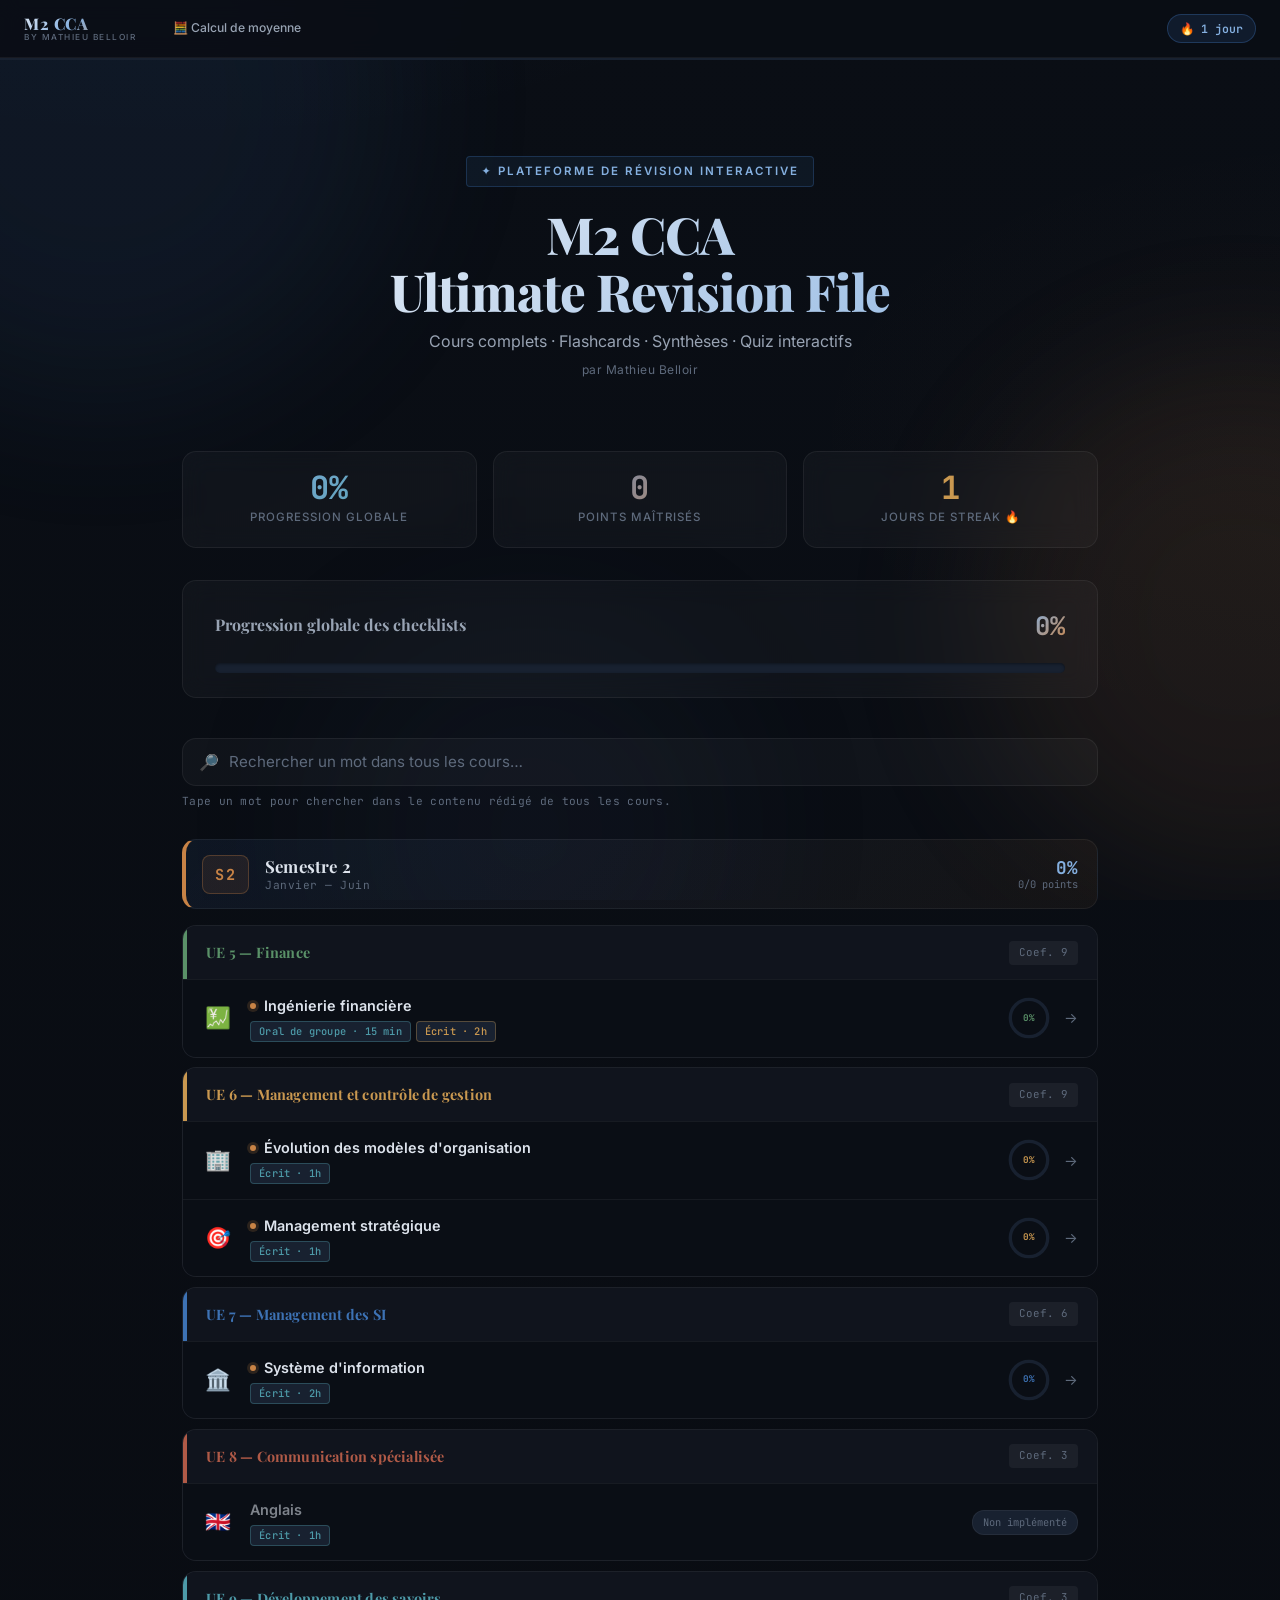
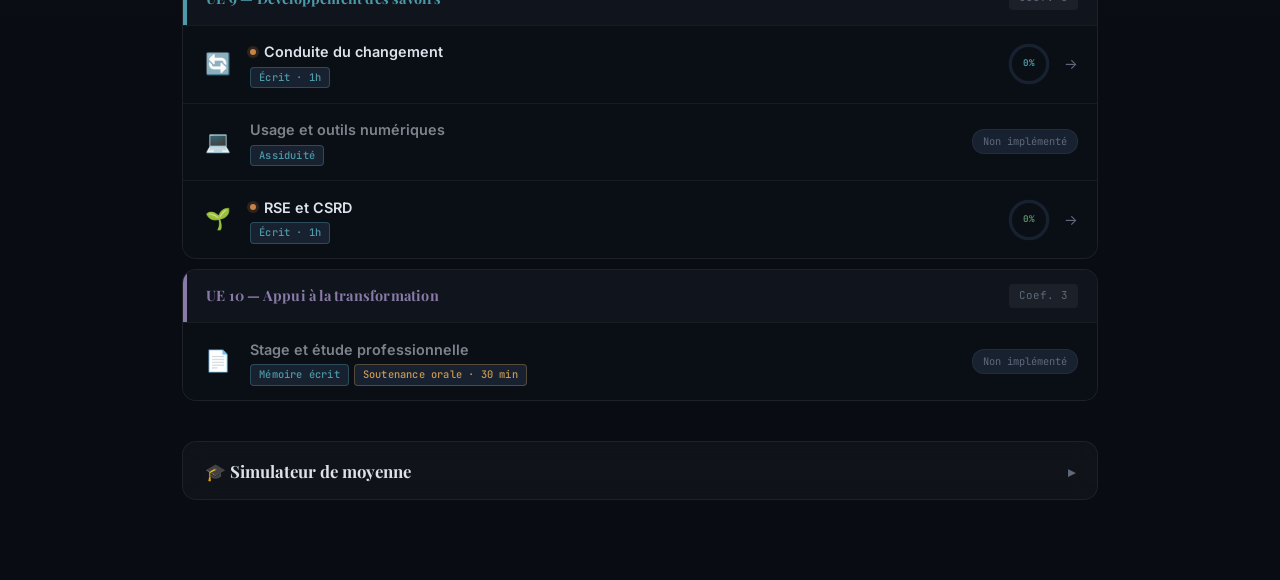
==== commit a7406249: "Calcul de moyenne : nouvelle page autonome - moyenne.html avec la structure complète MCC M2 CCA FA/F" ====
--- a/index.html
+++ b/index.html
@@ -10,7 +10,7 @@
 <link rel="preconnect" href="https://fonts.gstatic.com" crossorigin>
 <link rel="preload" as="style" href="https://fonts.googleapis.com/css2?family=Playfair+Display:wght@400;600;700;800&family=Inter:wght@300;400;500;600;700&family=JetBrains+Mono:wght@400;500&display=swap" onload="this.onload=null;this.rel='stylesheet'">
 <noscript><link href="https://fonts.googleapis.com/css2?family=Playfair+Display:wght@400;600;700;800&family=Inter:wght@300;400;500;600;700&family=JetBrains+Mono:wght@400;500&display=swap" rel="stylesheet"></noscript>
-<link rel="stylesheet" href="shared.css?v=202605212100">
+<link rel="stylesheet" href="shared.css?v=202605221400">
 <style>
 /* ── Spécifique accueil ── */
 .hero { text-align: center; padding: 3.5rem 1rem 2.5rem; }
@@ -137,6 +137,10 @@
 .simu-empty { color: var(--text3); font-size: 0.85rem; }
 .simu-reset { margin-top: 0.9rem; padding: 6px 14px; border-radius: 8px; border: 1px solid var(--border); background: none; color: var(--text3); cursor: pointer; font-size: 0.78rem; }
 .simu-reset:hover { color: var(--text); border-color: var(--accent); }
+.gs-r-kind { font-size: 0.62rem; font-weight: 600; padding: 1px 7px; border-radius: 4px; font-family: 'JetBrains Mono', monospace; white-space: nowrap; }
+.gs-r-kind-flash { background: rgba(200,131,70,0.15); color: var(--copper); }
+.gs-r-kind-quiz { background: rgba(77,154,168,0.15); color: var(--cyan); }
+.gs-r-kind-cours { background: rgba(61,114,180,0.15); color: var(--accent3); }
 </style>
 </head>
 <body>
@@ -151,6 +155,9 @@
   <div class="nav-brand">
     <div class="nav-logo">M2 CCA</div>
     <div class="nav-sub">By Mathieu Belloir</div>
+  </div>
+  <div class="nav-tabs">
+    <a class="nav-tab" href="moyenne.html" style="text-decoration:none;">🧮 Calcul de moyenne</a>
   </div>
   <div class="nav-right">
     <div class="nav-badge" id="streakBadge">🔥 — jours</div>
@@ -206,7 +213,7 @@
   <section class="simu" id="simuSection"></section>
 </div>
 
-<script src="engine.js?v=202605212100"></script>
+<script src="engine.js?v=202605221400"></script>
 <script>
 /* ═══════ FALLBACK INLINE (si file://) ═══════ */
 const FALLBACK_COURSES = {
@@ -507,7 +514,7 @@
 let GS_DEBOUNCE = null;
 
 /* SEARCH_INDEX_START */
-const GS_BUILTIN_INDEX = [{"cId":"strat","cT":"Management stratégique","cI":"🎯","cU":"strat.html","i":1,"t":"Introduction — La stratégie en 5 questions","th":"business_models","thL":"🧱 Business Models","x":"Introduction — La stratégie en 5 questions Introduction — La stratégie en 5 questions Question 1 : Qu'est-ce que la stratégie ? Définition — Alfred Chandler (1962) « La stratégie est la détermination des objectifs à long terme d'une entreprise et l'adoption des actions et allocations de ressources nécessaires pour atteindre ces objectifs. » Définition opérationnelle — Strategor (2020) Pour une équipe dirigeante, faire de la stratégie consiste à choisir les activités à réaliser à moyen/long terme et à allouer les ressources de manière à atteindre un niveau de performance satisfaisant, avec l'objectif de créer de la valeur pour les parties prenantes . Question 2 : Que signifie « faire de la stratégie » ? 1. Anticiper — Détecter les signaux faibles et les tendances lourdes esquissant les futurs possibles. La capacité d'anticipation est nécessaire pour s'engager dans des choix d'allocation de ressources. 2. Diagnostiquer — Le diagnostic stratégique traite l'environnement (« que va-t-il se passer ? ») et l'organisation (« de quoi serai-je capable ? »). 3. Choisir et allouer — Décider des activités à développer et des ressources à leur consacrer sur la base du diagnostic. Question 3 : Qu'est-ce que la valeur ? (4 formes) Type de valeur Définition Valeur économique Richesse créée par les activités de l'entreprise pendant une période donnée Valeur perçue Perception du client vis-à-vis des éléments d'une prestation (fonctionnalités, marque, services associés) Valeur actionnariale Richesse créée par l'entreprise spécifiquement pour ses actionnaires Valeur parties prenantes Caractéristiques rendant l'entreprise appréciable et digne de confiance pour l'ensemble de ses parties prenantes (stakeholders) Question 4 : Comment choisir les activités à développer ? Logique Direction Démarche Stratégie adaptative Outside → Inside 1. Analyser les évolutions de l'environnement pour détecter un marché attractif 2. Déterminer le positionnement concurrentiel pertinent 3. Déterminer et allouer les ressources nécessaires Stratégie intentionnelle Inside → Outside 1. Identifier les ressources et compétences clés de l'entreprise 2. Identifier les marchés où ces ressources peuvent être valorisées 3. Analyser les spécificités du marché pour y entrer de façon cohérente Analyse externe (DEHORS) : Opportunités & Menaces → Facteurs Clés de Succès (ce qu'il faut faire) Analyse interne (DEDANS) : Forces & Faiblesses → Capacités stratégiques (ce que l'on sait faire) Question 5 : Qu'est-ce que l'avantage concurrentiel ? Définition (Porter) Un avantage distinctif d'une entreprise par rapport à la concurrence, fondé sur des ressources et/ou compétences qui constituent dans le secteur un facteur de succès décisif . Il est toujours relatif, contextuel et non éternel. Porter : « La stratégie, c'est définir, construire et défendre un avantage concurrentiel dans un environnement compétitif. » Pourquoi l'avantage concurrentiel n'est jamais éternel : Peu d'entreprises s'imposent durablement par la seule efficacité opérationnelle Les entreprises ont tendance à s'imiter mutuellement Les bonnes pratiques se diffusent rapidement dans les secteurs L'innovation érode tout avantage concurrentiel"},{"cId":"strat","cT":"Management stratégique","cI":"🎯","cU":"strat.html","i":2,"t":"Introduction — Fondements et niveaux de stratégie","th":"business_models","thL":"🧱 Business Models","x":"Introduction — Fondements et niveaux de stratégie Introduction — Fondements et niveaux de stratégie Les 4 stratégies concurrentielles de Porter Une entreprise peut jouer sur deux dimensions : la valeur créée pour le client et les coûts engagés . L'entreprise surperforme si son écart (valeur – coûts) est supérieur à celui de ses concurrents. Stratégie Coûts Valeur créée Position 1. Différenciation forte Élevés (+) Très élevée (++) ✅ Tenable 2. Domination par les coûts Très faibles (--) Comparable (=) ✅ Tenable 3. Faible différenciation Légèrement inférieurs (-) Légèrement inférieure (-) ❌ Non tenable 4. Changements radicaux Comparables (=) Très supérieure (+++) ✅ Tenable Ressources et Compétences Ressources = « Ce que l'on a » • Actifs tangibles : individus, usines, bâtiments, capitaux financiers, machines, terrains • Actifs intangibles : marque, brevet, réputation Compétences = « Ce que l'on sait faire » Expertise, expérience, savoir-faire qui transforment les actifs en prestations créatrices de valeur Les 3 piliers fondamentaux — Mnémotechnique VIP V — Créer de la Valeur (pour le client, les actionnaires, les parties prenantes) I — Se protéger de l' Imitation via l'avantage concurrentiel P — Choisir le Périmètre des activités (Quoi faire ? Comment ?) Les deux niveaux de stratégie Niveau Décideur Contenu Stratégie corporate (niveau siège) Direction générale, Conseil d'administration • Relations avec les parties prenantes • Gestion du portefeuille d'activités (DAS) • Allocation des ressources entre DAS • Modalités de croissance/décroissance Stratégie business (niveau DAS) Directions opérationnelles • Créer ou cultiver un avantage concurrentiel sur chaque activité • 3 questions : Où concourir ? Comment concourir ? Comment exécuter ? Les acteurs du processus stratégique Acteur Rôle Remarques Membres du CA Contribuent à la réflexion stratégique Souvent contraints par des responsabilités opérationnelles qui biaisent le jugement Administrateurs non-exécutifs Rôle consultatif : contrôle et discussion des orientations Fondamental qu'ils soient expérimentés et respectés Direction de la stratégie Soutient sans décider : collecte, analyse, outils, projets spéciaux N'existe que dans les grandes entreprises Managers intermédiaires Participent aux débats stratégiques permanents, proposent Meilleure connaissance du terrain, mieux placés pour le déploiement Consultants stratégiques Analysent, définissent des options, transfèrent des compétences Contribution réelle controversée selon les auteurs"},{"cId":"strat","cT":"Management stratégique","cI":"🎯","cU":"strat.html","i":3,"t":"Introduction — Cas pratiques : Tarkett et Michelin","th":"business_models","thL":"🧱 Business Models","x":"Introduction — Cas pratiques : Tarkett et Michelin Introduction — Cas pratiques : Tarkett et Michelin Cas Tarkett — Plan 2019-2022 Contexte Entreprise française spécialisée dans les revêtements de sol et les surfaces sportives. Environ 13 000 salariés, 36 sites de production, 92 établissements dans plus de 100 pays. Problème : forte hausse des matières premières + concurrence asiatique + ralentissement russe → objectifs financiers 2016 devenus intenables en 2020. Objectifs : Marge EBITDA ajustée > 12 % en 2022 (vs 9 % en 2018) Croissance sur les marchés ciblés supérieure à la croissance moyenne du PIB 2019-2022 Moyens : Réduction des coûts de 120 M€ : restructuration (25 %) + gains de productivité (75 %) Refonte industrielle : fermeture de l'usine du Canada (310 salariés, production transférée aux USA) et des Pays-Bas (30 salariés) Arrêt des grandes acquisitions en 2019 (après 24 acquisitions en 10 ans) Cas Michelin — Plan 2013-2020 (6 ambitions) Ambition : devenir leader mondial de la mobilité durable et l'une des entreprises les plus innovantes, responsables et performantes. Ambition Objectif chiffré 1. Performance produit Améliorer la performance totale des produits d'au moins 10 % vs 2010 ; économiser 3 milliards de litres de carburant (8 millions de tonnes de CO₂ évitées) 2. Industrie responsable Réduire l'empreinte environnementale des sites de 50 % via 38 % d'amélioration de l'efficacité énergétique vs 2010 ; accompagner 70 % des 400 fournisseurs principaux 3. Résultats financiers Perpétuer la performance financière du groupe 4. Bien-être et développement des personnes Progresser ensemble ; améliorer les conditions de travail et de développement 5. Communautés locales Renforcer les liens avec les communautés locales sur chaque site 6. Mobilité durable Améliorer la qualité de vie pour tous via des solutions de mobilité durable Leçon : Le plan Michelin illustre une stratégie articulant performance financière, responsabilité environnementale et développement des parties prenantes — les 3 grandes dimensions de la valeur parties prenantes."},{"cId":"strat","cT":"Management stratégique","cI":"🎯","cU":"strat.html","i":4,"t":"Partie 1 — Le Business Model","th":"business_models","thL":"🧱 Business Models","x":"Partie 1 — Le Business Model Partie 1 — Le Business Model Définition selon Osterwalder & Pigneur (2011) Définition « Un Business Model décrit les principes selon lesquels une organisation crée, délivre et capture de la valeur . Un BM peut être représenté par 9 blocs décrivant l'économie d'une entreprise, la façon dont elle envisage de gagner de l'argent : clients, offre, infrastructure et viabilité financière . » Les 3 composantes du BM selon Strategor (2009) 1. Proposition de valeur Doit être pertinente (répond à un vrai besoin) et attractive (le client la perçoit positivement). → Génère : Revenus (en type et en quantité) 2. Architecture de valeur Cadre organisationnel permettant à l'entreprise pivot de délivrer la proposition de valeur. → Génère : Coûts et capitaux engagés 3. Équation économique de valeur Vérifie que l'ensemble des éléments du BM permet à l'entreprise de créer de la valeur (valeur créée > ressources mobilisées). → Produit : Valeur créée — condition de viabilité du modèle Les 9 blocs du Business Model Canvas Dimension Bloc Question clé Comment ? Partenaires clés Avec qui travaillons-nous ? Activités clés Que faisons-nous en propre ? Ressources clés De quoi avons-nous absolument besoin ? Quoi ? Proposition de valeur Quelle valeur créons-nous pour le client ? Qui ? Relations client Comment interagissons-nous avec les clients ? Segments de clientèle Pour qui créons-nous de la valeur ? Canaux Comment atteignons-nous nos clients ? Combien ? Structure des coûts Que coûte notre modèle ? Flux de revenus Comment et combien monétisons-nous ? Exemple — Nespresso : Proposition de valeur = café premium en capsule. Segments = particuliers premium + entreprises. Canaux = boutiques + e-commerce. Revenus = ventes de machines (faible marge, porte d'entrée) + ventes de capsules (forte marge récurrente). Ressources clés = marque, brevet capsules, réseau de distribution. Évaluation d'un BM : les 4 critères 1. Cohérence Cohérence interne : les 9 blocs du Canvas sont alignés et cohérents entre eux. Cohérence externe : le BM est adapté à l'environnement de marché (concurrence, technologie, réglementation). 2. Robustesse Capacité de résistance aux tentatives d'imitation par les concurrents, reposant sur des ressources rares, des brevets, des barrières à l'entrée élevées ou des effets de réseau puissants. 3. Flexibilité Capacité à intégrer des innovations et à faire évoluer le BM sans tout reconstruire — s'adapter aux ruptures technologiques et aux évolutions des usages tout en maintenant la cohérence globale. 4. Scalabilité Capacité à augmenter le volume d'activité sans hausse proportionnelle des coûts. Un modèle scalable peut servir 10 fois plus de clients sans multiplier ses coûts par 10. Attention : décrire un BM est insuffisant — il faut en faire une analyse critique au regard de ces 4 critères."},{"cId":"strat","cT":"Management stratégique","cI":"🎯","cU":"strat.html","i":5,"t":"Partie 1 — Scalabilité et indicateurs financiers","th":"business_models","thL":"🧱 Business Models","x":"Partie 1 — Scalabilité et indicateurs financiers Partie 1 — Scalabilité et indicateurs financiers Mesurer la scalabilité : 2 indicateurs Indicateur 1 : Levier opérationnel Formule Levier opérationnel = Marge sur coûts variables ÷ Résultat d'exploitation Un levier de 6 signifie qu'une hausse de 1 % du CA génère une hausse de 6 % du résultat d'exploitation (REX). C'est un signal d'amplification : les variations de CA se répercutent de façon amplifiée sur le résultat. Indicateur 2 : Ratio coût marginal / revenu marginal Mesure le coût de production d'une unité supplémentaire rapporté au revenu qu'elle génère. Valeur du ratio Interprétation Exemple Proche de 0 Modèle très scalable : chaque unité supplémentaire ne coûte presque rien à produire Netflix, logiciels, plateformes numériques Proche de 1 Aucune scalabilité : chaque euro de revenu supplémentaire coûte ~1 euro à produire Services à la personne, conseil sur mesure Netflix : Une fois le contenu produit, le coût marginal d'un abonné supplémentaire est quasi nul → ratio ≈ 0 → très scalable. Signaux de scalabilité dans le Canvas Bloc du Canvas Signal de forte scalabilité Signal de faible scalabilité Structure des coûts Coûts fixes dominants, coût marginal faible Coûts variables dominants Ressources clés Intellectuelles et digitales (pas de limite physique) Humaines et matérielles Activités clés Plateforme et réseau Services sur mesure, production physique Proposition de valeur Reproductible et immatérielle Personnalisée, physique, limitée en capacité Sources de revenus Récurrentes et automatisées Transactionnelles, au coup par coup Partenaires clés Réseau étendu avec forte externalisation Modèle fortement intégré verticalement Indicateurs financiers : intensité capitalistique et ROCE Ratio d'intensité capitalistique Formule = (Actifs fixes bruts + Besoin en Fonds de Roulement) ÷ Chiffre d'affaires Mesure la quantité de capital nécessaire pour générer 1 euro de chiffre d'affaires. Faible → modèle économe en capital (services numériques, plateformes) → forte scalabilité potentielle Élevé → modèle capital intensif (distribution d'énergie, industrie lourde) → scalabilité limitée ROCE — Return on Capital Employed Formule ROCE = Résultat opérationnel ÷ Capitaux engagés (Actifs fixes + BFR) ROCE élevé : éditeurs de logiciels, plateformes numériques ROCE limité : automobile, construction navale, industries lourdes À distinguer du ROE (Return on Equity) = Résultat net ÷ Capitaux propres. Types de coûts dans un Business Model Type de coût Définition Exemples Coûts fixes Constants quel que soit le niveau d'activité Loyers, salaires, amortissements d'équipements Coûts variables Évoluent proportionnellement au volume d'activité Matières premières, consommables, commissions Économies d'échelle Réduction du coût unitaire lorsque le volume augmente Répartition des coûts fixes sur plus d'unités Économies de gamme Mutualisation des coûts entre plusieurs activités Ressources partagées entre plusieurs lignes de produits"},{"cId":"strat","cT":"Management stratégique","cI":"🎯","cU":"strat.html","i":6,"t":"Partie 1 — Les Plateformes numériques","th":"plateformes","thL":"🌐 Plateformes","x":"Partie 1 — Les Plateformes numériques Partie 1 — Les Plateformes numériques Définition Définition Une plateforme est un dispositif de coordination contrôlé par un opérateur pivot (chef d'orchestre) dont la fonction est de mettre en relation au moins deux catégories d'agents : offreurs et demandeurs d'un bien, d'une technologie ou d'un service. 2 caractéristiques clés : 1. Chaque groupe d'intervenants (offreurs et demandeurs) peut être « client » de la plateforme 2. La plateforme permet un lien direct entre offreurs et demandeurs (demande d'information, livraison, service...) Le rôle de l'opérateur pivot Fournir des outils de coordination pour inciter les offreurs à produire du contenu et les demandeurs à se connecter (interface, outils de gestion, paiement sécurisé...) Rendre la plateforme aussi attractive que possible pour générer trafic et volumes d'échanges Établir un Business Model pour se rémunérer sur la mise à disposition et/ou la mise en relation (publicité, commission, abonnement...) Les révolutions industrielles et l'émergence des plateformes Révolution Période Technologies Réseau Modèle organisationnel 1re 1776–1860 Machine à vapeur, fer, acier Ferroviaire Firme hiérarchique intégrée 2e 1880–1920 Électricité, moteur à explosion, pétrole Électrique (énergie) Taylorisme, fordisme, marketing 3e 1971–… Informatique, électronique, biotechnologies Numérique (information) Production à la demande, Plateformes, Ubérisation Deux types génériques de plateformes Type Définition Exemples Plateforme d'innovation Base technologique sur laquelle des tiers développent des innovations complémentaires iOS (Apple), Android (Google), consoles de jeux vidéo, AWS Plateforme de transaction Intermédiaire pour des échanges directs de produits, services ou informations Airbnb, Uber, eBay, Twitter, Instagram, Leboncoin Revendeur vs Plateforme Critère Revendeur Plateforme Propriété des actifs Achète et détient les stocks Ne détient pas les actifs échangés Type de client Un seul type de client final Deux faces : offreurs + demandeurs Source de revenus Marge commerciale (prix vente – prix achat) Commission, abonnement, publicité Risque principal Risque de stocks invendus Risque d'adoption et de masse critique Exemples Carrefour, Fnac, Conforama eBay, Airbnb, Uber, Leboncoin"},{"cId":"strat","cT":"Management stratégique","cI":"🎯","cU":"strat.html","i":7,"t":"Partie 1 — Les 6 mécanismes clés des plateformes (Benavent, 2016)","th":"plateformes","thL":"🌐 Plateformes","x":"Partie 1 — Les 6 mécanismes clés des plateformes (Benavent, 2016) Partie 1 — Les 6 mécanismes clés des plateformes (Benavent, 2016) Christophe Benavent (2016) identifie 6 mécanismes clés. Plus une plateforme les active, plus elle a de chances de s'imposer — les maîtriser constitue des Facteurs Clés de Succès . 1. Externalités de réseau — Loi de Metcalfe Loi de Metcalfe « La valeur globale d'un réseau augmente comme le carré du nombre de ses membres (valeur ∝ n²). » La valeur d'une prestation est liée non à ses caractéristiques intrinsèques mais à l'usage que les autres membres en font Le dernier arrivé apporte plus de valeur que le membre précédent (effet cumulatif) Externalités directes (au sein de la même face) vs externalités croisées (une face valorise l'autre face) Exemple : Réseau téléphonique — la valeur accordée par chaque utilisateur est égale au nombre d'appels possibles avec tous les autres membres. 2. Crowdsourcing des ressources « Économie collaborative » Une part significative du capital productif et du travail est fournie par les utilisateurs, réduisant les besoins en capital de l'opérateur pivot Seule une fraction des utilisateurs alimente régulièrement la plateforme — mais cette fraction suffit à satisfaire la diversité de la très large majorité Impératif : motiver et rémunérer ces contributeurs (monétairement ou symboliquement) Exemples : Wikipédia (bénévoles), Airbnb (hôtes fournissent logements), YouTube (créateurs produisent le contenu), TripAdvisor (voyageurs écrivent les avis). 3. Logique de longue traîne « Économie de variété » — Chris Anderson, « The Long Tail » Avec le numérique, les stocks ne sont plus un problème : la somme des produits rarement demandés peut représenter une part substantielle du CA, parfois supérieure aux best-sellers Une fois que l'opérateur n'assure plus la production et le stockage, il est facile de proposer un très grand nombre de références Condition nécessaire : capacité d'agrégation de l'offre et d'association demande/offre (moteurs de recherche, filtres, recommandations, indexation) Amazon : La courbe en puissance illustre la « tête » (peu d'articles dominant les ventes) et la « longue traîne » (innombrables articles en faibles quantités mais qui représentent une part substantielle du CA total). 4. Appariement (Matching) Dans une économie de variété, disposer de systèmes d'appariement sophistiqués est essentiel. Définition Matching : processus permettant le rapprochement optimal d'offreurs et de demandeurs naturellement compatibles. Défis : offre hétérogène, informations non mises à jour, demandes trop spécifiques sans réponse. Exemples : algorithme Netflix (recommandation), Tinder (matching romantique), Uber (tarification et attribution dynamique), Amazon (recommandations produits). 5. Marchés de réputation Objectif : créer les conditions de confiance entre acteurs qui ne se connaissent pas, ne voient pas le produit et n'ont pas toutes les informations utiles à la décision. Solution : systèmes de notation et d'avis qui favorisent les échanges individuels et augmentent l'attractivité de la plateforme. Exemples : notation des hôtes Airbnb, étoiles des vendeurs eBay, avis des chauffeurs Uber, notes Google Maps pour les restaurants, badges TripAdvisor. 6. Marchés bifaces / multifaces Définition Coexistence de deux types de clients distincts mais interdépendants pour un même produit ou service. Caractéristiques : Effets de réseaux croisés : chaque face valorise l'autre Effets de momentum puissants : spirales de succès ou d'échec Formation d'oligopoles/monopoles : dynamique du « winner takes most » Course à la taille critique : atteindre la masse critique rapidement est décisif 4 stratégies typiques sur les marchés bifaces : 1. Prendre en charge une face — la subventionner pour attirer l'autre 2. Face d'appel gratuite — combiner une face gratuite (ex: Spotify auditeurs) et une face payante (ex: labels) 3. Stratégie de transformation — rendre gratuit ce qui était payant pour déstabiliser (ex: Google Maps) 4. Verrouillage (lock-in) — ajouter des fonctionnalités pour fidéliser et rendre le changement coûteux"},{"cId":"strat","cT":"Management stratégique","cI":"🎯","cU":"strat.html","i":8,"t":"Partie 1 — Les 4 erreurs typiques des plateformes (Cusumano et al., 2022)","th":"plateformes","thL":"🌐 Plateformes","x":"Partie 1 — Les 4 erreurs typiques des plateformes (Cusumano et al., 2022) Partie 1 — Les 4 erreurs typiques des plateformes (Cusumano et al., 2022) Erreur 1 : Pricing Les plateformes doivent subventionner un côté du marché pour encourager les autres à participer. Questions critiques : À qui offrir un service gratuit ? Qui doit payer, et à quel prix ? Conséquences d'un mauvais choix : fragilisation du BM + ralentissement du développement de la masse critique. 3 stratégies de pricing sur marchés bifaces : • Face d'appel : rendre une face gratuite pour attirer l'autre (Spotify gratuit pour les auditeurs) • Prise en charge : payer pour attirer une face (Apple rémunère les développeurs iOS) • Transformation : rendre gratuit ce qui était payant pour déstabiliser (Google Maps) Erreur 2 : Méfiance (Trust) La confiance entre acteurs entrant en relation via la plateforme est absolument essentielle . Échouer à la construire freine ou bloque le développement. Exemple : Airbnb a dû instaurer des assurances pour les hôtes (jusqu'à 1 million de dollars) afin de surmonter la méfiance initiale et accélérer l'adoption. Mécanismes pour bâtir la confiance sur une plateforme L'opérateur de plateforme doit créer les conditions de confiance entre des acteurs qui souvent ne se connaissent pas. Mécanismes principaux mobilisés par les plateformes : Systèmes de notation et de commentaires — réputation construite dans le temps Labels et certifications (ex. Airbnb Superhost, certification Uber Pro) Assurances (ex. Airbnb a instauré des assurances hôtes pour rassurer) Vérification d'identité et authentification Médiation et arbitrage en cas de litige Erreur 3 : Timing Trop tard → les effets de réseau ont déjà été captés par un concurrent. La dynamique de basculement s'est produite en faveur d'un autre acteur. Trop tôt → l'écosystème n'est pas prêt : absence de partenaires, de supports technologiques, d'usages établis ou de masse critique potentielle. Erreur 4 : Orgueil Une fois que le marché « bascule » vers une plateforme, ses leaders pensent souvent que « la partie est gagnée » . Réalité : des concurrents peuvent exploiter les difficultés de gestion du grand réseau (dégradation du service, matchings décevants, goulots d'étranglement, contrefaçons) ou une niche soudainement valorisée. Challenger Leader complaisant Mécanisme Facebook MySpace Meilleure expérience utilisateur, confidentialité renforcée Leboncoin eBay France Simplicité, gratuité, ancrage local"},{"cId":"strat","cT":"Management stratégique","cI":"🎯","cU":"strat.html","i":9,"t":"9. Partie 2 — Introduction : les 3 enjeux stratégiques majeurs","th":"concurrentielle","thL":"⚔️ Stratégies concurrentielles","x":"9. Partie 2 — Introduction : les 3 enjeux stratégiques majeurs 9. Partie 2 — Introduction : les 3 enjeux stratégiques majeurs Architecture du cours — 3 enjeux Le cours s'articule autour de 3 grands enjeux stratégiques qui structurent l'analyse contemporaine de la stratégie d'entreprise : Enjeu 1 — Repenser la création de valeur : de nouvelles manières de créer de la valeur apparaissent dans la plupart des secteurs. Elles contribuent à imposer un nouveau modèle d'organisation : les plateformes. Comment fonctionnent-elles ? Quelles sont leurs conditions de réussite ? Comment peuvent réagir les acteurs en place ? (Partie 1) Enjeu 2 — Interagir avec les acteurs de son environnement : les ruptures technologiques contribuent à l'effondrement des frontières traditionnelles entre les secteurs. Les modèles classiques d'analyse de l'environnement perdent de leur intérêt. Comment envisager l'environnement des entreprises ? Comment gérer les relations avec les concurrents ? (Partie 2) Enjeu 3 — Légitimer la stratégie : de nombreux acteurs entendent aujourd'hui évaluer voire influencer les orientations prises par les entreprises. Peut-on déployer une stratégie cohérente avec les objectifs des parties prenantes ? Comment intégrer l'influence des parties prenantes dans la réflexion stratégique ? (Partie 3) Rappel : le modèle des 5 forces de Porter (1985) 5 forces de Porter — Outil fondamental pour analyser l'intensité concurrentielle d'un secteur : Rivalité dans le secteur (concurrence existante) Menace des entrants potentiels (et hauteur des barrières à l'entrée/sortie) Menace des substituts Pouvoir de négociation des clients Pouvoir de négociation des fournisseurs Souvent complété par une 6e force : la démographie / pouvoirs publics . Cas SNCF : « Notre plus gros concurrent, c'est Google ! » Pourquoi le dirigeant de la SNCF affirme-t-il cela ? Parce que le modèle des 5 forces ne montre pas la désintermédiation par les plateformes : Google capte les recherches « voyage en ligne », transformant la chaîne de valeur. Les fournisseurs de la SNCF sont peu nombreux (intégration verticale en amont), mais sa place dans le monde du « voyage en ligne » est menacée par des acteurs hors-secteur. L'écosystème d'affaires (ESA), une notion-clé Écosystème d'affaires — définition Dans le vocabulaire du management stratégique, un écosystème est une communauté d'intérêts , constituée d'organisations issues de secteurs différents et co-produisant une prestation. Cet ensemble est piloté par une ou plusieurs entreprises. C'est une nouvelle façon pour l'entreprise de penser son environnement stratégique : envisager son environnement au-delà de son secteur ou sa filière (qui sont les acteurs et les « règles du jeu » dont on doit tenir compte ?). Une communauté économique caractérisée par : Des interactions entre des entreprises et d'autres types d'acteurs (fournisseurs, producteurs, concurrents, clients et autres parties prenantes) Un apport mutuel de compétences Des acteurs évoluant vers une direction commune, définie par les acteurs centraux (voire 1 seul) Des relations de coopétition entre les membres (coopération + compétition simultanées) L'importance des mouvements concurrentiels En matière de stratégie, il faut garder à l'esprit qu'il y a une interaction dynamique entre l'entreprise considérée et ses adversaires. Les choix stratégiques d'une entreprise A en t1 sont contraints par les choix des entreprises rivales en t0, mais ces dernières seront amenées en t2 à intégrer dans leurs décisions les choix de l'entreprise A. Historiquement, la littérature s'est d'abord focalisée sur le résultat (positions concurrentielles, école du positionnement de Porter). Depuis quelques années, on voit se développer de nombreux travaux qui s'intéressent davantage au processus (mouvements concurrentiels), reconnaissant au concurrent une capacité plus ou moins forte à contrecarrer les initiatives."},{"cId":"strat","cT":"Management stratégique","cI":"🎯","cU":"strat.html","i":10,"t":"10. Partie 2 — Le triangle des registres relationnels (Koenig, 2004)","th":"concurrentielle","thL":"⚔️ Stratégies concurrentielles","x":"10. Partie 2 — Le triangle des registres relationnels (Koenig, 2004) 10. Partie 2 — Le triangle des registres relationnels (Koenig, 2004) 3 logiques relationnelles fondamentales Selon Koenig (2004), les relations entre entreprises s'organisent selon 3 logiques , avec une multitude de situations intermédiaires : Logique Registre Mécanisme Affrontement 1. Concurrence Recherche d'un avantage par déstabilisation de l'adversaire Coopération 2. Alliance Association entre concurrents pour un projet/activité spécifique Évitement 3. Entente Limitation tacite ou formalisée de la rivalité Plan de la 2e partie — la suite du cours déroule ces 3 registres : 1. La concurrence : mouvements simples (offensifs radicaux, contrôle des ressources, défensifs) et complexes (collectifs, multipoints) 2. Les alliances : facteurs explicatifs + 3 types (complémentaire, co-intégration, pseudo-concentration) 3. Les ententes : incitations + 4 formes (Baumard 2000)"},{"cId":"strat","cT":"Management stratégique","cI":"🎯","cU":"strat.html","i":11,"t":"11. Partie 2 — Mouvements concurrentiels simples","th":"concurrentielle","thL":"⚔️ Stratégies concurrentielles","x":"11. Partie 2 — Mouvements concurrentiels simples 11. Partie 2 — Mouvements concurrentiels simples ① Les mouvements offensifs radicaux Trois mouvements offensifs typiques permettent de gérer le conflit avec les concurrents : Les guerres de prix Elles détruisent les marges , anéantissent la loyauté du consommateur, ralentissent l'innovation. Elles nécessitent le plus souvent de disposer de capacités importantes pour jouer sur les « effets volumes » et pouvoir supporter le choc financier. Cas Bonduelle (1990s) — La conserve de légumes en France était un oligopole avec 4 acteurs principaux (Bonduelle, Cecab, Avril, Boutet-Nicolas). Bonduelle se lance dans une stratégie de développement de sa capacité de production par croissances interne et externe, puis profite des asymétries de capacités pour déclencher une guerre de prix de 1993 à 1999 . Au terme de la guerre : Avril est racheté par Bonduelle, Boutet-Nicolas par Cecab. Le secteur devient un duopole, les deux survivants remontent considérablement les prix. (Source : Le Roy, AIMS, 2004) Cas Delta vs Qantas (février 2025) — Delta Airlines annonce un service direct Melbourne–Los Angeles avec des tarifs dès 867 $ aller-retour, clairement positionnés pour concurrencer Qantas. Mécanique : Delta propose des prix très agressifs → Qantas est forcée de réagir (alignement ou avantages supplémentaires) → Qantas lance des promotions massives (1 199 à 1 799 $) → Virgin Australia doit aussi ajuster (+10 % de passagers entre Australie et États-Unis). Les stratégies de prolifération Elles consistent à inonder un marché de produits, de marques ou d'informations pour faire obstacle à la concurrence. Elles nécessitent un pouvoir de négociation élevé sur les circuits de distribution et de communication. Cas céréales pour petit-déjeuner — Marché oligopolistique dominé par Kellogg's et Nestlé (60 % des ventes en valeur) suivis par Quaker et Jordans. Les membres protègent leurs positions par une hypersegmentation associée à une prolifération de produits, sous-marques et licences (Disney…). Seules les MDD ont vraiment réussi à pénétrer le marché (PDM moyenne en volume de 20-22 %). Les stratégies de préemption Il s'agit de prendre ou revendiquer un marché avant que celui-ci ne soit convoité ou complètement bloqué par des concurrents. Cas L'Équipe vs Le 10 Sport (2008-2009) — L'Équipe (Groupe Amaury) bénéficie d'un monopole de plus de 20 ans. Le 3 novembre 2008, lancement du « 10 Sport » sur le créneau de la presse « low cost ». Le même jour, le groupe Amaury contre-attaque avec « Aujourd'hui Sport » : même format (tabloïd), même positionnement (football), même prix (0,50 €). En moins de 5 mois, le nouvel entrant est écarté. Le 30 juin 2009, Amaury cesse la parution d'« Aujourd'hui Sport ». L'Équipe retrouve sa position de monopole. Cas Amazon — préemption logistique urbaine (2020-2023) — Avec l'explosion du e-commerce et la promesse de livraisons rapides, la logistique urbaine devient un avantage stratégique clé. Amazon mène une politique massive d' acquisition ou location longue durée d'entrepôts et de hubs logistiques , avant même que la concurrence (Carrefour, Walmart, etc.) n'ait le temps de réagir. Elle réserve des espaces en centre-ville, en périphérie, dans des friches, parfois sans les utiliser immédiatement (occupation préventive). Résultat : Cdiscount, Fnac-Darty, La Poste se retrouvent face à une pénurie ; Amazon devient quasi-incontournable. ② Les manœuvres de contrôle des ressources Actif critique Une immobilisation corporelle ou incorporelle nécessaire à l'entrée sur un marché ou au contrôle d'une activité, et qui ne connaît ni substitut, ni possibilité d'échange, ni possibilité d'imitation . L'objectif est d'amasser le plus rapidement possible des actifs nécessaires au développement des concurrents. Actif spécialisé Il s'agit de « verrouiller » le marché par un contrôle sur des actifs qui jouent un rôle prépondérant et qui représentent un coût d'entrée sur le marché : actifs tangibles, savoir-faire, clientèle. (Source : Baumard, 2000) L'enjeu consiste à concevoir un business model autour de ces actifs. Exemples de verrouillage par contrôle d'actifs (modèle « rasoir / lame ») Secteur Dispositif principal (« rasoir ») Consommable / service (« lame ») Verrouillage Smartphones Appareil Contenu numérique Écosystème fermé Bornes EV Infrastructure Énergie, data Emplacement, abonnement Brosses à dents électriques Manche Têtes de brosse Format propriétaire Imprimante 3D Imprimante 3D Filaments / résines propriétaires Restrictions brevets, compatibilité Cas G7 Taxis Paris — Jusqu'en 2012, le groupe G7 contrôle près des 2/3 des taxis parisiens (11 000 sur 17 000) avec 2 sociétés : Taxis G7 et Taxis Bleus. Le métier nécessite une licence (prise en charge à la volée, accès aux bornes, voies de bus). Nouvelles attributions quasi-inexistantes → marché secondaire géré par le syndicat. G7 détient aussi location de licences, équipements, assurances, école de taxi. Uber va perturber ce marché en contournant, par l'innovation technologique, les barrières à l'entrée. ③ Les mouvements défensifs individuels La défense par rétorsion L'éventail des mesures est très large : prix cassés, procès, intégration verticale, blocage des circuits de distribution. Les firmes recherchent plus souvent des moyens dissuasifs et indirects avant d'avoir recours à des représailles frontales dont l'issue est incertaine et les coûts importants. Cas Continental Airlines vs America West (fin 1980s) — Stratagème « Assiéger Wei pour sauver Zhao » : America West propose des vols Houston bon marché. Continental Airlines (dominant à Houston) riposte en cassant les prix sur Phoenix (cœur du système America West) avec un code de prix dans son système de réservation montrant clairement qu'il s'agit d'une réponse. America West supprime ses prix cassés. Continental fait de même. (Source : Koenig 1996) La défense par dispersion et dépréciation Une firme en forte vulnérabilité (pas de capacité défensive effective) va tenter de retirer au « prédateur » la motivation même de son offensive . C'est le « stratagème de la ville vide » ou des « batailles presque perdues ». Cas Hermès vs LVMH (2010-2014) — En 2010, LVMH annonce 17,1 % du capital d'Hermès via produits financiers complexes. Hermès, plus petit, ne peut s'opposer frontalement. Réponse défensive sophistiquée : ① Création d'un holding familial défensif : la famille fonde une holding regroupant plus de 50 % du capital ; pacte interdisant la vente pendant 20 ans → toute prise de contrôle hostile devient impossible. ② Communication subtile mais ferme : « Nous sommes très calmes. Cela ne change rien à notre stratégie » (Axel Dumas). Posture typique du stratagème de la ville vide : calme apparent, forteresse interne consolidée. Résultat : LVMH se retire du capital d'Hermès (2014). Hermès préserve son indépendance."},{"cId":"strat","cT":"Management stratégique","cI":"🎯","cU":"strat.html","i":12,"t":"12. Partie 2 — Mouvements concurrentiels complexes","th":"concurrentielle","thL":"⚔️ Stratégies concurrentielles","x":"12. Partie 2 — Mouvements concurrentiels complexes 12. Partie 2 — Mouvements concurrentiels complexes ① Les mouvements offensifs collectifs Cas tabac américain (années 1930) — Les grands fabricants de tabac américains attaquent les fabricants de cigarettes très bon marché (PDM des perturbateurs montée à 17 %). Stratégie collective brutale : 2 baisses coordonnées des prix pour obtenir un écart d'au moins 3 cents sur les perturbateurs Distributeurs forcés de coopérer sous menace de sanctions (ruptures de livraison) De très grandes quantités de tabac rachetées en amont puis détruites pour empêcher les outsiders d'accéder à des ressources bon marché La part de marché des outsiders chute rapidement à 6 %. Une fois « l'ennemi » affaibli, les oligopoleurs remontent unanimement leurs prix → comblent en un an les pertes engendrées par la guerre de prix. ② Les mouvements défensifs collectifs Dans certains secteurs (oligopoles notamment), les entreprises développent des stratégies de « bouclier commun » pour inverser le rapport de force initialement favorable à l'attaquant. Ces stratégies se matérialisent en une rétorsion commune menée par les alliés (prix cassés, dénonciation médiatique) ou en un ensemble de rétorsions coordonnées en amont et en aval de la chaîne de valeur. Cas Amazon Marketplace (2000-2010) — Stratégie : « faire travailler les ennemis pour soi » . Amazon invite des milliers de vendeurs indépendants (marques, distributeurs, artisans, voire concurrents) à vendre sur sa plateforme. Ces vendeurs enrichissent l'offre, attirent des millions de clients et génèrent des données précieuses. Objectif : analyser les données pour repérer les produits les plus rentables et lancer ses propres marques (Amazon Basics). Résultat : Amazon devient n°1 du e-commerce, ses marques maison dominent certains segments, certains vendeurs sont évincés après avoir révélé malgré eux les niches profitables. Cas compagnies aériennes traditionnelles vs low-cost (années 2000) — Ryanair et easyJet pénètrent massivement le marché européen, menace directe pour Air France, Lufthansa, British Airways. Bouclier commun oligopolistique : ① Lancement de filiales low-cost par les majors (Transavia, Germanwings) : protéger le cœur tout en menant une guerre tarifaire sur un périmètre limité. ② Coordination informelle sur certaines lignes court-courrier : prix drastiquement réduits (même à perte) de façon quasi-synchronisée. ③ Pression sur les fournisseurs/partenaires (aéroports principaux, agences, créneaux horaires) pour limiter l'accès aux low-cost. Lobbying commun (sécurité, droits passagers). Résultat : la pénétration du low-cost est freinée sur certains segments. Les majors conservent leur domination sur les long-courriers et lignes business-clés. ③ La concurrence multipoints Concurrence multipoints Situations dans lesquelles des firmes sont en concurrence plus ou moins frontale sur plusieurs couples produits-marchés . On peut observer des comportements d'attaque mais aussi de tolérance mutuelle (par exemple des pactes de non-agression). Les situations multipoints sont propices à l'élaboration de ripostes décalées . Cas Gillette vs Bic (1975-1992) — Un cas d'école de concurrence multipoints : 1975 : Bic entre massivement sur les rasoirs jetables. Gillette répond en lançant ses propres rasoirs jetables → consomme des ressources et cannibalise sa ligne de rasoirs sophistiqués. 1985 : situation intenable. Gillette développe alors une stratégie de « feinte » sur les briquets . Bic, obligé de réagir, mobilise l'essentiel de ses ressources sur les briquets → fragilise son activité rasoirs. 1987 : Gillette récupère sa position de force sur les rasoirs et « sacrifie » son activité briquet. Bic reprend sa position de leader sur les briquets. 1992 : Gillette consolide son activité rasoirs (R&D + lancement du Sensor). (Source : McGrath et al., 1998, p. 733) Cas Coca-Cola vs Pepsi — un match sans fin — Concurrence directe sur plusieurs marchés : sodas (Coca/Pepsi), boissons non gazeuses (Minute Maid/Tropicana), eaux (Dasani/Aquafina), snacking (Lay's PepsiCo / Smartfood Coca-Cola), dans plus de 200 pays. ① Ripostes différées : Pepsi attaque les sodas en Inde → Coca ne riposte pas immédiatement mais intensifie sa présence sur les jus/eaux dans le même pays. ② Tolérance mutuelle implicite : dans certains pays émergents instables (Venezuela, Pakistan), les deux groupes ont parfois stabilisé leurs efforts marketing → forme de pacte de non-agression implicite. ③ Imitation stratégique à bas bruit : Coca copie Pepsi (mini-canettes, éditions personnalisées) et vice-versa. Résultat : « guerre froide » permanente avec poussées ponctuelles (Cola War des années 80), mais globalement stabilité gérée grâce à la conscience multipoints."},{"cId":"strat","cT":"Management stratégique","cI":"🎯","cU":"strat.html","i":13,"t":"13. Partie 2 — Les alliances","th":"concurrentielle","thL":"⚔️ Stratégies concurrentielles","x":"13. Partie 2 — Les alliances 13. Partie 2 — Les alliances Alliance — définition Associations entre plusieurs entreprises concurrentes qui choisissent de mener à bien un projet ou une activité spécifique en coordonnant les compétences, moyens et ressources nécessaires. 3 caractéristiques principales : Ce sont des centres de décision multiples … … qui relèvent de la négociation permanente … … et qui n'évitent pas toujours les conflits d'intérêts . Facteurs explicatifs du recours à l'alliance 4 avantages génériques (Strategor, 2024) : Obtention d'économies d'échelle Combinaison de ressources complémentaires Possibilité d'apprentissage et/ou de transfert de compétences Protection contre les concurrents les plus puissants 2 avantages originaux par rapport aux options stratégiques classiques : L'autonomie conservée La réversibilité toujours possible Les 3 types d'alliances Actifs / compétences apportés Output de l'alliance Alliance complémentaire Différents Produits spécifiques à chaque allié Alliance de co-intégration Similaires Un même composant commun intégré dans les offres respectives Alliance de pseudo-concentration Similaires Un même produit commun commercialisé en commun ① L'alliance complémentaire Forme générique : sur un marché où elle est déjà implantée, une firme fabrique et/ou commercialise un produit initialement développé par une entreprise concurrente. Objectif principal : exploiter la complémentarité des apports en évitant un investissement supplémentaire pour chaque partenaire. Organisation : chaque allié effectue les tâches liées aux actifs et compétences qu'il maîtrise. Exemples : Apple-Samsung (écrans smartphones). Cas Sanofi & GSK COVID-19 (2020) — Alliance complémentaire pour développer un vaccin anti-COVID. Sanofi apporte l'antigène (principe actif), GSK fournit l'adjuvant (améliore la réponse immunitaire). Objectifs : mutualiser les forces tout en restant concurrents sur d'autres traitements, aller plus vite et réduire les coûts R&D dans un contexte d'urgence. ② L'alliance de co-intégration Forme générique : association de firmes concurrentes qui développent et/ou fabriquent un élément, un composant commun, voire un produit , qui sera intégré dans leurs offres respectives. Objectif principal : atteindre la taille critique sur une fonction ou un composant sans faire appel à un fournisseur extérieur. Organisation : répartition des travaux de R&D entre les alliés et/ou fabrication dans une usine commune. Exemples : moteur V6 PRV (PSA / Fiat / Renault), 806/Évasion/Ulysse (Citroën, Peugeot, Fiat), C1/Aygo/107 (Citroën-Toyota-Peugeot dans la même usine tchèque avec 3 positionnements différents : Toyota cible « 25-35 ans citadins », Peugeot mise sur la malice/ludique pour foyers multimotorisés, Citroën interpelle ceux qui ne mettent pas tout leur argent dans leur voiture). Cas BMW & Mercedes-Benz (2019) — Deux concurrents historiques fusionnent leurs services d'autopartage, VTC et stationnement dans une joint-venture 50/50, investissant 1 Md€. Objectif : lutter contre Uber, Lyft ou Google dans la mobilité urbaine — domaine hors de leur cœur de métier automobile, mais crucial. Chacun conserve son activité principale (voitures) tout en unissant ses efforts dans un secteur complémentaire. ③ L'alliance de pseudo-concentration Forme générique : consortium d'entreprises concurrentes qui développe, fabrique et commercialise un produit commun . Objectif principal : atteindre la taille critique en évitant la concentration . Organisation : projet en coopération découpé en sous-ensembles dont le développement et la production sont répartis entre alliés. Exemples : Concorde, Airbus, Eurocopter. Cas Thalès – Hitachi – CAF – Alstom — Les 4 entreprises ont formé plusieurs consortiums pour répondre à des appels d'offres publics (ex. lignes TGV, métros automatiques). Exemples : métro automatique Grand Paris Express (ligne 15), projet SNCF des postes d'aiguillage du futur. Objectif : mutualiser les expertises (signalisation, matériel roulant, contrôle-commande) pour remporter des marchés géants sans fusionner, partager coûts/risques/responsabilités. Chacun prend en charge une partie du projet (trains, signalisation, IT, essais)."},{"cId":"strat","cT":"Management stratégique","cI":"🎯","cU":"strat.html","i":14,"t":"14. Partie 2 — Les ententes","th":"concurrentielle","thL":"⚔️ Stratégies concurrentielles","x":"14. Partie 2 — Les ententes 14. Partie 2 — Les ententes Entente — définition Association entre entreprises, de manière tacite ou formalisée, dans le but de restreindre le jeu de la concurrence. L'entente a pour objectif ou pour effet de limiter l'intensité de la rivalité entre concurrents. Elle peut contribuer au bien-être collectif ou être contraire à l'intérêt de diverses parties prenantes. Les autorités de contrôle procèdent donc à un bilan économique des avantages et des inconvénients . Les incitations aux ententes Les 5 incitations classiques sont : Un fort degré de concentration Une forte homogénéité du produit Une inélasticité de la demande par rapport au prix Des coûts fixes importants Des procédures d'appel d'offres Les 4 formes génériques d'ententes (Baumard, 2000) Les manœuvres de limitation de la concurrence peuvent être légitimes car elles ne traduisent pas systématiquement une volonté d'entrave. La limitation peut avoir des origines diverses (standard technique commun, pression de clients puissants) et être « spontanée » (oligopoles) ou « orchestrée ». Émergentes Délibérées Légitimes ① Limitation naturelle Les prix, comportements, investissements paraissent concertés mais répondent en fait à une variable explicative commune étrangère à la volonté des acteurs. ② Limitation contrainte Les coalitions sont tolérées par les autorités lorsqu'elles permettent le « développement du progrès économique ». Illégitimes ③ Limitation de coordination Coordination tacite, aucune trace d'accord recueillie. La volonté de fausser le jeu concurrentiel est néanmoins considérée par les autorités. (sanctuaires) ④ Limitation déloyale Volonté commune des parties d'entraver la concurrence par des comportements coordonnés, des interdictions d'accès au marché, des pratiques de prix discriminatoires. (cartels) Cas emblématiques Cartel des palaces parisiens (2005) — Le Conseil de la Concurrence condamne 6 prestigieux palaces (Bristol, Crillon, George V, Meurice, Plaza Athénée, Ritz) à des amendes de 55 000 à 248 000 €. L'enquête a montré un système d'échange régulier (mails, réunions) sur « des informations commerciales confidentielles » et sur « des éléments nécessaires à l'élaboration de leurs plans marketing ». Ces échanges ont permis qu'aucun de ces hôtels ne cherche à s'engager dans des stratégies remettant en cause les positions des autres membres de l'oligopole. Limitation de coordination par sanctuaires : Airbus A340 (1998) — Airbus lance un appel d'offres sur la motorisation de la version allongée de l'A340. General Electric déclare « qu'elle n'a rien à proposer à Airbus ». Pratt & Whitney annonce qu'elle ne répondra pas si Rolls Royce et GE sont sur les rangs. La voie est libre pour Rolls Royce. Peu après, Pratt & Whitney annonce qu'elle va développer avec General Electric un moteur pour fournir Airbus sur ses projets futurs de très gros porteurs. (Source : Baumard, 2000, p. 185-186) Autres ententes emblématiques sanctionnées Année Secteur Sanction 2005 3 opérateurs de téléphonie mobile (Orange/SFR/Bouygues) 534 M€ (256 / 220 / 58) 2006 13 grandes marques de parfumerie + 3 distributeurs (entente verticale) 46,2 M€ 2008 11 entreprises du négoce de produits sidérurgiques + FDDM (ArcelorMittal en tête) 575,4 M€ (dont 301,7 ArcelorMittal) 2011 Géants des lessives (Colgate-Palmolive, Henkel, Unilever, P&G) 368 M€ + 951 M€ pour produits d'hygiène (L'Oréal…) 2014 5 entreprises EU/JP — roulements automobiles 953 M€ (Commission EU) 2018 6 marques d'électroménager (Bosch, Siemens, Candy, Liebherr, Electrolux, Indesit, Whirlpool — 70 % du marché) 189 M€ 2021 3 fabricants français de sandwichs MDD (entre 2010 et 2016) Sanction Autorité de la concurrence 2025 15 constructeurs automobiles + ACEA (recyclage VHU) 458 M€ (Commission EU)"},{"cId":"strat","cT":"Management stratégique","cI":"🎯","cU":"strat.html","i":15,"t":"15. Partie 2 — Synthèse et points-clés","th":"concurrentielle","thL":"⚔️ Stratégies concurrentielles","x":"15. Partie 2 — Synthèse et points-clés 15. Partie 2 — Synthèse et points-clés 3 logiques relationnelles structurent l'interaction concurrentielle (Koenig, 2004) : Affrontement → Concurrence : mouvements simples (offensifs : prix, prolifération, préemption ; contrôle des ressources ; défensifs : rétorsion, ville vide) et complexes (offensifs/défensifs collectifs, multipoints) Coopération → Alliances : 3 types (complémentaire, co-intégration, pseudo-concentration) Évitement → Ententes : 4 formes (Baumard 2000) — légitimes (naturelle, contrainte) ou illégitimes (coordination/sanctuaires, déloyale/cartels) Concepts transversaux à retenir : Écosystème d'affaires (ESA) : communauté d'intérêts inter-secteurs, pilotée par 1 ou plusieurs acteurs, avec relations de coopétition Coopétition : coopération + compétition simultanées Actif critique vs actif spécialisé (Baumard 2000) : verrouillage du marché par le contrôle des ressources rares Stratagème de la ville vide : posture défensive en situation de vulnérabilité (Hermès vs LVMH) Concurrence multipoints : interactions sur plusieurs couples produits-marchés → ripostes décalées et tolérance implicite"},{"cId":"strat","cT":"Management stratégique","cI":"🎯","cU":"strat.html","i":16,"t":"16. Partie 2 — Tableau récapitulatif des 5 forces de Porter et leurs limites","th":"concurrentielle","thL":"⚔️ Stratégies concurrentielles","x":"16. Partie 2 — Tableau récapitulatif des 5 forces de Porter et leurs limites 16. Partie 2 — Tableau récapitulatif des 5 forces de Porter et leurs limites Le modèle des 5 forces de Porter (1985) reste l'outil de référence pour analyser l'intensité concurrentielle, mais il ne suffit plus dans un environnement marqué par l'effondrement des frontières sectorielles. Force Indicateur d'intensité Limite Rivalité entre concurrents Nombre, taille, différenciation, croissance du marché Ignore les concurrents hors-secteur (ex. Google vs SNCF) Menace des entrants Hauteur des barrières à l'entrée (capital, brevets, réseau) Sous-estime la disruption technologique (Uber vs G7) Menace des substituts Performance/prix, propension à changer Difficulté à anticiper les substituts radicaux (smartphone vs appareil photo) Pouvoir clients Concentration, sensibilité prix, coût de switch Ignore les communautés et les effets de réseau côté demande Pouvoir fournisseurs Concentration, intégration verticale possible Ignore les plateformes qui inversent le rapport de force (6e force) Démographie / pouvoirs publics Régulation, démographie, lobbying — D'où la nécessité de mobiliser l'écosystème d'affaires (ESA) et l'analyse des mouvements concurrentiels en complément du modèle de Porter pour appréhender les enjeux contemporains."},{"cId":"strat","cT":"Management stratégique","cI":"🎯","cU":"strat.html","i":17,"t":"17. Partie 3 — Pourquoi la gouvernance est-elle devenue une question stratégique ?","th":"corporate","thL":"🏗️ Corporate Strategy","x":"17. Partie 3 — Pourquoi la gouvernance est-elle devenue une question stratégique ? 17. Partie 3 — Pourquoi la gouvernance est-elle devenue une question stratégique ? Entreprise — définition Système de coopération établi entre divers partenaires apporteurs de ressources dont le but commun est de faire produire à l'entreprise de la richesse (un surplus par rapport aux ressources consommées). (Strategor, 2009, p. 633-654) Gouvernance d'entreprise — objet La gouvernance d'entreprise a pour objet de définir les organes et les mécanismes qui fixent les droits et obligations des différentes parties prenantes afin de maximiser la valeur créée et d'assurer sa répartition équitable. Pour attirer les partenaires et garantir la pérennité de l'entreprise, il convient de leur offrir une rémunération « satisfaisante » compte tenu de leurs objectifs et des risques qu'ils prennent. Évolution historique de la gouvernance ① Gouvernance familiale (jusqu'à la fin du 19e siècle) La propriété de la firme reste dans les mains de familles, les « dynasties industrielles » : Krupp, de Dietrich, Schneider… ② Gouvernance managériale (à partir du 20e siècle) Les besoins en capitaux obligent les propriétaires à ouvrir le capital , d'où une dissociation de plus en plus forte de la propriété et de la gestion. L'actionnaire devient un « propriétaire sans contrôle » . Le dirigeant devient un « manager professionnel » , compétent mais dont les intérêts ne sont pas toujours convergents avec ceux des propriétaires. ③ Gouvernance actionnariale (à partir du milieu des années 1980) Grand retour des actionnaires, dû notamment à : La multiplication des opérations douteuses et grands scandales posant la question du contrôle des dirigeants (Enron…) La montée en puissance des fonds de pension et autres investisseurs institutionnels (OPCVM, banques, assurances) ayant un fort pouvoir de négociation et dotés de compétences financières Pouvoir et contrôle des dirigeants — Affaire EADS Airbus A380 — En 2006, des dirigeants d'EADS ont vendu leurs actions peu avant l'annonce du retard de livraison de l'Airbus A380. Étaient-ils au courant ? Affaire emblématique des dérives de la gouvernance managériale et de la nécessité de contrôler les dirigeants."},{"cId":"strat","cT":"Management stratégique","cI":"🎯","cU":"strat.html","i":18,"t":"18. Partie 3 — Les acteurs financiers et leur influence","th":"corporate","thL":"🏗️ Corporate Strategy","x":"18. Partie 3 — Les acteurs financiers et leur influence 18. Partie 3 — Les acteurs financiers et leur influence Les fonds de pension Fonds de pension Caisses de retraite privées qui collectent l'épargne des salariés tout au long de leur vie active, la placent et leur reversent sous forme de rente lorsqu'ils sont en retraite. Les fonds de pension anglo-saxons, qui détiendraient 40 % du capital des entreprises du CAC 40 , ont des exigences de rentabilité très élevées . Exemples : CalPers, CalTech… Les fonds d'investissement (private equity) Les fonds d'investissement ont pour objectif d' investir dans des sociétés sélectionnées . Ils sont spécialisés suivant l'objectif de leur intervention (stades différents de maturité) : Fonds de capital-risque Fonds de capital développement : devenir actionnaires d'entreprises en forte croissance avec des besoins de financement élevés sous forme de capitaux propres Fonds de LBO : investissent dans des entreprises cédées par un groupe qui se recentre, par une famille (succession), ou pour aider la croissance externe. Ils financent leurs acquisitions par une bonne part de dettes et ont une préférence très nette pour disposer du contrôle exclusif compte tenu du risque important. Les fonds activistes Fonds activistes Ils cherchent à s'assurer que les buts des dirigeants coïncident avec les leurs . Généralement, ils mettent la pression sur des groupes peu performants, proposant des mesures correctives visant à améliorer leur valeur."},{"cId":"strat","cT":"Management stratégique","cI":"🎯","cU":"strat.html","i":19,"t":"19. Partie 3 — Les parties prenantes","th":"corporate","thL":"🏗️ Corporate Strategy","x":"19. Partie 3 — Les parties prenantes 19. Partie 3 — Les parties prenantes Parties prenantes — définition Acteurs qui participent au fonctionnement de l'entreprise parce qu'ils dépendent de celle-ci pour atteindre leurs propres objectifs. 3 types de parties prenantes Type Exemples Internes Directions d'activités (business units), comité d'entreprise, comité d'hygiène et de sécurité… Interfaces Conseil d'administration, assemblée d'actionnaires, conseil de direction, syndicats… Externes Fournisseurs, clients, distributeurs, banques, lobbies, collectivités territoriales, autorités de régulation… Divergences d'intérêts entre parties prenantes Exemples typiques de conflits : Une nouvelle stratégie suppose l'émission de nouvelles actions → colère des actionnaires (dilution du pouvoir) Un projet de fusion avec un concurrent → inacceptable pour les syndicats (suppressions de postes) Un projet de vente par Internet → conflit avec les distributeurs traditionnels La privatisation d'une entreprise publique → conflit social (perte de statut) La matrice pouvoir / intérêt des parties prenantes (Johnson et al., 2005) Intérêt faible Intérêt élevé Pouvoir faible A — Effort minimal B — À garder informés Pouvoir élevé C — À garder satisfaits D — Acteurs clés Utilisation de la matrice : D (acteurs clés) : associer activement à la stratégie, dialogue intense C (à garder satisfaits) : surveiller leurs attentes, anticiper leurs réactions B (à garder informés) : communication régulière mais pas de décision conjointe A (effort minimal) : information de base seulement Source : Johnson et al., 2005, p. 218 Exemple : le conseil d'administration de Renault Le Conseil de Renault est composé de 19 membres : 3 administrateurs élus par l'Assemblée générale des actionnaires 2 administrateurs désignés par arrêté en qualité de représentants de l'État 3 administrateurs élus par les salariés 1 administrateur nommé sur proposition des actionnaires salariés (autres : administrateurs indépendants) Conformément au code AFEP/MEDEF , un administrateur est considéré comme indépendant s'il « n'entretient aucune relation de quelque nature que ce soit avec la société, son groupe ou sa direction qui puisse compromettre l'exercice de sa liberté de jugement ». Missions principales du Conseil : déterminer la stratégie (sur proposition du PDG), examiner chaque année le plan à moyen terme et le budget, veiller à la qualité de l'information financière, évaluer la performance du PDG hors sa présence (1 fois/an) et fixer sa rémunération, préparer et convoquer l'Assemblée générale."},{"cId":"strat","cT":"Management stratégique","cI":"🎯","cU":"strat.html","i":20,"t":"20. Partie 3 — Mécanismes de contrôle et d'incitation des dirigeants","th":"corporate","thL":"🏗️ Corporate Strategy","x":"20. Partie 3 — Mécanismes de contrôle et d'incitation des dirigeants 20. Partie 3 — Mécanismes de contrôle et d'incitation des dirigeants Mécanismes internes L'organisation interne de l'entreprise (séparation entre pouvoir de décision et responsabilité du contrôle) Le conseil d'administration (le « sommet » des systèmes de contrôle de l'entreprise) La rémunération des dirigeants : partie variable avec intéressement à CT (primes et bonus) et intéressement à LT (stock-options) L'assemblée générale des actionnaires Mécanismes externes Le droit (lois, autorités de contrôle comme l'AMF) La presse Le marché (notamment financier) Source : Strategor, 2009, p. 633-654 Définition de la gouvernance — OCDE Définition OCDE « Le gouvernement d'entreprise fait référence aux relations entre la direction d'une entreprise, son conseil d'administration, ses actionnaires et autres parties prenantes . Il détermine également la structure par laquelle sont définis les objectifs d'une entreprise, ainsi que les moyens de les atteindre et d'assurer une surveillance des résultats obtenus. » 2 grandes tendances clés Tendance 1 — Le développement des pratiques d'audit interne 5 principes clés mis en avant : Mettre à la disposition du CA les ressources nécessaires pour des demandes de renseignements complémentaires Doter les acteurs de la gouvernance des informations nécessaires pour contribuer à la définition de la stratégie Instaurer une politique de surveillance des résultats Prévoir les interactions nécessaires entre le CA, la direction et les auditeurs internes et externes Définir les pratiques de rémunération notamment celle de la DG Encouragement à la mise en place de comités d'audit dans les entreprises (notamment par l'AMF). Renforcement du rôle du CA — Code AFEP-Medef « Le conseil d'administration agit en toute circonstance dans l'intérêt social de l'entreprise. » « La détermination des orientations stratégiques est la première mission du conseil d'administration. Il examine et décide les opérations importantes, éventuellement après étude au sein d'un comité ad hoc. Les membres du conseil sont informés de l'évolution des marchés, de l'environnement concurrentiel et des principaux enjeux. » 5 comités spécialisés typiques du CA : Comité des comptes Comité des rémunérations Comité des nominations Comité RSE Comité Stratégique Tendance 2 — La mise en avant de la responsabilité sociale de l'entreprise (RSE) Pourquoi l'entreprise devrait-elle adopter un comportement citoyen ? La nécessité d'un « développement durable » : exigences de la société civile, préoccupations nouvelles (travail, santé, écologie), développement des ONG, etc. Une réglementation et des normes de plus en plus exigeantes : Accord de Kyoto, de Paris, réglementations nationales, normes environnementales (ISO 14000), bilan carbone, etc. Une pression croissante de certaines parties prenantes : associations de consommateurs, institutions scientifiques, riverains des sites, ONG, investisseurs socialement responsables, etc. Source : Strategor, 2009, p. 659-672 La controverse Friedman vs Freeman En 1970, dans un article du New York Times , Milton Friedman (Prix Nobel 1976) affirme : « La responsabilité sociale des entreprises est d'accroître ses profits. » La RSE y est décrite comme une hypocrisie destinée à abuser le public. Friedman ajoute que les gens d'affaires qui font la promotion de ces programmes sont probablement victimes d'une « pulsion suicidaire ». Cet article affirme la prééminence de l'actionnaire présenté comme le propriétaire de l'entreprise . À l'opposé, la théorie des parties prenantes (Freeman, 1984) postule que l'entreprise a des responsabilités envers tous ses stakeholders, pas uniquement ses actionnaires. Le rôle croissant des ONG — Volkswagen aux États-Unis (dieselgate), Total en Birmanie, Vinci au Qatar (Coupe du monde, conditions de travail) : en matière de droits de l'homme comme d'environnement, les ONG jouent un rôle croissant d'avertissement sur les pratiques des multinationales. (Source : Le Figaro, AFP, 23/09/2015) Vers un comité des parties prenantes au sein du CA ? — Avec le développement de l'investissement socialement responsable et l'appel de certains fonds de pension à ce que les entreprises servent le bien commun, certains acteurs militent pour la mise en place d'un comité des parties prenantes spécifique . Levier potentiellement efficace pour amener les entreprises à mieux servir le bien commun et intégrer leurs principales parties prenantes dans leurs stratégies."},{"cId":"strat","cT":"Management stratégique","cI":"🎯","cU":"strat.html","i":21,"t":"21. Partie 3 — Les matrices de portefeuille et le modèle MACS","th":"corporate","thL":"🏗️ Corporate Strategy","x":"21. Partie 3 — Les matrices de portefeuille et le modèle MACS 21. Partie 3 — Les matrices de portefeuille et le modèle MACS L'impact de la logique actionnariale sur les décisions stratégiques Les matrices traditionnelles ( BCG, McKinsey, ADL ) sont nées à une époque où la diversification s'inscrivait dans une optique de répartition des risques . Le rôle principal du siège était alors d'allouer les ressources entre les activités. On observe à l'heure actuelle que : La diversification (surtout conglomérale) n'a plus la cote auprès des milieux financiers. L'heure est au recentrage sur le « core business » . Dans bon nombre de cas, la « création de valeur » est devenue le leitmotiv de la stratégie. Cas Unilever — rationalisation du portefeuille de marques En 2000, Unilever a décidé d'optimiser son portefeuille produits. En 4 ans, celui-ci est passé de 1 600 à 400 marques . Les marques se voient aujourd'hui concurrencées de plus en plus durement par les marques de distributeurs (MDD) qui représenteraient un tiers des achats en volume en Europe. Matrice Unilever (axes : Progression des ventes × Marge opérationnelle) : Activités ni rentables ni en progression : Planta, Astra, Puget, Rama → à céder ou abandonner Activités peu rentables mais en progression : Findus, Iglo → développer la marge Activités profitables sur des marchés dynamiques : Magnum, Solero, Ben & Jerry's, Omo, Cif, Skip, Sun → investir Activités à forte marge qui ne progressent pas : Lipton, Impulse, Pepsodent, Timotei, Amora, Knorr → maintenir et rentabiliser Source : J.P. Morgan / L'Expansion, 05-10-2004 Le modèle MACS (Market Activated Corporate Strategy) Modèle MACS — McKinsey Le modèle MACS a été développé par McKinsey . Il a pour but d' orienter les choix d'allocation des ressources en vue de maximiser la valeur de l'entreprise . Il utilise 2 critères : La valeur intrinsèque (VI) de l'activité (axe horizontal) — mesurée par la valeur actualisée des cash-flows futurs que l'activité est capable de générer. La capacité du groupe à accroître cette valeur (AP — apport parental) (axe vertical) — surcroît de valeur que le groupe peut apporter à l'activité, dépendant des synergies entre toutes les activités du groupe. Valeur intrinsèque faible Valeur intrinsèque élevée Apport parental fort (+) Conserver Développer en priorité Apport parental faible (−) Abandonner Cession à un meilleur parent OU Scission Logique de l'avantage parental (« parental advantage ») : Une ligne horizontale sépare les activités où le groupe apporte de la valeur (au-dessus = parenting advantage) de celles où un autre parent ferait mieux (en dessous) En dessous de la ligne : cession à un meilleur parent ou scission = logique de création de valeur poussée à son paroxysme Source : Strategor, 2009, p. 453-454 Exemple d'application — Groupe diversifié à 4 DAS : DAS 1 (VI : 200, AP : FORT) → Développer en priorité DAS 2 (VI : 50, AP : FORT) → Conserver DAS 3 (VI : 150, AP : FAIBLE) → Céder ou scinder (un autre groupe extrairait plus de valeur) DAS 4 (VI : 250, AP : FAIBLE) → Céder à un meilleur parent Les synergies (design, marketing, R&D) traversent les DAS et conditionnent l'apport parental."},{"cId":"strat","cT":"Management stratégique","cI":"🎯","cU":"strat.html","i":22,"t":"22. Partie 3 — Synthèse : légitimer la stratégie","th":"corporate","thL":"🏗️ Corporate Strategy","x":"22. Partie 3 — Synthèse : légitimer la stratégie 22. Partie 3 — Synthèse : légitimer la stratégie 3 grandes idées à retenir : La gouvernance d'entreprise est une question stratégique . Son évolution historique (familiale → managériale → actionnariale) traduit une montée en puissance des actionnaires et des investisseurs institutionnels (fonds de pension, private equity, fonds activistes), avec des exigences de rentabilité élevées et des outils de contrôle renforcés (CA, comités spécialisés, AFEP-Medef, AMF). Les parties prenantes doivent être identifiées et hiérarchisées . La matrice pouvoir × intérêt (Johnson et al., 2005) permet d'adapter les efforts d'engagement. La RSE (Freeman, 1984) s'oppose à la vision actionnariale pure (Friedman, 1970) et s'impose progressivement sous la pression des ONG, des consommateurs et de la réglementation. Les outils de portefeuille évoluent . Les matrices BCG, McKinsey, ADL ont été conçues dans une optique de répartition des risques (diversification). Aujourd'hui, la logique de création de valeur pousse au recentrage : le modèle MACS de McKinsey croise valeur intrinsèque et avantage parental pour décider de développer, conserver, céder ou abandonner chaque DAS. Concepts-clés à maîtriser : Gouvernance familiale, managériale, actionnariale Propriétaire sans contrôle (actionnaire) / manager professionnel (dirigeant) Fonds de pension, fonds d'investissement (capital-risque, capital-développement, LBO), fonds activistes Parties prenantes : internes, interfaces, externes Matrice pouvoir/intérêt (Johnson 2005) : effort minimal / à garder informés / à garder satisfaits / acteurs clés Code AFEP-Medef, comités spécialisés du CA (comptes, rémunérations, nominations, RSE, stratégique) Friedman 1970 vs Freeman 1984 Matrice MACS : valeur intrinsèque × apport parental Avantage parental (parenting advantage) Recentrage sur le core business vs diversification conglomérale — Fin de la 3e partie / Fin du cours Management Stratégique —"},{"cId":"strat","cT":"Management stratégique","cI":"🎯","cU":"strat.html","i":100,"t":"Synthèse — 🎯 Stratégie — fondements","th":"","thL":"","x":"🎯 Stratégie — fondements Définition d'Alfred Chandler (1962) « La stratégie est la détermination des objectifs à long terme d'une entreprise et l'adoption des actions et allocations de ressources nécessaires pour atteindre ces objectifs. » Chandler a aussi formulé la fameuse thèse « structure follows strategy » : la structure organisationnelle découle des choix stratégiques. Définition opérationnelle de Strategor (2020) « Pour une équipe dirigeante, faire de la stratégie consiste à choisir les activités à réaliser à moyen/long terme et à allouer les ressources de manière à atteindre un niveau de performance satisfaisant, avec l'objectif de créer de la valeur pour les parties prenantes . » Vision moderne et inclusive. Faire de la stratégie en 3 actes ① Anticiper : détecter les signaux faibles et les tendances lourdes qui dessinent les futurs possibles. ② Diagnostiquer : analyser l'environnement (« que va-t-il se passer ? ») ET l'organisation (« de quoi serai-je capable ? »). ③ Choisir et allouer : décider des activités à développer et des ressources à y consacrer. Les 4 formes de la valeur ① Valeur économique : richesse créée par les activités. ② Valeur perçue : perception du client sur les fonctionnalités, la marque, les services associés. ③ Valeur actionnariale : richesse créée spécifiquement pour les actionnaires. ④ Valeur parties prenantes : appréciabilité et fiabilité pour l'ensemble des stakeholders."},{"cId":"strat","cT":"Management stratégique","cI":"🎯","cU":"strat.html","i":101,"t":"Synthèse — 🧱 Business Model & scalabilité","th":"","thL":"","x":"🧱 Business Model & scalabilité Business Model — définition Selon Osterwalder & Pigneur (2011) : description de la manière dont une organisation crée, délivre et capture de la valeur . Strategor (2009) le décompose en 3 composantes : la proposition de valeur , l' architecture de valeur (qui fait quoi, avec quels partenaires) et l' équation économique (revenus / coûts / marge). Les 9 blocs du Business Model Canvas Outil visuel à 9 blocs : Segments de clientèle · Proposition de valeur · Canaux · Relations clients · Flux de revenus · Ressources clés · Activités clés · Partenaires clés · Structure de coûts. Permet de représenter et de challenger n'importe quel modèle d'affaires sur une seule page. Scalabilité — un BM qui passe à l'échelle Capacité d'un Business Model à croître sans augmentation proportionnelle des coûts . Indicateurs clés : le levier opérationnel (coûts fixes vs variables), le ratio coût marginal / revenu marginal , les économies d'échelle et de champ. Un BM scalable peut servir des millions de clients sans démultiplier sa structure (Spotify vs école de musique). 4 critères d'évaluation d'un BM ① Cohérence interne (les blocs s'alignent) · ② Robustesse (résistance aux chocs et à la concurrence) · ③ Flexibilité (adaptation au changement) · ④ Scalabilité (capacité à croître). Le BM Canvas est valide si ces 4 critères sont satisfaits."},{"cId":"strat","cT":"Management stratégique","cI":"🎯","cU":"strat.html","i":102,"t":"Synthèse — 🌐 Les plateformes numériques","th":"","thL":"","x":"🌐 Les plateformes numériques Définition d'une plateforme Dispositif de coordination de ressources et d'actions , contrôlé par un opérateur privé qui en est le chef d'orchestre. Deux caractéristiques nécessaires : chaque groupe (offreurs ET demandeurs) est client de la plateforme ; elle permet une mise en relation directe entre offreurs et demandeurs. Exemples : Airbnb, Uber, Amazon Marketplace, Apple Store. Les 6 mécanismes de Benavent (2016) ① Externalités de réseau et de standard (loi de Metcalfe : la valeur croît au carré) · ② Crowdsourcing (les usagers produisent l'offre) · ③ Marchés de réputation (système de notation, confiance) · ④ Économie de la longue traîne (variété infinie sans stocks) · ⑤ Science de l'appariement (matching offre/demande) · ⑥ Marchés bifaces voire multifaces (revenus multiples). Les 4 erreurs typiques (Cusumano, 2022) ① Pricing : mal valoriser une face entraîne un BM cassé. ② Méfiance : sans dispositifs de confiance entre acteurs inconnus, le projet échoue (notation, labels, assurances). ③ Timing : trop tôt (marché pas prêt) ou trop tard (concurrents établis avec effets de réseau verrouillés). ④ Orgueil : croire la partie gagnée après le basculement → MySpace face à Facebook. MVP — Minimum Viable Product Mécanisme pour se lancer rapidement : un produit qui ne présente pas encore toutes les caractéristiques du produit final mais qui permet déjà de générer du chiffre d'affaires et de récolter les retours utilisateurs pour l'améliorer. Stratégie particulièrement adaptée aux plateformes où le timing est critique."},{"cId":"strat","cT":"Management stratégique","cI":"🎯","cU":"strat.html","i":103,"t":"Synthèse — ⚔️ Stratégies concurrentielles (Partie 2)","th":"","thL":"","x":"⚔️ Stratégies concurrentielles (Partie 2) Le modèle des 5 forces de Porter (1985) Analyse de l'intensité concurrentielle d'un secteur via 5 forces : ① Rivalité entre concurrents, ② Menace des entrants potentiels (hauteur des barrières à l'entrée), ③ Menace des substituts , ④ Pouvoir de négociation des clients , ⑤ Pouvoir de négociation des fournisseurs . Souvent complété par une 6ᵉ force : démographie / pouvoirs publics. L'écosystème d'affaires Pour aller au-delà du modèle de Porter (qui ne montre pas les menaces hors-secteur, comme Google pour la SNCF) : communauté d'intérêts constituée d'organisations issues de secteurs différents, co-produisant une prestation, pilotée par un acteur central. Notion-clé : la coopétition (coopération + compétition simultanées). Le triangle des registres relationnels (Koenig, 2004) Trois logiques fondamentales structurent l'interaction concurrentielle : Affrontement (concurrence — guerres de prix, prolifération, préemption, contrôle d'actifs) · Coopération (alliances : complémentaire, co-intégration, pseudo-concentration) · Évitement (ententes — légitimes ou illégitimes selon Baumard 2000). Les 3 types d'alliances ① Alliance complémentaire : actifs différents, produits spécifiques à chaque allié (ex. Sanofi + GSK vaccin COVID). ② Alliance de co-intégration : actifs similaires, un composant commun intégré dans les offres respectives (ex. C1/Aygo/107). ③ Alliance de pseudo-concentration : actifs similaires, un produit commun commercialisé en commun (ex. Airbus)."},{"cId":"strat","cT":"Management stratégique","cI":"🎯","cU":"strat.html","i":104,"t":"Synthèse — 🏗️ Corporate Strategy (Partie 3)","th":"","thL":"","x":"🏗️ Corporate Strategy (Partie 3) Évolution historique de la gouvernance ① Gouvernance familiale (jusqu'au XIXᵉ) — dynasties industrielles Krupp, Schneider, de Dietrich. ② Gouvernance managériale (XXᵉ) — séparation propriété/gestion, le dirigeant devient un « manager professionnel ». ③ Gouvernance actionnariale (depuis les années 1980) — retour en force des actionnaires : scandales (Enron), fonds de pension, OPCVM. Les parties prenantes et leur hiérarchisation Acteurs qui dépendent de l'entreprise et la font fonctionner. Trois types : internes (business units, CSE), interfaces (CA, AG, syndicats), externes (clients, fournisseurs, banques, lobbies). La matrice de Johnson (2005) les hiérarchise selon deux axes : Pouvoir × Intérêt → 4 cases (effort minimal / à garder informés / à garder satisfaits / acteurs clés). Friedman (1970) vs Freeman — le débat fondateur Milton Friedman (NYT, 1970) : « La responsabilité sociale des entreprises est d'accroître ses profits. » Vision actionnariale pure . À l'opposé, la théorie des parties prenantes pose que l'entreprise a des responsabilités envers tous ses stakeholders. La pression des ONG et de la réglementation pousse aujourd'hui vers cette seconde vision (CSRD, Loi PACTE, Sociétés à Mission). Le modèle MACS de McKinsey Market Activated Corporate Strategy : matrice de portefeuille moderne croisant deux axes — Valeur Intrinsèque de l'activité (cash-flows actualisés) × Apport Parental (synergies que le groupe peut apporter). 4 cases : Développer · Conserver · Céder à un meilleur parent · Abandonner. Implémente la logique de l' avantage parental : si le groupe ne crée pas de valeur, il faut scinder ou céder."},{"cId":"gouv","cT":"Système d'information","cI":"🏛️","cU":"gouv.html","i":1,"t":"1. Définition du SI et de la gouvernance","th":"gouvernance","thL":"🏛️ Gouvernance & alignement","x":"1. Définition du SI et de la gouvernance 1. Définition du SI et de la gouvernance Définition — Système d'Information Ensemble des données et ressources matérielles et logicielles de l'entreprise permettant de stocker ou faire circuler l'information. Le SI est le point de départ de toute analyse (données) et le point d'arrivée (aide à la décision). Définition — Gouvernance des SI (Nicolas Lebey, 2025) « La gouvernance des Systèmes d'Information renvoie aux moyens de gestion et de régulation des SI mis en place dans une entreprise pour atteindre ses objectifs et les communiquer aux autres : Audit, Bonnes pratiques, Tableaux de bord, Benchmarking, Certification. » Elle associe pilotage (s'assurer que les décisions prises sont pertinentes pour préparer le futur) et contrôle (mesure de l'écart entre le réalisé et le prévisionnel). Stats clés : Plus de 80 % des DSI estiment ne pas avoir la capacité de mesurer l'impact de l'informatique sur l'entreprise (ACADYS). Un projet informatique sur deux est abandonné avant son achèvement. Gouverner c'est… ① Connaître et anticiper — Objectifs stratégiques, technologie existante, coûts du SI, risques potentiels. Être réactif ET pro-actif. Mots-clés : pro-activité, prospective, analyse et gestion des risques. ② Décider — Définir et piloter les prises de décision liées au SI. ③ Communiquer et suivre — Dialogue répétitif, cohérent, multi-supports pour que la démarche soit acceptée, partagée et suivie. Mots-clés : dialogue, communication. ④ Adapter — Réviser en permanence les modalités de gouvernance à la réalité quotidienne (activité, acteurs, environnement). Mots-clés : évolution, adaptation, innovation. Attention : toute démarche de gouvernance doit s'accompagner de réflexions sur l'alignement stratégique du SI, sa valeur ajoutée et son urbanisation."},{"cId":"gouv","cT":"Système d'information","cI":"🏛️","cU":"gouv.html","i":2,"t":"2. Évolution historique des SI (1960s → 2000s)","th":"gouvernance","thL":"🏛️ Gouvernance & alignement","x":"2. Évolution historique des SI (1960s → 2000s) 2. Évolution historique des SI (1960s → 2000s) L'appréhension du SI dans l'entreprise a beaucoup évolué depuis les années 1960 pour devenir de plus en plus stratégique et nécessiter une gouvernance particulière. Critères 1960s 1970s 1980s 1990s 2000s Dominance Centralisation Distribution Personnalisation Rationalisation Optimisation Doctrine strat. Corporate planning Analyse concurrentielle Socio-organisationnelle Réingénierie processus E-business Organisation Hiérarchique Hiérarchique Décentralisée Matricielle Virtuelle Image IT Productivité Productivité Centre de coûts Stratégique Innovation Objectifs Automatiser Automatiser Réduire coûts Lier SI/processus Leadership SI Informaticien Celui qui sait Celui qui sait Celui qui coûte Lien orga/SI Avantage compétitif Management Hiérarchique Hiérarchique Délégation Local et fonctionnel Par projet Solutions NTIC Mainframe Minis, Transactionnel SGBD/R, Micro-informatique Client/serveur, ERP/SCM Internet, Intranet, SOA Knowledge Management (2000s) : transformer l'information en connaissance et la connaissance en valeur. L'informaticien devient « Celui qui peut aider à générer un avantage compétitif »."},{"cId":"gouv","cT":"Système d'information","cI":"🏛️","cU":"gouv.html","i":3,"t":"3. Les 5 fondements de la gouvernance SI (ISACA)","th":"gouvernance","thL":"🏛️ Gouvernance & alignement","x":"3. Les 5 fondements de la gouvernance SI (ISACA) 3. Les 5 fondements de la gouvernance SI (ISACA) L'association ISACA (Information Systems Audit and Control Association) a défini cinq fondements de la gouvernance des SI. ① Alignement stratégique Le SI doit être aligné sur les objectifs stratégiques de la DG. La stratégie de la DSI doit découler de la stratégie globale. Sans adéquation entre orientations stratégiques et objectifs du SI, les dépenses colossales des départements IT (70-80 % du budget pour le seul fonctionnement) risquent d'être inefficaces. Modèle Henderson-Venkatraman — 4 formes d'alignement stratégique Exécution opérationnelle de la stratégie : le SI met en œuvre les décisions stratégiques définies par la DG SI vecteur de transformation technologique : les nouvelles technologies transforment l'organisation SI à l'origine de la stratégie : source d'avantage concurrentiel (le SI crée de nouvelles opportunités) SI prestataire de services opérationnels : le SI fournit des services optimaux aux métiers Deux conditions préalables : 1. La compréhension et l'intégration des objectifs stratégiques par la fonction IT 2. La prise en compte des opportunités et contraintes de l'informatique dans la stratégie générale Étapes d'une démarche d'alignement stratégique Favoriser une communication entre les acteurs (DSI ↔ DG ↔ métiers) Définir et réviser la stratégie SI Nouer des alliances et partenariats avec les métiers Améliorer la visibilité et la prévisibilité Choisir les projets et les prioriser ② Création de valeur La valeur ajoutée du SI est créée essentiellement à travers la connaissance qu'il détient et qu'il peut délivrer . Il est le point de départ (données) ET le point d'arrivée (aide à la décision) de toute analyse. Exemple : comment innover ou augmenter la production si on n'a aucune idée de l'évolution des ventes des produits ? Un SI fiable et performant peut aussi avoir une réelle valeur pécuniaire lors d'une opération de fusion-acquisition. Budget double objectif : mettre en évidence la valeur créée ET optimiser les coûts. ③ Gestion des risques Identifier et contrôler l'ensemble des menaces qui pèsent sur le SI. Sous-estimer les risques peut conduire à un préjudice économique majeur pour une entreprise (espionnage industriel). ISO 27000 : famille de normes sur le management de la sécurité de l'information. ISO 27002 : bonnes pratiques pour implémenter un système de management de la sécurité de l'information. Particulièrement critique pour les entreprises dont le CA repose sur un savoir-faire spécifique (laboratoire pharmaceutique, téléphonie...). ④ Gestion des ressources Optimiser et rationaliser les investissements dans les ressources IT (infrastructures, applications, compétences). Si la DSI manque de compétences ou d'infrastructures, cela devient un frein à la performance de l'entreprise. ⑤ Mesure de la performance Le SI est un outil indispensable au contrôle de gestion (reporting, tableaux de bord) pour surveiller l'atteinte des objectifs stratégiques. Balanced Scorecard (BSC) — Kaplan & Norton : méthode de construction de tableaux de bord suivant 4 axes : Financier · Client · Innovation/Apprentissage · Processus internes Traduit la stratégie en objectifs mesurables avec des KPIs."},{"cId":"gouv","cT":"Système d'information","cI":"🏛️","cU":"gouv.html","i":4,"t":"4. Gouvernance SI vs gouvernance d'entreprise","th":"gouvernance","thL":"🏛️ Gouvernance & alignement","x":"4. Gouvernance SI vs gouvernance d'entreprise 4. Gouvernance SI vs gouvernance d'entreprise Gouvernance d'entreprise (Corporate Governance) Organisation du système de contrôle des décisions des dirigeants d'une entreprise. Alchimie entre performance (atteinte des objectifs) et conformité (respect des règles). Elle organise la relation entre conseil des actionnaires et direction de l'entreprise. Depuis les scandales des années 2000 (Enron, Worldcom), la responsabilité des dirigeants a été renforcée : Sarbanes-Oxley (SOX, août 2002) — États-Unis Loi NRE (mai 2001) — France (Nouvelles Réglementations Économiques) Loi de Sécurité Financière (LSF, août 2003) — France Loi Breton (juillet 2005) — France La gouvernance des SI est extrêmement dépendante de la gouvernance d'entreprise. Elle doit contribuer à la fois à la Gouvernance de Conformité (respect des règles) et à la Gouvernance de Performance (atteinte des objectifs). Deux éléments fondateurs : séparation entre propriétaires et gestionnaires + gestion des risques et anticipation. Place de la gouvernance SI La globalisation, l'ouverture des marchés, la mondialisation de la concurrence poussent les entreprises à fonder leur stratégie sur la performance de toutes leurs activités ET sur leur conformité. Le principal enjeu de la gouvernance des SI est d'assurer aux membres de la direction et aux actionnaires que la fonction Système d'Information est parfaitement gérée ."},{"cId":"gouv","cT":"Système d'information","cI":"🏛️","cU":"gouv.html","i":5,"t":"5. La DSI dans l'entreprise","th":"gouvernance","thL":"🏛️ Gouvernance & alignement","x":"5. La DSI dans l'entreprise 5. La DSI dans l'entreprise Organisation interne — 3 pôles Pôle Rôle Activités clés Production Exploitation courante du SI Hébergement, sauvegardes, gestion des configurations et accès Support Traitement des erreurs et demandes Help Desk, résolution d'incidents, assistance utilisateurs Développement Évolutions du SI Préparation et mise en œuvre des évolutions selon les orientations stratégiques Le rôle du DSI est de moins en moins orienté vers la technologie et de plus en plus vers le management : efficacité, productivité, rentabilité, alignement stratégique. Activités clés du DSI Maintenir la cohérence des structures IT avec les besoins des directions métiers Assurer la continuité des services ET l'alignement stratégique IT avec la DG Conduire le changement organisationnel (migrations logicielles, nouveaux outils) Piloter les activités courantes ET les projets via indicateurs de performance Sensibiliser ses équipes à la maîtrise des coûts, ressources et risques Arbitrer l'allocation des ressources entre activité courante et projets Améliorer la qualité du service pour augmenter le taux de satisfaction des utilisateurs Relations DSI / métiers — missions clés Assurer le bon fonctionnement des applications actuelles Accompagner les évolutions nécessaires (montées de versions, nouveaux besoins) Soutenir la croissance par un SI agile Réduire les coûts du SI supportés par les directions métiers Stimuler l'innovation métier par la technologie Help Desk — critères de qualité Taux et temps de résolution des problèmes · Taux de résolution en ligne (premier contact) · Temps moyen de décroché · Taux d'abandon d'appel · Taux de prise en main à distance · Qualité de l'accueil et service rendu"},{"cId":"gouv","cT":"Système d'information","cI":"🏛️","cU":"gouv.html","i":6,"t":"6. Externalisation, infogérance et TMA","th":"gouvernance","thL":"🏛️ Gouvernance & alignement","x":"6. Externalisation, infogérance et TMA 6. Externalisation, infogérance et TMA Définition — Infogérance (outsourcing IT) Sous-traitance à un prestataire de la gestion de tout ou partie du SI. Engagement pluriannuel avec cadre contractuel précis définissant le niveau de service attendu. Caractéristiques de l'infogérance Engagement réciproque pluriannuel prestataire-client Relation multi-partite (DG, DAF, DSI impliqués côté client) Cadre contractuel précis avec niveau de service attendu (vs livrable dans un contrat d'intégration) Périmètre évolutif pour répondre aux besoins du client Conditions de réversibilité (ré-internalisation) ET transférabilité (changement de prestataire) Parfois : reprise de personnel ou d'actifs ; hébergement offshore/nearshore Types d'infogérance Type Périmètre Globale Reprise complète du SI (infrastructures + applications) — objectifs, réingénierie des processus Sélective Ne couvre qu'une part : parc, production ou TMA De parc Postes utilisateurs : help desk, équipe proximité, gestion parc, dépannage, masterisation, télédistribution De production Serveurs (messagerie, applis critiques), réseaux, téléphonie — grands systèmes ou distribués BPO Business Process Outsourcing : processus métiers entiers (RH, achats, logistique) BTO Business Transformation Outsourcing : transformation complète d'un ensemble de processus Point clé : toujours conserver la possibilité technique et contractuelle de ré-internaliser les fonctions externalisées ou de changer de prestataire à moindre coût. Les fonctions externalisées sont généralement les fonctions d'exécution standard ou à forte variabilité. TMA — Tierce Maintenance Applicative Prise en charge par le prestataire de la maintenance et de l'évolution du système applicatif. La TMA ne couvre pas l'exploitation (couverte par l'infogérance de production). 3 domaines de la TMA : Assistance applicative : support fonctionnel et technique aux responsables d'applications et équipes d'exploitation du client Maintenance curative : maintenir le bon fonctionnement des applications en production (corriger les anomalies) Maintenance évolutive : ajout/modification de fonctionnalités + maintenance adaptative (évolutions OS, environnements, réglementaires) Glossaire des conventions de service Terme Définition SLA Service Level Agreement : contrat prestataire-client externe définissant la qualité de service (disponibilité, performance, pénalités, coût annuel récurrent) OLA Operation Level Agreement : accord interne entre services de la même organisation pour satisfaire le SLA Réversibilité Le client reprend la maîtrise du périmètre infogéré (ré-internalisation). Souvent délicate juridiquement. Transférabilité Le service est confié à un autre prestataire (sans ré-internalisation) Offshore Ressources dans un pays à faible coût de main d'œuvre (Inde, Pologne...). Contraintes : distance, culture, langue, juridique. Nearshore Ressources dans un pays limitrophe Onshore Prestation de relative proximité (province ou région)"},{"cId":"gouv","cT":"Système d'information","cI":"🏛️","cU":"gouv.html","i":7,"t":"7. Référentiels COBIT, ITIL, CMMI","th":"gouvernance","thL":"🏛️ Gouvernance & alignement","x":"7. Référentiels COBIT, ITIL, CMMI 7. Référentiels COBIT, ITIL, CMMI COBIT — Control OBjectives for Information and related Technology Référentiel fondamental de gouvernance et d'audit des SI, développé par l'ISACA. Fournit les « bonnes pratiques » pour l'appréciation des risques informatiques et propose des standards de contrôle. Référentiel de base de l'auditeur informatique. 4 domaines de processus COBIT Domaine Signification Contenu principal PO Planifier et Organiser Stratégie IT, architecture, ressources, risques, cadre de gouvernance AI Acquérir et Implémenter Développement, acquisition, déploiement de solutions IT DS Délivrer et Supporter Gestion des services, sécurité, continuité, support aux utilisateurs SE Surveiller et Évaluer Performance, contrôle interne, audit, conformité réglementaire 7 critères d'information COBIT Efficacité · Efficience · Confidentialité · Intégrité · Disponibilité · Conformité · Fiabilité Usage : COBIT est un outil de travail. Il doit être adapté aux objectifs de la mission et au contexte. Son utilisation rassure à la fois l'auditeur (démarche reconnue internationalement) et l'audité (bonnes pratiques validées). ITIL — Information Technology Infrastructure Library Référentiel de bonnes pratiques pour la prestation de services IT, développé par le Cabinet Office (UK). Structure en 5 volumes couvrant le cycle de vie des services : Stratégie des services → Conception → Transition → Exploitation → Amélioration continue CMMI — Capability Maturity Model Integration Modèle d'évaluation de la maturité des processus de développement. 5 niveaux : Niveau Nom Caractéristique 1 Initial Processus imprévisibles, mal contrôlés (ad hoc) 2 Discipliné Processus répétables pour des projets — réactifs 3 Ajusté Processus définis pour toute l'organisation — proactifs 4 Géré Processus mesurés et contrôlés quantitativement 5 En optimisation Amélioration continue des processus"},{"cId":"gouv","cT":"Système d'information","cI":"🏛️","cU":"gouv.html","i":8,"t":"8. COSO, Val IT, Risk IT — tryptique ISACA","th":"securite","thL":"🔒 Sécurité & risques","x":"8. COSO, Val IT, Risk IT — tryptique ISACA 8. COSO, Val IT, Risk IT — tryptique ISACA COSO — Contrôle interne Committee of Sponsoring Organizations. Référentiel de contrôle interne pour limiter les fraudes. La mise en place du contrôle interne repose en grande partie sur le contrôle du SI car la quasi-totalité des procédures repose sur des traitements informatisés. 3 objectifs du contrôle interne : 1) Réalisation et optimisation des opérations · 2) Fiabilité des informations financières · 3) Conformité aux lois et réglementations 5 composantes du contrôle interne : Environnement de contrôle · Évaluation des risques · Activités de contrôle · Information et communication · Pilotage Val IT Évaluer et sélectionner les projets IT selon leur création de valeur pour l'entreprise. Suit le cycle de vie des investissements IT. Répond à : quel projet prioriser ? quel retour sur investissement attendre ? Risk IT Management des risques SI intégré aux risques entreprise. 3 volets : RG (Risk Governance) : gouvernance des risques SI RE (Risk Evaluation) : évaluation et analyse des risques RR (Risk Response) : réponse et traitement des risques Tryptique ISACA : COBIT (gouvernance/audit) + Val IT (valeur des investissements IT) + Risk IT (gestion des risques SI) = socle complet de la gouvernance des SI"},{"cId":"gouv","cT":"Système d'information","cI":"🏛️","cU":"gouv.html","i":9,"t":"9. Audit des SI — démarche et cadre légal","th":"securite","thL":"🔒 Sécurité & risques","x":"9. Audit des SI — démarche et cadre légal 9. Audit des SI — démarche et cadre légal Définition — Audit des SI (apparu dans les années 1970) Examen et évaluation des processus, systèmes de traitement automatisé de l'information et interfaces, avec un ensemble de règles en vigueur (fiscales, juridiques, techniques...). Couvre un périmètre plus large que l'audit informatique : aspects organisationnels et fonctionnels EN PLUS des aspects techniques. Objectifs de l'audit SI Évaluer l'efficacité, la performance, la pérennité et la sécurité de l'information Dresser un bilan intelligible et transparent du SI et de son interaction avec l'organisation Formuler des recommandations de réorganisation (technologie, métier, humain, stratégie) Évaluer la pertinence du parc logiciel par rapport aux besoins fonctionnels Estimer les coûts des recommandations, les délais et les ROI attendus Évaluer la maturité numérique de l'entreprise par rapport à son secteur Quand un audit SI est-il utile ? L'entreprise a franchi un cap de croissance et le SI freine son développement Impossibilité de capter les données nécessaires à de nouveaux marchés ou produits Le SI ne permet pas d'obtenir l'effet de levier des nouvelles technologies Besoin de renouveler le business model ou d'innover La DSI met trop de temps à répondre aux besoins des utilisateurs Valorisation d'une entreprise (cession, fusion, acquisition) Guide d'audit gouvernance SI — 12 vecteurs ① Stratégie · ② Innovation · ③ Risques · ④ Données · ⑤ Architecture · ⑥ Portefeuille de projets · ⑦ Projets · ⑧ Ressources humaines · ⑨ Prestataires & Fournisseurs · ⑩ Services · ⑪ Budget & Performance · ⑫ Marketing & Communication Cadre légal et normatif Norme / Loi Pays Description SOX (2002) USA Sarbanes-Oxley — contrôle interne obligatoire après Enron/Worldcom NRE (2001) France Nouvelles Réglementations Économiques LSF (2003) France Loi de Sécurité Financière NEP 315 France Connaissance de l'entité et évaluation du risque d'anomalies significatives NEP 330 France Procédures d'audit à l'issue de l'évaluation des risques ISA International Normes internationales d'audit (IAASB/IFAC) — base des NEP ISO 27002 International Bonnes pratiques de sécurité de l'information"},{"cId":"gouv","cT":"Système d'information","cI":"🏛️","cU":"gouv.html","i":10,"t":"10. Enjeux numériques actuels","th":"transfo_digital","thL":"🚀 Transformation digitale","x":"10. Enjeux numériques actuels 10. Enjeux numériques actuels BYOD et SI fantômes BYOD (Bring Your Own Device) : usage d'appareils personnels à des fins professionnelles. Avantages : économies sur l'achat de matériel, rapidité de déploiement, forte adoption, innovation ascendante. Risques — SI fantômes : outils non maîtrisés par la DSI (smartphones, réseaux sociaux, messageries, stockage local). → Atteintes à la confidentialité · Non-conformité RGPD · Perte/vol de terminaux · Absence de chiffrement · Compromission des identifiants · Responsabilité juridique Enjeux de gouvernance SI : maîtrise des risques, conformité réglementaire, définition d'une PSSI (Politique de Sécurité SI), encadrement des usages numériques, recentrage de la DSI comme autorité de pilotage. Facturation électronique — réforme obligatoire en France (factures dématérialisées 2026) Toutes les factures entre entreprises (B2B) seront émises et reçues au format électronique selon un calendrier progressif débutant en 2026. Cette réforme de la facturation représente un triple enjeu : Informatique : choisir une PDP (Plateforme de Dématérialisation Partenaire) ou le PPF (Portail Public de Facturation) ; intégrer les formats structurés (Factur-X, UBL, CII) et les flux e-reporting ; transmettre les factures via une plateforme certifiée Financier : impact sur la trésorerie (délai de paiement réduit), TVA déclarée en temps réel à la DGFiP, lutte contre la fraude estimée à 15 Md€/an Managérial : conduite du changement, formation des équipes, réorganisation des processus comptables, archivage des factures pendant 10 ans avec piste d'audit fiable Obligation RGPD : les données de facturation (noms, adresses, RIB) sont des données personnelles → base légale, durée de conservation 10 ans, sécurité des traitements, sous-traitance contrat art. 28 si la facture transite par une PDP. PCA et PRA — Plan de Continuité et de Reprise d'Activité La PSSI intègre obligatoirement un PCA (Plan de Continuité d'Activité) et un PRA (Plan de Reprise d'Activité) qui décrivent la stratégie face aux sinistres affectant le SI (cyberattaque, panne majeure, incendie, catastrophe naturelle). PCA — Plan de Continuité d'Activité PRA — Plan de Reprise d'Activité Périmètre Global : RH, juridique, communication, IT, métiers — maintien des activités vitales en mode dégradé Volet IT du PCA — restauration des SI critiques après sinistre Indicateurs clés MTPD (Maximum Tolerable Period of Disruption) RTO (Recovery Time Objective) · RPO (Recovery Point Objective) Référentiel ISO 22301 (Management de la continuité d'activité) ISO 27031 (PCA IT) · EBIOS RM Démarche PCA en 9 étapes : ① Engagement direction + comité PCA · ② BIA (Business Impact Analysis) — priorisation des processus métier · ③ Analyse des risques · ④ Stratégies de continuité (sites de secours, sauvegardes, télétravail) · ⑤ Rédaction des procédures · ⑥ Moyens techniques (datacenter de secours, réplication, sauvegardes externalisées) · ⑦ Tests et exercices annuels (idéalement plusieurs scénarios) · ⑧ Formation et sensibilisation · ⑨ Maintien en conditions opérationnelles (revue annuelle, retour d'expérience). Exemple RTO / RPO : une banque exige un RTO de 2h (le SI critique doit être restauré en moins de 2h) et un RPO de 15 min (perte de données maximum tolérée : 15 minutes de transactions). Ces objectifs déterminent le coût et la sophistication du PCA/PRA. Intelligence artificielle dans les SI Opportunités Risques Automatisation des tâches répétitives Biais algorithmiques → décisions erronées Détection d'anomalies et fraudes Confidentialité des données clients Analyse prédictive et aide à la décision Dépendance technologique Nouveaux services à valeur ajoutée Manque de transparence (boîte noire) Réduction du temps de traitement Responsabilité en cas d'erreur de l'IA Dématérialisation des bulletins de paie 63 % des travailleurs reçoivent leur fiche de paie en numérique en 2024 vs 42 % en 2020 (Baromètre Digiposte/OpinionWay). Leviers : praticité de conservation (58 %), accès facilité (51 %). Frein majeur : 80 % des salariés expriment des préoccupations sur les risques numériques (vol de données). Solution rassurante : hébergement en France/Europe (72 % des répondants). RGPD — obligations clés en matière de SI Registre des traitements · Base légale pour chaque traitement · Droits des personnes (accès, rectification, effacement, portabilité) · Privacy by Design · DPO si nécessaire · Notification des violations sous 72h à la CNIL · PIA pour les traitements à risque"},{"cId":"gouv","cT":"Système d'information","cI":"🏛️","cU":"gouv.html","i":100,"t":"Synthèse — 🏛️ Fondamentaux de la gouvernance SI","th":"","thL":"","x":"🏛️ Fondamentaux de la gouvernance SI Définition du Système d'Information Un SI est l' ensemble des données et ressources matérielles et logicielles de l'entreprise permettant de stocker ou faire circuler l'information. C'est à la fois le point de départ (collecte de données) et le point d'arrivée (aide à la décision) de toute analyse. Gouvernance des SI (Lebey) « Moyens de gestion et de régulation des SI mis en place pour atteindre les objectifs et les communiquer : Audit, Bonnes pratiques, Tableaux de bord, Benchmarking, Certification. » Elle associe pilotage (décisions pour préparer le futur) et contrôle (écart réalisé / prévisionnel). Les 5 fondements ISACA L'ISACA définit 5 piliers : ① Alignement stratégique (le SI doit servir la stratégie globale) · ② Création de valeur (le SI doit générer de la valeur) · ③ Gestion des risques · ④ Gestion des ressources (humaines, financières, techniques) · ⑤ Mesure de la performance (par des indicateurs). Modèle Henderson-Venkatraman 4 formes d'alignement stratégique SI / business : ① Exécution opérationnelle de la stratégie · ② SI vecteur de transformation technologique · ③ SI à l'origine de la stratégie (source d'avantage concurrentiel) · ④ SI prestataire de services opérationnels aux métiers."},{"cId":"gouv","cT":"Système d'information","cI":"🏛️","cU":"gouv.html","i":101,"t":"Synthèse — 🏢 La DSI et l'externalisation","th":"","thL":"","x":"🏢 La DSI et l'externalisation Les 3 pôles de la DSI Une DSI s'organise typiquement autour de 3 pôles : Production (exploitation des infrastructures, maintien en condition opérationnelle) · Support (assistance utilisateurs, Help Desk) · Développement / Études (conception et mise en place des nouvelles applications, gestion de projet). Externalisation et infogérance Plusieurs degrés : infogérance globale (tout le SI confié à un prestataire) ; sélective (une fonction précise) ; de parc (matériel) ; de production (exploitation). En cas de fonction métier confiée, on parle de BPO (Business Process Outsourcing). TMA — Tierce Maintenance Applicative 3 domaines distincts : MCO (Maintien en Conditions Opérationnelles — corriger les bugs, garder le système qui tourne) · MEV (Maintenance Évolutive — adapter le logiciel aux évolutions réglementaires ou métier) · Maintenance évolutive de fond (refonte, modernisation). SLA, OLA, réversibilité Le SLA (Service Level Agreement) fixe les engagements de qualité (disponibilité, délais) avec le prestataire externe, assortis de pénalités. L' OLA (Operational Level Agreement) en est l'équivalent interne entre services. La réversibilité garantit la possibilité de ré-internaliser ; la transférabilité de changer de prestataire."},{"cId":"gouv","cT":"Système d'information","cI":"🏛️","cU":"gouv.html","i":102,"t":"Synthèse — 📚 Les grands référentiels","th":"","thL":"","x":"📚 Les grands référentiels COBIT — gouvernance IT Référentiel ISACA pour aligner le SI sur les objectifs métier. Structuré en 4 domaines (Planification & Organisation, Acquisition & Implémentation, Delivery & Support, Surveillance & Évaluation) déclinés en 34 processus. Il intègre 7 critères d'information (efficacité, efficience, confidentialité, intégrité, disponibilité, conformité, fiabilité). ITIL — gestion des services IT Référentiel britannique pour la fourniture et le support des services informatiques . Couvre le cycle de vie des services : conception, transition, exploitation, amélioration continue. Processus emblématiques : gestion des incidents, des problèmes, des changements, des configurations, et SLA. CMMI — maturité des processus Modèle américain (Department of Defense) qui évalue la maturité d'une organisation sur 5 niveaux : ① Initial (chaotique) · ② Reproductible (premières pratiques) · ③ Défini (processus documentés et appliqués) · ④ Maîtrisé (mesuré quantitativement) · ⑤ Optimisé (amélioration continue). Val IT & Risk IT Compléments ISACA à COBIT. Val IT structure la gestion de la valeur des investissements IT (gouvernance de la valeur / portefeuille / investissements). Risk IT structure la gestion des risques IT en 3 domaines : Risk Governance (RG), Risk Evaluation (RE), Risk Response (RR)."},{"cId":"gouv","cT":"Système d'information","cI":"🏛️","cU":"gouv.html","i":103,"t":"Synthèse — 🔒 Risques, sécurité, contrôle interne","th":"","thL":"","x":"🔒 Risques, sécurité, contrôle interne Famille ISO 27000 — sécurité de l'information Famille de normes dédiée à la sécurité de l'information. ISO 27001 définit le SMSI (Système de Management de la Sécurité). ISO 27002 liste 133 bonnes pratiques. Famille élargie : 27004 (indicateurs), 27005 (gestion des risques). C'est la base de toute PSSI sérieuse. COSO — contrôle interne Référentiel américain (1992, révisé 2002 après Enron/Worldcom) sur le contrôle interne. 3 objectifs (efficacité opérationnelle, fiabilité du reporting, conformité réglementaire) et 5 composantes (environnement de contrôle, évaluation des risques, activités de contrôle, information/communication, pilotage). Lien direct avec la LSF française (2003). BSC — Balanced Scorecard (Kaplan-Norton) Tableau de bord équilibré sur 4 axes : ① Financier (résultats, rentabilité) · ② Client (satisfaction, parts de marché) · ③ Processus internes (efficacité opérationnelle, qualité) · ④ Innovation et apprentissage (R&D, formation). Méthode de pilotage stratégique qui traduit la stratégie en KPI. PSSI — Politique de Sécurité des SI Démarche globale, pas juste un antivirus. Elle comprend : identification et évaluation des risques , définition des règles , contrôles techniques et organisationnels, sensibilisation des utilisateurs, audits réguliers, mise à jour continue . Inclut un PCA (Plan de Continuité d'Activité) et un PRA (Plan de Reprise)."},{"cId":"gouv","cT":"Système d'information","cI":"🏛️","cU":"gouv.html","i":104,"t":"Synthèse — 🔍 L'audit des SI","th":"","thL":"","x":"🔍 L'audit des SI Audit des SI — définition et objectifs L'audit des SI vérifie que le SI répond aux objectifs de l'entreprise dans le respect de la réglementation. Ses missions : évaluer les risques, contrôler les processus, valider la conformité, identifier les opportunités d'amélioration. Repose sur des normes (ISA, NEP 315, NEP 330) et des référentiels (COBIT, ISO 27000). NEP 315 & NEP 330 NEP 315 : « Connaissance de l'entité et de son environnement et évaluation du risque d'anomalies significatives ». NEP 330 : « Procédures d'audit mises en œuvre par le commissaire aux comptes à l'issue de son évaluation des risques ». Transposition française des ISA 315 et 330. Cadre légal français Plusieurs textes structurent l'audit financier et SI : SOX (Sarbanes-Oxley, USA 2002) · NRE (Loi 2001) · LSF (Loi de Sécurité Financière 2003 — équivalent français de SOX) · Loi Breton 2005 · Code de commerce (articles L.225-37, L.225-68, L.225-235 sur le rapport de contrôle interne). 12 vecteurs du guide d'audit gouvernance SI L'AFAI/ISACA décompose l'audit de gouvernance en 12 vecteurs structurants couvrant : la stratégie, l'organisation de la DSI, la gestion des projets, l'exploitation, la sécurité, la conformité, les indicateurs de pilotage, les relations utilisateurs, les achats, la gestion des données. Grille à mobiliser pour structurer une mission d'audit."},{"cId":"gouv","cT":"Système d'information","cI":"🏛️","cU":"gouv.html","i":105,"t":"Synthèse — 🚀 Enjeux numériques actuels","th":"","thL":"","x":"🚀 Enjeux numériques actuels RGPD — protection des données Règlement européen 2016 (applicable mai 2018). Impose des obligations : nommer un DPO (Délégué à la Protection des Données), tenir un registre des traitements, notifier toute violation à la CNIL sous 72h (article 33), réaliser une PIA pour les traitements à risque, garantir les droits des personnes (consultation, rectification, portabilité, oubli). Facturation électronique 2026-2027 Chantier informatique, financier et managérial . Les entreprises doivent choisir une PDP (Plateforme de Dématérialisation Partenaire) ou utiliser le PPF (Portail Public Facturation, ex-Chorus Pro). Formats imposés : Factur-X (PDF/A-3 + XML), UBL, CII. Calendrier graduel : réception septembre 2026, émission GE/ETI 2026 puis PME 2027. Intelligence artificielle & SI Apports : automatisation, analyse prédictive, IA générative. Risques : résistance au changement, dépendance technologique, sécurité des données, perte de compétences, biais et hallucinations. Cadre émergent : l' IA Act européen classifie les usages par risque (inacceptable / élevé / limité / minimal). Compléments : ISO 42001 (management de l'IA), NIST AI RMF. Dématérialisation des bulletins de paie 63 % des travailleurs reçoivent leur fiche en numérique en 2024 (vs 42 % en 2020). Conservation imposée pendant 50 ans dans un coffre-fort numérique . Obligations : intégrité, authenticité, disponibilité, non-répudiation, hébergement souverain (France/UE). Risques : vol de données, défiance des salariés (80 % expriment des préoccupations)."},{"cId":"inge_fi","cT":"Ingénierie financière","cI":"💹","cU":"inge_fi.html","i":1,"t":"1 · Marchés financiers — organisation et acteurs","th":"marches_fi","thL":"📈 Marchés financiers","x":"1 · Marchés financiers — organisation et acteurs 1 · Marchés financiers — organisation et acteurs Définition — Un marché financier est une place où s'échangent des titres financiers (actions, obligations, produits dérivés). Il remplit 3 fonctions : financement de l'économie (émetteurs lèvent des fonds), gestion des risques (couverture), et formation des prix (signal informationnel). Marchés réglementés vs marchés OTC Critère Marché organisé (Bourse) Marché OTC (gré à gré) Réglementation AMF / ESMA Cadre EMIR (post-2012) Contrepartie centrale Chambre de compensation (LCH) Bilatéral (risque de contrepartie) Standardisation Contrats standardisés Sur mesure Transparence Cotation publique en continu Opaque / bilatérale Exemples Euronext, CME, Eurex Swaps, FRA, options de gré à gré Acteurs du marché Émetteurs : États (OAT), entreprises (actions, obligations), collectivités. Investisseurs : institutionnels (fonds, assureurs, fonds de pension), particuliers. Intermédiaires : prestataires de services d'investissement (PSI), teneurs de marché (market makers). Infrastructures : Euronext (opérateur de marché), LCH ClearNet (chambre de compensation), Euroclear (dépositaire central). Régulateurs : AMF (France), ESMA (Europe), SEC (États-Unis). LCH ClearNet (chambre de compensation centrale) — S'interpose entre acheteur et vendeur (novation du contrat). Exige une marge initiale à l'ouverture de toute position et des appels de marge quotidiens (variation margin) en cas de perte. Élimine le risque de contrepartie sur les marchés organisés. Structure d'Euronext Paris Marché réglementé : Compartiment A (capitalisation > 1 Md€), B (150 M€ – 1 Md€), C ( < 150 M€). Euronext Growth (ex-Alternext) : Système Multilatéral de Négociation (SMN) pour PME/ETI. Obligations allégées. Euronext Access : marché encore moins réglementé, accès facilité."},{"cId":"inge_fi","cT":"Ingénierie financière","cI":"💹","cU":"inge_fi.html","i":2,"t":"2 · Introduction en Bourse (IPO)","th":"marches_fi","thL":"📈 Marchés financiers","x":"2 · Introduction en Bourse (IPO) 2 · Introduction en Bourse (IPO) IPO (Initial Public Offering) — Première admission des titres d'une société sur un marché réglementé ou SMN. Objectifs : lever des capitaux, permettre aux fondateurs/investisseurs de sortir, accroître la notoriété, faciliter les acquisitions en titres. Procédures d'introduction OPF (Offre à Prix Ferme) : prix définitif fixé avant l'ouverture des ordres. Simple mais risque de mauvaise calibration. OPO (Offre à Prix Ouvert) : fourchette de prix annoncée, les investisseurs soumettent des ordres ; prix fixé après collecte (book building). Procédure la plus fréquente pour les grandes introductions. Placement privé (PP) : titres placés directement auprès d'institutionnels qualifiés sans appel public à l'épargne. Cotation directe : titres admis sans levée de fonds (rare). Étapes clés de l'IPO Due diligence et sélection des banques chefs de file (book runners). Rédaction du prospectus (visé par l'AMF). Roadshow auprès des investisseurs institutionnels. Construction du livre d'ordres (book building). Fixation du prix, allocation des titres. Première cotation (« premier jour de Bourse »). Green shoe (option de surallocation) — L'émetteur accorde aux banques une option d'acheter jusqu'à 15 % de titres supplémentaires au prix d'introduction pour stabiliser le cours post-IPO. Ordres de Bourse Type d'ordre Caractéristique Risque À cours limité Prix max (achat) / min (vente) spécifié Non exécuté si prix non atteint Au marché Exécution immédiate au meilleur prix disponible Prix incertain À la meilleure limite Transformé en ordre limité au meilleur prix disponible Exécution partielle possible Stop (à seuil de déclenchement) Se déclenche si le cours franchit un seuil Glissement de prix possible Stop limité Déclenchement + limite de prix Peut ne pas s'exécuter Règle de priorité : d'abord le prix (meilleur offre/demande), puis l' antériorité chronologique à même prix."},{"cId":"inge_fi","cT":"Ingénierie financière","cI":"💹","cU":"inge_fi.html","i":3,"t":"3 · Obligations — valorisation & risque de taux","th":"marches_fi","thL":"📈 Marchés financiers","x":"3 · Obligations — valorisation & risque de taux 3 · Obligations — valorisation & risque de taux Obligation — Titre de créance négociable représentant un emprunt. L'émetteur s'engage à verser des coupons périodiques et à rembourser le nominal à l'échéance. Cotée pied de coupon (en % du nominal), hors coupon couru. Valorisation d'une obligation Prix d'une obligation à coupon fixe P = Σ [C / (1+r)^t] + [N / (1+r)^n] où C = coupon annuel, N = nominal, r = taux actuariel, n = maturité. Exemple : Obligation 5 ans, coupon 3 %, nominal 1 000 €, taux de marché r = 4 %. P = 30/1,04 + 30/1,04² + 30/1,04³ + 30/1,04⁴ + 1 030/1,04⁵ ≈ 955,48 € → L'obligation se négocie en dessous du pair car r > coupon. Relation prix / taux Si taux de marché ↑ → prix obligation ↓ (relation inverse). Si taux de marché ↓ → prix obligation ↑. À maturité, le prix converge vers le nominal (100 %). Coupon couru Coupon couru = Taux nominal × (Nombre de jours depuis le dernier coupon / 365). Valeur pied de coupon (cours sec) = cotation sans le coupon couru. Valeur plein coupon = Cours sec + Coupon couru = montant réellement versé à l'acheteur. Duration de Macaulay Duration = Σ [t × (Flux_t / (1+r)^t)] / Prix Interprétation : durée de vie moyenne pondérée des flux. Plus la duration est grande, plus l'obligation est sensible aux variations de taux. Duration modifiée = Duration / (1+r) Approximation : ΔP/P ≈ − Duration modifiée × Δr Exemple de sensibilité Duration modifiée = 4,5 ans. Si les taux montent de 0,5 % (50 bps) : ΔP/P ≈ −4,5 × 0,005 = −2,25 % → prix baisse d'environ 2,25 %. Taux actuariel (Yield to Maturity) Le taux actuariel est le taux r qui égalise le prix de marché et la somme des flux actualisés (coupons + nominal). Calculé par itération (dichotomie ou solveur Excel). Il inclut le rendement coupon et la plus-value/moins-value à maturité. Catégories d'obligations Investment grade : notation ≥ BBB− (S&P) / Baa3 (Moody's) — risque faible, rendement modéré. High yield (junk) : notation < BBB− — rendement élevé, risque de défaut significatif. OAT : Obligations Assimilables du Trésor (État français) — référence taux sans risque EUR. Convertibles : obligations convertibles en actions à un ratio défini — hybride dette/fonds propres. Green bonds : obligations finançant des projets environnementaux — labellisation (ICMA Green Bond Principles)."},{"cId":"inge_fi","cT":"Ingénierie financière","cI":"💹","cU":"inge_fi.html","i":4,"t":"4 · Coût du capital (CMPC) & structure financière","th":"cout_capital","thL":"💰 Coût du capital","x":"4 · Coût du capital (CMPC) & structure financière 4 · Coût du capital (CMPC) & structure financière CMPC (WACC) — Coût Moyen Pondéré du Capital. CMPC = Rd × (1 − IS) × D/(D+CP) + Rcp × CP/(D+CP) où Rd = coût brut de la dette, IS = taux d'imposition, Rcp = coût des fonds propres, D = dettes, CP = capitaux propres (valeurs de marché). Coût de la dette (Rd) Rd ≈ charges financières / dette financière nette moyenne. Après IS : Rd × (1 − taux IS). Ex. Rd = 5 %, IS = 25 % → coût net = 3,75 %. Approximation : taux de coupon des nouvelles émissions obligataires ou spread de crédit + taux sans risque. Coût des fonds propres — Gordon-Shapiro Gordon-Shapiro (1956) : P0 = D1 / (Rcp − g) → Rcp = D1/P0 + g D1 = dividende attendu en t+1, g = taux de croissance perpétuel du dividende, P0 = cours actuel. Limite : suppose g constant et g < Rcp. Coût des fonds propres — MEDAF MEDAF : Rcp = Rf + β × (Rm − Rf) Rf = taux sans risque (OAT 10 ans ≈ 3 % en 2024), (Rm−Rf) = prime de risque de marché (≈ 5–6 % en France), β = bêta du titre. Exemple : Rf = 3 %, prime = 5 %, β = 1,2 → Rcp = 3 % + 1,2 × 5 % = 9 % Formule de Hamada — bêta endetté / désendetté βE = βA × [1 + (1−IS) × D/CP] βA = βE / [1 + (1−IS) × D/CP] Usage : on prend le βE d'un comparable coté, on le désendette (→ βA), puis on le réendette avec la structure cible pour obtenir le βE de la société à évaluer. Exemple : Comparable coté — βE = 1,4, D/CP = 0,5, IS = 25 %. βA = 1,4 / [1 + 0,75 × 0,5] = 1,4 / 1,375 ≈ 1,018. Société cible — D/CP = 1,0 → βE = 1,018 × [1 + 0,75 × 1,0] = 1,018 × 1,75 ≈ 1,78. Rcp = 3 % + 1,78 × 5 % ≈ 11,9 %. Prime d'illiquidité (sociétés non cotées) Un investisseur dans une société non cotée exige une prime supplémentaire (généralement 2 à 5 % ) pour compenser l'absence de marché liquide. Rcp = Rf + β × (Rm−Rf) + Prime d'illiquidité. Effet de levier financier Rcp = Re + (Re − Rd) × D/CP Re = rentabilité économique (EBIT / Actif économique). Si Re > Rd → levier positif (l'endettement amplifie la rentabilité des fonds propres). Si Re < Rd → effet de massue (l'endettement détériore Rcp). L'endettement amplifie également le risque financier (volatilité des résultats). Structure optimale du capital — théorie du trade-off La valeur de l'entreprise endettée = VE non endettée + VA (économies fiscales) − VA (coûts de faillite). L'endettement optimal maximise cette valeur en équilibrant les deux effets."},{"cId":"inge_fi","cT":"Ingénierie financière","cI":"💹","cU":"inge_fi.html","i":5,"t":"5 · Produits dérivés de taux — couverture du risque","th":"derives","thL":"🔀 Produits dérivés","x":"5 · Produits dérivés de taux — couverture du risque 5 · Produits dérivés de taux — couverture du risque Les produits dérivés de taux permettent de couvrir le risque de variation des taux d'intérêt. Ils comprennent les instruments fermes (FRA, Forward Forward, swaps) et les instruments optionnels (CAP, FLOOR, COLLAR, options). FRA (Forward Rate Agreement) Contrat OTC par lequel deux parties fixent aujourd'hui un taux pour une période future. À l'échéance, seul le différentiel entre le taux FRA et le taux de marché (EURIBOR) est versé. Le FRA est hors-bilan : pas de mouvement de capital principal. Notation : FRA 3×6 = accord pour une période de 3 mois démarrant dans 3 mois. Acheteur du FRA = emprunteur fictif (se couvre contre une hausse des taux). Vendeur du FRA = prêteur fictif (se couvre contre une baisse des taux). Exemple FRA : Entreprise anticipe un emprunt de 10 M€ dans 3 mois pour 6 mois. Elle achète un FRA 3×9 à 4 %. Si l'EURIBOR 6 mois est à 5 % dans 3 mois → le vendeur verse le différentiel à l'acheteur (1 % × 10 M€ × 6/12 = 50 000 €, actualisés). Forward Forward Prêt ou emprunt réel différé : une banque s'engage aujourd'hui à prêter/emprunter à une date future à un taux défini. Opération de bilan avec mouvement réel de capitaux. Plus contraignant que le FRA mais parfois préféré pour des montants importants. CAP Option de taux plafond. L'acheteur du CAP garantit un taux d'emprunt maximal. Si le taux de référence dépasse le strike K, il reçoit (taux − K) × nominal × fraction d'année. Utilisé par un emprunteur à taux variable. Coût = prime du CAP. FLOOR Option de taux plancher. L'acheteur du FLOOR garantit un taux de placement minimal. Si le taux passe sous le strike K, il reçoit (K − taux) × nominal × fraction d'année. Utilisé par un investisseur prêtant à taux variable. COLLAR Combinaison d'un CAP et d'un FLOOR : • Emprunteur : achète CAP + vend FLOOR → taux encadré entre strike FLOOR et strike CAP. La prime du FLOOR vendu réduit le coût du CAP. • Prêteur : achète FLOOR + vend CAP → symétrique. Quand primes CAP = FLOOR → COLLAR à prime nulle (zero-cost collar) . Swap de taux Accord d'échange de flux d'intérêts : l'une des parties paye un taux fixe et reçoit le taux variable (ou inversement) sur un nominal notionnel. Instrument OTC. Utilisé pour transformer un emprunt à taux variable en taux fixe synthétique. Instrument Type Protection Coût FRA Ferme — OTC Hausse et baisse de taux Pas de prime Forward Forward Ferme — Bilan Hausse et baisse de taux Spread bancaire CAP Optionnel Hausse uniquement Prime FLOOR Optionnel Baisse uniquement Prime COLLAR Optionnel composite Hausse + baisse encadrée Prime réduite Swap Ferme — OTC Conversion fixe/variable Pas de prime"},{"cId":"inge_fi","cT":"Ingénierie financière","cI":"💹","cU":"inge_fi.html","i":6,"t":"6 · Options — mécanismes et stratégies","th":"derives","thL":"🔀 Produits dérivés","x":"6 · Options — mécanismes et stratégies 6 · Options — mécanismes et stratégies Une option confère à son acheteur le droit (mais non l'obligation) d'acheter (call) ou de vendre (put) un actif sous-jacent à un prix convenu (strike K) avant ou à une date d'échéance T, contre le paiement d'une prime. Terminologie fondamentale Call : droit d'acheter. Valeur intrinsèque = Max(S − K, 0). Put : droit de vendre. Valeur intrinsèque = Max(K − S, 0). In the money (ITM) : valeur intrinsèque > 0 (S > K pour un call). At the money (ATM) : S ≈ K. Valeur temps maximale. Out of the money (OTM) : valeur intrinsèque = 0 (S < K pour un call). Valeur temps = Prix total de l'option − Valeur intrinsèque. Décroît avec le temps (thêta négatif pour l'acheteur). Options européennes vs américaines Européenne : exercice seulement à l'échéance. Américaine : exercice à tout moment jusqu'à l'échéance. Déterminants de la prime d'une option La prime d'une option dépend de plusieurs paramètres (présentés qualitativement par le prof) : Cours du sous-jacent (S) — plus il s'écarte du strike dans le bon sens, plus la prime augmente Prix d'exercice / strike (K) Durée jusqu'à l'échéance — plus long = plus de prime (valeur temps) Volatilité du sous-jacent — plus elle est élevée, plus la prime monte Taux d'intérêt sans risque La valeur d'une option = valeur intrinsèque + valeur temps . La valeur intrinsèque est ce que l'option vaut si exercée immédiatement (Max(S − K, 0) pour un call). La valeur temps décroît avec le rapprochement de l'échéance."},{"cId":"inge_fi","cT":"Ingénierie financière","cI":"💹","cU":"inge_fi.html","i":7,"t":"7 · Finance durable — ESG & critères extra-financiers","th":"esg","thL":"🌱 ESG & Finance durable","x":"7 · Finance durable — ESG & critères extra-financiers 7 · Finance durable — ESG & critères extra-financiers La finance durable intègre les critères ESG (Environnementaux, Sociaux, Gouvernance) dans les décisions d'investissement et de financement. Objectif : orienter les capitaux vers des activités durables et gérer les risques à long terme liés aux enjeux de durabilité. Critères ESG détaillés Pilier Indicateurs clés E — Environnemental Émissions de GES (scope 1/2/3), consommation d'énergie, eau, biodiversité, déchets, plan de transition climatique S — Social Conditions de travail, santé-sécurité, égalité H/F, diversité, formation, dialogue social, droits humains dans la chaîne d'approvisionnement G — Gouvernance Indépendance du CA, comités d'audit et de rémunération, transparence, lutte anticorruption, droits des actionnaires minoritaires, conformité fiscale Règlementation européenne — finance durable Règlement Taxonomie (2020) : définit les activités économiques durables sur le plan environnemental. 6 objectifs : atténuation CC, adaptation CC, eau, économie circulaire, pollution, biodiversité. Critère DNSH (Do No Significant Harm). SFDR (Sustainable Finance Disclosure Regulation) : oblige les gestionnaires d'actifs à classer leurs fonds (article 6, 8, 9) et à publier des informations ESG. CSRD : Corporate Sustainability Reporting Directive — obligation de reporting de durabilité selon les normes ESRS (voir cours RSE). Green bonds : obligations finançant des projets verts labellisés (ICMA GBP, EU Green Bond Standard). Notation extra-financière Les agences de notation ESG (MSCI ESG, Sustainalytics, ISS ESG, Moody's ESG) attribuent des scores ESG aux entreprises basés sur questionnaires, publications et données tierces. Ces notes influencent l'accès au capital et le coût de financement (sustainability-linked bonds : taux lié à des cibles ESG). Sustainability-linked bonds (SLB) : obligations dont le taux d'intérêt varie en fonction de l'atteinte de KPIs ESG prédéfinis (ex. : réduction des émissions CO2 de 30 % d'ici 2030). En cas de non-atteinte, le coupon augmente (step-up). Impact sur l'ingénierie financière Intégration des risques ESG dans les modèles d'évaluation (DCF avec scénarios climatiques, stress tests réglementaires). Prime de risque ESG : les entreprises mal notées ESG paient un spread de crédit plus élevé. Engagement actionnarial (shareholder activism) : pression des investisseurs institutionnels pour améliorer les pratiques ESG. CMPC ajusté ESG : certains analystes ajoutent un premium de risque ESG au CMPC des entreprises à faible score."},{"cId":"inge_fi","cT":"Ingénierie financière","cI":"💹","cU":"inge_fi.html","i":100,"t":"Synthèse — ","th":"","thL":"","x":"📊 Coût du capital (CMPC) CMPC Rd×(1−IS)×D/(D+CP) + Rcp×CP/(D+CP) Gordon-Shapiro Rcp = D1/P0 + g MEDAF Rcp = Rf + β × (Rm − Rf) Hamada βE = βA × [1 + (1−IS) × D/CP] Prime illiquidité +2 à 5 % pour société non cotée Levier Rcp = Re + (Re − Rd) × D/CP"},{"cId":"inge_fi","cT":"Ingénierie financière","cI":"💹","cU":"inge_fi.html","i":101,"t":"Synthèse — ","th":"","thL":"","x":"📈 Marchés & instruments de taux FRA Hors-bilan, différentiel de taux, OTC Forward Forward Prêt/emprunt réel différé (bilan) CAP Taux d'emprunt max garanti — prime payée FLOOR Taux de placement min garanti — prime payée COLLAR CAP acheté + FLOOR vendu — prime réduite LCH ClearNet Chambre de compensation — marge initiale + appels de marge"},{"cId":"inge_fi","cT":"Ingénierie financière","cI":"💹","cU":"inge_fi.html","i":102,"t":"Synthèse — ","th":"","thL":"","x":"🏦 Obligations & risque de taux Prix obligation Σ Coupon/(1+r)^t + Nominal/(1+r)^n Prix/taux Relation INVERSE — taux ↑ → prix ↓ Coupon couru Taux × (jours/365) — cotation pied de coupon Duration (Macaulay) Durée de vie moyenne pondérée des flux Duration modifiée ΔP/P ≈ −Dur_mod × Δr Investment grade ≥ BBB− (S&P) / Baa3 (Moody's)"},{"cId":"inge_fi","cT":"Ingénierie financière","cI":"💹","cU":"inge_fi.html","i":103,"t":"Synthèse — ","th":"","thL":"","x":"🎯 Options Call Droit d'acheter — VI = Max(S−K, 0) Put Droit de vendre — VI = Max(K−S, 0) Valeur temps Prix total − VI — max ATM (S≈K) Américaine vs européenne À tout moment vs uniquement à l'échéance Déterminants prime Cours sous-jacent, strike, durée, volatilité, taux Options de change Couverture risque devises (cas exportateur/importateur)"},{"cId":"inge_fi","cT":"Ingénierie financière","cI":"💹","cU":"inge_fi.html","i":104,"t":"Synthèse — ","th":"","thL":"","x":"🌍 Marché monétaire — NEU CP NEU CP Titre court terme (1 jour à 1 an), marché monétaire Intérêts pré-comptés Reçu = Nominal × (1 − t × n / 36 000) Cession anticipée Actualiser au taux marché du jour de cession Modes remb. obligataires In fine · Annuités cst (a = C·i/(1−(1+i)⁻ⁿ)) · Amort. cst"},{"cId":"inge_fi","cT":"Ingénierie financière","cI":"💹","cU":"inge_fi.html","i":105,"t":"Synthèse — ","th":"","thL":"","x":"🌱 Finance durable ESG ESG Environnemental · Social · Gouvernance Donut Raworth Plancher social + plafond planétaire — 7 principes Scopes 1/2/3 Directes · énergie achetée · chaîne de valeur 12 ESRS 2 transverses + 5 E + 4 S + 1 G Taxonomie UE Classification activités durables (révisée Omnibus) Omnibus 2025 Seuils CSRD 1000 sal/50M€, -80% entreprises, CS3D allégée"},{"cId":"evo_orga","cT":"Évolution des modèles d'organisation","cI":"🏢","cU":"evo_orga.html","i":1,"t":"1. Introduction — Une aventure vieille de 400 000 ans","th":"intro","thL":"🌍 Introduction & contexte","x":"1. Introduction — Une aventure vieille de 400 000 ans 1. Introduction — Une aventure vieille de 400 000 ans Une accélération notable L'organisation est une aventure ancienne, marquée par 3 tensions permanentes : Pouvoir, Contre-pouvoir, Spécialisation . Mais elle connaît une accélération récente : −400 000 av. J.-C. : maîtrise du feu XVIIIe siècle : Révolution industrielle Fin XXe siècle : TIC (Technologies de l'Information et de la Communication) 2030 : IA 3 grandes logiques économiques successives Période Logique dominante 1900 Logique de production 1950 Logique de vente Aujourd'hui Logique de création de valeur Quelles organisations aujourd'hui ? Des entreprises virtuelles Des industries sans usines (fabless-fab) Des grandes entreprises composées d' une multitude de PME Des entreprises sur l'ensemble des territoires Une logique permanente Schéma BOR — Besoin / Organisation / Réponse L'organisation répond à un besoin par une réponse , sous condition de cohérence entre : Ressources humaines / compétences Ressources matérielles et financières"},{"cId":"evo_orga","cT":"Évolution des modèles d'organisation","cI":"🏢","cU":"evo_orga.html","i":2,"t":"2. Introduction — Les 12 thèmes du cours","th":"intro","thL":"🌍 Introduction & contexte","x":"2. Introduction — Les 12 thèmes du cours 2. Introduction — Les 12 thèmes du cours Le cours s'organise autour de 12 thèmes qui structurent l'analyse contemporaine des modèles d'organisation : ① Intelligence artificielle ② Robotique / cobotique ③ Capital humain ④ Stratégie vs Organisation ⑤ Contingence organisationnelle ⑥ Innovation ⑦ RSE ⑧ Réseau et territoire ⑨ Approche systémique et processus ⑩ Chaîne de valeur et globalisation ⑪ Productivité vs création de valeur ⑫ Nouvelles formes de travail Un changement de paradigme : Tâches → Objectifs L'évolution du management se traduit par un passage progressif d'une logique de tâches (héritée de l'école classique) vers une logique d' objectifs (orientée performance)."},{"cId":"evo_orga","cT":"Évolution des modèles d'organisation","cI":"🏢","cU":"evo_orga.html","i":3,"t":"3. La Direction Par Objectifs (DPPO) — Peter Drucker, 1954","th":"dppo","thL":"🎯 DPPO Drucker","x":"3. La Direction Par Objectifs (DPPO) — Peter Drucker, 1954 3. La Direction Par Objectifs (DPPO) — Peter Drucker, 1954 DPPO — Peter Drucker (1909-2005) La Direction Par Objectifs (DPPO) a été conceptualisée en 1954 par Peter Drucker . Les 6 principes fondamentaux du management selon Drucker Définir la mission de son entité Fixer des objectifs clairs pour les équipes Analyser et organiser le travail pour créer un sentiment de satisfaction chez le personnel Informer et écouter ses employés Évaluer les résultats au moyen de normes spécifiques Former ses collaborateurs en permanence Le champ des objectifs opérationnels (selon les principes de la DPPO) Dimension Évolution Structure De hiérarchique à transversale Équipes Déclinaison des objectifs stratégiques en objectifs opérationnels pour chaque pôle et chaque collaborateur Pilotage et amélioration Participation des collaborateurs au déploiement des procédures et information sur les indicateurs"},{"cId":"evo_orga","cT":"Évolution des modèles d'organisation","cI":"🏢","cU":"evo_orga.html","i":4,"t":"4. La différenciation — un enjeu essentiel","th":"intro","thL":"🌍 Introduction & contexte","x":"4. La différenciation — un enjeu essentiel 4. La différenciation — un enjeu essentiel Les stratégies de différenciation sont à l'origine des avantages concurrentiels décisifs . Seules les différences perçues par le client ont de la valeur. Les différences complexes s'appuient sur la spécialisation . La perception de la différence est liée à la maîtrise de l'ensemble de la chaîne de valeur ."},{"cId":"evo_orga","cT":"Évolution des modèles d'organisation","cI":"🏢","cU":"evo_orga.html","i":5,"t":"5. Le métier et le savoir-faire","th":"intro","thL":"🌍 Introduction & contexte","x":"5. Le métier et le savoir-faire 5. Le métier et le savoir-faire Le métier d'une organisation Le métier peut se définir comme la somme des savoir-faire acquis et à la capacité de combiner ces savoir-faire . Le processus combinatoire des savoir-faire varie d'une organisation à l'autre. Le métier d'une organisation est difficile à décrire car les combinaisons qui le forment sont aussi informelles. La vision du métier par un manager conditionne sa capacité à découvrir de nouvelles voies ."},{"cId":"evo_orga","cT":"Évolution des modèles d'organisation","cI":"🏢","cU":"evo_orga.html","i":6,"t":"6. La fin d'un monde — Tainter et l'effondrement par complexité","th":"intro","thL":"🌍 Introduction & contexte","x":"6. La fin d'un monde — Tainter et l'effondrement par complexité 6. La fin d'un monde — Tainter et l'effondrement par complexité Théorie de Tainter — facteurs d'effondrement Pour le professeur Joseph Tainter , qui a étudié les effondrements de sociétés dans notre histoire, les facteurs qui conduisent au drame sont les suivants : Les sociétés humaines sont des organisations faites pour résoudre les problèmes . Les systèmes sociopolitiques ont besoin d'énergie pour se maintenir. La complexité accrue porte en elle des coûts accrus par habitant . L'investissement dans la complexité sociopolitique, en tant que réponse à la résolution des problèmes, atteint souvent un point de rendements marginaux décroissants . À mesure que le rendement marginal décline, la société investit toujours plus lourdement dans une stratégie proportionnellement moins rentable . Il faut alors faire face aux poussées de tensions en dehors du budget courant. Les rendements marginaux décroissants font de la complexité une stratégie d'ensemble de moins en moins séduisante , si bien que des parties d'une société perçoivent un avantage croissant à une politique de séparation ou de désintégration . Logiquement, divers segments de la population accroissent leur résistance active ou passive, ou tentent ouvertement de faire sécession ."},{"cId":"evo_orga","cT":"Évolution des modèles d'organisation","cI":"🏢","cU":"evo_orga.html","i":7,"t":"7. Le réseau d'équipes — Étude Deloitte 2016","th":"intro","thL":"🌍 Introduction & contexte","x":"7. Le réseau d'équipes — Étude Deloitte 2016 7. Le réseau d'équipes — Étude Deloitte 2016 Étude Deloitte, juin 2016 — Philippe Burger Une étude publiée par le cabinet Deloitte , en juin 2016, indique que « 90 % des entreprises françaises envisagent une évolution de leur organisation » . « Il est intéressant de noter que 11 % des entreprises françaises déclarent avoir une structure organisationnelle construite autour de projets ou programmes transverses . Ce chiffre, qui peut sembler faible, témoigne pourtant de l'émergence d'un nouveau modèle organisationnel : celui du réseau d'équipes . Les organisations évoluent de plus en plus d'un modèle traditionnel organisé autour de fonctions d'entreprise vers un modèle basé sur des équipes responsables, flexibles et interconnectées partout dans le monde. » Philippe Burger, Associé responsable Capital Humain chez Deloitte Concept organisationnel — Principes généraux Transversalité Autonomie vs Responsabilité Initiative et innovation Orientation Satisfaction Client La culture d'entreprise Il existe toujours une culture d'établissement qu'elle soit connue ou non . Elle est fondée sur les habitudes, les attitudes sociales, l'histoire de chacun de ses membres . Il existe une confrontation entre les valeurs personnelles des acteurs, et la culture déclarée de l'établissement et des autres. Elle est fondée sur une histoire, une identité, des règles du jeu, d'acceptation et de pouvoir, des croyances et des routines auxquelles les acteurs adhèrent ou non. Perspectives managériales « Un bon chef est celui qui a besoin des autres » — Paul Valéry Pour construire la performance, il faut alors : faire réussir les autres ."},{"cId":"evo_orga","cT":"Évolution des modèles d'organisation","cI":"🏢","cU":"evo_orga.html","i":8,"t":"8. Approche processus & ISO 9001:2000","th":"processus","thL":"⚙️ Approche processus & ISO 9001","x":"8. Approche processus & ISO 9001:2000 8. Approche processus & ISO 9001:2000 L'évolution du management Passer d'une logique de « tâches » (en perspective de l'école classique) à une approche « processus » orientée vers la performance et l'excellence . Définition d'un processus Norme ISO 8402 — définition formelle « Ensemble des moyens et d'activités qui transforment les éléments entrants en éléments sortants dans un but défini et mesurable » (ISO 8402, cité par P. Baracchini, 2007) Plus simplement : un processus est un ensemble homogène de sous-processus et de tâches , qui s'enchaînent de façon logique pour transformer des intrants en extrants. Les 3 types de processus Type Objet Exemples Processus de Réalisation Réalisation du produit ou du service Conception, fabrication, vente, prestation Processus Support Outils et méthodes permettant d'appuyer le processus de réalisation RH, formation, informatique, comptabilité, maintenance Processus de Pilotage Mise en œuvre des objectifs dans l'organisme Politique, stratégie, technologie, décision, budget, mesure Vocabulaire hiérarchique MACROPROCESSUS : Client, RH… PROCESSUS : ensemble de sous-processus SOUS-PROCESSUS : ensemble de tâches TÂCHES : opération spécifique Système de Management de la Qualité — Norme ISO 9001 version 2000 Schéma général de l'amélioration continue : Client (entrée) : exigences → Données d'entrée Responsabilité de la direction Management des ressources Réalisation du produit et/ou service Mesure, analyse et amélioration Client (sortie) : satisfaction → Données de sortie Le tout est inscrit dans une boucle d' amélioration continue . La tortue de Crosby — identification des processus Tortue de Crosby — 4 questions clés Pour caractériser un processus, on mobilise 4 questions : AVEC QUOI ? — Avec quels moyens et équipements je maîtrise le processus ? AVEC QUI ? — Avec quelles compétences je maîtrise le processus ? COMMENT ? — Avec quelles méthodes je maîtrise le processus ? COMBIEN ? — Avec quels indicateurs je pilote le processus ? Interactions entre processus Identifier les processus entre lesquels il existe une interaction Définir la nature de l'interaction (sortie de l'un = entrée d'un autre, etc.) Établir un diagramme de toutes les interactions entre tous les processus identifiés ( cartographie des processus ) La nature des processus & chaîne de valeur Processus dont les éléments de sortie sont associés aux exigences des clients Processus dont les éléments de sortie ont une incidence sur l' efficacité des autres processus Processus et chaîne de valeur : le processus produit de la valeur ajoutée , des fournisseurs vers les clients , à travers des moyens et des règles ."},{"cId":"evo_orga","cT":"Évolution des modèles d'organisation","cI":"🏢","cU":"evo_orga.html","i":9,"t":"9. La performance — définition, dualité, mesure","th":"performance","thL":"📊 Performance","x":"9. La performance — définition, dualité, mesure 9. La performance — définition, dualité, mesure Stratégie-Organisation : une dualité permanente Dualité ago-antagoniste L'entreprise doit avoir à la fois une démarche pro-active de conquête et en même temps limiter le risque associé . Recherche de la convergence d'éléments ago-antagonistes comme aimait à les qualifier Edgar Morin . Lien indissociable qui existe entre la structure de l'entreprise et sa stratégie — A. Chandler (« Structure follows Strategy », 1962). Le succès ou l'échec d'une politique d'entreprise réside aussi dans la maîtrise organisationnelle . Facteurs d'inertie liés : communication, comportements, jeux des acteurs. Qu'est-ce que la performance ? Questions ouvertes : Dimension objective ou subjective ? C'est un processus ? Action ou état ? Finalité mesurable ? Corollaire du management ? Atteinte de résultats prévus ? Définition de la performance (Besombes) La performance d'une organisation est issue d'un processus de construction contingent . La performance est la conséquence d'une représentation , qui n'a pas de réalité propre. Elle est le résultat de l'accord entre les parties prenantes de l'organisation, fondée sur le consensus et la coopération . La performance est devenue stratégique, elle contribue à l' émergence du « sens » . Tentative de définition : la performance organisationnelle pourrait être définie comme le résultat d'un processus maîtrisé afin d'atteindre un but préalablement défini, en mobilisant des ressources variées et optimisées. L'approche de l'US Navy « Processus de définition de la mission et des outputs escomptés , de détermination des standards de la performance , de mise en relation du budget avec la performance, de reporting des résultats ainsi que de l'assurance que les managers sont comptables des résultats . » Entre efficacité et efficience Concept Définition Citation Drucker Efficacité Atteinte des résultats quelle que soit l'allocation de ressources « Faire les bonnes choses » Efficience Atteinte des résultats, en optimisant l'allocation de ressources « Faire les choses de la bonne façon » Le contexte fait la différence — La performance représenterait dans un contexte donné, la capacité d'être à la fois Efficace et Efficient . La performance est alors dépendante de la définition d'objectifs partagés, compris et mis en œuvre . Le Modèle de Gilbert (1980) Modèle de Gilbert (1980) — Le triangle de la performance La performance se construit à l'intersection de 3 dimensions : OBJECTIFS MOYENS RÉSULTATS Les écarts entre ces 3 sommets définissent : Objectifs ↔ Résultats : Efficacité Moyens ↔ Résultats : Efficience Objectifs ↔ Moyens : Pertinence"},{"cId":"evo_orga","cT":"Évolution des modèles d'organisation","cI":"🏢","cU":"evo_orga.html","i":10,"t":"10. L'organisation est un corps vivant — Michel Crozier","th":"performance","thL":"📊 Performance","x":"10. L'organisation est un corps vivant — Michel Crozier 10. L'organisation est un corps vivant — Michel Crozier Michel Crozier (1922-2013) Concepteur de l'analyse stratégique et de l'action collective . Les organisations sont comparables à des organismes vivants . Les êtres vivants planifient, analysent, expérimentent et décident . Les êtres vivants s'adaptent et innovent face aux évolutions et à l'environnement. Vers un arbre de décision dynamique Trois leviers structurent l'arbre de décision organisationnel : Pouvoir Droit Intérêt Ces 3 dimensions interagissent en permanence et déterminent les jeux d'acteurs au sein de l'organisation."},{"cId":"evo_orga","cT":"Évolution des modèles d'organisation","cI":"🏢","cU":"evo_orga.html","i":11,"t":"11. Dialogue social, structure projet et pilotage de la performance","th":"pilotage","thL":"🧭 Pilotage & dialogue social","x":"11. Dialogue social, structure projet et pilotage de la performance 11. Dialogue social, structure projet et pilotage de la performance Le dialogue social, enjeu pour construire la réussite « La réussite d'une entreprise, c'est 5 % de stratégie et 95 % d'action . » — Carlos Ghosn 4 niveaux d'acteurs du dialogue social : TOP MANAGEMENT MANAGEMENT DE PROXIMITÉ OPÉRATEURS IRP (Instances Représentatives du Personnel) Deux registres complémentaires : Dialogue social formel + Dialogue social informel . Aller vers un dialogue social permanent centré sur le projet à réussir ensemble. Migrer d'une structure fonctionnelle à une structure projet Structure fonctionnelle (contrôle) Structure projet Communication séquentielle descendante , parfois ascendante. Organisation centrée sur les tâches . Communication continue circulaire . Organisation centrée sur les processus . Cycle PDCA (Roue de Deming) appliqué à la structure projet : Prévoir Faire Contrôler (autonomie) Agir ou Réagir Pour passer de la vision à l'action — 7 leviers Avoir une offre choisie et non subie Choisir ses clients en segmentant Cultiver les réseaux pour apporter une réponse globale et experte Cultiver la capacité innovante de l'organisation Assurer la convergence des compétences des collaborateurs Intensifier la transversalité de l'organisation Construire une offre experte (notre métier) et globale (partenaires) Management et performance — 3 conditions Il n'y a pas de performance sans management Il n'y a pas de management sans stratégie partagée Il n'y a pas de réussite sans management Les équipes sont au cœur de la performance organisationnelle. Piloter la performance organisationnelle « L'art de diriger consiste à abandonner la baguette pour ne pas gêner l'orchestre. » — Herbert von Karajan Piloter, pourquoi ? Piloter, c'est quoi ? Au quotidien ? Car on ne peut progresser que sur ce que l'on mesure. La mesure des écarts et leur correction partagée et comprise permet à chacun de progresser. Piloter, c'est déployer la stratégie en actions . Ces actions doivent être mesurées et vérifiées régulièrement. Pour chaque action pilotée : désigner un pilote , une fréquence , un moyen de mesure , une communication . 3 piliers du pilotage au quotidien : PILOTAGE — Maîtriser INDICATEURS — Garder le contrôle INFORMATIONS — Expliquer, anticiper Conclusion — CO-CONSTRUIRE / CO-AGIR / CO-RESPONSABLE La performance est éphémère et il convient à chaque instant de renouveler l'expérience collective qui permet de la construire. CO-CONSTRUIRE pour CO-AGIR et être CO-RESPONSABLE"},{"cId":"evo_orga","cT":"Évolution des modèles d'organisation","cI":"🏢","cU":"evo_orga.html","i":100,"t":"Synthèse — 🌍 Le contexte d'évolution des organisations","th":"","thL":"","x":"🌍 Le contexte d'évolution des organisations Une aventure vieille de 400 000 ans L'organisation humaine se structure depuis la maîtrise du feu. Trois tensions traversent toute organisation : Pouvoir / Contre-pouvoir / Spécialisation . L'accélération récente est nette : Révolution industrielle au XVIIIᵉ → TIC à la fin du XXᵉ → IA d'ici 2030. Les 3 grandes logiques économiques Vers 1900, l'entreprise est dominée par une logique de production (faire plus, à moindre coût). À partir de 1950, c'est la logique de vente (commercialiser, distribuer). Aujourd'hui, c'est la logique de création de valeur qui prime — la performance ne se réduit plus à la productivité. Quelles organisations contemporaines ? Quatre formes émergentes qui défient les modèles classiques : les entreprises virtuelles , les industries sans usines (modèle fabless), les grandes entreprises composées d'une multitude de PME , et les organisations sur l'ensemble des territoires (réseaux distribués). Le schéma BOR — la logique permanente Toute organisation répond à un Besoin par une Réponse , en mobilisant une Organisation . La cohérence repose sur deux piliers : les ressources humaines et les compétences d'un côté ; les ressources matérielles et financières de l'autre. C'est le squelette de toute analyse d'organisation."},{"cId":"evo_orga","cT":"Évolution des modèles d'organisation","cI":"🏢","cU":"evo_orga.html","i":101,"t":"Synthèse — 🎯 Drucker et la Direction Par Objectifs","th":"","thL":"","x":"🎯 Drucker et la Direction Par Objectifs Peter Drucker (1909-2005), DPPO 1954 Peter Drucker conceptualise en 1954 la Direction Par Objectifs (DPPO) , rupture avec le management par les tâches. Le principe : on ne dirige plus en disant comment faire, mais en fixant quoi atteindre et en laissant l'autonomie sur le comment. Les 6 principes fondamentaux ① Définir la mission de l'entité · ② Fixer des objectifs clairs pour chaque équipe · ③ Analyser et organiser le travail pour créer de la satisfaction · ④ Informer et écouter ses collaborateurs · ⑤ Évaluer les résultats avec des normes spécifiques · ⑥ Former ses collaborateurs en permanence . Changement de paradigme : tâches → objectifs L'école classique pensait l'entreprise comme un ensemble de tâches à optimiser (logique taylorienne). Drucker la pense comme un ensemble d'objectifs à atteindre. Cette bascule fonde la transversalité moderne et la responsabilisation des équipes. Citation Paul Valéry « Un bon chef est celui qui a besoin des autres. » Mobilisée par Besombes pour rappeler que la performance se construit en faisant réussir les autres , pas en s'imposant ni en faisant à leur place."},{"cId":"evo_orga","cT":"Évolution des modèles d'organisation","cI":"🏢","cU":"evo_orga.html","i":102,"t":"Synthèse — ⚙️ L'approche processus & ISO 9001","th":"","thL":"","x":"⚙️ L'approche processus & ISO 9001 Du modèle tâches au modèle processus L'évolution du management consiste à passer d'une logique de tâches (héritée de l'école classique) à une approche processus orientée vers la performance et l'excellence. C'est le pivot pour comprendre les organisations modernes. Définition formelle (ISO 8402) Selon la norme ISO 8402 (citée par Baracchini 2007) : un processus est « un ensemble des moyens et activités qui transforment des éléments entrants en éléments sortants dans un but défini et mesurable ». Le vocabulaire descend du macroprocessus (Client, RH…) au processus, sous-processus puis tâche. Les 3 types de processus ① Réalisation : conçoit et délivre le produit ou service (conception, fabrication, vente). ② Support : appuie la réalisation (RH, formation, informatique, comptabilité, maintenance). ③ Pilotage : met en œuvre les objectifs (politique, stratégie, décision, budget, mesure). La tortue de Crosby — 4 questions Pour caractériser un processus, on répond à 4 questions structurantes : Avec quoi ? (moyens et équipements) · Avec qui ? (compétences) · Comment ? (méthodes) · Combien ? (indicateurs de pilotage). Outil simple à mobiliser pour cartographier n'importe quel processus."},{"cId":"evo_orga","cT":"Évolution des modèles d'organisation","cI":"🏢","cU":"evo_orga.html","i":103,"t":"Synthèse — 📊 Performance et pilotage","th":"","thL":"","x":"📊 Performance et pilotage Dualité Stratégie / Organisation L'entreprise doit conjuguer démarche pro-active de conquête et limitation du risque. Edgar Morin parle d' éléments ago-antagonistes qu'il faut faire converger. Alfred Chandler (1962) formule la fameuse « structure follows strategy » : il y a un lien indissociable entre la structure d'une entreprise et sa stratégie. Définition de la performance (Besombes) La performance d'une organisation est issue d'un processus de construction contingent . Elle est la conséquence d'une représentation, sans réalité propre — résultat de l' accord entre parties prenantes , fondé sur le consensus et la coopération. Elle est devenue stratégique et contribue à l'émergence du sens. Efficacité vs efficience (Drucker) Drucker tranche : « L' efficacité consiste à faire les bonnes choses . L' efficience consiste à faire les choses de la bonne façon . » La performance dans un contexte donné est la capacité d'être à la fois efficace ET efficient . Le Modèle de Gilbert (1980) Triangle simple et puissant : la performance se construit à l'intersection de 3 dimensions — Objectifs · Moyens · Résultats . Trois écarts en découlent : Efficacité (Objectifs ↔ Résultats), Efficience (Moyens ↔ Résultats), Pertinence (Objectifs ↔ Moyens). Grille universelle d'analyse."},{"cId":"evo_orga","cT":"Évolution des modèles d'organisation","cI":"🏢","cU":"evo_orga.html","i":104,"t":"Synthèse — 🧭 Pilotage et dialogue social","th":"","thL":"","x":"🧭 Pilotage et dialogue social Michel Crozier (1922-2013) Concepteur de l' analyse stratégique et de l'action collective . Sa thèse : les organisations sont comparables à des organismes vivants — elles planifient, analysent, expérimentent, décident, s'adaptent et innovent face à leur environnement. L'arbre de décision dynamique mobilise trois leviers : Pouvoir, Droit, Intérêt . Citation Carlos Ghosn « La réussite d'une entreprise, c'est 5 % de stratégie et 95 % d'action. » Mobilisée par Besombes pour justifier le poids du dialogue social et du pilotage opérationnel. Sans action concrète portée par les équipes, la meilleure stratégie reste lettre morte. De la structure fonctionnelle à la structure projet Passage d'une communication séquentielle descendante centrée sur les tâches à une communication continue circulaire centrée sur les processus. Le cycle est piloté par le PDCA : Prévoir → Faire → Contrôler (en autonomie) → Agir ou Réagir . Les 4 niveaux du dialogue social Pour réussir le changement, le dialogue doit traverser 4 strates : le Top Management , le Management de Proximité , les Opérateurs , et les IRP (Instances Représentatives du Personnel). Deux registres : formel (réunions, accords) et informel (proximité quotidienne)."},{"cId":"evo_orga","cT":"Évolution des modèles d'organisation","cI":"🏢","cU":"evo_orga.html","i":105,"t":"Synthèse — ✨ Mises en perspective & conclusion","th":"","thL":"","x":"✨ Mises en perspective & conclusion Tainter et l'effondrement par complexité Joseph Tainter a étudié les effondrements de sociétés et identifié 6 facteurs : les sociétés humaines sont faites pour résoudre des problèmes ; les systèmes sociopolitiques ont besoin d'énergie ; la complexité croît plus vite que les bénéfices ( rendements marginaux décroissants ) ; la société persiste dans une stratégie de moins en moins rentable ; des segments cherchent la sécession ; effondrement. Étude Deloitte 2016 (Philippe Burger) « 90 % des entreprises françaises envisagent une évolution de leur organisation. 11 % déclarent déjà avoir une structure organisée autour de projets ou programmes transverses. » Émergence d'un nouveau modèle : le réseau d'équipes , équipes responsables, flexibles, interconnectées. Les 7 leviers de la vision à l'action ① Avoir une offre choisie et non subie · ② Segmenter ses clients · ③ Cultiver des réseaux pour une réponse globale · ④ Cultiver la capacité innovante · ⑤ Assurer la convergence des compétences · ⑥ Intensifier la transversalité · ⑦ Construire une offre experte (notre métier) ET globale (partenaires) . Conclusion — CO-CONSTRUIRE / CO-AGIR / CO-RESPONSABLE « La performance est éphémère et il convient à chaque instant de renouveler l'expérience collective qui permet de la construire. » Karajan disait : « L'art de diriger consiste à abandonner la baguette pour ne pas gêner l'orchestre. » Le manager du XXIᵉ siècle est avant tout un catalyseur ."},{"cId":"conduite_chgt","cT":"Conduite du changement","cI":"🔄","cU":"conduite_chgt.html","i":1,"t":"1. Les processus du changement — la Loi de Le Chatelier","th":"processus_chgt","thL":"🔄 Processus du changement (Le Chatelier, Lewin, Kotter, Kübler-Ross)","x":"1. Les processus du changement — la Loi de Le Chatelier 1. Les processus du changement — la Loi de Le Chatelier Loi de Le Chatelier (analogie fondatrice) « Toute modification apportée à l'équilibre d'un système entraîne au sein de celui-ci l'apparition de phénomènes qui tendent à s'opposer à cette modification et à en annuler les effets. » Cette loi physique sert d'analogie pour comprendre la résistance naturelle des organisations face au changement. Conséquence pratique pour conduire un changement Pour réussir un changement, il faut modifier cet équilibre dans un sens délibéré . Deux propositions se présentent : Augmenter les pressions dans le sens du changement Diminuer les résistances envers ce même changement La bonne pratique : associer les deux."},{"cId":"conduite_chgt","cT":"Conduite du changement","cI":"🔄","cU":"conduite_chgt.html","i":2,"t":"2. Les processus de changement selon Kurt Lewin","th":"processus_chgt","thL":"🔄 Processus du changement (Le Chatelier, Lewin, Kotter, Kübler-Ross)","x":"2. Les processus de changement selon Kurt Lewin 2. Les processus de changement selon Kurt Lewin Modèle de Lewin — 3 phases Kurt Lewin a modélisé le changement organisationnel en 3 phases successives : Phase Contenu ① Décristallisation Préparation au changement. Remise en cause du fonctionnement actuel . ② Changement Changement en tant que tel : modifications des tâches, de la structure, des techniques et du comportement des individus . ③ Cristallisation Renforcement positif des résultats souhaités : évaluation des résultats et suivi."},{"cId":"conduite_chgt","cT":"Conduite du changement","cI":"🔄","cU":"conduite_chgt.html","i":3,"t":"3. Autres modèles évoqués — Kotter & Kübler-Ross","th":"processus_chgt","thL":"🔄 Processus du changement (Le Chatelier, Lewin, Kotter, Kübler-Ross)","x":"3. Autres modèles évoqués — Kotter & Kübler-Ross 3. Autres modèles évoqués — Kotter & Kübler-Ross ⚠️ Note méthodologique — Le support du prof mentionne ces 2 modèles sans les détailler. Ils sont indiqués comme références à connaître. La présentation suivante reste donc volontairement synthétique. Modèle de Kotter Le modèle de Kotter est mentionné comme référence en conduite du changement. Le support de Besombes l'évoque par son titre, sans détailler les 8 étapes classiquement associées à ce modèle. C'est un modèle à mobiliser lors d'une question d'examen sur les démarches structurées. Modèle de Kübler-Ross — la courbe du changement Le modèle de Kübler-Ross , présenté via la « courbe du changement » (schéma Philippe Moret), permet de comprendre les réactions émotionnelles des acteurs face au changement. Comme pour Kotter, le support ne détaille pas les phases ; il indique la courbe comme outil de lecture des processus d'adhésion / de deuil organisationnels."},{"cId":"conduite_chgt","cT":"Conduite du changement","cI":"🔄","cU":"conduite_chgt.html","i":4,"t":"4. Facteurs psychosociologiques, résistances et stratégies","th":"processus_chgt","thL":"🔄 Processus du changement (Le Chatelier, Lewin, Kotter, Kübler-Ross)","x":"4. Facteurs psychosociologiques, résistances et stratégies 4. Facteurs psychosociologiques, résistances et stratégies Les 3 facteurs psychosociologiques du changement La découverte chez autrui d'attitudes sociales différentes des nôtres La découverte de l'image de soi vue par les autres , bien différente de ce que nous pensions être La découverte d'un nouveau sens à un mot , nous qui prenions notre sens pour la vérité absolue Les 7 résistances au changement Manque d'informations des collaborateurs Peur de l'inconnu Besoin de sécurité Besoin de changement inexistant Peur de perdre des acquis Moment mal choisi Manque de ressources Lutter contre les résistances — 5 leviers Levier Pratique ① Communiquer Éliminer les craintes liées à l'incertitude · informer suffisamment et expliquer clairement le but visé ② Faire participer Créer un sentiment d'engagement · impliquer de la planification à la réalisation ③ Soutenir Assurer la confiance et la crédibilité · consacrer plus de temps aux collaborateurs en difficulté ④ Négocier Éliminer les conflits avec des buts personnels (challenge personnel) · harmoniser les buts et objectifs (cohérence d'ensemble) 3 stratégies utiles selon le contexte Stratégie Mécanisme La coercition Réactions par peur des sanctions ou par attrait des récompenses . Adopter de nouvelles attitudes en s'appuyant sur l'autorité que confère le poste. La persuasion rationnelle Individus essentiellement rationnels — leurs actes s'appuient sur la logique. Fait appel au pouvoir lié à la compétence pour convaincre. Le partage de pouvoir La responsabilisation comme facteur de motivation. Implication des personnes dans le processus de changement. Limites de la dynamique de groupe — Chacune des solutions est au gré des dirigeants ; chacune ayant ses avantages et inconvénients selon le moment. C'est une question de discernement et de philosophie de gestion . Attention : désir de participer à condition de ne pas perdre d'autonomie ."},{"cId":"conduite_chgt","cT":"Conduite du changement","cI":"🔄","cU":"conduite_chgt.html","i":5,"t":"5. L'univers du changement et la démarche en 8 étapes (Besombes)","th":"demarche","thL":"📋 Démarche en 8 étapes Besombes","x":"5. L'univers du changement et la démarche en 8 étapes (Besombes) 5. L'univers du changement et la démarche en 8 étapes (Besombes) L'univers du changement — 4 dimensions Le management du changement s'inscrit dans 4 dimensions interconnectées : Stratégie Méthodes et activités Collaborateurs Partenaires externes La démarche Besombes — 8 étapes Étape Action Détail ① Amorcer Définir une stratégie / politique Analyser facteurs internes (organisation actuelle, compétences disponibles) et externes (demande clients, prospective, autres acteurs) ② Analyser l'existant Diagnostic Identification forces/faiblesses · cartographie relations services/individus · prise en compte mode classement information · résultats qualitatifs détenus ③ Définir le nouveau cadre Innover, objectifs opérationnels Documentation centralisée · carte des compétences · fiches prestations · programme de formation · stratégie de communication · outils de pilotage ④ Mobiliser Mobiliser les acteurs Sensibilisation collective + individuelle · s'assurer de la compréhension · former aux nouvelles méthodes · définir règles du jeu, modalités d'évaluation, méthodes de soutien ⑤ Élaborer les plans d'actions Hiérarchiser, planifier Hiérarchiser les actions · définir le calendrier · nommer les responsables · répartir les équipes · définir temps d'échanges et indicateurs de pilotage ⑥ Mise en œuvre Déployer S'assurer du bon déroulement · rester vigilant et en appui des équipes · contrôler dérives · respecter délais ⑦ Mesurer et évaluer Mesurer résultats Mesurer les résultats · constater écarts positifs/négatifs · corriger · informer collaborateurs · motiver ⑧ S'améliorer Boucler la démarche Associer l'équipe à la réflexion · fixer nouveaux objectifs · responsabiliser · envisager nouvelles actions Qui fait quoi ? — gouvernance projet Direction : Projet stratégique Comité de pilotage projet : Gestion participative Groupes de travail : exécution opérationnelle (4 groupes typiques) Quel temps ? Pour réaliser ce parcours de l'étape 1 à l'étape 7 il faut envisager une période de 2 ans en moyenne — ni trop, ni trop peu . Outils nécessaires Base expert d'informations qualifiées Fiches produits Outils de communication Référentiels de formation Cartographie Outils d'aide à la décision (observatoire, fichier qualifié)"},{"cId":"conduite_chgt","cT":"Conduite du changement","cI":"🔄","cU":"conduite_chgt.html","i":6,"t":"6. La vocation de la conduite du changement — 3 grandes étapes","th":"demarche","thL":"📋 Démarche en 8 étapes Besombes","x":"6. La vocation de la conduite du changement — 3 grandes étapes 6. La vocation de la conduite du changement — 3 grandes étapes Chaîne de valeur de la conduite du changement (Besombes) De la Problématique au Changement en passant par 3 étapes structurantes : Garantir la bonne compréhension et la pertinence de la problématique → Écoute · Propositions · Échanges Fédérer les parties prenantes autour d'un périmètre commun → Mobilisation · Priorisation · Structuration · Alignement Faciliter la mise en œuvre du changement → Coordination · Communication · Accompagnement Étape 1 — Écouter et comprendre Écouter ceux qui ont formulé la problématique , mais aussi ceux qui peuvent y être confrontés Plutôt en face à face et individuellement Pour comprendre la problématique , mesurer les écarts d'angles de vue et de motivation Évaluer la hauteur de la marche à franchir Capter (sans censurer) les idées, propositions, suggestions Instaurer un dialogue et une relation de confiance Identifier les parties prenantes (managers, sachants, « clients » du changement, contributeurs transverses) Formaliser une synthèse et la partager avec les décideurs Étape 2 — Fédérer autour d'un périmètre commun Mobiliser les parties prenantes (panel représentatif et légitime) Qualifier les solutions envisageables Définir ensemble des critères de priorisation Sélectionner les solutions à mettre en place Identifier celles qui pourraient faire l'objet d'un « Lot 2 » Valider ensemble un plan d'action commun (« comment passer de la lettre au Père Noël à un projet collectif ») Comment qualifier les solutions — grille à 4 cases Favorable Défavorable Résultats Gains attendus : gain de temps, productivité, niveau de service, qualité, fiabilité Contraintes : éléments externes sur lesquels on a peu d'emprise mais qui impactent Conditions Points d'appui : éléments favorables à utiliser au maximum (sponsor de poids, effet de levier) Freins : éléments qui s'opposent à l'atteinte du résultat (mais sur lesquels on peut agir) Prioriser les pistes — matrice Importance × Facilité Représentation graphique avec en abscisses la Facilité / Maîtrise et en ordonnées l' Importance . Permet d'identifier les actions à mener en priorité (Importance élevée + Facilité élevée) vs à mettre « au parking » (Importance faible). Étape 3 — Faciliter la mise en œuvre Construire la structure qui permettra de piloter et coordonner les actions Constitution d'une équipe de correspondants métiers Répartition des rôles + cellule de coordination Initialisation d'un plan de communication Indicateurs de pilotage Validation par les décideurs (structure et ressources) Communiquer rapidement pour : expliquer et vendre la cible, donner du sens, rassurer, informer sur la suite"},{"cId":"conduite_chgt","cT":"Conduite du changement","cI":"🔄","cU":"conduite_chgt.html","i":7,"t":"7. Les acteurs face au changement","th":"acteurs","thL":"👥 Acteurs face au changement","x":"7. Les acteurs face au changement 7. Les acteurs face au changement 3 types de comportements face au changement Catégorie % Profil Action recommandée Les PROACTIFS (constructifs) 10 à 20 % Favorables au changement, se positionnent comme prescripteurs Les utiliser Les PASSIFS (hésitants) 60 à 80 % En attente de résultats probants, veulent être sécurisés Les rassurer Les OPPOSANTS (destructeurs) 10 à 20 % Opposés aux projets, avancent systématiquement des arguments « contre » Les laisser s'isoler pour mieux les raccrocher 3 niveaux d'acteurs pour accompagner le changement ① S'appuyer sur le Top Management pour donner l' impulsion et la légitimité : Montrer à tous que le projet est moteur pour l'organisation Prendre les décisions importantes et les communiquer … ce qui suppose que le Top Management est impliqué et motivé ② Puis sur le Middle Management opérationnel pour relayer : S'impliquer dans les actions de communication Intégrer les changements dans le management au quotidien Contribuer à l'accompagnement post-déploiement … ce qui suppose que le Management de proximité bénéficie d'un temps d'avance ③ Miser sur des Ressources Métiers pour accompagner le changement : Ils connaissent l'organisation Ils sont légitimes Ils resteront … ce qui suppose de les mobiliser et de les animer le plus en amont possible, puis de les accompagner dans ce rôle"},{"cId":"conduite_chgt","cT":"Conduite du changement","cI":"🔄","cU":"conduite_chgt.html","i":8,"t":"8. Outils opérationnels : RACI, matrices et grille communication","th":"pilotage","thL":"🧭 Outils & pilotage (RACI, matrices)","x":"8. Outils opérationnels : RACI, matrices et grille communication 8. Outils opérationnels : RACI, matrices et grille communication La méthode RACI RACI — 4 rôles par activité R : Responsable (1 et un seul par activité) — Donne son approbation, et assume la responsabilité globale de l'activité et ses conséquences A : Acteur (1 à n par étape) — Réalise les activités C : Contribution (0 à n par étape) — Dispose d'une information / d'une expertise pour la réalisation de l'activité, mais n'a pas d'autorité sur celle-ci (c'est R qui décide) I : Information (0 à n par étape) — Informé de l'activité, sans avoir d'intervention dans sa réalisation (est généralement indirectement impacté) Identifier les impacts organisationnels Identifier les impacts par processus / sous-processus Identifier les scénarios et formuler une recommandation, puis faire arbitrer Formaliser le RACI par processus Grille communication × dispositif (suivre les questions des acteurs) Question posée par l'acteur Dispositif à mettre en œuvre « Pourquoi changer ? » Communication projet · Kits de communication « Comment ça va se passer ? » Information ciblée par métier, domaine, fonction, rôle « Qu'est-ce qui change pour moi ? » Modules de sensibilisation « Vais-je être à la hauteur ? » Formation aux nouveautés (outils, processus, comportements) « Comment vais-je faire ? » Modules de formation « Suis-je prêt ? » Entraînement libre ou encadré « Je ne suis pas prêt ! » Assistance de proximité « Comment faire encore mieux ? » Assistance à distance + Management au quotidien Piloter le changement — préalable Constituer une instance décisionnaire dédiée à l'accompagnement du changement qui couvre : Cohérence avec les orientations stratégiques Indicateurs à suivre Ressources nécessaires, relais terrain Tactique de déploiement Coordination équipe projet Planification, suivi du plan d'action Déploiement des actions de communication clés Alertes et risques Matrice de décision & Matrice d'impact Le support s'appuie sur 2 outils visuels : la matrice de décision (vote pour décider) et la matrice d'impact , utilisées pour arbitrer entre options et qualifier les conséquences organisationnelles."},{"cId":"conduite_chgt","cT":"Conduite du changement","cI":"🔄","cU":"conduite_chgt.html","i":9,"t":"9. Les 10 points clés de la conduite du changement (Besombes)","th":"pilotage","thL":"🧭 Outils & pilotage (RACI, matrices)","x":"9. Les 10 points clés de la conduite du changement (Besombes) 9. Les 10 points clés de la conduite du changement (Besombes) Faire participer les acteurs clés — savoir les identifier, puis les mobiliser Rester factuel — écouter, comprendre, restituer, donner les moyens de qualifier et prioriser Être réaliste — tenir compte de la capacité de changement du terrain, voire de son envie de changement Communiquer « honnête » et « utile » — sans noyer sous un flot d'information Faciliter la coordination des projets — afin de contribuer à la stratégie Accompagner le changement — en tenant compte du processus de « deuil » des collaborateurs Mesurer les impacts d'un projet et l'ampleur du changement — avant de décider « quoi communiquer » ou « qui sensibiliser et former à quoi » S'appuyer sur une méthodologie structurée et rassurante pour garantir l'appropriation des changements S'appuyer sur la Direction Générale pour donner l'impulsion et la légitimité, puis sur le middle management opérationnel pour relayer S'appuyer sur des ressources métiers internes pour accompagner le changement — et les « chouchouter » « La conduite du changement repose moins sur une méthode magique que sur une discipline d'écoute, de coordination et d'accompagnement , articulée autour d'une démarche structurée et de quelques outils robustes. »"},{"cId":"conduite_chgt","cT":"Conduite du changement","cI":"🔄","cU":"conduite_chgt.html","i":10,"t":"10. La gestion des compétences — fondamentaux Besombes","th":"competences","thL":"🎯 Gestion des compétences","x":"10. La gestion des compétences — fondamentaux Besombes 10. La gestion des compétences — fondamentaux Besombes De la description de poste à la performance — chaîne des rôles Traitement et exploitation des descriptions de poste 4 rôles successifs définissent la performance organisationnelle : Rôle confié (par l'organisation) Rôle perçu (par le salarié) Rôle accepté (par le salarié) Rôle tenu (effectivement) La description de poste permet de minimiser l' écart d'efficacité entre rôle confié et rôle tenu. Pourquoi la gestion des compétences est devenue critique Les entreprises doivent en permanence se remettre en cause, tant leur environnement est soumis à des mutations importantes . L'organisation doit être aussi réactive que possible et permettre le développement des initiatives conduisant à l'obtention de la performance. Problèmes RH actuels Transformation des niveaux de qualifications Modification de la structure de population (âge, niveau…) Modification du comportement Départs / promotions Modification du rapport au travail Définition de la compétence La compétence selon Besombes « La compétence est une disposition à mobiliser, à combiner et mettre en œuvre des ressources (savoir, savoir-faire, savoir-être). C'est la combinaison dynamique de différents éléments. » Savoir théorique Procédures et / ou bonnes pratiques Savoir-faire Expérience non formalisée Identification des compétences Méthode 1 — Selon le potentiel estimé (5 critères) : Motivation Caractère Image que l'on a de soi Les connaissances et le savoir Le savoir-faire Il est préférable d'embaucher quelqu'un qui a 1, 2, 3 et de le former à 4 et 5. Méthode 2 — L'approche par les compétences professionnelles : Les compétences sont définies par leur contenu en termes de savoir Permet de rapprocher les diplômes souhaités dans les référentiels d'emplois Compétences selon l'objectif poursuivi Identification des compétences nécessaires : Établir un référentiel des métiers ou des emplois , élaboré soit dans le cadre d'une réflexion menée dans l'entreprise, soit provenant de l'extérieur et adapté Indication du niveau de maîtrise sur 4 à 5 niveaux Identification des compétences détenues — 4 outils : Mesure de l'employabilité individuelle Bilan de compétences Portefeuille de compétences Cartes de compétences"},{"cId":"conduite_chgt","cT":"Conduite du changement","cI":"🔄","cU":"conduite_chgt.html","i":11,"t":"11. GPEC, organisation qualifiante et systèmes d'évaluation","th":"competences","thL":"🎯 Gestion des compétences","x":"11. GPEC, organisation qualifiante et systèmes d'évaluation 11. GPEC, organisation qualifiante et systèmes d'évaluation GPEC — Gestion Prévisionnelle des Emplois et des Compétences Objectif de la GPEC Vise à réduire, de façon anticipée, les écarts entre les besoins et les ressources de l'entreprise en termes d'effectifs et de compétences en fonction des objectifs identifiés, avec l' implication du salarié dans le cadre d'un projet d'évolution professionnelle. Éthique de performance L' éthique de performance repose sur un triangle : Actionnaires (stratégie, vision) Salariés (création de valeur) Clients (profits) Au centre : la Direction assure l'équilibre permanent et la constance de l'objectif stratégique. L'organisation qualifiante L' organisation qualifiante repose sur 3 piliers : Enrichissement des tâches Volonté éducative (développement de l'apprentissage permanent) Recherche de la compétitivité Éléments préalables : Identification et connaissance des emplois actuels (résultats attendus, compétences requises via dictionnaire de compétences ) Prévision raisonnable et réaliste de l'évolution de l'emploi Mise en œuvre : travailler sur l'organisation en tenant compte Des compétences existantes ou pouvant être recrutées En augmentant le niveau de compétences (plan de formation) En faisant évoluer les compétences Description de poste — schéma de principe La description de poste est un outil à la fois RH et organisationnel. Distinguons : Le poste (emploi tenu) : unité physiquement identifiable La fonction : activités mises en œuvre tendant vers le même but Rubrique Contenu Intitulé du poste Nom officiel du poste Missions Finalités du poste Dimensions Chiffres significatifs Contexte général Cadre général de travail, contraintes Nature et étendue des activités Analyse du cadre d'activité et de ses moyens Résultats attendus Identification des objectifs Les 3 dimensions des compétences ① En termes de métier : connaissances techniques et théoriques · connaissances pratiques et savoir-faire ② En termes de management : compétences relationnelles liées au métier · planification, organisation, coordination, contrôle · direction, animation, motivation ③ Orientation vers les résultats : initiation, autonomie · engagement, sens des responsabilités · sens des priorités et flexibilité · contribution aux axes de progrès Les systèmes d'évaluation L'évaluation des compétences doit s'envisager au regard d' objectifs à atteindre . Elle doit mettre en évidence des écarts à combler et permettre de fonder des démarches de progrès. Inducteur de changement, l'instauration d'un système d'évaluation fait évoluer : comportements, pratiques managériales, relations d'autorité, mentalités, représentations culturelles . Vers une évaluation « sanction » Vers une évaluation « formative » La performance, les résultats. Outil de mesures : Les objectifs quantitatifs Les plans d'actions Le management de la performance Les compétences, la tenue du poste. Outils de mesure : Les orientations développement Conditions de mise en œuvre Pour mettre en œuvre un système d'appréciation, il faut confier aux salariés : Des missions claires Des moyens adaptés 3 types de missionnement : Les directives (règle, procédure, plan d'action) Les objectifs quantitatifs Les orientations ou objectifs qualitatifs 3 types d'appréciation : Le contrôle La mesure L' appréciation Implications du système d'appréciation La mise en œuvre s'appuyant sur des entretiens individuels fait appel à des notions qui relèvent de la culture d'entreprise . La démarche doit intégrer : La clarification des postes La clarification des objectifs Des objectifs quantitatifs Des plans d'actions formalisés L'appréciation des résultats La notion de performance La culture d'entreprise — 5 forces La culture d'entreprise repose sur 5 forces : Mythes Rites Identité Valeurs Histoire"},{"cId":"conduite_chgt","cT":"Conduite du changement","cI":"🔄","cU":"conduite_chgt.html","i":12,"t":"12. L'équipe et le management agile (Besombes)","th":"equipe","thL":"🤝 Équipe & management agile","x":"12. L'équipe et le management agile (Besombes) 12. L'équipe et le management agile (Besombes) Les 5 étapes de constitution d'une équipe Étape Description Rôle du manager ① CONSTITUTION Création de l'équipe, découverte des autres et de la légitimité de chacun, positionnement au sein de l'équipe Team Building ② TENSION Confrontation des opinions (parfois violemment), divergences objectives ou irrationnelles, tensions Prévention · Gestion des conflits ③ NORMALISATION Acceptation d'un but commun, d'un cadre commun de travail, apparition de règles et structuration de l'équipe Négociation ④ PRODUCTION Travail collectif vers le but commun. En marche vers l'efficacité de l'équipe Motivation ⑤ DISSOLUTION Dissolution de l'équipe (membres partis, nouveaux arrivants) Valorisation Travailler en équipe — définition Définition de l'équipe (selon Lewin) « L'essence d'un groupe est l'interdépendance de chacun de ses membres. » — Kurt Lewin Caractéristiques d'une équipe : Objectif commun Interaction psychologique Existence collective Le continuum de management — comportement managérial selon l'autorité Le management s'inscrit sur un continuum entre autorité du responsable et liberté d'action du groupe , organisé en 7 niveaux : Centré sur l'animateur Centré sur le groupe AUTORITÉ — directif IMPLICATIF — délégation, responsabilisant INFORMATION NÉGOCIATION EXPLICATIF EXPLICATIF — concertation CONSULTATION Management et responsabilisation — modèle Pertinence / Cap / Actions / Ressources Pour responsabiliser, articuler 4 dimensions : Cap — Quelle est la destination à atteindre ? Actions — Comment s'y prendre pour atteindre le cap ? Ressources — Avec qui et quoi pour atteindre le cap ? Pertinence — Sens ? Utilité ? Cohérence ? Les 4 attentes vis-à-vis du manager Ce que les managés attendent de leur manager (notamment dans une équipe « nouvelle ») : Honnête — l'intégrité (confiance) Compétent — la compétence (technique & managériale) Tourné vers l'avenir — la vision Motivant — le dynamisme (implication et responsabilisation) Agilité managériale Agilité managériale La capacité d'adaptation et d'innovation mobilisée ensemble face à : Quelles problématiques ? Quelle résolution de problème ensemble ? Quel plan d'actions concerté ? Manager n'est pas une fin en soi, c'est un moyen Manager sert à : Réussir un projet ensemble (ou un défi à relever) Rester concentré sur l'essentiel (satisfaction du client et des collaborateurs) Se connaître soi-même pour entrer en relation et dans une dynamique positive de travail avec l'autre. Être cohérent ensemble. La discipline de groupe crée les conditions de la réussite : ses membres formulent ensemble le projet, se mettent d'accord sur les objectifs, définissent une méthode de travail commune, développent des compétences complémentaires à un niveau élevé, s'engagent collectivement à atteindre les résultats souhaités. Le Modèle de Gilbert (1980) — triangle de la performance Modèle de Gilbert (1980) La performance se construit à l'intersection de 3 dimensions : OBJECTIFS MOYENS RÉSULTATS Les écarts entre ces sommets définissent : Objectifs ↔ Résultats : Efficacité Moyens ↔ Résultats : Efficience Objectifs ↔ Moyens : Pertinence Conclusion — la quête d'équilibre « La recherche de l' équilibre entre les besoins en ressources de l'organisation et les ressources prévisibles conduit à rechercher divers modes d'ajustements internes et externes. »"},{"cId":"conduite_chgt","cT":"Conduite du changement","cI":"🔄","cU":"conduite_chgt.html","i":100,"t":"Synthèse — 🔄 Le changement comme processus","th":"","thL":"","x":"🔄 Le changement comme processus Loi de Le Chatelier — l'analogie fondatrice Toute modification de l'équilibre d'un système provoque des phénomènes qui s'y opposent. Appliquée à l'organisation : tout changement génère naturellement des résistances. Pour réussir, il faut simultanément augmenter les pressions favorables et diminuer les résistances — l'un sans l'autre échoue. Modèle de Kurt Lewin (1947) — 3 phases ① Décristallisation : on remet en cause les habitudes, on prépare les esprits. ② Changement : modifications concrètes des tâches, de la structure, des techniques et des comportements. ③ Cristallisation : on stabilise les nouveaux comportements par un renforcement positif (évaluation, suivi, célébrations). Modèle de Kotter Cité comme référence par Besombes (sans détailler les 8 étapes classiques). À mobiliser comme grille structurée pour démarche de transformation. C'est l'un des modèles incontournables à connaître nominativement à l'examen. Courbe de Kübler-Ross Modèle psychologique des étapes émotionnelles face au changement (initialement étapes du deuil). Schéma transposé au monde de l'entreprise par Philippe Moret : choc → déni → résistance → exploration → acceptation. Permet d'anticiper les réactions individuelles."},{"cId":"conduite_chgt","cT":"Conduite du changement","cI":"🔄","cU":"conduite_chgt.html","i":101,"t":"Synthèse — ⚔️ Résistance & adhésion","th":"","thL":"","x":"⚔️ Résistance & adhésion Pourquoi le changement perturbe Trois facteurs psychosociologiques déstabilisent l'individu : découvrir chez les autres des attitudes différentes des siennes ; voir son image renvoyée par les autres comme différente de l'idée qu'on s'en faisait ; et constater qu'un même mot a un sens différent selon les personnes. Les 7 sources de résistance ① Manque d'informations claires sur le projet · ② peur de l'inconnu · ③ besoin de sécurité menacé · ④ pas de besoin de changement ressenti · ⑤ peur de perdre des acquis (statut, avantages) · ⑥ moment mal choisi (autre urgence) · ⑦ manque de ressources (temps, moyens). 4 leviers pour surmonter la résistance Communiquer (éliminer les craintes par l'information). Faire participer (créer un sentiment d'engagement dès la planification). Soutenir (assurer confiance et crédibilité, accompagner les plus en difficulté). Négocier (harmoniser objectifs personnels et organisationnels). 3 stratégies utiles selon le contexte Coercition : autorité hiérarchique, peur des sanctions, attrait des récompenses (efficace dans l'urgence). Persuasion rationnelle : appel à la logique et à la compétence (pour convaincre par les faits). Partage du pouvoir : responsabilisation comme moteur de motivation (le plus durable mais le plus long)."},{"cId":"conduite_chgt","cT":"Conduite du changement","cI":"🔄","cU":"conduite_chgt.html","i":102,"t":"Synthèse — 📋 La démarche en 8 étapes (Besombes)","th":"","thL":"","x":"📋 La démarche en 8 étapes (Besombes) Étapes 1-2 : Amorcer & Diagnostiquer ① Amorcer : définir la politique en analysant les facteurs internes (organisation actuelle, compétences disponibles) et externes (demande clients, prospective économique, autres acteurs). ② Diagnostic : forces/faiblesses, cartographie des relations, prise en compte des résultats déjà existants. Étapes 3-4 : Cadre & Mobiliser ③ Nouveau cadre : documentation centralisée, carte des compétences, fiches prestations, programme de formation, communication, outils de pilotage. ④ Mobiliser : sensibilisation collective ET individuelle aux nouveaux objectifs, formation aux méthodes, définition des règles du jeu et des modalités d'évaluation. Étapes 5-6 : Plans & Mise en œuvre ⑤ Plans d'action : hiérarchiser les actions, calendrier, désigner les responsables, répartir les équipes, définir indicateurs de pilotage. ⑥ Mise en œuvre : déployer en restant vigilant, en appui des équipes, en contrôlant les dérives et en respectant les délais. Étapes 7-8 : Mesurer & S'améliorer (~2 ans) ⑦ Mesurer : constater écarts positifs et négatifs, corriger, informer les collaborateurs, motiver. ⑧ S'améliorer : associer l'équipe à la réflexion, fixer de nouveaux objectifs, responsabiliser. Besombes estime que ce parcours complet demande 2 ans en moyenne — ni trop, ni trop peu ."},{"cId":"conduite_chgt","cT":"Conduite du changement","cI":"🔄","cU":"conduite_chgt.html","i":103,"t":"Synthèse — 🧭 La vocation en 3 phases (Écoute / Mobilisation / Coordination)","th":"","thL":"","x":"🧭 La vocation en 3 phases (Écoute / Mobilisation / Coordination) Phase 1 : Écouter pour comprendre On commence par écouter ceux qui ont formulé la problématique mais aussi ceux qui la vivront , plutôt en face-à-face individuel. Objectif : comprendre les écarts d'angles de vue, mesurer la hauteur de la marche, capter sans censurer les idées, instaurer un dialogue de confiance. On termine par une synthèse partagée avec les décideurs. Phase 2 : Mobiliser autour d'un périmètre commun Réunir un panel représentatif des parties prenantes pour qualifier les solutions, définir des critères de priorisation, sélectionner les actions à mettre en place . Le mot d'ordre : passer « de la lettre au Père Noël à un projet collectif réaliste ». Qualifier les solutions — grille à 4 cases Côté résultats : Gains attendus (productivité, qualité, niveau de service) vs Contraintes (éléments externes subis). Côté conditions : Points d'appui (sponsor de poids, effet de levier) vs Freins (obstacles internes sur lesquels on peut agir). Prioriser — matrice Importance × Facilité Représentation graphique avec deux axes notés de 0 à 10. Les actions à mener en priorité sont celles à importance élevée ET facilité élevée . Les autres sont mises « au parking » (importance faible) ou méritent un travail préparatoire (importance haute / facilité faible)."},{"cId":"conduite_chgt","cT":"Conduite du changement","cI":"🔄","cU":"conduite_chgt.html","i":104,"t":"Synthèse — 👥 Les acteurs face au changement","th":"","thL":"","x":"👥 Les acteurs face au changement Le triptyque 10-80-10 Face à tout changement, on retrouve trois profils dans la population. 10 à 20 % de proactifs (constructifs, prescripteurs) qu'il faut utiliser comme relais. 60 à 80 % de passifs (hésitants, en attente de preuves) qu'il faut rassurer . 10 à 20 % d'opposants (destructeurs systématiques) qu'il faut laisser s'isoler pour pouvoir mieux les récupérer ensuite. Trois niveaux d'appui successifs ① Le Top Management donne l'impulsion et la légitimité (mais doit lui-même être convaincu). ② Le Middle Management relaie et intègre le changement dans le quotidien (à condition d'avoir un temps d'avance). ③ Les Ressources Métiers internes accompagnent sur le terrain — elles connaissent l'organisation, sont légitimes, et resteront. La grille communication selon les questions À chaque question des acteurs correspond un dispositif. « Pourquoi changer ? » → comm projet · « Qu'est-ce qui change pour moi ? » → modules de sensibilisation · « Vais-je être à la hauteur ? » → formation · « Suis-je prêt ? » → entraînement · « Je ne suis pas prêt ! » → assistance de proximité. La méthode RACI — clarifier les rôles Outil de répartition des rôles, à formaliser par processus. R esponsable (un seul par activité, approuve et assume). A cteur (1 à n, réalise concrètement). C ontribution (apporte information / expertise sans autorité). I nformation (mis au courant, généralement indirectement impacté)."},{"cId":"conduite_chgt","cT":"Conduite du changement","cI":"🔄","cU":"conduite_chgt.html","i":105,"t":"Synthèse — 🎯 La gestion des compétences","th":"","thL":"","x":"🎯 La gestion des compétences Définition Besombes de la compétence « Une disposition à mobiliser, combiner et mettre en œuvre des ressources : savoir, savoir-faire et savoir-être. C'est une combinaison dynamique de plusieurs éléments — savoir théorique, procédures, bonnes pratiques, savoir-faire et expérience non formalisée. » La chaîne des rôles dans la performance Un poste passe par 4 étapes : le rôle confié par l'organisation → le rôle perçu par le salarié → le rôle accepté → le rôle tenu effectivement. La description de poste sert à minimiser l'écart d'efficacité entre rôle confié et rôle tenu. GPEC / GEPP — l'anticipation La Gestion Prévisionnelle des Emplois et des Compétences vise à réduire de façon anticipée les écarts entre besoins et ressources de l'entreprise (effectifs et compétences), au regard des objectifs identifiés, avec l'implication du salarié dans un projet d'évolution professionnelle. L'organisation qualifiante Repose sur 3 piliers : enrichissement des tâches , volonté éducative (apprentissage permanent), recherche de la compétitivité . Elle s'appuie sur un dictionnaire de compétences et une prévision réaliste de l'évolution de l'emploi. C'est l'antithèse de l'organisation taylorienne."},{"cId":"conduite_chgt","cT":"Conduite du changement","cI":"🔄","cU":"conduite_chgt.html","i":106,"t":"Synthèse — 🤝 L'équipe & le management","th":"","thL":"","x":"🤝 L'équipe & le management Les 5 étapes de constitution d'une équipe ① Constitution (création, découverte, positionnement → team building) · ② Tension (confrontation des opinions → prévention/gestion des conflits) · ③ Normalisation (acceptation d'un but commun → négociation) · ④ Production (travail collectif efficace → motivation) · ⑤ Dissolution (départs, nouveaux arrivants → valorisation). Le continuum directif → délégatif Le management se positionne sur 7 niveaux entre l' autorité du responsable et la liberté du groupe : autorité (directif) → information → explicatif → consultation → concertation → négociation → implicatif (délégation). Le bon style dépend de la maturité de l'équipe. Les 4 attentes vis-à-vis du manager Ce que les managés attendent : un manager honnête (intégrité, source de confiance) ; compétent (techniquement et managérialement) ; tourné vers l'avenir (vision) ; motivant (dynamisme, capacité à impliquer). Sans ces 4 piliers, pas de leadership crédible. Le Modèle de Gilbert (1980) La performance se construit à l'intersection de 3 dimensions : Objectifs · Moyens · Résultats . Les écarts définissent : Efficacité (Objectifs ↔ Résultats), Efficience (Moyens ↔ Résultats), Pertinence (Objectifs ↔ Moyens). Outil simple et complet d'analyse de la performance."},{"cId":"rse_csrd","cT":"RSE et CSRD","cI":"🌱","cU":"rse.html","i":1,"t":"1. Définition et origines de la RSE","th":"fondamentaux","thL":"📖 Fondamentaux RSE","x":"1. Définition et origines de la RSE 1. Définition et origines de la RSE Définition officielle de la RSE La Responsabilité Sociétale des Entreprises (RSE) est la prise en compte volontaire par l'entreprise de son impact en matière Environnementale et Sociétale , tout en respectant la législation et les aspirations de ses parties prenantes. Ce n'est pas : un ensemble de réglementations obligatoires, un label, ni la « Réglementation Sociétale des Entreprises ». Évolution réglementaire Année Texte Apport 2001 Loi NRE Premières obligations RSE pour les sociétés cotées (rapport social et environnemental) 2010 Loi Grenelle II Extension aux grandes entreprises non cotées, renforcement du contenu 2017 Ordonnance DPEF Déclaration de Performance Extra-Financière — remplace le rapport RSE (transposition NFRD) 2019 Loi PACTE Société à Mission, raison d'être dans les statuts 2022 Directive CSRD Corporate Sustainability Reporting Directive — remplace la NFRD, étend et renforce les obligations Citation : « Toute société inégalitaire ne peut être durable. » — Performance financière et performance RSE ne s'opposent pas ; elles se renforcent mutuellement."},{"cId":"rse_csrd","cT":"RSE et CSRD","cI":"🌱","cU":"rse.html","i":2,"t":"2. La Théorie du Donut et le Green Deal","th":"fondamentaux","thL":"📖 Fondamentaux RSE","x":"2. La Théorie du Donut et le Green Deal 2. La Théorie du Donut et le Green Deal La Théorie du Donut — Kate Raworth (2010) Concept L'économiste anglaise Kate Raworth définit l'économie verte comme un espace juste et sûr pour l'humanité : ni trop peu (plancher social à garantir) ni trop (plafond écologique à ne pas dépasser). Plancher social : alimentation, santé, éducation, revenus, paix, équité... Plafond écologique : limites planétaires (changement climatique, biodiversité, eau douce, couche d'ozone, acidification des océans...) Le Green Deal Européen Ensemble de politiques européennes pour rendre l'Europe climatiquement neutre d'ici 2050 . Objectifs : -55% d'émissions de CO₂ en 2030 (vs 1990) · Neutralité carbone 2050 · Économie circulaire · Biodiversité · Alimentation durable Instruments du Green Deal touchant directement les entreprises : CSRD : reporting de durabilité Taxonomie européenne : classification des activités durables SFDR : finance durable (fonds d'investissement) CBAM : mécanisme d'ajustement carbone aux frontières"},{"cId":"rse_csrd","cT":"RSE et CSRD","cI":"🌱","cU":"rse.html","i":3,"t":"3. La CSRD — Corporate Sustainability Reporting Directive","th":"csrd_esrs","thL":"📋 CSRD & ESRS","x":"3. La CSRD — Corporate Sustainability Reporting Directive 3. La CSRD — Corporate Sustainability Reporting Directive Définition Directive européenne adoptée en 2022, remplaçant la NFRD. Elle impose un rapport de durabilité intégré dans le rapport de gestion, basé sur les ESRS, avec une assurance tierce partie obligatoire. Champ d'application — calendrier progressif Phase Exercice Entreprises concernées 1 2024 Grandes entreprises déjà soumises à la NFRD (>500 salariés) 2 2025 Autres grandes entreprises (>250 salariés ET >40M€ CA OU >20M€ bilan) 3 2026 PME cotées (possibilité de report de 2 ans) 4 2028 Filiales de groupes hors UE avec activité significative en Europe Innovations majeures par rapport à la NFRD Double matérialité obligatoire (impact + financière) ESRS comme norme de référence obligatoire Assurance limitée par un tiers agréé (puis raisonnable) Couverture de la chaîne de valeur amont et aval Format numérique XHTML avec balisage ESEF Rapport intégré dans le rapport de gestion Sanctions en cas de non-conformité Amende · Suspension du droit de vote en Assemblée Générale · Publication de la non-conformité (name & shame)"},{"cId":"rse_csrd","cT":"RSE et CSRD","cI":"🌱","cU":"rse.html","i":4,"t":"4. Les ESRS — European Sustainability Reporting Standards","th":"csrd_esrs","thL":"📋 CSRD & ESRS","x":"4. Les ESRS — European Sustainability Reporting Standards 4. Les ESRS — European Sustainability Reporting Standards 12 normes de reporting de durabilité développées par l'EFRAG, structurées en 3 catégories : Normes transversales ESRS 1 : Exigences générales (principes, structure du rapport) ESRS 2 : Informations générales (gouvernance, stratégie, double matérialité) Normes environnementales (E) Norme Thème Note E1 Changement climatique ⚠️ Quasi-incontournable pour toutes les entreprises E2 Pollution Selon matérialité E3 Eau et ressources marines Selon matérialité E4 Biodiversité et écosystèmes Selon matérialité E5 Utilisation des ressources / économie circulaire Selon matérialité Normes sociales (S) et gouvernance (G) S1 : Effectifs propres (conditions de travail, santé, diversité) S2 : Travailleurs de la chaîne de valeur S3 : Communautés affectées S4 : Consommateurs et utilisateurs finaux G1 : Conduite des affaires (anti-corruption, transparence fiscale) ESRS E1 — Changement climatique en détail ① Atténuation : réduction des émissions de GES (scope 1 + 2 + 3), objectifs alignés sur 1,5°C (SBTi) ② Adaptation : gestion des risques climatiques physiques (inondations, sécheresse, canicule...) ③ Énergie : consommation totale, intensité, part des énergies renouvelables"},{"cId":"rse_csrd","cT":"RSE et CSRD","cI":"🌱","cU":"rse.html","i":5,"t":"5. La Double Matérialité","th":"materialite","thL":"⚖️ Double matérialité & reporting","x":"5. La Double Matérialité 5. La Double Matérialité Concept central de la CSRD Une thématique est matérielle si elle est significative sous l'une ET/OU l'autre des deux dimensions suivantes : ① Matérialité d'impact (Inside-Out) Impacts de l'entreprise SUR l'environnement et la société : Impacts positifs (emplois créés, formation, innovation verte...) Impacts négatifs (émissions, pollution, conditions de travail...) Impacts réels (déjà matérialisés) ET potentiels (risques futurs) À court, moyen et long terme ② Matérialité financière (Outside-In) Risques et opportunités ESG susceptibles d'avoir des effets financiers significatifs SUR l'entreprise : Risques physiques (inondations qui endommagent les usines) Risques de transition (réglementations carbone, modification des préférences consommateurs) Opportunités (nouveaux marchés verts, réduction des coûts énergétiques) Démarche pratique de double matérialité 1) Identifier les thèmes ESG pertinents pour le secteur 2) Consulter les parties prenantes (attentes, préoccupations) 3) Évaluer chaque thème selon les 2 dimensions 4) Cartographier les thèmes matériels 5) Définir les politiques, objectifs et KPIs pour les thèmes retenus"},{"cId":"rse_csrd","cT":"RSE et CSRD","cI":"🌱","cU":"rse.html","i":6,"t":"6. Mise en œuvre d'une démarche RSE","th":"outils_metier","thL":"🛠️ Outils PME & métier","x":"6. Mise en œuvre d'une démarche RSE 6. Mise en œuvre d'une démarche RSE 5 étapes clés ① Engagement de la direction — Portage au plus haut niveau. La RSE doit être intégrée dans la stratégie de l'entreprise, pas reléguée à un département isolé. Nommer un responsable RSE. ② Diagnostic RSE — État des lieux : quels sont les impacts actuels, les enjeux sectoriels, les attentes des parties prenantes ? Analyse de l'existant (politiques, indicateurs, certifications). ③ Définition de la stratégie RSE — Identification des enjeux matériels (double matérialité), fixation d'objectifs SMART et d'indicateurs de suivi. Intégration dans la stratégie globale de l'entreprise. ④ Mise en œuvre des plans d'action — Mobilisation des équipes (RH, achats, production, finance...), déploiement opérationnel, formation, gouvernance RSE (Comité de Mission si Société à Mission). ⑤ Reporting et amélioration continue — Mesure des résultats vs objectifs, publication du rapport de durabilité (CSRD) ou rapport RSE volontaire, boucle d'amélioration continue. Les principaux enjeux motivant la RSE Réglementaire : conformité CSRD, taxonomie, obligations de due diligence Financier : accès au capital ESG, réduction du coût du capital, gestion des risques Commercial : attentes clients, appels d'offres publics intégrant des critères RSE RH : attractivité pour les talents, engagement des salariés, marque employeur Réputation : confiance des parties prenantes, prévention du greenwashing"},{"cId":"rse_csrd","cT":"RSE et CSRD","cI":"🌱","cU":"rse.html","i":7,"t":"7. Outils et statuts RSE","th":"outils_metier","thL":"🛠️ Outils PME & métier","x":"7. Outils et statuts RSE 7. Outils et statuts RSE Société à Mission — Loi PACTE 2019 Statut juridique Permet à une entreprise d'inscrire dans ses statuts : • Sa raison d'être (sens de sa contribution à la société) • Un ou plusieurs objectifs sociaux et environnementaux Modalités : Comité de Mission (au moins 1 salarié) · Vérification par un OTI agréé · Rapport de mission public annuel Exemples : Danone, Maif, Camif, L'Occitane en Provence, BlaBlaCar Label Engagé RSE AFNOR Basé sur la norme ISO 26000 (lignes directrices sur la responsabilité sociétale). 4 niveaux de progression (Engagé → Confirmé → Exemplaire → Leader). Valorise la démarche sans obligation légale. Norme VSME (Voluntary Small and Medium Entities) Standard EFRAG volontaire pour les PME. Permet de préparer un rapport de durabilité simplifié, notamment pour répondre aux demandes des grandes entreprises soumises à la CSRD sur leur chaîne de valeur. Investissement Socialement Responsable (ISR) Les investisseurs institutionnels intègrent les critères ESG (Environnement, Social, Gouvernance) dans leurs décisions d'investissement. Pression croissante sur les entreprises pour améliorer leur notation ESG."},{"cId":"rse_csrd","cT":"RSE et CSRD","cI":"🌱","cU":"rse.html","i":8,"t":"8. Les Scopes d'émissions GES et indicateurs ESG","th":"materialite","thL":"⚖️ Double matérialité & reporting","x":"8. Les Scopes d'émissions GES et indicateurs ESG 8. Les Scopes d'émissions GES et indicateurs ESG Classification des émissions GES Scope Type Exemples Scope 1 Émissions directes Combustion chaudières, véhicules de flotte, procédés industriels Scope 2 Émissions indirectes liées à l'énergie achetée Électricité, vapeur, chaleur achetées et consommées Scope 3 Toutes les autres émissions indirectes Achats (amont), transport fournisseurs, utilisation et fin de vie des produits (aval) Important : Le Scope 3 représente souvent 80-90% de l'empreinte carbone totale d'une entreprise. C'est le plus difficile à mesurer et à réduire. Indicateurs ESG — exemples clés Catégorie Indicateurs clés Environnement (E) Émissions GES (tCO₂e) par scope · Consommation énergie · % énergies renouvelables · Consommation eau · Taux de recyclage des déchets Social (S) Taux d'accidents du travail · Parité H/F · Écart de rémunération · Heures de formation · Turnover · Satisfaction salariés Gouvernance (G) Composition du CA · Politique anti-corruption · Code éthique · Rémunération dirigeants vs ratio médian · Politique données personnelles"},{"cId":"rse_csrd","cT":"RSE et CSRD","cI":"🌱","cU":"rse.html","i":9,"t":"9. Impact RSE sur la profession comptable","th":"outils_metier","thL":"🛠️ Outils PME & métier","x":"9. Impact RSE sur la profession comptable 9. Impact RSE sur la profession comptable Nouvelles missions créées par la CSRD Type de mission Contenu Assurance du rapport de durabilité Assurance limitée (puis raisonnable) par le CAC ou un OTI agréé COFRAC Conseil RSE Diagnostic double matérialité, stratégie RSE, indicateurs ESRS, système de collecte des données Formation Accompagner les dirigeants dans la compréhension des ESRS et de leurs obligations Audit interne RSE Évaluation des processus et contrôles RSE, conformité taxonomie Compétences à acquérir Connaissances scientifiques de base (changement climatique, biodiversité) Maîtrise des ESRS et de la double matérialité Techniques d'assurance adaptées aux données non-financières Connaissances de la Taxonomie européenne Systèmes d'information dédiés au reporting ESG Positionnement clé : L'expert-comptable / commissaire aux comptes devient un acteur central de la transition vers une économie durable. La CSRD représente une opportunité de développement de la profession comparable à l'essor de l'audit légal au XXe siècle. Greenwashing — risques pour la profession Greenwashing : communication trompeuse sur les performances environnementales. Constitue une pratique commerciale trompeuse (sanctions pénales et civiles). La directive anti-greenwashing (2024) renforce les exigences de substantiation des allégations environnementales."},{"cId":"rse_csrd","cT":"RSE et CSRD","cI":"🌱","cU":"rse.html","i":100,"t":"Synthèse — 🌱 Fondamentaux de la RSE","th":"","thL":"","x":"🌱 Fondamentaux de la RSE Définition de la RSE La RSE est la prise en compte volontaire par l'entreprise de son impact environnemental et sociétal , en plus de sa performance financière. Ce n'est ni une réglementation, ni un label, ni une « Réglementation Sociétale » qui n'existe pas. C'est une démarche d'entreprise, qui peut être soutenue par des outils (CSRD, labels…). Les 3 piliers du Développement Durable Confirmés au Sommet de Johannesburg (2002, 10 ans après Rio 1992) : ① Sphère économique (viabilité, création de valeur durable) · ② Sphère sociale (équité, conditions de travail, droits humains) · ③ Sphère environnementale (préservation des ressources, climat, biodiversité). Le DD se trouve à l'intersection des trois. Théorie du Donut (Kate Raworth, 2010) Image d'un anneau entre deux cercles : à l'intérieur, le plancher social (besoins humains : santé, éducation, eau, énergie, équité, expression…) ; à l'extérieur, le plafond planétaire (les 9 limites planétaires : climat, biodiversité, azote, eau douce, ozone…). L'objectif : faire tenir l'humanité dans cet espace juste et sûr. Global Compact ONU (Kofi Annan, 2000) Initiative volontaire : engagement à respecter 10 principes structurés en 4 piliers : Droits de l'Homme (2 principes) · Normes du travail (4 principes : liberté syndicale, abolition du travail forcé / des enfants, non-discrimination) · Environnement (3 principes dont la précaution) · Lutte contre la corruption (1 principe). Plus de 20 000 entreprises adhérentes mondialement."},{"cId":"rse_csrd","cT":"RSE et CSRD","cI":"🌱","cU":"rse.html","i":101,"t":"Synthèse — 📋 CSRD & ESRS — le cadre 2024","th":"","thL":"","x":"📋 CSRD & ESRS — le cadre 2024 La directive CSRD Corporate Sustainability Reporting Directive — directive européenne 2022, applicable progressivement à partir de 2024. Elle généralise et standardise le reporting de durabilité, en remplacement de l'ancienne NFRD. Objectif : rendre les informations extra-financières comparables, fiables et utiles aux investisseurs. Outil du Green Deal européen. Les 12 normes ESRS Les European Sustainability Reporting Standards structurent le reporting CSRD. 2 normes transversales (ESRS 1 « Exigences générales », ESRS 2 « Disclosures généraux »), 5 normes Environnementales (E1 Climat, E2 Pollution, E3 Eau, E4 Biodiversité, E5 Économie circulaire), 4 Sociales (S1 Effectifs propres, S2 Chaîne de valeur, S3 Communautés, S4 Consommateurs), 1 Gouvernance (G1 Conduite des affaires). Les 4 piliers de l'ESRS 1 — la grille à connaître L'ESRS 1 organise l'information autour de 4 piliers transversaux applicables à toutes les ESRS : ① GOV Gouvernance (rôle des organes de direction, contrôle interne) · ② SBM Stratégie & Business Model · ③ IRO Impacts / Risques / Opportunités · ④ MT Metrics & Targets (indicateurs et cibles). Les 82 Disclosure Requirements La CSRD impose 82 DR au total : 12 dans ESRS 2 (BP-1/2, GOV-1 à GOV-5, SBM-1 à SBM-3, IRO-1/2) + 32 environnementaux (dont E1 = 9 DR) + 32 sociaux (dont S1 = 17 DR) + 6 gouvernance (G1). Cette granularité est ce qui rend la CSRD si exigeante par rapport à l'ancien régime."},{"cId":"rse_csrd","cT":"RSE et CSRD","cI":"🌱","cU":"rse.html","i":102,"t":"Synthèse — ⚖️ Double matérialité & rapport de durabilité","th":"","thL":"","x":"⚖️ Double matérialité & rapport de durabilité De la matérialité simple à la double L'ancienne matérialité (NFRD 2014) analysait uniquement l' impact des enjeux RSE sur la performance financière de l'entreprise. Avec la CSRD, on bascule en 2022 vers la double matérialité , principe fondamental qui demande deux analyses combinées. Les deux axes de la double matérialité ① Matérialité d'impact (Inside-Out) : impact de l'entreprise sur l'environnement et la société (positifs et négatifs, réels et potentiels). ② Matérialité financière (Outside-In) : risques et opportunités ESG qui affectent financièrement l'entreprise. Un thème est matériel s'il est significatif sous l'une OU l'autre dimension. Le concept IRO Mécanique opératoire de la double matérialité : Impacts / Risques / Opportunités . Démarche en 3 étapes (ESRS 1) : ① identifier les IRO sur l' ensemble de la chaîne de valeur (amont + propre + aval) · ② évaluer leur matérialité (gravité, probabilité, ampleur, irréversibilité, étendue) · ③ déterminer l'information à publier sur les IRO matériels. Rapport de durabilité — assurance limitée Le rapport CSRD est intégré au rapport de gestion et soumis à une assurance limitée (formulée négativement : « rien ne nous laisse penser que… »), réalisée par le CAC ou un OTI (Organisme Tiers Indépendant). L'assurance pourrait passer à raisonnable à terme. Validité pluriannuelle, sanctions en cas de manquement."},{"cId":"rse_csrd","cT":"RSE et CSRD","cI":"🌱","cU":"rse.html","i":103,"t":"Synthèse — 📅 Évolution réglementaire & Omnibus 2025","th":"","thL":"","x":"📅 Évolution réglementaire & Omnibus 2025 Chronologie réglementaire française NRE 2001 (premières obligations) → Grenelle II 2010 (élargissement) → DPEF 2017 (transposition NFRD) → Loi PACTE 2019 (raison d'être, société à mission) → CSRD 2022. Chaque texte a élargi le périmètre et renforcé les obligations, avant la simplification opérée par l'Omnibus 2025. Rapport Draghi 2024 — le déclencheur Le rapport « The future of European competitiveness » de Mario Draghi (septembre 2024) alerte sur la perte de compétitivité européenne face aux États-Unis et à la Chine, mettant en cause une réglementation jugée trop lourde. La Commission européenne réagit en lançant le paquet Omnibus en février 2025. Omnibus 2025 — CSRD allégée Modifications majeures : application reportée à 2028 (au lieu de 2026). Seuils relevés à 1 000 salariés / 50 M€ CA / 25 M€ bilan , ce qui réduit d'environ 80 % le nombre d'entreprises soumises. Refonte allégée des 12 ESRS, abandon des standards sectoriels, fin de la collecte fournisseurs non-CSRD. La double matérialité est conservée . Omnibus 2025 — Taxonomie & CS3D Taxonomie : −70 % d'obligations de reporting + introduction d'un seuil de matérialité financière + création du Green Asset Ratio bancaire. CS3D (Devoir de vigilance) : limité aux partenaires directs de la chaîne de valeur, évaluations tous les 5 ans (vs annuel), suppression des sanctions financières proportionnelles au CA mondial."},{"cId":"rse_csrd","cT":"RSE et CSRD","cI":"🌱","cU":"rse.html","i":104,"t":"Synthèse — 🛠️ Démarche RSE & outils","th":"","thL":"","x":"🛠️ Démarche RSE & outils Démarche RSE en 6 étapes (cohérente avec la CSRD) ① Déterminer les enjeux RSE (cartographie parties prenantes, double matérialité, IRO) · ② Identifier la gouvernance (engagement direction, CA, organes) · ③ Définir politique & objectifs SMART · ④ Déterminer les actions · ⑤ Mesurer la performance (indicateurs) · ⑥ Communiquer / reporting (rapport de durabilité, assurance). Société à Mission — Loi PACTE 2019 Statut juridique qui permet d'inscrire une raison d'être dans les statuts et des objectifs sociaux et environnementaux que l'entreprise s'engage à poursuivre. Suivi par un Comité de Mission et un OTI qui vérifie l'atteinte des objectifs. Exemples : Danone, MAIF, Camif, Yves Rocher. Outil d'engagement formalisé même sans obligation CSRD. VSME (EFRAG) — pour les PME Norme volontaire Voluntary SME développée par l'EFRAG pour les PME sous les seuils CSRD qui souhaitent quand même produire un rapport de durabilité (besoin clients, financement, attractivité). 2 modules : Basic (essentiel) et Comprehensive (complet). Cœur de clientèle des cabinets d'expertise-comptable. Label Engagé RSE AFNOR Label structurant pour démarrer une démarche RSE, basé sur la norme ISO 26000. Évalue la maturité de l'entreprise sur 4 niveaux (Engagé → Confirmé → Exemplaire → Leader). Démarche volontaire mais reconnue, particulièrement adaptée aux ETI et PME."},{"cId":"rse_csrd","cT":"RSE et CSRD","cI":"🌱","cU":"rse.html","i":105,"t":"Synthèse — 👔 Impact sur la profession comptable","th":"","thL":"","x":"👔 Impact sur la profession comptable Nouvelles missions de l'expert-comptable L'EC devient tiers de confiance numérique et extra-financier . Missions émergentes : accompagnement à la démarche RSE, mise en place d'un reporting durabilité, conseil sur le VSME pour les PME, audit interne RSE, formation des dirigeants aux ESRS, calcul des indicateurs ESG, intégration des risques climatiques dans les comptes. Le rôle du CAC dans la CSRD Le Commissaire aux Comptes (ou un OTI agréé) émet une assurance limitée sur le rapport de durabilité. Il vérifie la conformité aux ESRS, la sincérité des informations publiées, l'absence d'erreurs ou d'incohérences (notamment avec les bilans financiers). Sa mission s'élargit donc au-delà du financier traditionnel. Performance financière vs performance RSE Un faux débat. Les études montrent que les politiques RSE bien conçues sont créatrices de valeur : elles réduisent le coût du capital (ISR, fonds éthiques), améliorent la résilience face aux crises, attirent les talents et les clients sensibles, anticipent les risques réglementaires. La RSE devient un levier de performance globale et de différenciation stratégique. Greenwashing — risques et garde-fous Communication mensongère ou trompeuse sur les performances environnementales (allégations vagues, accent sur un seul critère, labels non certifiés…). Constitue une pratique commerciale trompeuse sanctionnée pénalement et civilement. La directive européenne anti-greenwashing (2024) renforce les obligations de preuve scientifique pour toute allégation environnementale."}];
+const GS_BUILTIN_INDEX = [{"cId":"strat","cT":"Management stratégique","cI":"🎯","cU":"strat.html","k":"cours","i":1,"t":"Introduction — La stratégie en 5 questions","th":"business_models","thL":"🧱 Business Models","x":"Introduction — La stratégie en 5 questions Question 1 : Qu'est-ce que la stratégie ? Définition — Alfred Chandler (1962) « La stratégie est la détermination des objectifs à long terme d'une entreprise et l'adoption des actions et allocations de ressources nécessaires pour atteindre ces objectifs. » Définition opérationnelle — Strategor (2020) Pour une équipe dirigeante, faire de la stratégie consiste à choisir les activités à réaliser à moyen/long terme et à allouer les ressources de manière à atteindre un niveau de performance satisfaisant, avec l'objectif de créer de la valeur pour les parties prenantes . Question 2 : Que signifie « faire de la stratégie » ? 1. Anticiper — Détecter les signaux faibles et les tendances lourdes esquissant les futurs possibles. La capacité d'anticipation est nécessaire pour s'engager dans des choix d'allocation de ressources. 2. Diagnostiquer — Le diagnostic stratégique traite l'environnement (« que va-t-il se passer ? ») et l'organisation (« de quoi serai-je capable ? »). 3. Choisir et allouer — Décider des activités à développer et des ressources à leur consacrer sur la base du diagnostic. Question 3 : Qu'est-ce que la valeur ? (4 formes) Type de valeur Définition Valeur économique Richesse créée par les activités de l'entreprise pendant une période donnée Valeur perçue Perception du client vis-à-vis des éléments d'une prestation (fonctionnalités, marque, services associés) Valeur actionnariale Richesse créée par l'entreprise spécifiquement pour ses actionnaires Valeur parties prenantes Caractéristiques rendant l'entreprise appréciable et digne de confiance pour l'ensemble de ses parties prenantes (stakeholders) Question 4 : Comment choisir les activités à développer ? Logique Direction Démarche Stratégie adaptative Outside → Inside 1. Analyser les évolutions de l'environnement pour détecter un marché attractif 2. Déterminer le positionnement concurrentiel pertinent 3. Déterminer et allouer les ressources nécessaires Stratégie intentionnelle Inside → Outside 1. Identifier les ressources et compétences clés de l'entreprise 2. Identifier les marchés où ces ressources peuvent être valorisées 3. Analyser les spécificités du marché pour y entrer de façon cohérente Analyse externe (DEHORS) : Opportunités &amp; Menaces → Facteurs Clés de Succès (ce qu'il faut faire) Analyse interne (DEDANS) : Forces &amp; Faiblesses → Capacités stratégiques (ce que l'on sait faire) Question 5 : Qu'est-ce que l'avantage concurrentiel ? Définition (Porter) Un avantage distinctif d'une entreprise par rapport à la concurrence, fondé sur des ressources et/ou compétences qui constituent dans le secteur un facteur de succès décisif . Il est toujours relatif, contextuel et non éternel. Porter : « La stratégie, c'est définir, construire et défendre un avantage concurrentiel dans un environnement compétitif. » Pourquoi l'avantage concurrentiel n'est jamais éternel : Peu d'entreprises s'imposent durablement par la seule efficacité opérationnelle Les entreprises ont tendance à s'imiter mutuellement Les bonnes pratiques se diffusent rapidement dans les secteurs L'innovation érode tout avantage concurrentiel"},{"cId":"strat","cT":"Management stratégique","cI":"🎯","cU":"strat.html","k":"cours","i":2,"t":"Introduction — Fondements et niveaux de stratégie","th":"business_models","thL":"🧱 Business Models","x":"Introduction — Fondements et niveaux de stratégie Les 4 stratégies concurrentielles de Porter Une entreprise peut jouer sur deux dimensions : la valeur créée pour le client et les coûts engagés . L'entreprise surperforme si son écart (valeur – coûts) est supérieur à celui de ses concurrents. Stratégie Coûts Valeur créée Position 1. Différenciation forte Élevés (+) Très élevée (++) ✅ Tenable 2. Domination par les coûts Très faibles (--) Comparable (=) ✅ Tenable 3. Faible différenciation Légèrement inférieurs (-) Légèrement inférieure (-) ❌ Non tenable 4. Changements radicaux Comparables (=) Très supérieure (+++) ✅ Tenable Ressources et Compétences Ressources = « Ce que l'on a » • Actifs tangibles : individus, usines, bâtiments, capitaux financiers, machines, terrains • Actifs intangibles : marque, brevet, réputation Compétences = « Ce que l'on sait faire » Expertise, expérience, savoir-faire qui transforment les actifs en prestations créatrices de valeur Les 3 piliers fondamentaux — Mnémotechnique VIP V — Créer de la Valeur (pour le client, les actionnaires, les parties prenantes) I — Se protéger de l' Imitation via l'avantage concurrentiel P — Choisir le Périmètre des activités (Quoi faire ? Comment ?) Les deux niveaux de stratégie Niveau Décideur Contenu Stratégie corporate (niveau siège) Direction générale, Conseil d'administration • Relations avec les parties prenantes • Gestion du portefeuille d'activités (DAS) • Allocation des ressources entre DAS • Modalités de croissance/décroissance Stratégie business (niveau DAS) Directions opérationnelles • Créer ou cultiver un avantage concurrentiel sur chaque activité • 3 questions : Où concourir ? Comment concourir ? Comment exécuter ? Les acteurs du processus stratégique Acteur Rôle Remarques Membres du CA Contribuent à la réflexion stratégique Souvent contraints par des responsabilités opérationnelles qui biaisent le jugement Administrateurs non-exécutifs Rôle consultatif : contrôle et discussion des orientations Fondamental qu'ils soient expérimentés et respectés Direction de la stratégie Soutient sans décider : collecte, analyse, outils, projets spéciaux N'existe que dans les grandes entreprises Managers intermédiaires Participent aux débats stratégiques permanents, proposent Meilleure connaissance du terrain, mieux placés pour le déploiement Consultants stratégiques Analysent, définissent des options, transfèrent des compétences Contribution réelle controversée selon les auteurs"},{"cId":"strat","cT":"Management stratégique","cI":"🎯","cU":"strat.html","k":"cours","i":3,"t":"Introduction — Cas pratiques : Tarkett et Michelin","th":"business_models","thL":"🧱 Business Models","x":"Introduction — Cas pratiques : Tarkett et Michelin Cas Tarkett — Plan 2019-2022 Contexte Entreprise française spécialisée dans les revêtements de sol et les surfaces sportives. Environ 13 000 salariés, 36 sites de production, 92 établissements dans plus de 100 pays. Problème : forte hausse des matières premières + concurrence asiatique + ralentissement russe → objectifs financiers 2016 devenus intenables en 2020. Objectifs : Marge EBITDA ajustée &gt; 12 % en 2022 (vs 9 % en 2018) Croissance sur les marchés ciblés supérieure à la croissance moyenne du PIB 2019-2022 Moyens : Réduction des coûts de 120 M€ : restructuration (25 %) + gains de productivité (75 %) Refonte industrielle : fermeture de l'usine du Canada (310 salariés, production transférée aux USA) et des Pays-Bas (30 salariés) Arrêt des grandes acquisitions en 2019 (après 24 acquisitions en 10 ans) Cas Michelin — Plan 2013-2020 (6 ambitions) Ambition : devenir leader mondial de la mobilité durable et l'une des entreprises les plus innovantes, responsables et performantes. Ambition Objectif chiffré 1. Performance produit Améliorer la performance totale des produits d'au moins 10 % vs 2010 ; économiser 3 milliards de litres de carburant (8 millions de tonnes de CO₂ évitées) 2. Industrie responsable Réduire l'empreinte environnementale des sites de 50 % via 38 % d'amélioration de l'efficacité énergétique vs 2010 ; accompagner 70 % des 400 fournisseurs principaux 3. Résultats financiers Perpétuer la performance financière du groupe 4. Bien-être et développement des personnes Progresser ensemble ; améliorer les conditions de travail et de développement 5. Communautés locales Renforcer les liens avec les communautés locales sur chaque site 6. Mobilité durable Améliorer la qualité de vie pour tous via des solutions de mobilité durable Leçon : Le plan Michelin illustre une stratégie articulant performance financière, responsabilité environnementale et développement des parties prenantes — les 3 grandes dimensions de la valeur parties prenantes."},{"cId":"strat","cT":"Management stratégique","cI":"🎯","cU":"strat.html","k":"cours","i":4,"t":"Partie 1 — Le Business Model","th":"business_models","thL":"🧱 Business Models","x":"Partie 1 — Le Business Model Définition selon Osterwalder &amp; Pigneur (2011) Définition « Un Business Model décrit les principes selon lesquels une organisation crée, délivre et capture de la valeur . Un BM peut être représenté par 9 blocs décrivant l'économie d'une entreprise, la façon dont elle envisage de gagner de l'argent : clients, offre, infrastructure et viabilité financière . » Les 3 composantes du BM selon Strategor (2009) 1. Proposition de valeur Doit être pertinente (répond à un vrai besoin) et attractive (le client la perçoit positivement). → Génère : Revenus (en type et en quantité) 2. Architecture de valeur Cadre organisationnel permettant à l'entreprise pivot de délivrer la proposition de valeur. → Génère : Coûts et capitaux engagés 3. Équation économique de valeur Vérifie que l'ensemble des éléments du BM permet à l'entreprise de créer de la valeur (valeur créée &gt; ressources mobilisées). → Produit : Valeur créée — condition de viabilité du modèle Les 9 blocs du Business Model Canvas Dimension Bloc Question clé Comment ? Partenaires clés Avec qui travaillons-nous ? Activités clés Que faisons-nous en propre ? Ressources clés De quoi avons-nous absolument besoin ? Quoi ? Proposition de valeur Quelle valeur créons-nous pour le client ? Qui ? Relations client Comment interagissons-nous avec les clients ? Segments de clientèle Pour qui créons-nous de la valeur ? Canaux Comment atteignons-nous nos clients ? Combien ? Structure des coûts Que coûte notre modèle ? Flux de revenus Comment et combien monétisons-nous ? Exemple — Nespresso : Proposition de valeur = café premium en capsule. Segments = particuliers premium + entreprises. Canaux = boutiques + e-commerce. Revenus = ventes de machines (faible marge, porte d'entrée) + ventes de capsules (forte marge récurrente). Ressources clés = marque, brevet capsules, réseau de distribution. Évaluation d'un BM : les 4 critères 1. Cohérence Cohérence interne : les 9 blocs du Canvas sont alignés et cohérents entre eux. Cohérence externe : le BM est adapté à l'environnement de marché (concurrence, technologie, réglementation). 2. Robustesse Capacité de résistance aux tentatives d'imitation par les concurrents, reposant sur des ressources rares, des brevets, des barrières à l'entrée élevées ou des effets de réseau puissants. 3. Flexibilité Capacité à intégrer des innovations et à faire évoluer le BM sans tout reconstruire — s'adapter aux ruptures technologiques et aux évolutions des usages tout en maintenant la cohérence globale. 4. Scalabilité Capacité à augmenter le volume d'activité sans hausse proportionnelle des coûts. Un modèle scalable peut servir 10 fois plus de clients sans multiplier ses coûts par 10. Attention : décrire un BM est insuffisant — il faut en faire une analyse critique au regard de ces 4 critères."},{"cId":"strat","cT":"Management stratégique","cI":"🎯","cU":"strat.html","k":"cours","i":5,"t":"Partie 1 — Scalabilité et indicateurs financiers","th":"business_models","thL":"🧱 Business Models","x":"Partie 1 — Scalabilité et indicateurs financiers Mesurer la scalabilité : 2 indicateurs Indicateur 1 : Levier opérationnel Formule Levier opérationnel = Marge sur coûts variables ÷ Résultat d'exploitation Un levier de 6 signifie qu'une hausse de 1 % du CA génère une hausse de 6 % du résultat d'exploitation (REX). C'est un signal d'amplification : les variations de CA se répercutent de façon amplifiée sur le résultat. Indicateur 2 : Ratio coût marginal / revenu marginal Mesure le coût de production d'une unité supplémentaire rapporté au revenu qu'elle génère. Valeur du ratio Interprétation Exemple Proche de 0 Modèle très scalable : chaque unité supplémentaire ne coûte presque rien à produire Netflix, logiciels, plateformes numériques Proche de 1 Aucune scalabilité : chaque euro de revenu supplémentaire coûte ~1 euro à produire Services à la personne, conseil sur mesure Netflix : Une fois le contenu produit, le coût marginal d'un abonné supplémentaire est quasi nul → ratio ≈ 0 → très scalable. Signaux de scalabilité dans le Canvas Bloc du Canvas Signal de forte scalabilité Signal de faible scalabilité Structure des coûts Coûts fixes dominants, coût marginal faible Coûts variables dominants Ressources clés Intellectuelles et digitales (pas de limite physique) Humaines et matérielles Activités clés Plateforme et réseau Services sur mesure, production physique Proposition de valeur Reproductible et immatérielle Personnalisée, physique, limitée en capacité Sources de revenus Récurrentes et automatisées Transactionnelles, au coup par coup Partenaires clés Réseau étendu avec forte externalisation Modèle fortement intégré verticalement Indicateurs financiers : intensité capitalistique et ROCE Ratio d'intensité capitalistique Formule = (Actifs fixes bruts + Besoin en Fonds de Roulement) ÷ Chiffre d'affaires Mesure la quantité de capital nécessaire pour générer 1 euro de chiffre d'affaires. Faible → modèle économe en capital (services numériques, plateformes) → forte scalabilité potentielle Élevé → modèle capital intensif (distribution d'énergie, industrie lourde) → scalabilité limitée ROCE — Return on Capital Employed Formule ROCE = Résultat opérationnel ÷ Capitaux engagés (Actifs fixes + BFR) ROCE élevé : éditeurs de logiciels, plateformes numériques ROCE limité : automobile, construction navale, industries lourdes À distinguer du ROE (Return on Equity) = Résultat net ÷ Capitaux propres. Types de coûts dans un Business Model Type de coût Définition Exemples Coûts fixes Constants quel que soit le niveau d'activité Loyers, salaires, amortissements d'équipements Coûts variables Évoluent proportionnellement au volume d'activité Matières premières, consommables, commissions Économies d'échelle Réduction du coût unitaire lorsque le volume augmente Répartition des coûts fixes sur plus d'unités Économies de champ Mutualisation des coûts entre plusieurs activités Ressources partagées entre plusieurs lignes de produits"},{"cId":"strat","cT":"Management stratégique","cI":"🎯","cU":"strat.html","k":"cours","i":6,"t":"Partie 1 — Les Plateformes numériques","th":"plateformes","thL":"🌐 Plateformes","x":"Partie 1 — Les Plateformes numériques Définition Définition Une plateforme est un dispositif de coordination contrôlé par un opérateur pivot (chef d'orchestre) dont la fonction est de mettre en relation au moins deux catégories d'agents : offreurs et demandeurs d'un bien, d'une technologie ou d'un service. 2 caractéristiques clés : 1. Chaque groupe d'intervenants (offreurs et demandeurs) peut être « client » de la plateforme 2. La plateforme permet un lien direct entre offreurs et demandeurs (demande d'information, livraison, service...) Le rôle de l'opérateur pivot Fournir des outils de coordination pour inciter les offreurs à produire du contenu et les demandeurs à se connecter (interface, outils de gestion, paiement sécurisé...) Rendre la plateforme aussi attractive que possible pour générer trafic et volumes d'échanges Établir un Business Model pour se rémunérer sur la mise à disposition et/ou la mise en relation (publicité, commission, abonnement...) Les révolutions industrielles et l'émergence des plateformes Révolution Période Technologies Réseau Modèle organisationnel 1re 1776–1860 Machine à vapeur, fer, acier Ferroviaire Firme hiérarchique intégrée 2e 1880–1920 Électricité, moteur à explosion, pétrole Électrique (énergie) Taylorisme, fordisme, marketing 3e 1971–… Informatique, électronique, biotechnologies Numérique (information) Production à la demande, Plateformes, Ubérisation Deux types génériques de plateformes Type Définition Exemples Plateforme d'innovation Base technologique sur laquelle des tiers développent des innovations complémentaires iOS (Apple), Android (Google), consoles de jeux vidéo, AWS Plateforme de transaction Intermédiaire pour des échanges directs de produits, services ou informations Airbnb, Uber, eBay, Twitter, Instagram, Leboncoin Revendeur vs Plateforme Critère Revendeur Plateforme Propriété des actifs Achète et détient les stocks Ne détient pas les actifs échangés Type de client Un seul type de client final Deux faces : offreurs + demandeurs Source de revenus Marge commerciale (prix vente – prix achat) Commission, abonnement, publicité Risque principal Risque de stocks invendus Risque d'adoption et de masse critique Exemples Carrefour, Fnac, Conforama eBay, Airbnb, Uber, Leboncoin"},{"cId":"strat","cT":"Management stratégique","cI":"🎯","cU":"strat.html","k":"cours","i":7,"t":"Partie 1 — Les 6 mécanismes clés des plateformes (Benavent, 2016)","th":"plateformes","thL":"🌐 Plateformes","x":"Partie 1 — Les 6 mécanismes clés des plateformes (Benavent, 2016) Christophe Benavent (2016) identifie 6 mécanismes clés. Plus une plateforme les active, plus elle a de chances de s'imposer — les maîtriser constitue des Facteurs Clés de Succès . 1. Externalités de réseau — Loi de Metcalfe Loi de Metcalfe « La valeur globale d'un réseau augmente comme le carré du nombre de ses membres (valeur ∝ n²). » La valeur d'une prestation est liée non à ses caractéristiques intrinsèques mais à l'usage que les autres membres en font Le dernier arrivé apporte plus de valeur que le membre précédent (effet cumulatif) Externalités directes (au sein de la même face) vs externalités croisées (une face valorise l'autre face) Exemple : Réseau téléphonique — la valeur accordée par chaque utilisateur est égale au nombre d'appels possibles avec tous les autres membres. 2. Crowdsourcing des ressources « Économie collaborative » Une part significative du capital productif et du travail est fournie par les utilisateurs, réduisant les besoins en capital de l'opérateur pivot Seule une fraction des utilisateurs alimente régulièrement la plateforme — mais cette fraction suffit à satisfaire la diversité de la très large majorité Impératif : motiver et rémunérer ces contributeurs (monétairement ou symboliquement) Exemples : Wikipédia (bénévoles), Airbnb (hôtes fournissent logements), YouTube (créateurs produisent le contenu), TripAdvisor (voyageurs écrivent les avis). 3. Logique de longue traîne « Économie de variété » Avec le numérique, les stocks ne sont plus un problème : la somme des produits rarement demandés peut représenter une part substantielle du CA, parfois supérieure aux best-sellers Une fois que l'opérateur n'assure plus la production et le stockage, il est facile de proposer un très grand nombre de références Condition nécessaire : capacité d'agrégation de l'offre et d'association demande/offre (moteurs de recherche, filtres, recommandations, indexation) Amazon : La courbe en puissance illustre la « tête » (peu d'articles dominant les ventes) et la « longue traîne » (innombrables articles en faibles quantités mais qui représentent une part substantielle du CA total). 4. Appariement (Matching) Dans une économie de variété, disposer de systèmes d'appariement sophistiqués est essentiel. Définition Matching : processus permettant le rapprochement optimal d'offreurs et de demandeurs naturellement compatibles. Défis : offre hétérogène, informations non mises à jour, demandes trop spécifiques sans réponse. Exemples : algorithme Netflix (recommandation), Tinder (matching romantique), Uber (tarification et attribution dynamique), Amazon (recommandations produits). 5. Marchés de réputation Objectif : créer les conditions de confiance entre acteurs qui ne se connaissent pas, ne voient pas le produit et n'ont pas toutes les informations utiles à la décision. Solution : systèmes de notation et d'avis qui favorisent les échanges individuels et augmentent l'attractivité de la plateforme. Exemples : notation des hôtes Airbnb, étoiles des vendeurs eBay, avis des chauffeurs Uber, notes Google Maps pour les restaurants, badges TripAdvisor. 6. Marchés bifaces / multifaces Définition Coexistence de deux types de clients distincts mais interdépendants pour un même produit ou service. Caractéristiques : Effets de réseaux croisés : chaque face valorise l'autre Effets de momentum puissants : spirales de succès ou d'échec Formation d'oligopoles/monopoles : dynamique du « winner takes most » Course à la taille critique : atteindre la masse critique rapidement est décisif 4 stratégies typiques sur les marchés bifaces : 1. Prendre en charge une face — la subventionner pour attirer l'autre 2. Face d'appel gratuite — combiner une face gratuite (ex: Spotify auditeurs) et une face payante (ex: labels) 3. Stratégie de transformation — rendre gratuit ce qui était payant pour déstabiliser (ex: Google Maps) 4. Verrouillage (lock-in) — ajouter des fonctionnalités pour fidéliser et rendre le changement coûteux"},{"cId":"strat","cT":"Management stratégique","cI":"🎯","cU":"strat.html","k":"cours","i":8,"t":"Partie 1 — Les 4 erreurs typiques des plateformes (Cusumano et al., 2022)","th":"plateformes","thL":"🌐 Plateformes","x":"Partie 1 — Les 4 erreurs typiques des plateformes (Cusumano et al., 2022) Erreur 1 : Pricing Les plateformes doivent subventionner un côté du marché pour encourager les autres à participer. Questions critiques : À qui offrir un service gratuit ? Qui doit payer, et à quel prix ? Conséquences d'un mauvais choix : fragilisation du BM + ralentissement du développement de la masse critique. 3 stratégies de pricing sur marchés bifaces : • Face d'appel : rendre une face gratuite pour attirer l'autre (Spotify gratuit pour les auditeurs) • Prise en charge : payer pour attirer une face (Apple rémunère les développeurs iOS) • Transformation : rendre gratuit ce qui était payant pour déstabiliser (Google Maps) Erreur 2 : Méfiance (Trust) La confiance entre acteurs entrant en relation via la plateforme est absolument essentielle . Échouer à la construire freine ou bloque le développement. Exemple : Airbnb a dû instaurer des assurances pour les hôtes (jusqu'à 1 million de dollars) afin de surmonter la méfiance initiale et accélérer l'adoption. Mécanismes pour bâtir la confiance sur une plateforme L'opérateur de plateforme doit créer les conditions de confiance entre des acteurs qui souvent ne se connaissent pas. Mécanismes principaux mobilisés par les plateformes : Systèmes de notation et de commentaires — réputation construite dans le temps Labels et certifications (ex. Airbnb Superhost, certification Uber Pro) Assurances (ex. Airbnb a instauré des assurances hôtes pour rassurer) Vérification d'identité et authentification Médiation et arbitrage en cas de litige Erreur 3 : Timing Trop tard → les effets de réseau ont déjà été captés par un concurrent. La dynamique de basculement s'est produite en faveur d'un autre acteur. Trop tôt → l'écosystème n'est pas prêt : absence de partenaires, de supports technologiques, d'usages établis ou de masse critique potentielle. Erreur 4 : Orgueil Une fois que le marché « bascule » vers une plateforme, ses leaders pensent souvent que « la partie est gagnée » . Réalité : des concurrents peuvent exploiter les difficultés de gestion du grand réseau (dégradation du service, matchings décevants, goulots d'étranglement, contrefaçons) ou une niche soudainement valorisée. Challenger Leader complaisant Mécanisme Facebook MySpace Meilleure expérience utilisateur, confidentialité renforcée Leboncoin eBay France Simplicité, gratuité, ancrage local"},{"cId":"strat","cT":"Management stratégique","cI":"🎯","cU":"strat.html","k":"cours","i":9,"t":"9. Partie 2 — Introduction : les 3 enjeux stratégiques majeurs","th":"concurrentielle","thL":"⚔️ Stratégies concurrentielles","x":"9. Partie 2 — Introduction : les 3 enjeux stratégiques majeurs Architecture du cours — 3 enjeux Le cours s'articule autour de 3 grands enjeux stratégiques qui structurent l'analyse contemporaine de la stratégie d'entreprise : Enjeu 1 — Repenser la création de valeur : de nouvelles manières de créer de la valeur apparaissent dans la plupart des secteurs. Elles contribuent à imposer un nouveau modèle d'organisation : les plateformes. Comment fonctionnent-elles ? Quelles sont leurs conditions de réussite ? Comment peuvent réagir les acteurs en place ? (Partie 1) Enjeu 2 — Interagir avec les acteurs de son environnement : les ruptures technologiques contribuent à l'effondrement des frontières traditionnelles entre les secteurs. Les modèles classiques d'analyse de l'environnement perdent de leur intérêt. Comment envisager l'environnement des entreprises ? Comment gérer les relations avec les concurrents ? (Partie 2) Enjeu 3 — Légitimer la stratégie : de nombreux acteurs entendent aujourd'hui évaluer voire influencer les orientations prises par les entreprises. Peut-on déployer une stratégie cohérente avec les objectifs des parties prenantes ? Comment intégrer l'influence des parties prenantes dans la réflexion stratégique ? (Partie 3) Rappel : le modèle des 5 forces de Porter (1985) 5 forces de Porter — Outil fondamental pour analyser l'intensité concurrentielle d'un secteur : Rivalité dans le secteur (concurrence existante) Menace des entrants potentiels (et hauteur des barrières à l'entrée/sortie) Menace des substituts Pouvoir de négociation des clients Pouvoir de négociation des fournisseurs Souvent complété par une 6e force : la démographie / pouvoirs publics . Cas SNCF : « Notre plus gros concurrent, c'est Google ! » Pourquoi le dirigeant de la SNCF affirme-t-il cela ? Parce que le modèle des 5 forces ne montre pas la désintermédiation par les plateformes : Google capte les recherches « voyage en ligne », transformant la chaîne de valeur. Les fournisseurs de la SNCF sont peu nombreux (intégration verticale en amont), mais sa place dans le monde du « voyage en ligne » est menacée par des acteurs hors-secteur. L'écosystème d'affaires (ESA), une notion-clé Écosystème d'affaires — définition Dans le vocabulaire du management stratégique, un écosystème est une communauté d'intérêts , constituée d'organisations issues de secteurs différents et co-produisant une prestation. Cet ensemble est piloté par une ou plusieurs entreprises. C'est une nouvelle façon pour l'entreprise de penser son environnement stratégique : envisager son environnement au-delà de son secteur ou sa filière (qui sont les acteurs et les « règles du jeu » dont on doit tenir compte ?). Une communauté économique caractérisée par : Des interactions entre des entreprises et d'autres types d'acteurs (fournisseurs, producteurs, concurrents, clients et autres parties prenantes) Un apport mutuel de compétences Des acteurs évoluant vers une direction commune, définie par les acteurs centraux (voire 1 seul) Des relations de coopétition entre les membres (coopération + compétition simultanées) L'importance des mouvements concurrentiels En matière de stratégie, il faut garder à l'esprit qu'il y a une interaction dynamique entre l'entreprise considérée et ses adversaires. Les choix stratégiques d'une entreprise A en t1 sont contraints par les choix des entreprises rivales en t0, mais ces dernières seront amenées en t2 à intégrer dans leurs décisions les choix de l'entreprise A. Historiquement, la littérature s'est d'abord focalisée sur le résultat (positions concurrentielles, école du positionnement de Porter). Depuis quelques années, on voit se développer de nombreux travaux qui s'intéressent davantage au processus (mouvements concurrentiels), reconnaissant au concurrent une capacité plus ou moins forte à contrecarrer les initiatives."},{"cId":"strat","cT":"Management stratégique","cI":"🎯","cU":"strat.html","k":"cours","i":10,"t":"10. Partie 2 — Le triangle des registres relationnels (Koenig, 2004)","th":"concurrentielle","thL":"⚔️ Stratégies concurrentielles","x":"10. Partie 2 — Le triangle des registres relationnels (Koenig, 2004) 3 logiques relationnelles fondamentales Selon Koenig (2004), les relations entre entreprises s'organisent selon 3 logiques , avec une multitude de situations intermédiaires : Logique Registre Mécanisme Affrontement 1. Concurrence Recherche d'un avantage par déstabilisation de l'adversaire Coopération 2. Alliance Association entre concurrents pour un projet/activité spécifique Évitement 3. Entente Limitation tacite ou formalisée de la rivalité Plan de la 2e partie — la suite du cours déroule ces 3 registres : 1. La concurrence : mouvements simples (offensifs radicaux, contrôle des ressources, défensifs) et complexes (collectifs, multipoints) 2. Les alliances : facteurs explicatifs + 3 types (complémentaire, co-intégration, pseudo-concentration) 3. Les ententes : incitations + 4 formes (Baumard 2000)"},{"cId":"strat","cT":"Management stratégique","cI":"🎯","cU":"strat.html","k":"cours","i":11,"t":"11. Partie 2 — Mouvements concurrentiels simples","th":"concurrentielle","thL":"⚔️ Stratégies concurrentielles","x":"11. Partie 2 — Mouvements concurrentiels simples ① Les mouvements offensifs radicaux Trois mouvements offensifs typiques permettent de gérer le conflit avec les concurrents : Les guerres de prix Elles détruisent les marges , anéantissent la loyauté du consommateur, ralentissent l'innovation. Elles nécessitent le plus souvent de disposer de capacités importantes pour jouer sur les « effets volumes » et pouvoir supporter le choc financier. Cas Bonduelle (1990s) — La conserve de légumes en France était un oligopole avec 4 acteurs principaux (Bonduelle, Cecab, Avril, Boutet-Nicolas). Bonduelle se lance dans une stratégie de développement de sa capacité de production par croissances interne et externe, puis profite des asymétries de capacités pour déclencher une guerre de prix de 1993 à 1999 . Au terme de la guerre : Avril est racheté par Bonduelle, Boutet-Nicolas par Cecab. Le secteur devient un duopole, les deux survivants remontent considérablement les prix. (Source : Le Roy, AIMS, 2004) Cas Delta vs Qantas (février 2025) — Delta Airlines annonce un service direct Melbourne–Los Angeles avec des tarifs dès 867 $ aller-retour, clairement positionnés pour concurrencer Qantas. Mécanique : Delta propose des prix très agressifs → Qantas est forcée de réagir (alignement ou avantages supplémentaires) → Qantas lance des promotions massives (1 199 à 1 799 $) → Virgin Australia doit aussi ajuster (+10 % de passagers entre Australie et États-Unis). Les stratégies de prolifération Elles consistent à inonder un marché de produits, de marques ou d'informations pour faire obstacle à la concurrence. Elles nécessitent un pouvoir de négociation élevé sur les circuits de distribution et de communication. Cas céréales pour petit-déjeuner — Marché oligopolistique dominé par Kellogg's et Nestlé (60 % des ventes en valeur) suivis par Quaker et Jordans. Les membres protègent leurs positions par une hypersegmentation associée à une prolifération de produits, sous-marques et licences (Disney…). Seules les MDD ont vraiment réussi à pénétrer le marché (PDM moyenne en volume de 20-22 %). Les stratégies de préemption Il s'agit de prendre ou revendiquer un marché avant que celui-ci ne soit convoité ou complètement bloqué par des concurrents. Cas L'Équipe vs Le 10 Sport (2008-2009) — L'Équipe (Groupe Amaury) bénéficie d'un monopole de plus de 20 ans. Le 3 novembre 2008, lancement du « 10 Sport » sur le créneau de la presse « low cost ». Le même jour, le groupe Amaury contre-attaque avec « Aujourd'hui Sport » : même format (tabloïd), même positionnement (football), même prix (0,50 €). En moins de 5 mois, le nouvel entrant est écarté. Le 30 juin 2009, Amaury cesse la parution d'« Aujourd'hui Sport ». L'Équipe retrouve sa position de monopole. Cas Amazon — préemption logistique urbaine (2020-2023) — Avec l'explosion du e-commerce et la promesse de livraisons rapides, la logistique urbaine devient un avantage stratégique clé. Amazon mène une politique massive d' acquisition ou location longue durée d'entrepôts et de hubs logistiques , avant même que la concurrence (Carrefour, Walmart, etc.) n'ait le temps de réagir. Elle réserve des espaces en centre-ville, en périphérie, dans des friches, parfois sans les utiliser immédiatement (occupation préventive). Résultat : Cdiscount, Fnac-Darty, La Poste se retrouvent face à une pénurie ; Amazon devient quasi-incontournable. ② Les manœuvres de contrôle des ressources Actif critique Une immobilisation corporelle ou incorporelle nécessaire à l'entrée sur un marché ou au contrôle d'une activité, et qui ne connaît ni substitut, ni possibilité d'échange, ni possibilité d'imitation . L'objectif est d'amasser le plus rapidement possible des actifs nécessaires au développement des concurrents. Actif spécialisé Il s'agit de « verrouiller » le marché par un contrôle sur des actifs qui jouent un rôle prépondérant et qui représentent un coût d'entrée sur le marché : actifs tangibles, savoir-faire, clientèle. (Source : Baumard, 2000) L'enjeu consiste à concevoir un business model autour de ces actifs. Exemples de verrouillage par contrôle d'actifs (modèle « rasoir / lame ») Secteur Dispositif principal (« rasoir ») Consommable / service (« lame ») Verrouillage Smartphones Appareil Contenu numérique Écosystème fermé Bornes EV Infrastructure Énergie, data Emplacement, abonnement Brosses à dents électriques Manche Têtes de brosse Format propriétaire Imprimante 3D Imprimante 3D Filaments / résines propriétaires Restrictions brevets, compatibilité Cas G7 Taxis Paris — Jusqu'en 2012, le groupe G7 contrôle près des 2/3 des taxis parisiens (11 000 sur 17 000) avec 2 sociétés : Taxis G7 et Taxis Bleus. Le métier nécessite une licence (prise en charge à la volée, accès aux bornes, voies de bus). Nouvelles attributions quasi-inexistantes → marché secondaire géré par le syndicat. G7 détient aussi location de licences, équipements, assurances, école de taxi. Uber va perturber ce marché en contournant, par l'innovation technologique, les barrières à l'entrée. ③ Les mouvements défensifs individuels La défense par rétorsion L'éventail des mesures est très large : prix cassés, procès, intégration verticale, blocage des circuits de distribution. Les firmes recherchent plus souvent des moyens dissuasifs et indirects avant d'avoir recours à des représailles frontales dont l'issue est incertaine et les coûts importants. Cas Continental Airlines vs America West (fin 1980s) — Stratagème « Assiéger Wei pour sauver Zhao » : America West propose des vols Houston bon marché. Continental Airlines (dominant à Houston) riposte en cassant les prix sur Phoenix (cœur du système America West) avec un code de prix dans son système de réservation montrant clairement qu'il s'agit d'une réponse. America West supprime ses prix cassés. Continental fait de même. (Source : Koenig 1996) La défense par dispersion et dépréciation Une firme en forte vulnérabilité (pas de capacité défensive effective) va tenter de retirer au « prédateur » la motivation même de son offensive . C'est le « stratagème de la ville vide » ou des « batailles presque perdues ». Cas Hermès vs LVMH (2010-2014) — En 2010, LVMH annonce 17,1 % du capital d'Hermès via produits financiers complexes. Hermès, plus petit, ne peut s'opposer frontalement. Réponse défensive sophistiquée : ① Création d'un holding familial défensif : la famille fonde une holding regroupant plus de 50 % du capital ; pacte interdisant la vente pendant 20 ans → toute prise de contrôle hostile devient impossible. ② Communication subtile mais ferme : « Nous sommes très calmes. Cela ne change rien à notre stratégie » (Axel Dumas). Posture typique du stratagème de la ville vide : calme apparent, forteresse interne consolidée. Résultat : LVMH se retire du capital d'Hermès (2014). Hermès préserve son indépendance."},{"cId":"strat","cT":"Management stratégique","cI":"🎯","cU":"strat.html","k":"cours","i":12,"t":"12. Partie 2 — Mouvements concurrentiels complexes","th":"concurrentielle","thL":"⚔️ Stratégies concurrentielles","x":"12. Partie 2 — Mouvements concurrentiels complexes ① Les mouvements offensifs collectifs Cas tabac américain (années 1930) — Les grands fabricants de tabac américains attaquent les fabricants de cigarettes très bon marché (PDM des perturbateurs montée à 17 %). Stratégie collective brutale : 2 baisses coordonnées des prix pour obtenir un écart d'au moins 3 cents sur les perturbateurs Distributeurs forcés de coopérer sous menace de sanctions (ruptures de livraison) De très grandes quantités de tabac rachetées en amont puis détruites pour empêcher les outsiders d'accéder à des ressources bon marché La part de marché des outsiders chute rapidement à 6 %. Une fois « l'ennemi » affaibli, les oligopoleurs remontent unanimement leurs prix → comblent en un an les pertes engendrées par la guerre de prix. ② Les mouvements défensifs collectifs Dans certains secteurs (oligopoles notamment), les entreprises développent des stratégies de « bouclier commun » pour inverser le rapport de force initialement favorable à l'attaquant. Ces stratégies se matérialisent en une rétorsion commune menée par les alliés (prix cassés, dénonciation médiatique) ou en un ensemble de rétorsions coordonnées en amont et en aval de la chaîne de valeur. Cas Amazon Marketplace (2000-2010) — Stratégie : « faire travailler les ennemis pour soi » . Amazon invite des milliers de vendeurs indépendants (marques, distributeurs, artisans, voire concurrents) à vendre sur sa plateforme. Ces vendeurs enrichissent l'offre, attirent des millions de clients et génèrent des données précieuses. Objectif : analyser les données pour repérer les produits les plus rentables et lancer ses propres marques (Amazon Basics). Résultat : Amazon devient n°1 du e-commerce, ses marques maison dominent certains segments, certains vendeurs sont évincés après avoir révélé malgré eux les niches profitables. Cas compagnies aériennes traditionnelles vs low-cost (années 2000) — Ryanair et easyJet pénètrent massivement le marché européen, menace directe pour Air France, Lufthansa, British Airways. Bouclier commun oligopolistique : ① Lancement de filiales low-cost par les majors (Transavia, Germanwings) : protéger le cœur tout en menant une guerre tarifaire sur un périmètre limité. ② Coordination informelle sur certaines lignes court-courrier : prix drastiquement réduits (même à perte) de façon quasi-synchronisée. ③ Pression sur les fournisseurs/partenaires (aéroports principaux, agences, créneaux horaires) pour limiter l'accès aux low-cost. Lobbying commun (sécurité, droits passagers). Résultat : la pénétration du low-cost est freinée sur certains segments. Les majors conservent leur domination sur les long-courriers et lignes business-clés. ③ La concurrence multipoints Concurrence multipoints Situations dans lesquelles des firmes sont en concurrence plus ou moins frontale sur plusieurs couples produits-marchés . On peut observer des comportements d'attaque mais aussi de tolérance mutuelle (par exemple des pactes de non-agression). Les situations multipoints sont propices à l'élaboration de ripostes décalées . Cas Gillette vs Bic (1975-1992) — Un cas d'école de concurrence multipoints : 1975 : Bic entre massivement sur les rasoirs jetables. Gillette répond en lançant ses propres rasoirs jetables → consomme des ressources et cannibalise sa ligne de rasoirs sophistiqués. 1985 : situation intenable. Gillette développe alors une stratégie de « feinte » sur les briquets . Bic, obligé de réagir, mobilise l'essentiel de ses ressources sur les briquets → fragilise son activité rasoirs. 1987 : Gillette récupère sa position de force sur les rasoirs et « sacrifie » son activité briquet. Bic reprend sa position de leader sur les briquets. 1992 : Gillette consolide son activité rasoirs (R&amp;D + lancement du Sensor). (Source : McGrath et al., 1998, p. 733) Cas Coca-Cola vs Pepsi — un match sans fin — Concurrence directe sur plusieurs marchés : sodas (Coca/Pepsi), boissons non gazeuses (Minute Maid/Tropicana), eaux (Dasani/Aquafina), snacking (Lay's PepsiCo / Smartfood Coca-Cola), dans plus de 200 pays. ① Ripostes différées : Pepsi attaque les sodas en Inde → Coca ne riposte pas immédiatement mais intensifie sa présence sur les jus/eaux dans le même pays. ② Tolérance mutuelle implicite : dans certains pays émergents instables (Venezuela, Pakistan), les deux groupes ont parfois stabilisé leurs efforts marketing → forme de pacte de non-agression implicite. ③ Imitation stratégique à bas bruit : Coca copie Pepsi (mini-canettes, éditions personnalisées) et vice-versa. Résultat : « guerre froide » permanente avec poussées ponctuelles (Cola War des années 80), mais globalement stabilité gérée grâce à la conscience multipoints."},{"cId":"strat","cT":"Management stratégique","cI":"🎯","cU":"strat.html","k":"cours","i":13,"t":"13. Partie 2 — Les alliances","th":"concurrentielle","thL":"⚔️ Stratégies concurrentielles","x":"13. Partie 2 — Les alliances Alliance — définition Associations entre plusieurs entreprises concurrentes qui choisissent de mener à bien un projet ou une activité spécifique en coordonnant les compétences, moyens et ressources nécessaires. 3 caractéristiques principales : Ce sont des centres de décision multiples … … qui relèvent de la négociation permanente … … et qui n'évitent pas toujours les conflits d'intérêts . Facteurs explicatifs du recours à l'alliance 4 avantages génériques (Strategor, 2024) : Obtention d'économies d'échelle Combinaison de ressources complémentaires Possibilité d'apprentissage et/ou de transfert de compétences Protection contre les concurrents les plus puissants 2 avantages originaux par rapport aux options stratégiques classiques : L'autonomie conservée La réversibilité toujours possible Les 3 types d'alliances Actifs / compétences apportés Output de l'alliance Alliance complémentaire Différents Produits spécifiques à chaque allié Alliance de co-intégration Similaires Un même composant commun intégré dans les offres respectives Alliance de pseudo-concentration Similaires Un même produit commun commercialisé en commun ① L'alliance complémentaire Forme générique : sur un marché où elle est déjà implantée, une firme fabrique et/ou commercialise un produit initialement développé par une entreprise concurrente. Objectif principal : exploiter la complémentarité des apports en évitant un investissement supplémentaire pour chaque partenaire. Organisation : chaque allié effectue les tâches liées aux actifs et compétences qu'il maîtrise. Exemples : Apple-Samsung (écrans smartphones). Cas Sanofi &amp; GSK COVID-19 (2020) — Alliance complémentaire pour développer un vaccin anti-COVID. Sanofi apporte l'antigène (principe actif), GSK fournit l'adjuvant (améliore la réponse immunitaire). Objectifs : mutualiser les forces tout en restant concurrents sur d'autres traitements, aller plus vite et réduire les coûts R&amp;D dans un contexte d'urgence. ② L'alliance de co-intégration Forme générique : association de firmes concurrentes qui développent et/ou fabriquent un élément, un composant commun, voire un produit , qui sera intégré dans leurs offres respectives. Objectif principal : atteindre la taille critique sur une fonction ou un composant sans faire appel à un fournisseur extérieur. Organisation : répartition des travaux de R&amp;D entre les alliés et/ou fabrication dans une usine commune. Exemples : moteur V6 PRV (PSA / Fiat / Renault), 806/Évasion/Ulysse (Citroën, Peugeot, Fiat), C1/Aygo/107 (Citroën-Toyota-Peugeot dans la même usine tchèque avec 3 positionnements différents : Toyota cible « 25-35 ans citadins », Peugeot mise sur la malice/ludique pour foyers multimotorisés, Citroën interpelle ceux qui ne mettent pas tout leur argent dans leur voiture). Cas BMW &amp; Mercedes-Benz (2019) — Deux concurrents historiques fusionnent leurs services d'autopartage, VTC et stationnement dans une joint-venture 50/50, investissant 1 Md€. Objectif : lutter contre Uber, Lyft ou Google dans la mobilité urbaine — domaine hors de leur cœur de métier automobile, mais crucial. Chacun conserve son activité principale (voitures) tout en unissant ses efforts dans un secteur complémentaire. ③ L'alliance de pseudo-concentration Forme générique : consortium d'entreprises concurrentes qui développe, fabrique et commercialise un produit commun . Objectif principal : atteindre la taille critique en évitant la concentration . Organisation : projet en coopération découpé en sous-ensembles dont le développement et la production sont répartis entre alliés. Exemples : Concorde, Airbus, Eurocopter. Cas Thalès – Hitachi – CAF – Alstom — Les 4 entreprises ont formé plusieurs consortiums pour répondre à des appels d'offres publics (ex. lignes TGV, métros automatiques). Exemples : métro automatique Grand Paris Express (ligne 15), projet SNCF des postes d'aiguillage du futur. Objectif : mutualiser les expertises (signalisation, matériel roulant, contrôle-commande) pour remporter des marchés géants sans fusionner, partager coûts/risques/responsabilités. Chacun prend en charge une partie du projet (trains, signalisation, IT, essais)."},{"cId":"strat","cT":"Management stratégique","cI":"🎯","cU":"strat.html","k":"cours","i":14,"t":"14. Partie 2 — Les ententes","th":"concurrentielle","thL":"⚔️ Stratégies concurrentielles","x":"14. Partie 2 — Les ententes Entente — définition Association entre entreprises, de manière tacite ou formalisée, dans le but de restreindre le jeu de la concurrence. L'entente a pour objectif ou pour effet de limiter l'intensité de la rivalité entre concurrents. Elle peut contribuer au bien-être collectif ou être contraire à l'intérêt de diverses parties prenantes. Les autorités de contrôle procèdent donc à un bilan économique des avantages et des inconvénients . Les incitations aux ententes Les 5 incitations classiques sont : Un fort degré de concentration Une forte homogénéité du produit Une inélasticité de la demande par rapport au prix Des coûts fixes importants Des procédures d'appel d'offres Les 4 formes génériques d'ententes (Baumard, 2000) Les manœuvres de limitation de la concurrence peuvent être légitimes car elles ne traduisent pas systématiquement une volonté d'entrave. La limitation peut avoir des origines diverses (standard technique commun, pression de clients puissants) et être « spontanée » (oligopoles) ou « orchestrée ». Émergentes Délibérées Légitimes ① Limitation naturelle Les prix, comportements, investissements paraissent concertés mais répondent en fait à une variable explicative commune étrangère à la volonté des acteurs. ② Limitation contrainte Les coalitions sont tolérées par les autorités lorsqu'elles permettent le « développement du progrès économique ». Illégitimes ③ Limitation de coordination Coordination tacite, aucune trace d'accord recueillie. La volonté de fausser le jeu concurrentiel est néanmoins considérée par les autorités. (sanctuaires) ④ Limitation déloyale Volonté commune des parties d'entraver la concurrence par des comportements coordonnés, des interdictions d'accès au marché, des pratiques de prix discriminatoires. (cartels) Cas emblématiques Cartel des palaces parisiens (2005) — Le Conseil de la Concurrence condamne 6 prestigieux palaces (Bristol, Crillon, George V, Meurice, Plaza Athénée, Ritz) à des amendes de 55 000 à 248 000 €. L'enquête a montré un système d'échange régulier (mails, réunions) sur « des informations commerciales confidentielles » et sur « des éléments nécessaires à l'élaboration de leurs plans marketing ». Ces échanges ont permis qu'aucun de ces hôtels ne cherche à s'engager dans des stratégies remettant en cause les positions des autres membres de l'oligopole. Limitation de coordination par sanctuaires : Airbus A340 (1998) — Airbus lance un appel d'offres sur la motorisation de la version allongée de l'A340. General Electric déclare « qu'elle n'a rien à proposer à Airbus ». Pratt &amp; Whitney annonce qu'elle ne répondra pas si Rolls Royce et GE sont sur les rangs. La voie est libre pour Rolls Royce. Peu après, Pratt &amp; Whitney annonce qu'elle va développer avec General Electric un moteur pour fournir Airbus sur ses projets futurs de très gros porteurs. (Source : Baumard, 2000, p. 185-186) Autres ententes emblématiques sanctionnées Année Secteur Sanction 2005 3 opérateurs de téléphonie mobile (Orange/SFR/Bouygues) 534 M€ (256 / 220 / 58) 2006 13 grandes marques de parfumerie + 3 distributeurs (entente verticale) 46,2 M€ 2008 11 entreprises du négoce de produits sidérurgiques + FDDM (ArcelorMittal en tête) 575,4 M€ (dont 301,7 ArcelorMittal) 2011 Géants des lessives (Colgate-Palmolive, Henkel, Unilever, P&amp;G) 368 M€ + 951 M€ pour produits d'hygiène (L'Oréal…) 2014 5 entreprises EU/JP — roulements automobiles 953 M€ (Commission EU) 2018 6 marques d'électroménager (Bosch, Siemens, Candy, Liebherr, Electrolux, Indesit, Whirlpool — 70 % du marché) 189 M€ 2021 3 fabricants français de sandwichs MDD (entre 2010 et 2016) Sanction Autorité de la concurrence 2025 15 constructeurs automobiles + ACEA (recyclage VHU) 458 M€ (Commission EU)"},{"cId":"strat","cT":"Management stratégique","cI":"🎯","cU":"strat.html","k":"cours","i":15,"t":"15. Partie 2 — Synthèse et points-clés","th":"concurrentielle","thL":"⚔️ Stratégies concurrentielles","x":"15. Partie 2 — Synthèse et points-clés 3 logiques relationnelles structurent l'interaction concurrentielle (Koenig, 2004) : Affrontement → Concurrence : mouvements simples (offensifs : prix, prolifération, préemption ; contrôle des ressources ; défensifs : rétorsion, ville vide) et complexes (offensifs/défensifs collectifs, multipoints) Coopération → Alliances : 3 types (complémentaire, co-intégration, pseudo-concentration) Évitement → Ententes : 4 formes (Baumard 2000) — légitimes (naturelle, contrainte) ou illégitimes (coordination/sanctuaires, déloyale/cartels) Concepts transversaux à retenir : Écosystème d'affaires (ESA) : communauté d'intérêts inter-secteurs, pilotée par 1 ou plusieurs acteurs, avec relations de coopétition Coopétition : coopération + compétition simultanées Actif critique vs actif spécialisé (Baumard 2000) : verrouillage du marché par le contrôle des ressources rares Stratagème de la ville vide : posture défensive en situation de vulnérabilité (Hermès vs LVMH) Concurrence multipoints : interactions sur plusieurs couples produits-marchés → ripostes décalées et tolérance implicite"},{"cId":"strat","cT":"Management stratégique","cI":"🎯","cU":"strat.html","k":"cours","i":16,"t":"16. Partie 2 — Tableau récapitulatif des 5 forces de Porter et leurs limites","th":"concurrentielle","thL":"⚔️ Stratégies concurrentielles","x":"16. Partie 2 — Tableau récapitulatif des 5 forces de Porter et leurs limites Le modèle des 5 forces de Porter (1985) reste l'outil de référence pour analyser l'intensité concurrentielle, mais il ne suffit plus dans un environnement marqué par l'effondrement des frontières sectorielles. Force Indicateur d'intensité Limite Rivalité entre concurrents Nombre, taille, différenciation, croissance du marché Ignore les concurrents hors-secteur (ex. Google vs SNCF) Menace des entrants Hauteur des barrières à l'entrée (capital, brevets, réseau) Sous-estime la disruption technologique (Uber vs G7) Menace des substituts Performance/prix, propension à changer Difficulté à anticiper les substituts radicaux (smartphone vs appareil photo) Pouvoir clients Concentration, sensibilité prix, coût de switch Ignore les communautés et les effets de réseau côté demande Pouvoir fournisseurs Concentration, intégration verticale possible Ignore les plateformes qui inversent le rapport de force (6e force) Démographie / pouvoirs publics Régulation, démographie, lobbying — D'où la nécessité de mobiliser l'écosystème d'affaires (ESA) et l'analyse des mouvements concurrentiels en complément du modèle de Porter pour appréhender les enjeux contemporains."},{"cId":"strat","cT":"Management stratégique","cI":"🎯","cU":"strat.html","k":"cours","i":17,"t":"17. Partie 3 — Pourquoi la gouvernance est-elle devenue une question stratégique ?","th":"corporate","thL":"🏗️ Corporate Strategy","x":"17. Partie 3 — Pourquoi la gouvernance est-elle devenue une question stratégique ? Entreprise — définition Système de coopération établi entre divers partenaires apporteurs de ressources dont le but commun est de faire produire à l'entreprise de la richesse (un surplus par rapport aux ressources consommées). (Strategor, 2009, p. 633-654) Gouvernance d'entreprise — objet La gouvernance d'entreprise a pour objet de définir les organes et les mécanismes qui fixent les droits et obligations des différentes parties prenantes afin de maximiser la valeur créée et d'assurer sa répartition équitable. Pour attirer les partenaires et garantir la pérennité de l'entreprise, il convient de leur offrir une rémunération « satisfaisante » compte tenu de leurs objectifs et des risques qu'ils prennent. Évolution historique de la gouvernance ① Gouvernance familiale (jusqu'à la fin du 19e siècle) La propriété de la firme reste dans les mains de familles, les « dynasties industrielles » : Krupp, de Dietrich, Schneider… ② Gouvernance managériale (à partir du 20e siècle) Les besoins en capitaux obligent les propriétaires à ouvrir le capital , d'où une dissociation de plus en plus forte de la propriété et de la gestion. L'actionnaire devient un « propriétaire sans contrôle » . Le dirigeant devient un « manager professionnel » , compétent mais dont les intérêts ne sont pas toujours convergents avec ceux des propriétaires. ③ Gouvernance actionnariale (à partir du milieu des années 1980) Grand retour des actionnaires, dû notamment à : La multiplication des opérations douteuses et grands scandales posant la question du contrôle des dirigeants (Enron…) La montée en puissance des fonds de pension et autres investisseurs institutionnels (OPCVM, banques, assurances) ayant un fort pouvoir de négociation et dotés de compétences financières Pouvoir et contrôle des dirigeants — Affaire EADS Airbus A380 — En 2006, des dirigeants d'EADS ont vendu leurs actions peu avant l'annonce du retard de livraison de l'Airbus A380. Étaient-ils au courant ? Affaire emblématique des dérives de la gouvernance managériale et de la nécessité de contrôler les dirigeants."},{"cId":"strat","cT":"Management stratégique","cI":"🎯","cU":"strat.html","k":"cours","i":18,"t":"18. Partie 3 — Les acteurs financiers et leur influence","th":"corporate","thL":"🏗️ Corporate Strategy","x":"18. Partie 3 — Les acteurs financiers et leur influence Les fonds de pension Fonds de pension Caisses de retraite privées qui collectent l'épargne des salariés tout au long de leur vie active, la placent et leur reversent sous forme de rente lorsqu'ils sont en retraite. Les fonds de pension anglo-saxons, qui détiendraient 40 % du capital des entreprises du CAC 40 , ont des exigences de rentabilité très élevées . Exemples : CalPers, CalTech… Les fonds d'investissement (private equity) Les fonds d'investissement ont pour objectif d' investir dans des sociétés sélectionnées . Ils sont spécialisés suivant l'objectif de leur intervention (stades différents de maturité) : Fonds de capital-risque Fonds de capital développement : devenir actionnaires d'entreprises en forte croissance avec des besoins de financement élevés sous forme de capitaux propres Fonds de LBO : investissent dans des entreprises cédées par un groupe qui se recentre, par une famille (succession), ou pour aider la croissance externe. Ils financent leurs acquisitions par une bonne part de dettes et ont une préférence très nette pour disposer du contrôle exclusif compte tenu du risque important. Les fonds activistes Fonds activistes Ils cherchent à s'assurer que les buts des dirigeants coïncident avec les leurs . Généralement, ils mettent la pression sur des groupes peu performants, proposant des mesures correctives visant à améliorer leur valeur."},{"cId":"strat","cT":"Management stratégique","cI":"🎯","cU":"strat.html","k":"cours","i":19,"t":"19. Partie 3 — Les parties prenantes","th":"corporate","thL":"🏗️ Corporate Strategy","x":"19. Partie 3 — Les parties prenantes Parties prenantes — définition Acteurs qui participent au fonctionnement de l'entreprise parce qu'ils dépendent de celle-ci pour atteindre leurs propres objectifs. 3 types de parties prenantes Type Exemples Internes Directions d'activités (business units), comité d'entreprise, comité d'hygiène et de sécurité… Interfaces Conseil d'administration, assemblée d'actionnaires, conseil de direction, syndicats… Externes Fournisseurs, clients, distributeurs, banques, lobbies, collectivités territoriales, autorités de régulation… Divergences d'intérêts entre parties prenantes Exemples typiques de conflits : Une nouvelle stratégie suppose l'émission de nouvelles actions → colère des actionnaires (dilution du pouvoir) Un projet de fusion avec un concurrent → inacceptable pour les syndicats (suppressions de postes) Un projet de vente par Internet → conflit avec les distributeurs traditionnels La privatisation d'une entreprise publique → conflit social (perte de statut) La matrice pouvoir / intérêt des parties prenantes (Johnson et al., 2005) Intérêt faible Intérêt élevé Pouvoir faible A — Effort minimal B — À garder informés Pouvoir élevé C — À garder satisfaits D — Acteurs clés Utilisation de la matrice : D (acteurs clés) : associer activement à la stratégie, dialogue intense C (à garder satisfaits) : surveiller leurs attentes, anticiper leurs réactions B (à garder informés) : communication régulière mais pas de décision conjointe A (effort minimal) : information de base seulement Source : Johnson et al., 2005, p. 218 Exemple : le conseil d'administration de Renault Le Conseil de Renault est composé de 19 membres : 3 administrateurs élus par l'Assemblée générale des actionnaires 2 administrateurs désignés par arrêté en qualité de représentants de l'État 3 administrateurs élus par les salariés 1 administrateur nommé sur proposition des actionnaires salariés (autres : administrateurs indépendants) Conformément au code AFEP/MEDEF , un administrateur est considéré comme indépendant s'il « n'entretient aucune relation de quelque nature que ce soit avec la société, son groupe ou sa direction qui puisse compromettre l'exercice de sa liberté de jugement ». Missions principales du Conseil : déterminer la stratégie (sur proposition du PDG), examiner chaque année le plan à moyen terme et le budget, veiller à la qualité de l'information financière, évaluer la performance du PDG hors sa présence (1 fois/an) et fixer sa rémunération, préparer et convoquer l'Assemblée générale."},{"cId":"strat","cT":"Management stratégique","cI":"🎯","cU":"strat.html","k":"cours","i":20,"t":"20. Partie 3 — Mécanismes de contrôle et d'incitation des dirigeants","th":"corporate","thL":"🏗️ Corporate Strategy","x":"20. Partie 3 — Mécanismes de contrôle et d'incitation des dirigeants Mécanismes internes L'organisation interne de l'entreprise (séparation entre pouvoir de décision et responsabilité du contrôle) Le conseil d'administration (le « sommet » des systèmes de contrôle de l'entreprise) La rémunération des dirigeants : partie variable avec intéressement à CT (primes et bonus) et intéressement à LT (stock-options) L'assemblée générale des actionnaires Mécanismes externes Le droit (lois, autorités de contrôle comme l'AMF) La presse Le marché (notamment financier) Source : Strategor, 2009, p. 633-654 Définition de la gouvernance — OCDE Définition OCDE « Le gouvernement d'entreprise fait référence aux relations entre la direction d'une entreprise, son conseil d'administration, ses actionnaires et autres parties prenantes . Il détermine également la structure par laquelle sont définis les objectifs d'une entreprise, ainsi que les moyens de les atteindre et d'assurer une surveillance des résultats obtenus. » 2 grandes tendances clés Tendance 1 — Le développement des pratiques d'audit interne 5 principes clés mis en avant : Mettre à la disposition du CA les ressources nécessaires pour des demandes de renseignements complémentaires Doter les acteurs de la gouvernance des informations nécessaires pour contribuer à la définition de la stratégie Instaurer une politique de surveillance des résultats Prévoir les interactions nécessaires entre le CA, la direction et les auditeurs internes et externes Définir les pratiques de rémunération notamment celle de la DG Encouragement à la mise en place de comités d'audit dans les entreprises (notamment par l'AMF). Renforcement du rôle du CA — Code AFEP-Medef « Le conseil d'administration agit en toute circonstance dans l'intérêt social de l'entreprise. » « La détermination des orientations stratégiques est la première mission du conseil d'administration. Il examine et décide les opérations importantes, éventuellement après étude au sein d'un comité ad hoc. Les membres du conseil sont informés de l'évolution des marchés, de l'environnement concurrentiel et des principaux enjeux. » 5 comités spécialisés typiques du CA : Comité des comptes Comité des rémunérations Comité des nominations Comité RSE Comité Stratégique Tendance 2 — La mise en avant de la responsabilité sociale de l'entreprise (RSE) Pourquoi l'entreprise devrait-elle adopter un comportement citoyen ? La nécessité d'un « développement durable » : exigences de la société civile, préoccupations nouvelles (travail, santé, écologie), développement des ONG, etc. Une réglementation et des normes de plus en plus exigeantes : Accord de Kyoto, de Paris, réglementations nationales, normes environnementales (ISO 14000), bilan carbone, etc. Une pression croissante de certaines parties prenantes : associations de consommateurs, institutions scientifiques, riverains des sites, ONG, investisseurs socialement responsables, etc. Source : Strategor, 2009, p. 659-672 La controverse Friedman vs Freeman En 1970, dans un article du New York Times , Milton Friedman (Prix Nobel 1976) affirme : « La responsabilité sociale des entreprises est d'accroître ses profits. » La RSE y est décrite comme une hypocrisie destinée à abuser le public. Friedman ajoute que les gens d'affaires qui font la promotion de ces programmes sont probablement victimes d'une « pulsion suicidaire ». Cet article affirme la prééminence de l'actionnaire présenté comme le propriétaire de l'entreprise . À l'opposé, la théorie des parties prenantes (Freeman, 1984) postule que l'entreprise a des responsabilités envers tous ses stakeholders, pas uniquement ses actionnaires. Le rôle croissant des ONG — Volkswagen aux États-Unis (dieselgate), Total en Birmanie, Vinci au Qatar (Coupe du monde, conditions de travail) : en matière de droits de l'homme comme d'environnement, les ONG jouent un rôle croissant d'avertissement sur les pratiques des multinationales. (Source : Le Figaro, AFP, 23/09/2015) Vers un comité des parties prenantes au sein du CA ? — Avec le développement de l'investissement socialement responsable et l'appel de certains fonds de pension à ce que les entreprises servent le bien commun, certains acteurs militent pour la mise en place d'un comité des parties prenantes spécifique . Levier potentiellement efficace pour amener les entreprises à mieux servir le bien commun et intégrer leurs principales parties prenantes dans leurs stratégies."},{"cId":"strat","cT":"Management stratégique","cI":"🎯","cU":"strat.html","k":"cours","i":21,"t":"21. Partie 3 — Les matrices de portefeuille et le modèle MACS","th":"corporate","thL":"🏗️ Corporate Strategy","x":"21. Partie 3 — Les matrices de portefeuille et le modèle MACS L'impact de la logique actionnariale sur les décisions stratégiques Les matrices traditionnelles ( BCG, McKinsey, ADL ) sont nées à une époque où la diversification s'inscrivait dans une optique de répartition des risques . Le rôle principal du siège était alors d'allouer les ressources entre les activités. On observe à l'heure actuelle que : La diversification (surtout conglomérale) n'a plus la cote auprès des milieux financiers. L'heure est au recentrage sur le « core business » . Dans bon nombre de cas, la « création de valeur » est devenue le leitmotiv de la stratégie. Cas Unilever — rationalisation du portefeuille de marques En 2000, Unilever a décidé d'optimiser son portefeuille produits. En 4 ans, celui-ci est passé de 1 600 à 400 marques . Les marques se voient aujourd'hui concurrencées de plus en plus durement par les marques de distributeurs (MDD) qui représenteraient un tiers des achats en volume en Europe. Matrice Unilever (axes : Progression des ventes × Marge opérationnelle) : Activités ni rentables ni en progression : Planta, Astra, Puget, Rama → à céder ou abandonner Activités peu rentables mais en progression : Findus, Iglo → développer la marge Activités profitables sur des marchés dynamiques : Magnum, Solero, Ben &amp; Jerry's, Omo, Cif, Skip, Sun → investir Activités à forte marge qui ne progressent pas : Lipton, Impulse, Pepsodent, Timotei, Amora, Knorr → maintenir et rentabiliser Source : J.P. Morgan / L'Expansion, 05-10-2004 Le modèle MACS (Market Activated Corporate Strategy) Modèle MACS — McKinsey Le modèle MACS a été développé par McKinsey . Il a pour but d' orienter les choix d'allocation des ressources en vue de maximiser la valeur de l'entreprise . Il utilise 2 critères : La valeur intrinsèque (VI) de l'activité (axe horizontal) — mesurée par la valeur actualisée des cash-flows futurs que l'activité est capable de générer. La capacité du groupe à accroître cette valeur (AP — apport parental) (axe vertical) — surcroît de valeur que le groupe peut apporter à l'activité, dépendant des synergies entre toutes les activités du groupe. Valeur intrinsèque faible Valeur intrinsèque élevée Apport parental fort (+) Conserver Développer en priorité Apport parental faible (−) Abandonner Cession à un meilleur parent OU Scission Logique de l'avantage parental (« parental advantage ») : Une ligne horizontale sépare les activités où le groupe apporte de la valeur (au-dessus = parenting advantage) de celles où un autre parent ferait mieux (en dessous) En dessous de la ligne : cession à un meilleur parent ou scission = logique de création de valeur poussée à son paroxysme Source : Strategor, 2009, p. 453-454 Exemple d'application — Groupe diversifié à 4 DAS : DAS 1 (VI : 200, AP : FORT) → Développer en priorité DAS 2 (VI : 50, AP : FORT) → Conserver DAS 3 (VI : 150, AP : FAIBLE) → Céder ou scinder (un autre groupe extrairait plus de valeur) DAS 4 (VI : 250, AP : FAIBLE) → Céder à un meilleur parent Les synergies (design, marketing, R&amp;D) traversent les DAS et conditionnent l'apport parental."},{"cId":"strat","cT":"Management stratégique","cI":"🎯","cU":"strat.html","k":"cours","i":22,"t":"22. Partie 3 — Synthèse : légitimer la stratégie","th":"corporate","thL":"🏗️ Corporate Strategy","x":"22. Partie 3 — Synthèse : légitimer la stratégie 3 grandes idées à retenir : La gouvernance d'entreprise est une question stratégique . Son évolution historique (familiale → managériale → actionnariale) traduit une montée en puissance des actionnaires et des investisseurs institutionnels (fonds de pension, private equity, fonds activistes), avec des exigences de rentabilité élevées et des outils de contrôle renforcés (CA, comités spécialisés, AFEP-Medef, AMF). Les parties prenantes doivent être identifiées et hiérarchisées . La matrice pouvoir × intérêt (Johnson et al., 2005) permet d'adapter les efforts d'engagement. La RSE (Freeman, 1984) s'oppose à la vision actionnariale pure (Friedman, 1970) et s'impose progressivement sous la pression des ONG, des consommateurs et de la réglementation. Les outils de portefeuille évoluent . Les matrices BCG, McKinsey, ADL ont été conçues dans une optique de répartition des risques (diversification). Aujourd'hui, la logique de création de valeur pousse au recentrage : le modèle MACS de McKinsey croise valeur intrinsèque et avantage parental pour décider de développer, conserver, céder ou abandonner chaque DAS. Concepts-clés à maîtriser : Gouvernance familiale, managériale, actionnariale Propriétaire sans contrôle (actionnaire) / manager professionnel (dirigeant) Fonds de pension, fonds d'investissement (capital-risque, capital-développement, LBO), fonds activistes Parties prenantes : internes, interfaces, externes Matrice pouvoir/intérêt (Johnson 2005) : effort minimal / à garder informés / à garder satisfaits / acteurs clés Code AFEP-Medef, comités spécialisés du CA (comptes, rémunérations, nominations, RSE, stratégique) Friedman 1970 vs Freeman 1984 Matrice MACS : valeur intrinsèque × apport parental Avantage parental (parenting advantage) Recentrage sur le core business vs diversification conglomérale — Fin de la 3e partie / Fin du cours Management Stratégique —"},{"cId":"strat","cT":"Management stratégique","cI":"🎯","cU":"strat.html","k":"flash","i":0,"t":"Définition de la stratégie selon Alfred Chandler (1962)","th":"corporate","thL":"🏗️ Corporate Strategy","x":"Définition de la stratégie selon Alfred Chandler (1962) — Détermination des objectifs à long terme d'une entreprise et adoption des actions et allocations de ressources nécessaires pour les atteindre."},{"cId":"strat","cT":"Management stratégique","cI":"🎯","cU":"strat.html","k":"flash","i":0,"t":"Définition de « faire de la stratégie » selon Strategor","th":"concurrentielle","thL":"⚔️ Stratégies concurrentielles","x":"Définition de « faire de la stratégie » selon Strategor — Pour une équipe dirigeante : choisir les activités à réaliser à moyen/long terme et allouer les ressources de manière à atteindre un niveau de performance satisfaisant, avec l'objectif de créer de la valeur pour les parties prenantes."},{"cId":"strat","cT":"Management stratégique","cI":"🎯","cU":"strat.html","k":"flash","i":0,"t":"Quelles sont les 4 formes de valeur ?","th":"corporate","thL":"🏗️ Corporate Strategy","x":"Quelles sont les 4 formes de valeur ? — 1) Valeur économique : richesse créée par les activités sur une période 2) Valeur perçue : perception du client vis-à-vis des éléments d'une prestation (fonctionnalités, marque, services) 3) Valeur actionnariale : richesse créée par l'entreprise pour ses actionnaires 4) Valeur parties prenantes : caractéristiques rendant l'entreprise appréciable et digne de confiance pour ses parties prenantes"},{"cId":"strat","cT":"Management stratégique","cI":"🎯","cU":"strat.html","k":"flash","i":0,"t":"Qu'est-ce que le diagnostic stratégique ?","th":"concurrentielle","thL":"⚔️ Stratégies concurrentielles","x":"Qu'est-ce que le diagnostic stratégique ? — Travail d'anticipation articulant deux dimensions : • Analyse externe (hors entreprise) : Opportunités & Menaces → Facteurs Clés de Succès (« ce qu'il faut faire ») • Analyse interne (dans l'entreprise) : Forces & Faiblesses → Capacités stratégiques (« ce que l'on sait faire »)"},{"cId":"strat","cT":"Management stratégique","cI":"🎯","cU":"strat.html","k":"flash","i":0,"t":"Stratégie adaptative vs stratégie intentionnelle","th":"concurrentielle","thL":"⚔️ Stratégies concurrentielles","x":"Stratégie adaptative vs stratégie intentionnelle — Adaptative (Outside → Inside) : analyser les évolutions de l'environnement → détecter un marché attractif → déterminer le positionnement → allouer les ressources nécessaires Intentionnelle (Inside → Outside) : identifier les ressources et compétences clés → trouver les marchés où les exploiter → analyser les spécificités du marché"},{"cId":"strat","cT":"Management stratégique","cI":"🎯","cU":"strat.html","k":"flash","i":0,"t":"Définition de l'avantage concurrentiel (Porter)","th":"concurrentielle","thL":"⚔️ Stratégies concurrentielles","x":"Définition de l'avantage concurrentiel (Porter) — Avantage distinctif d'une entreprise par rapport à la concurrence, fondé sur des ressources et/ou compétences qui constituent un facteur de succès décisif dans le secteur. Il est toujours relatif, contextuel et non éternel. Source : possession de ressources rares ou de compétences distinctives."},{"cId":"strat","cT":"Management stratégique","cI":"🎯","cU":"strat.html","k":"flash","i":0,"t":"Les 4 stratégies concurrentielles de Porter","th":"concurrentielle","thL":"⚔️ Stratégies concurrentielles","x":"Les 4 stratégies concurrentielles de Porter — 1) Différenciation forte : coûts + / valeur ++ → tenable 2) Domination par les coûts : coûts -- / valeur = → tenable 3) Faible différenciation : coûts - / valeur - → NON tenable 4) Changements radicaux : coûts = / valeur +++ → tenable Principe : l'entreprise surperforme si l'écart valeur créée - coûts engagés est supérieur à celui de ses concurrents."},{"cId":"strat","cT":"Management stratégique","cI":"🎯","cU":"strat.html","k":"flash","i":0,"t":"Ressources vs Compétences","th":"business_models","thL":"🧱 Business Models","x":"Ressources vs Compétences — Ressources = « ce que l'on a » : • Actifs tangibles : individus, usines, bâtiments, capitaux, machines, terrains • Actifs intangibles : marque, brevet Compétences = « ce que l'on sait faire » : • Expertise, expérience, savoir-faire qui transforment les actifs en prestations créatrices de valeur"},{"cId":"strat","cT":"Management stratégique","cI":"🎯","cU":"strat.html","k":"flash","i":0,"t":"Que signifie le mnémotechnique VIP en stratégie ?","th":"concurrentielle","thL":"⚔️ Stratégies concurrentielles","x":"Que signifie le mnémotechnique VIP en stratégie ? — V = Créer de la Valeur (pour le client, les actionnaires, les parties prenantes) I = Se protéger de l'Imitation via l'avantage concurrentiel P = Choisir le Périmètre des activités (quoi faire ? comment le faire ?) Ces 3 piliers fondamentaux constituent les fondements de toute stratégie d'entreprise."},{"cId":"strat","cT":"Management stratégique","cI":"🎯","cU":"strat.html","k":"flash","i":0,"t":"Stratégie corporate vs stratégie business","th":"corporate","thL":"🏗️ Corporate Strategy","x":"Stratégie corporate vs stratégie business — Corporate (niveau siège social) : • Relations avec les parties prenantes • Gestion du portefeuille d'activités • Allocation des ressources • Modalités de croissance/décroissance Business (niveau Domaine d'Activité Stratégique) : • Créer ou cultiver un avantage concurrentiel sur chaque activité • 3 questions : Où concourir ? Comment concourir ? Comment exécuter ?"},{"cId":"strat","cT":"Management stratégique","cI":"🎯","cU":"strat.html","k":"flash","i":0,"t":"Définition du Business Model selon Osterwalder & Pigneur (2011)","th":"business_models","thL":"🧱 Business Models","x":"Définition du Business Model selon Osterwalder & Pigneur (2011) — « Un Business Model décrit les principes selon lesquels une organisation crée, délivre et capture de la valeur. Un BM peut être représenté par 9 blocs décrivant l'économie d'une entreprise, la façon dont elle envisage de gagner de l'argent : clients, offre, infrastructure et viabilité financière. »"},{"cId":"strat","cT":"Management stratégique","cI":"🎯","cU":"strat.html","k":"flash","i":0,"t":"Les 3 composantes du Business Model selon Strategor","th":"business_models","thL":"🧱 Business Models","x":"Les 3 composantes du Business Model selon Strategor — 1) Proposition de valeur : doit être pertinente et attractive pour le client → génère les revenus (en type et en quantité) 2) Architecture de valeur : cadre organisationnel permettant de délivrer la proposition → génère les coûts et les capitaux engagés 3) Équation économique de valeur : vérifie que les éléments du BM permettent de créer de la valeur (valeur créée > ressources mobilisées)"},{"cId":"strat","cT":"Management stratégique","cI":"🎯","cU":"strat.html","k":"flash","i":0,"t":"Les 9 blocs du Business Model Canvas","th":"business_models","thL":"🧱 Business Models","x":"Les 9 blocs du Business Model Canvas — Comment ? → Partenaires clés, Activités clés, Ressources clés Quoi ? → Proposition de valeur Qui ? → Relations client, Segments de clientèle, Canaux Combien ? → Structure des coûts, Flux de revenus Chaque bloc répond à une question fondamentale sur la logique économique de l'entreprise."},{"cId":"strat","cT":"Management stratégique","cI":"🎯","cU":"strat.html","k":"flash","i":0,"t":"Les 4 critères d'évaluation d'un Business Model","th":"business_models","thL":"🧱 Business Models","x":"Les 4 critères d'évaluation d'un Business Model — 1) Cohérence : interne (alignement des 9 blocs entre eux) + externe (adéquation avec l'environnement de marché) 2) Robustesse : résistance aux tentatives d'imitation par les concurrents (ressources rares, barrières à l'entrée, effets de réseau) 3) Flexibilité : capacité à intégrer des innovations et à faire évoluer le BM 4) Scalabilité : capacité à augmenter le volume d'activité sans hausse proportionnelle des coûts"},{"cId":"strat","cT":"Management stratégique","cI":"🎯","cU":"strat.html","k":"flash","i":0,"t":"Comment mesurer la scalabilité d'un Business Model ?","th":"business_models","thL":"🧱 Business Models","x":"Comment mesurer la scalabilité d'un Business Model ? — Indicateur 1 — Levier opérationnel = Marge sur coûts variables / Résultat d'exploitation Ex : levier de 6 → +1% du CA génère +6% du résultat d'exploitation Indicateur 2 — Ratio coût marginal / revenu marginal : • Proche de 0 = très scalable (coût quasi nul pour servir un client supplémentaire) • Proche de 1 = aucune scalabilité Ex : Netflix → coût marginal d'un abonné supplémentaire ≈ 0"},{"cId":"strat","cT":"Management stratégique","cI":"🎯","cU":"strat.html","k":"flash","i":0,"t":"Le ROCE (Return on Capital Employed)","th":"business_models","thL":"🧱 Business Models","x":"Le ROCE (Return on Capital Employed) — ROCE = Résultat opérationnel / Capitaux engagés (Actifs fixes + Besoin en Fonds de Roulement) Mesure l'efficacité de l'utilisation du capital investi. • Élevé : éditeurs de logiciels, plateformes numériques • Limité : industries lourdes (automobile, construction navale) À distinguer du ROE = Résultat net / Capitaux propres"},{"cId":"strat","cT":"Management stratégique","cI":"🎯","cU":"strat.html","k":"flash","i":0,"t":"Le ratio d'intensité capitalistique","th":"business_models","thL":"🧱 Business Models","x":"Le ratio d'intensité capitalistique — = (Actifs fixes bruts + BFR) / Chiffre d'affaires Mesure la quantité de capital nécessaire pour générer 1€ de CA. • Faible = modèle économe en capital (services numériques, plateformes) → forte scalabilité • Élevé = capital intensif (distribution d'énergie, traitement de l'eau, industrie lourde) → scalabilité limitée"},{"cId":"strat","cT":"Management stratégique","cI":"🎯","cU":"strat.html","k":"flash","i":0,"t":"Définition d'une plateforme numérique","th":"plateformes","thL":"🌐 Plateformes","x":"Définition d'une plateforme numérique — Dispositif de coordination contrôlé par un opérateur pivot (chef d'orchestre/conducteur) qui met en relation au moins deux catégories d'agents : offreurs et demandeurs d'un bien, d'une technologie ou d'un service. 2 caractéristiques clés : 1. Chaque groupe d'intervenants peut être « client » de la plateforme 2. La plateforme permet un lien direct entre offreurs et demandeurs"},{"cId":"strat","cT":"Management stratégique","cI":"🎯","cU":"strat.html","k":"flash","i":0,"t":"Plateforme d'innovation vs plateforme de transaction","th":"plateformes","thL":"🌐 Plateformes","x":"Plateforme d'innovation vs plateforme de transaction — Plateforme d'innovation : base technologique sur laquelle d'autres entreprises développent des innovations complémentaires → Exemples : iOS (Apple), Android (Google), consoles de jeux vidéo Plateforme de transaction : intermédiaire pour des échanges directs de produits, services ou informations → Exemples : Airbnb, Uber, eBay, Twitter, Instagram, Leboncoin"},{"cId":"strat","cT":"Management stratégique","cI":"🎯","cU":"strat.html","k":"flash","i":0,"t":"Les 6 mécanismes clés des plateformes (Benavent, 2016)","th":"plateformes","thL":"🌐 Plateformes","x":"Les 6 mécanismes clés des plateformes (Benavent, 2016) — 1) Externalités de réseau — Loi de Metcalfe (valeur ∝ n²) 2) Crowdsourcing — les utilisateurs fournissent capital et travail 3) Longue traîne — somme des niches > best-sellers 4) Appariement (matching) — science du rapprochement offreurs/demandeurs 5) Marchés de réputation — systèmes de notation pour créer la confiance 6) Marchés bifaces/multifaces — 2 types de clients interdépendants avec effets croisés"},{"cId":"strat","cT":"Management stratégique","cI":"🎯","cU":"strat.html","k":"flash","i":0,"t":"La loi de Metcalfe et les externalités de réseau","th":"plateformes","thL":"🌐 Plateformes","x":"La loi de Metcalfe et les externalités de réseau — « La valeur globale d'un réseau augmente comme le carré du nombre de ses membres (n²). » Principes : • La valeur d'une prestation n'est pas liée à ses caractéristiques intrinsèques mais à l'usage que les autres en font • Le dernier arrivé apporte plus de valeur que le membre précédent • Exemple : réseau téléphonique → chaque nouvel abonné multiplie les connexions possibles pour tous"},{"cId":"strat","cT":"Management stratégique","cI":"🎯","cU":"strat.html","k":"flash","i":0,"t":"Le crowdsourcing dans les plateformes","th":"plateformes","thL":"🌐 Plateformes","x":"Le crowdsourcing dans les plateformes — Une part significative du capital productif et du travail nécessaire à certains services est fournie par les utilisateurs, réduisant les besoins en capital de l'opérateur. Caractéristiques : • Seule une fraction d'utilisateurs alimente réguliè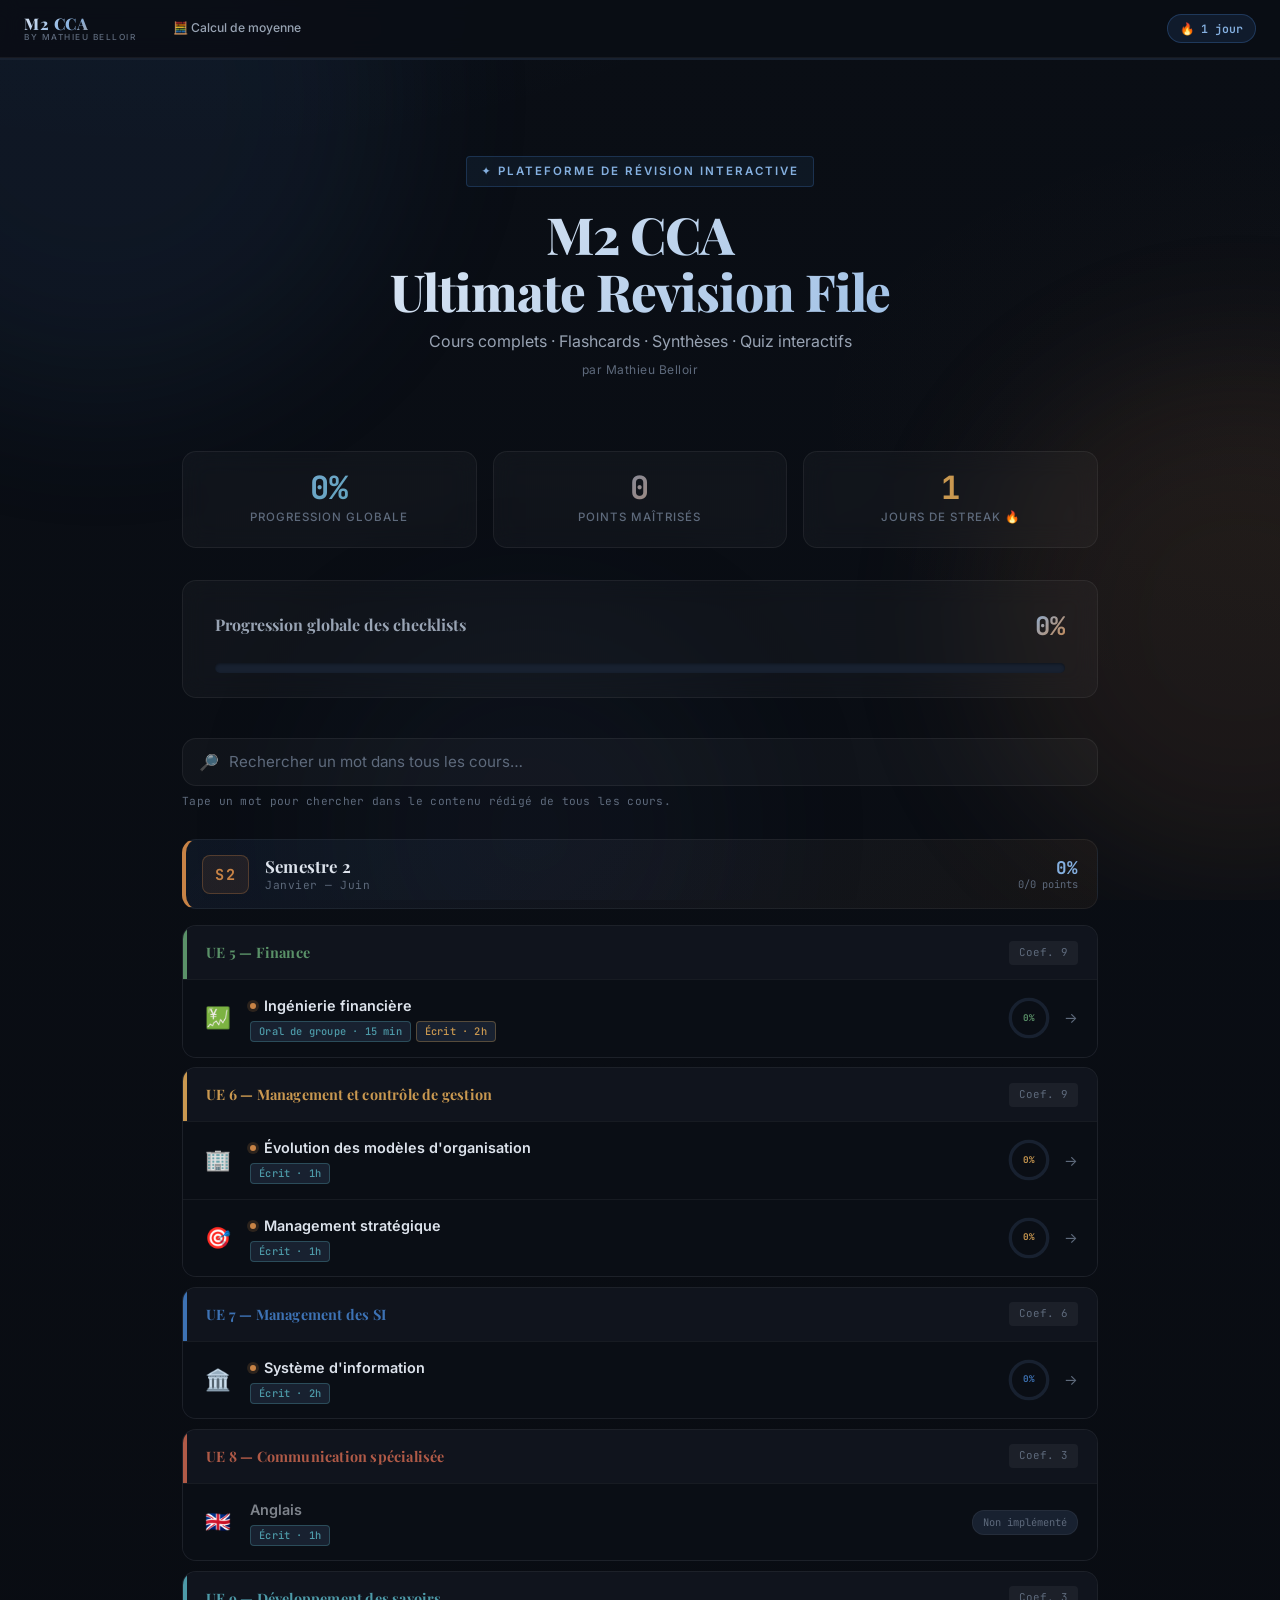
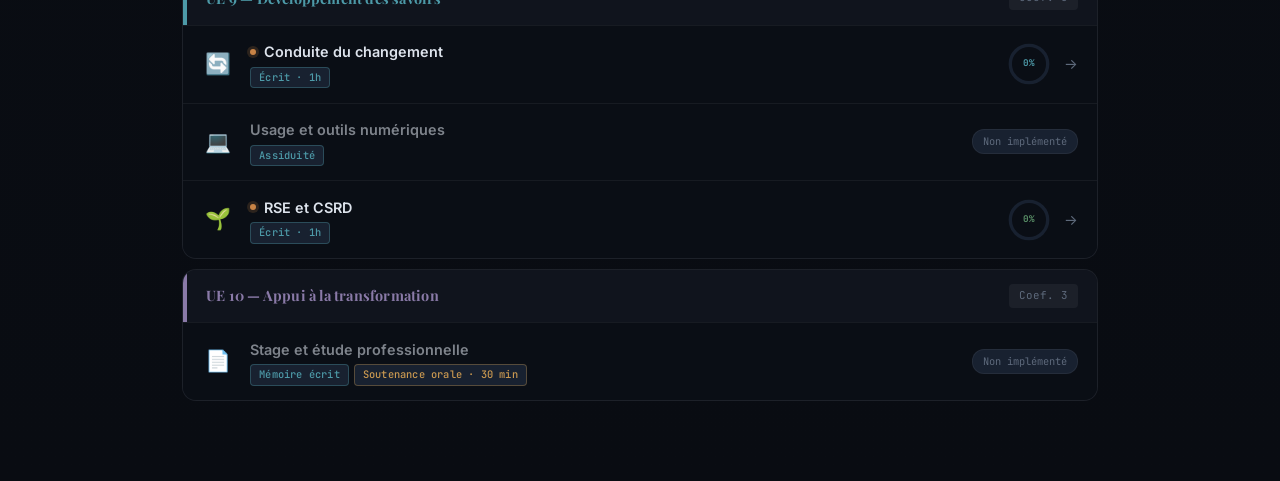
==== commit d87f8b46: "Accueil : suppression de l'ancien simulateur de moyenne Remplacé par la nouvelle page dédiée moyenne" ====
--- a/index.html
+++ b/index.html
@@ -10,7 +10,7 @@
 <link rel="preconnect" href="https://fonts.gstatic.com" crossorigin>
 <link rel="preload" as="style" href="https://fonts.googleapis.com/css2?family=Playfair+Display:wght@400;600;700;800&family=Inter:wght@300;400;500;600;700&family=JetBrains+Mono:wght@400;500&display=swap" onload="this.onload=null;this.rel='stylesheet'">
 <noscript><link href="https://fonts.googleapis.com/css2?family=Playfair+Display:wght@400;600;700;800&family=Inter:wght@300;400;500;600;700&family=JetBrains+Mono:wght@400;500&display=swap" rel="stylesheet"></noscript>
-<link rel="stylesheet" href="shared.css?v=202605221400">
+<link rel="stylesheet" href="shared.css?v=202605251100">
 <style>
 /* ── Spécifique accueil ── */
 .hero { text-align: center; padding: 3.5rem 1rem 2.5rem; }
@@ -120,23 +120,6 @@
 .rev-empty { color: var(--green); font-size: 0.88rem; }
 .row-rev { font-family: 'JetBrains Mono', monospace; font-size: 0.68rem; font-weight: 700; color: var(--copper); background: rgba(200,131,70,0.12); border: 1px solid rgba(200,131,70,0.3); padding: 3px 9px; border-radius: 12px; white-space: nowrap; }
 
-/* ── Simulateur de moyenne ── */
-.simu { margin-top: 2.5rem; background: var(--glass); border: 1px solid var(--glass-b); border-radius: var(--radius); backdrop-filter: blur(12px); overflow: hidden; }
-.simu-head { width: 100%; display: flex; align-items: center; justify-content: space-between; padding: 1.1rem 1.4rem; background: none; border: none; cursor: pointer; color: var(--text); font-family: 'Playfair Display', serif; font-size: 1.05rem; font-weight: 700; }
-.simu-head:hover { background: var(--card-hover); }
-.simu-chevron { color: var(--text3); font-size: 0.85rem; }
-.simu-body { padding: 0 1.4rem 1.4rem; }
-.simu-intro { color: var(--text3); font-size: 0.8rem; margin-bottom: 0.6rem; }
-.simu-row { display: flex; align-items: center; justify-content: space-between; gap: 1rem; padding: 0.65rem 0; border-top: 1px solid var(--border); }
-.simu-ue { display: flex; flex-direction: column; min-width: 0; }
-.simu-ue-name { font-size: 0.86rem; color: var(--text); font-weight: 500; }
-.simu-ue-coef { font-size: 0.68rem; color: var(--text3); font-family: 'JetBrains Mono', monospace; }
-.simu-input { width: 96px; padding: 7px 10px; border-radius: 8px; border: 1px solid var(--border); background: var(--bg3); color: var(--text); font-family: 'JetBrains Mono', monospace; font-size: 0.9rem; text-align: center; flex-shrink: 0; }
-.simu-input:focus { outline: none; border-color: var(--accent); }
-.simu-result { margin-top: 1rem; padding: 0.9rem 1.1rem; border-radius: 10px; background: var(--bg3); border: 1px solid var(--border); font-size: 0.98rem; text-align: center; color: var(--text2); }
-.simu-empty { color: var(--text3); font-size: 0.85rem; }
-.simu-reset { margin-top: 0.9rem; padding: 6px 14px; border-radius: 8px; border: 1px solid var(--border); background: none; color: var(--text3); cursor: pointer; font-size: 0.78rem; }
-.simu-reset:hover { color: var(--text); border-color: var(--accent); }
 .gs-r-kind { font-size: 0.62rem; font-weight: 600; padding: 1px 7px; border-radius: 4px; font-family: 'JetBrains Mono', monospace; white-space: nowrap; }
 .gs-r-kind-flash { background: rgba(200,131,70,0.15); color: var(--copper); }
 .gs-r-kind-quiz { background: rgba(77,154,168,0.15); color: var(--cyan); }
@@ -209,8 +192,6 @@
   </div>
 
   <div id="coursesRoot" class="fade-up-stagger"></div>
-
-  <section class="simu" id="simuSection"></section>
 </div>
 
 <script src="engine.js?v=202605221400"></script>
@@ -364,7 +345,6 @@
   }).join('');
 
   renderRevBoard();
-  renderSimu();
 }
 
 /* ═══════ TABLEAU DE BORD RÉVISION ═══════ */
@@ -403,62 +383,6 @@
           + '<span class="rev-count">' + it.due + '</span></a>';
       }).join('')
     + '</div>';
-}
-
-/* ═══════ SIMULATEUR DE MOYENNE ═══════ */
-const SIMU_KEY = 'm2cca_simu';
-let simuOpen = false;
-function loadSimu() { try { return JSON.parse(localStorage.getItem(SIMU_KEY)) || {}; } catch (e) { return {}; } }
-function saveSimu(s) { try { localStorage.setItem(SIMU_KEY, JSON.stringify(s)); } catch (e) { /* ignoré */ } }
-function toggleSimu() { simuOpen = !simuOpen; renderSimu(); }
-function resetSimu() { saveSimu({}); renderSimu(); }
-function computeSimuHTML(simu) {
-  let sumW = 0, sumC = 0, n = 0;
-  UE_GROUPS.forEach(function (ue, i) {
-    if (simu[i] != null) { sumW += simu[i] * ue.coef; sumC += ue.coef; n++; }
-  });
-  if (n === 0) return '<span class="simu-empty">Saisis tes notes pour voir ta moyenne projetée.</span>';
-  const avg = sumW / sumC;
-  const col = avg >= 10 ? 'var(--green)' : 'var(--red)';
-  const verdict = n === UE_GROUPS.length
-    ? (avg >= 10 ? ' · 🎓 Admis' : ' · Ajourné')
-    : ' · sur ' + n + '/' + UE_GROUPS.length + ' UE renseignées';
-  return 'Moyenne pondérée : <strong style="color:' + col + '">'
-    + avg.toFixed(2).replace('.', ',') + ' / 20</strong>' + verdict;
-}
-function onSimuInput(i, val) {
-  const simu = loadSimu();
-  const n = parseFloat(String(val).replace(',', '.'));
-  if (val === '' || isNaN(n)) delete simu[i];
-  else simu[i] = Math.max(0, Math.min(20, n));
-  saveSimu(simu);
-  const r = document.getElementById('simuResult');
-  if (r) r.innerHTML = computeSimuHTML(simu);
-}
-function renderSimu() {
-  const el = document.getElementById('simuSection');
-  if (!el) return;
-  const simu = loadSimu();
-  const rows = UE_GROUPS.map(function (ue, i) {
-    const v = simu[i] != null ? simu[i] : '';
-    return '<div class="simu-row"><div class="simu-ue">'
-      + '<span class="simu-ue-name">' + ue.ue + '</span>'
-      + '<span class="simu-ue-coef">Coefficient ' + ue.coef + '</span></div>'
-      + '<input class="simu-input" type="number" min="0" max="20" step="0.25" value="' + v + '"'
-      + ' placeholder="– / 20" oninput="onSimuInput(' + i + ', this.value)"'
-      + ' aria-label="Note sur 20 pour ' + ue.ue + '"></div>';
-  }).join('');
-  el.innerHTML =
-    '<button class="simu-head" onclick="toggleSimu()" aria-expanded="' + simuOpen + '">'
-    + '<span>🎓 Simulateur de moyenne</span>'
-    + '<span class="simu-chevron">' + (simuOpen ? '▾' : '▸') + '</span></button>'
-    + (simuOpen
-      ? '<div class="simu-body"><p class="simu-intro">Saisis une note sur 20 par UE — '
-        + 'la moyenne est pondérée par les coefficients.</p>'
-        + rows
-        + '<div class="simu-result" id="simuResult">' + computeSimuHTML(simu) + '</div>'
-        + '<button class="simu-reset" onclick="resetSimu()">Effacer les notes</button></div>'
-      : '');
 }
 
 /* ═══════ MODAL ═══════ */
